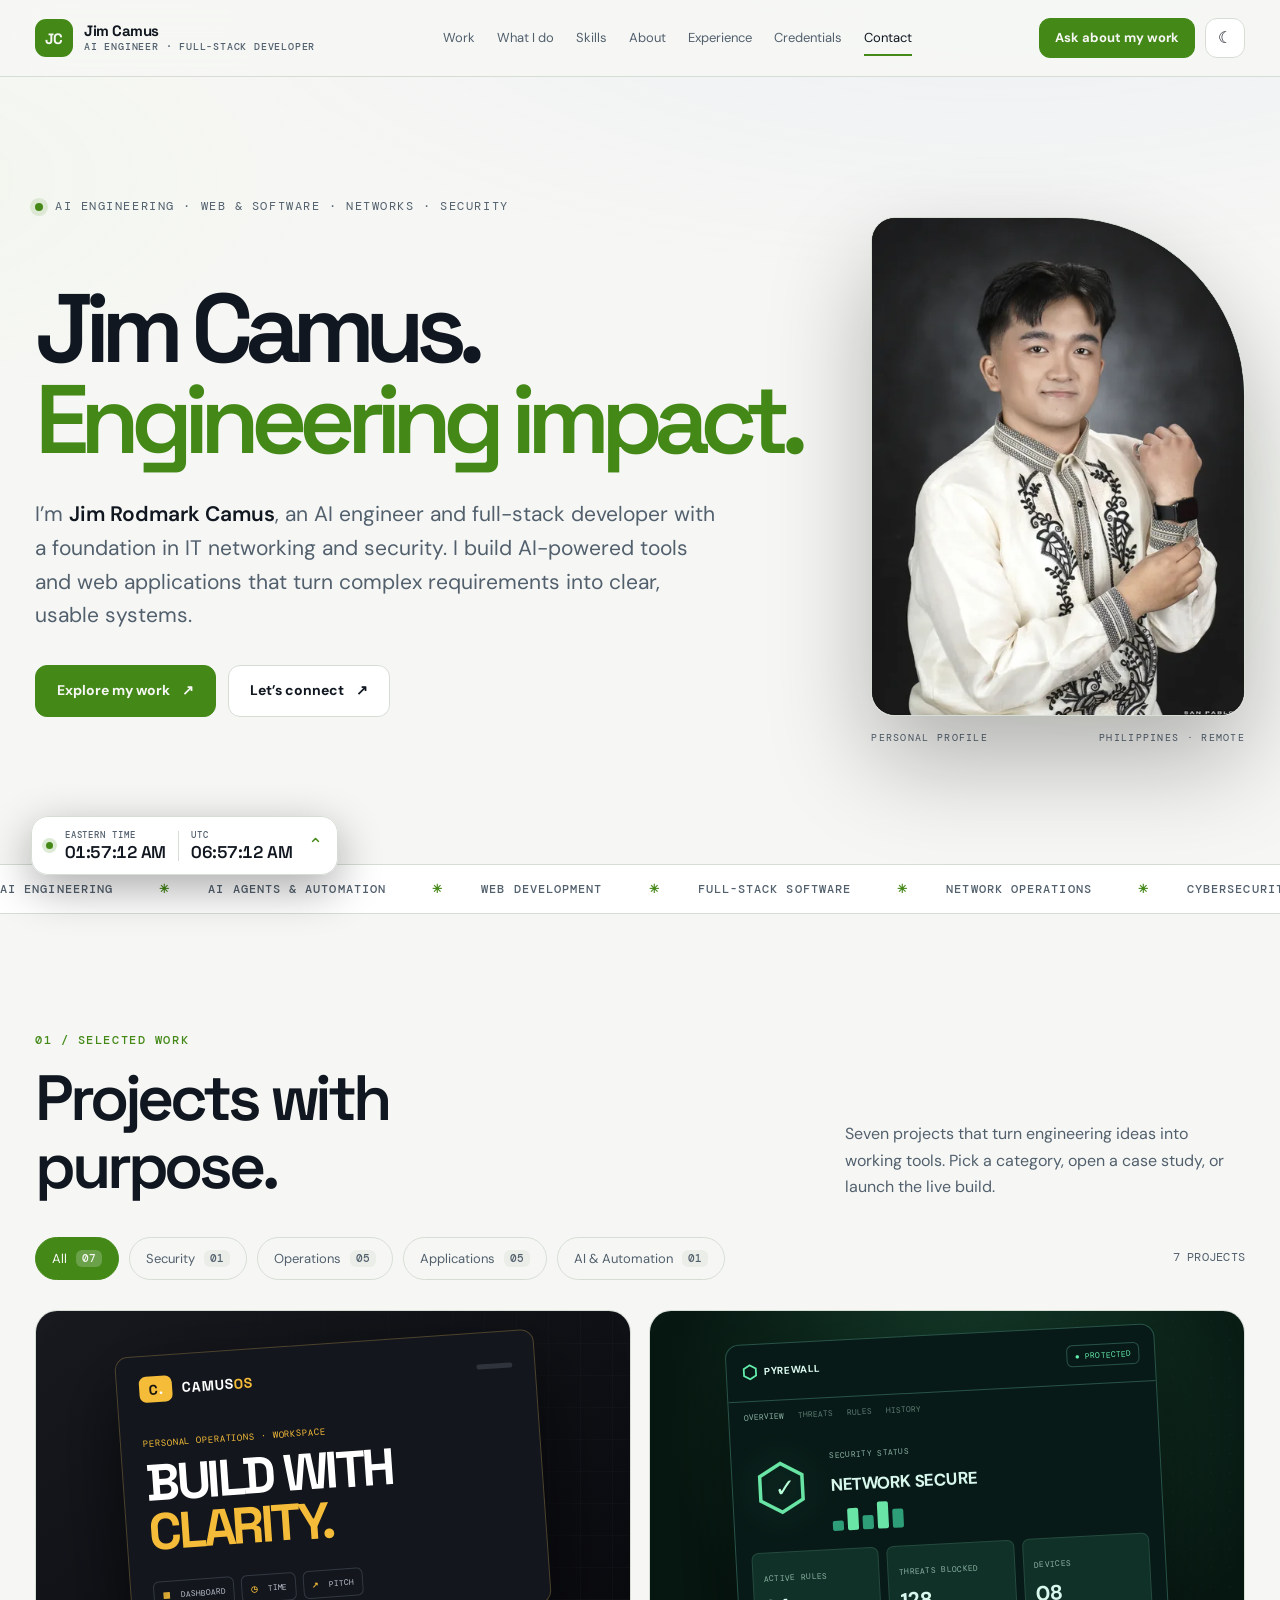
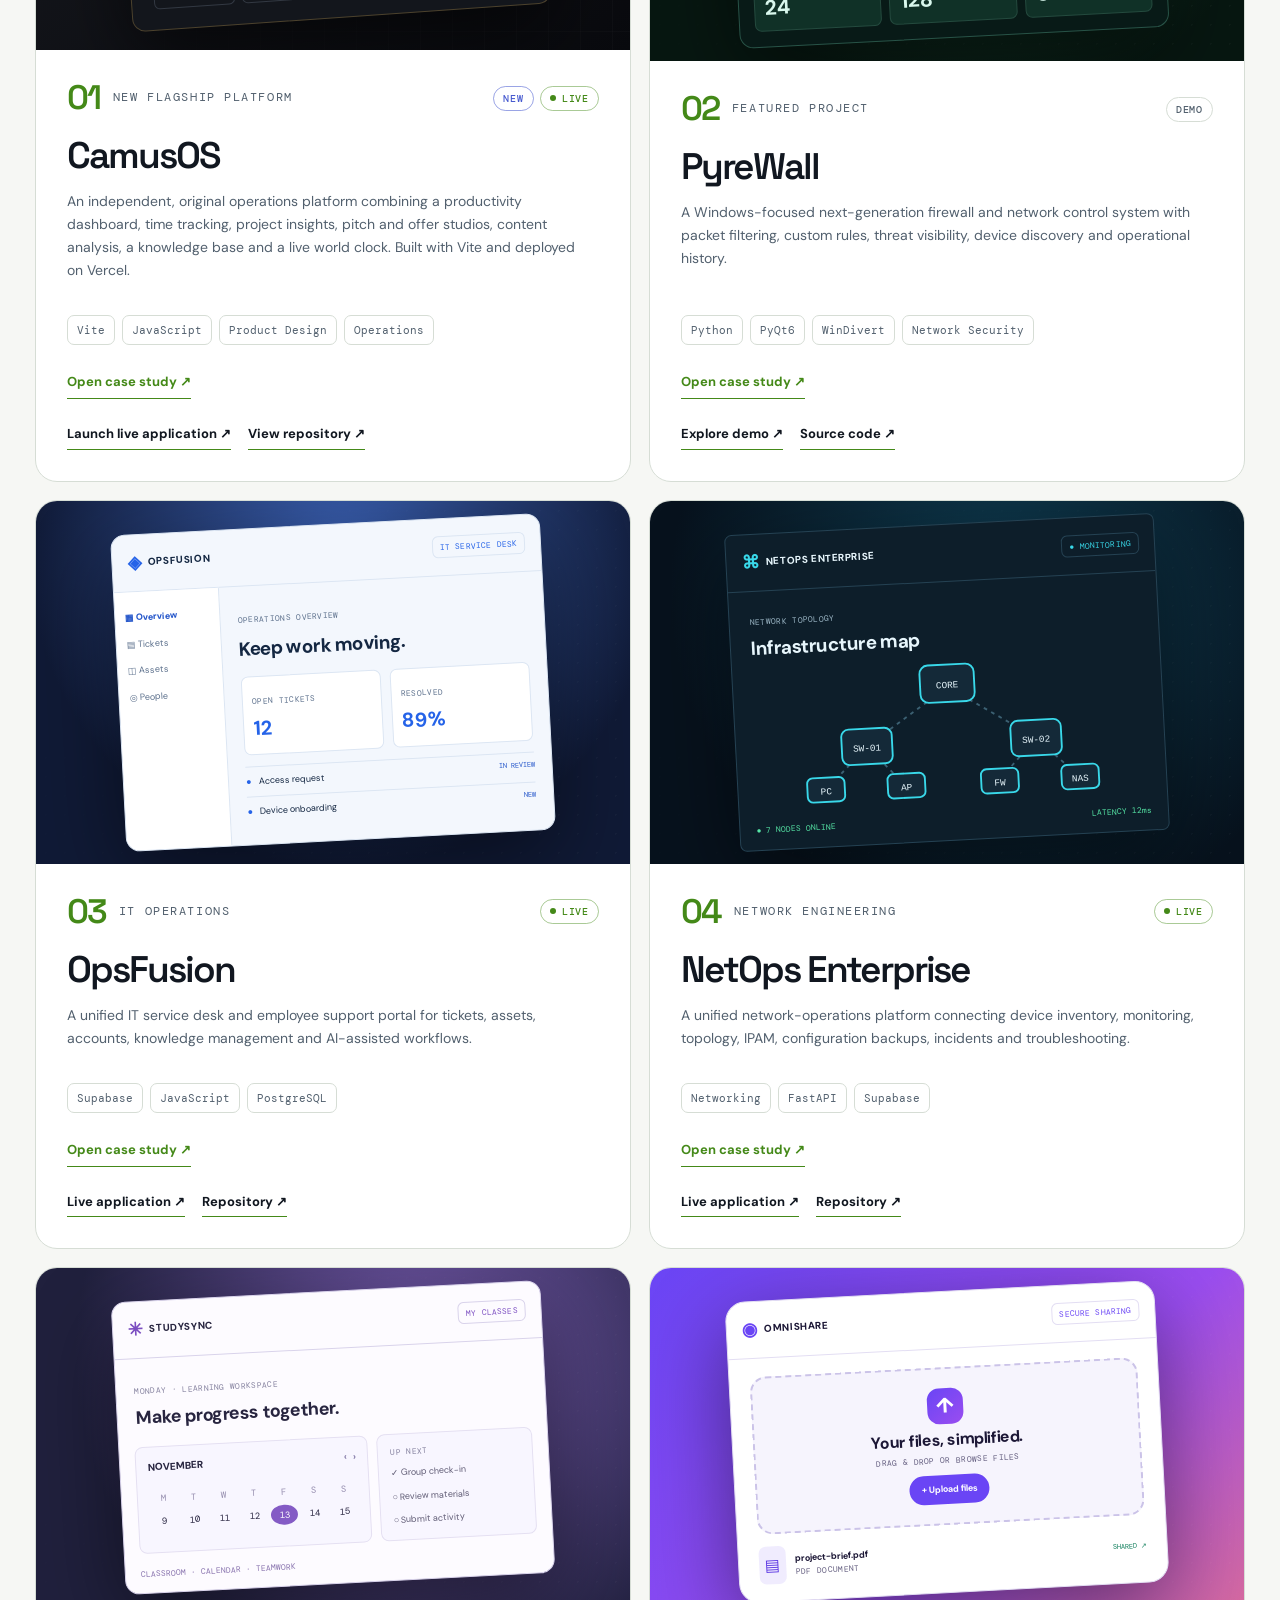
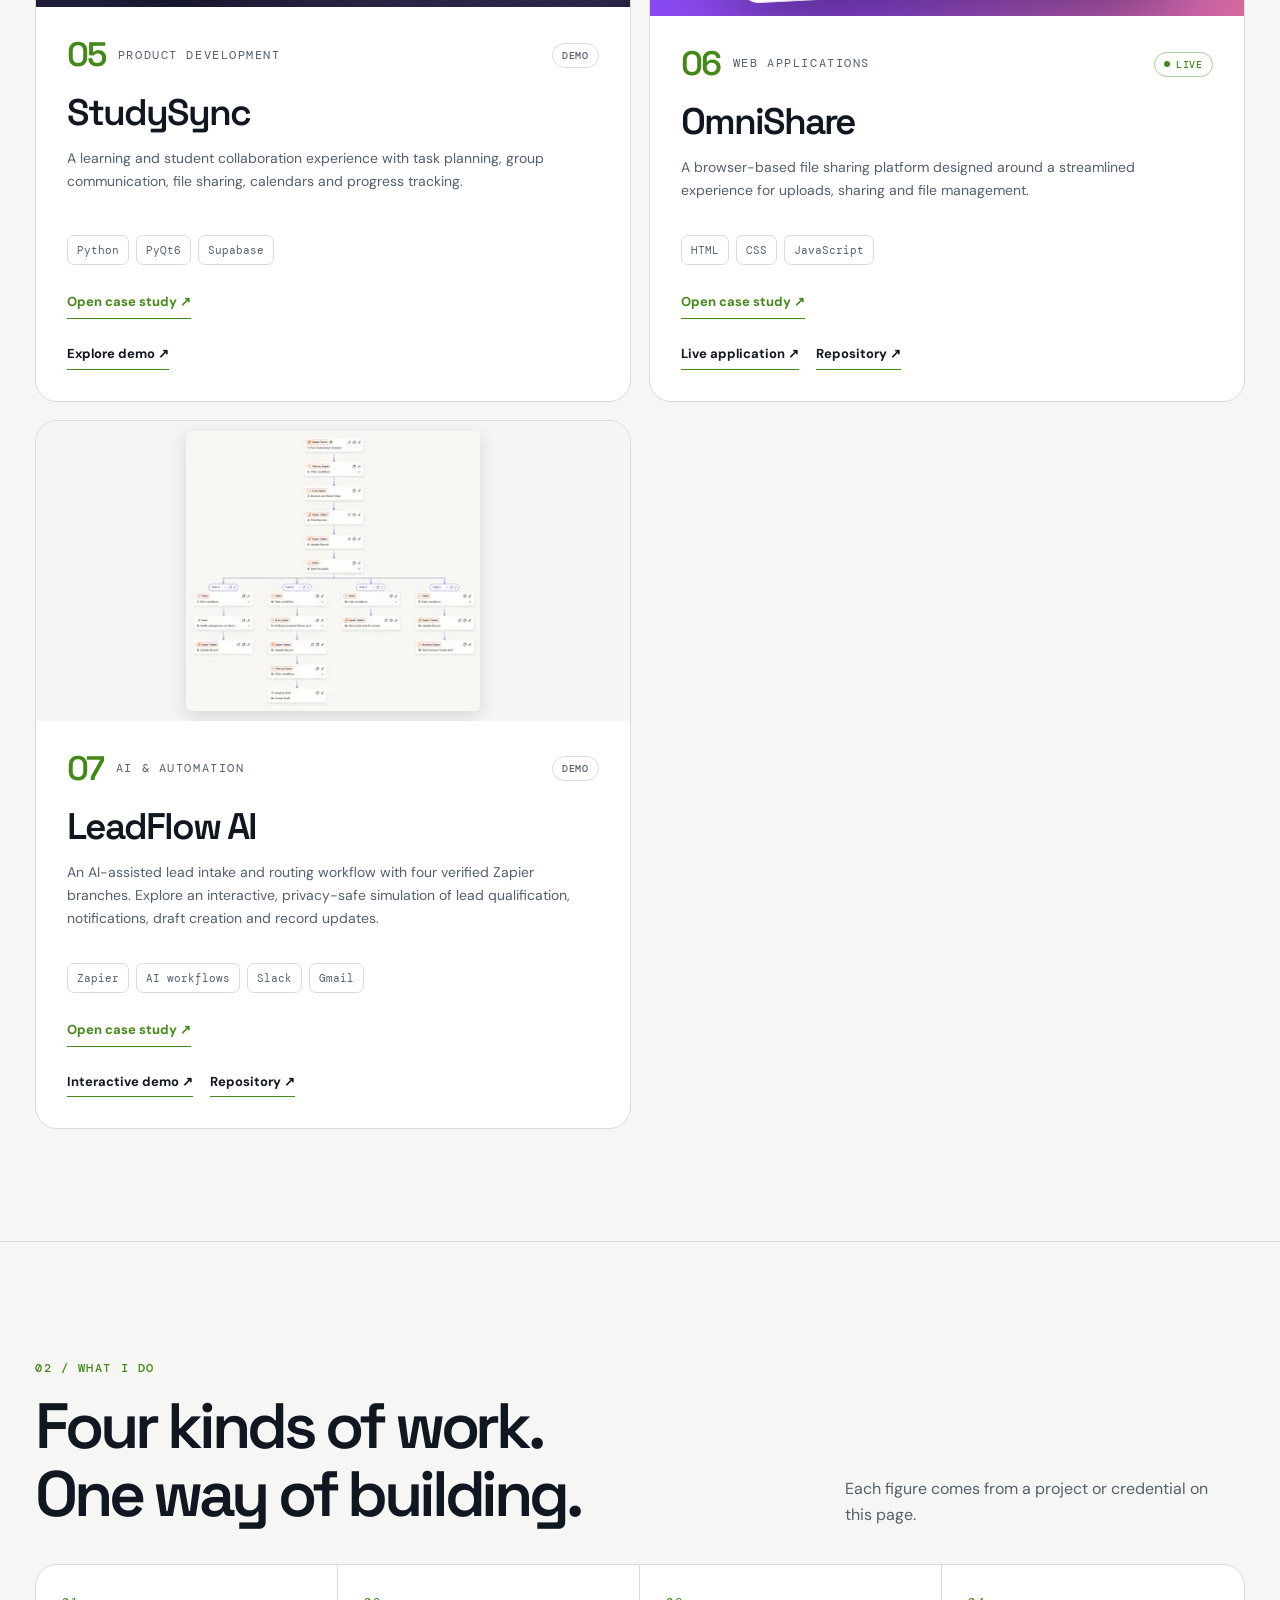
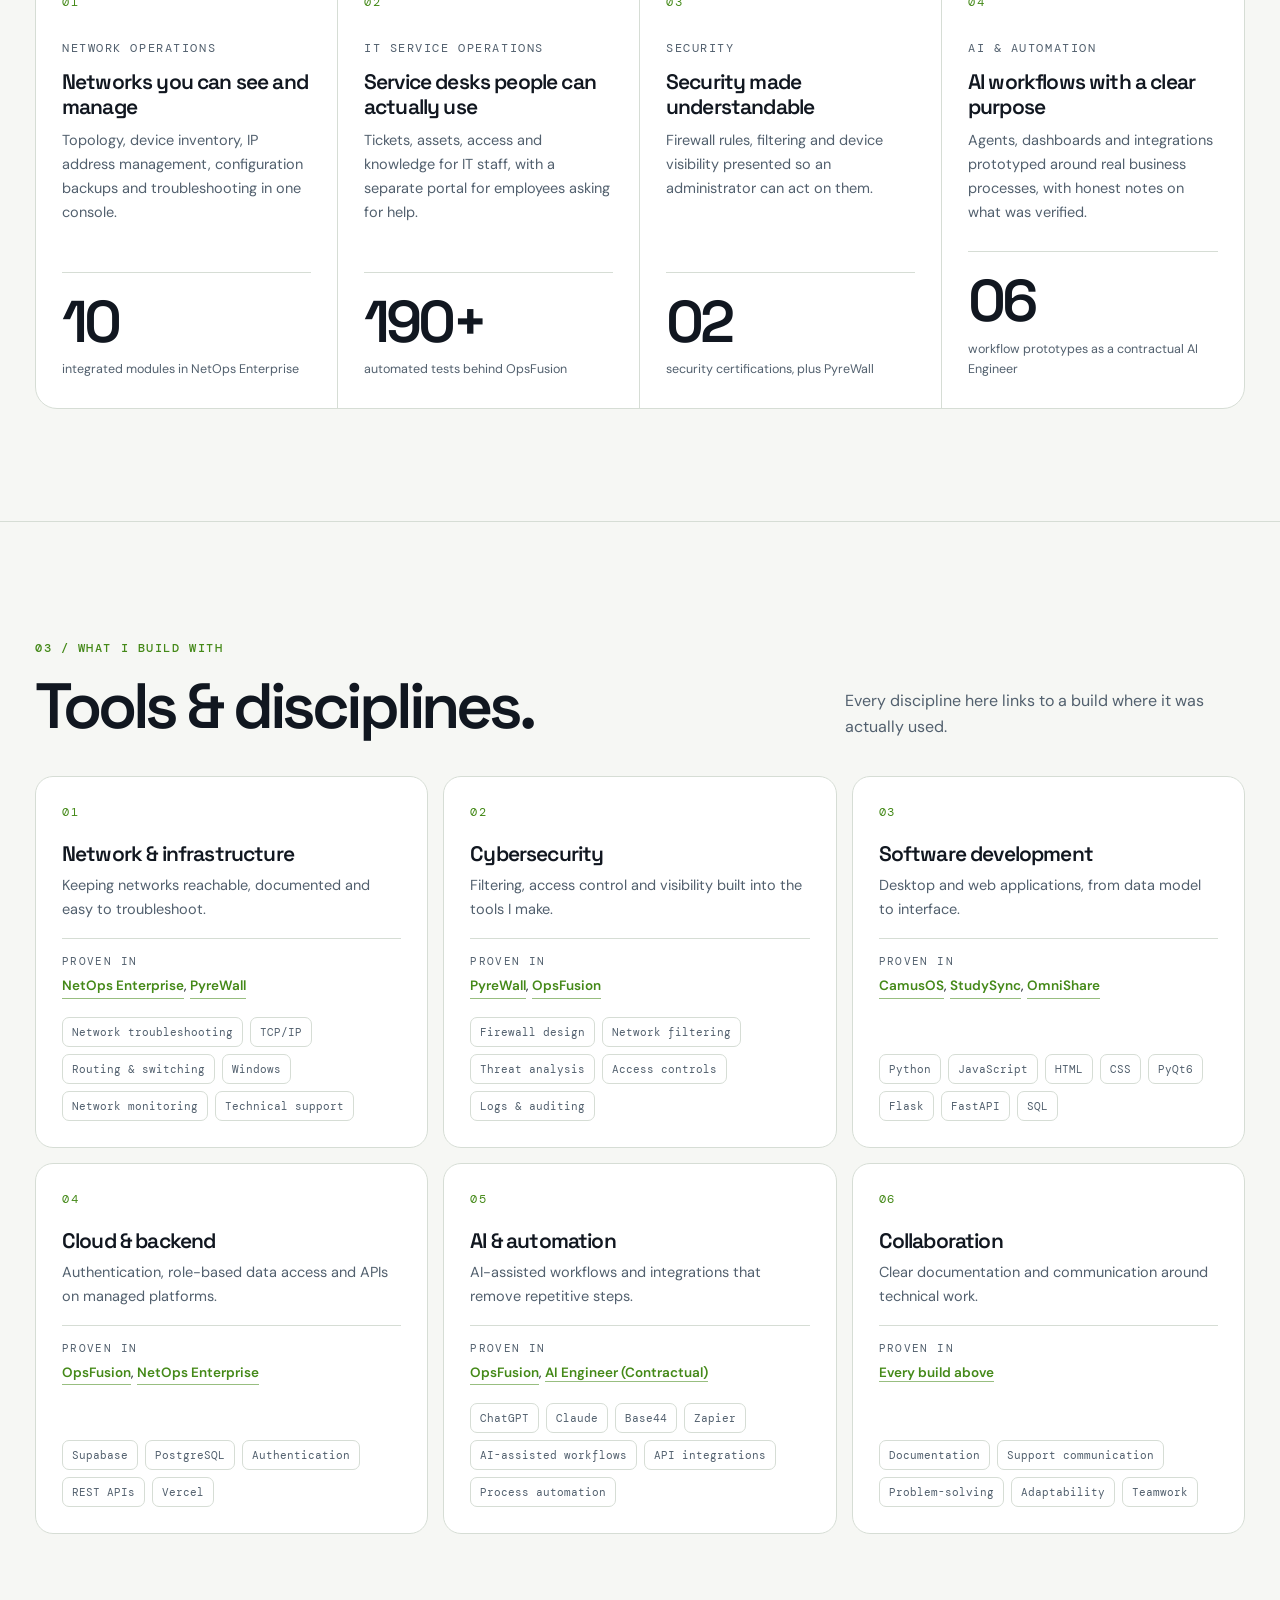
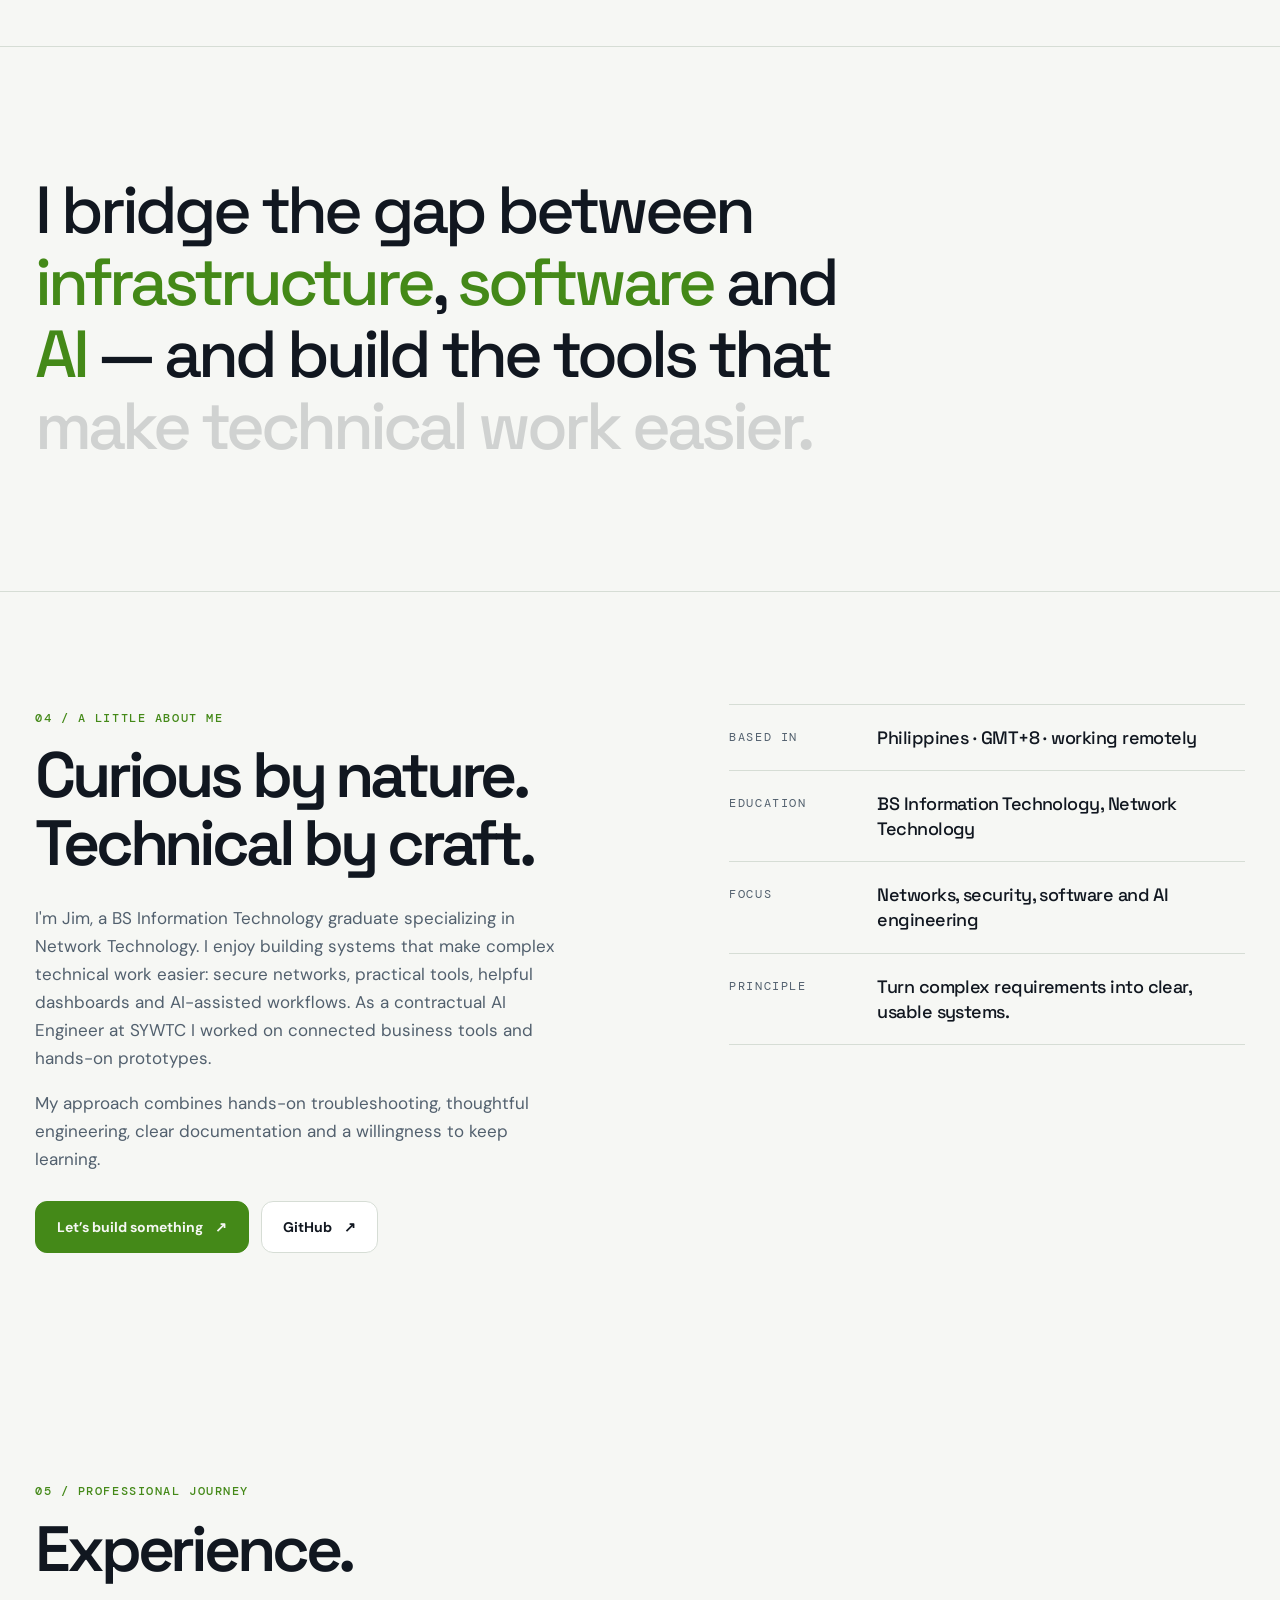
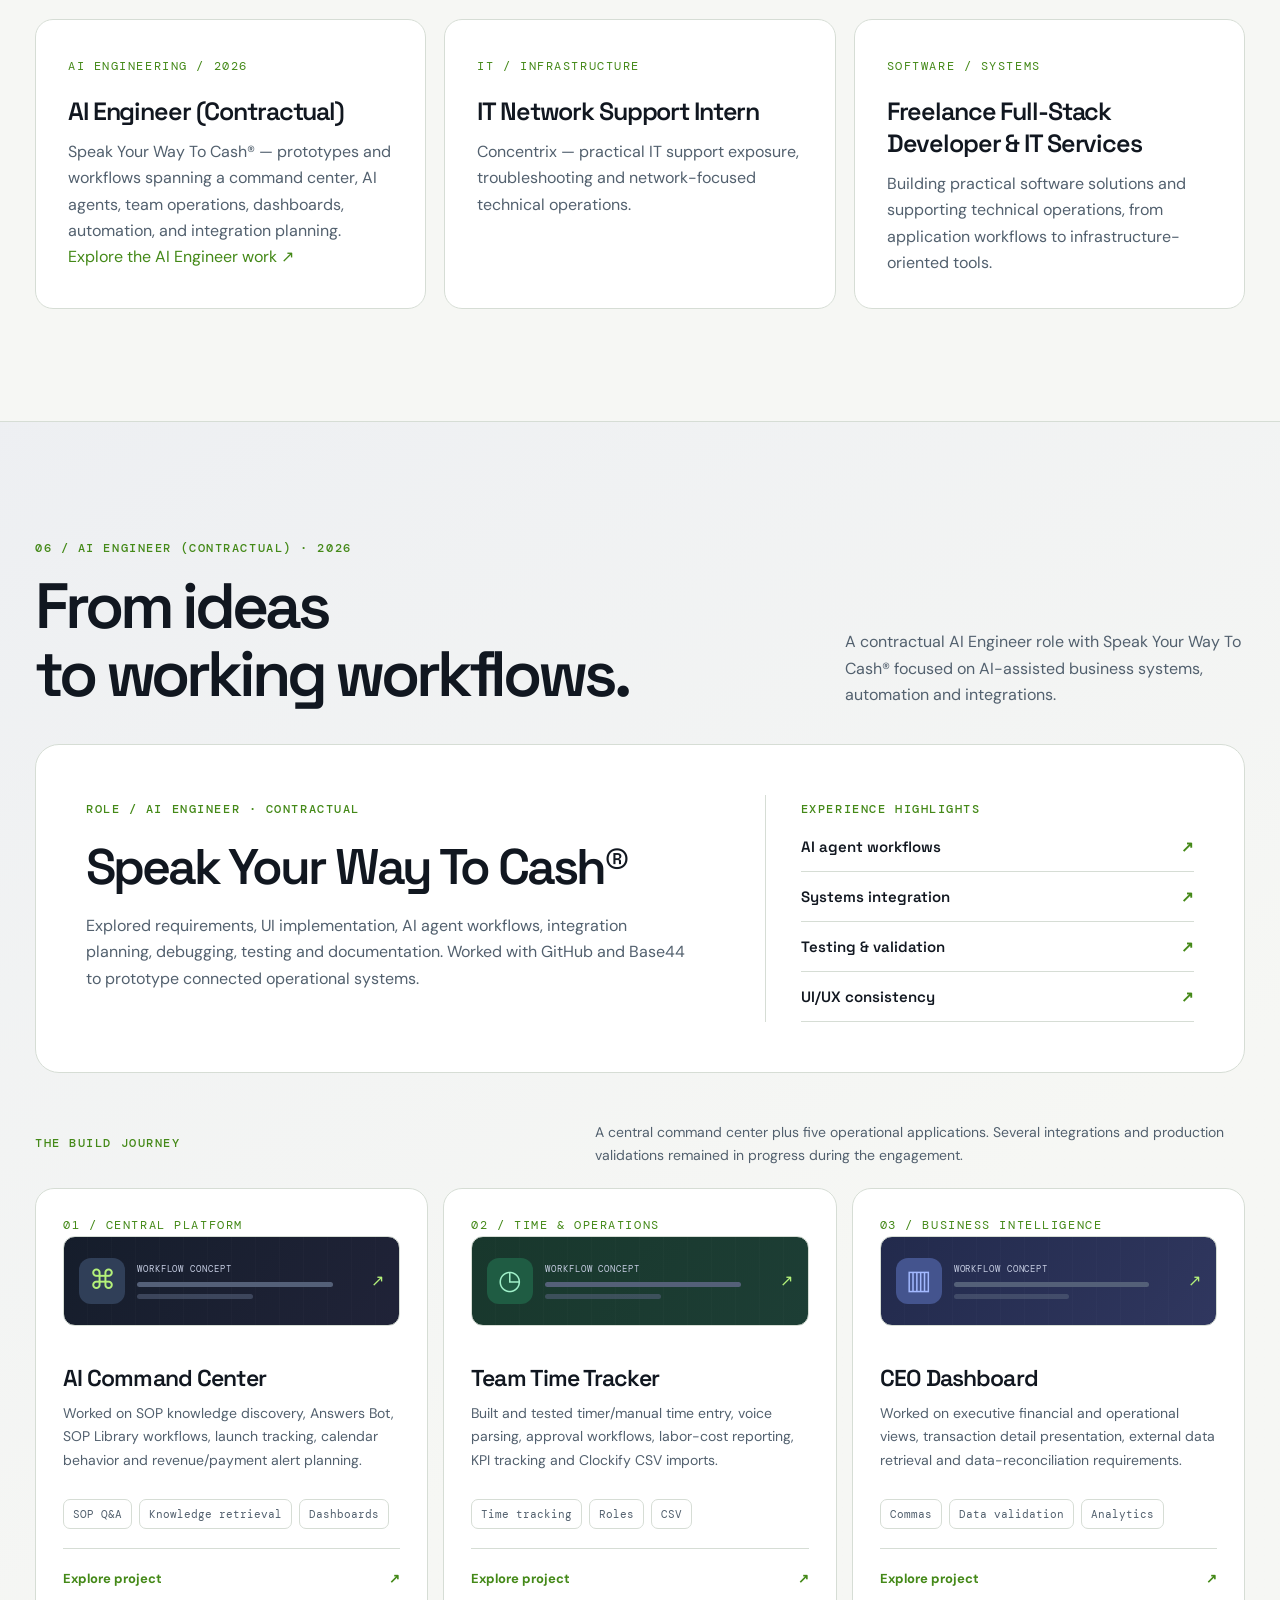
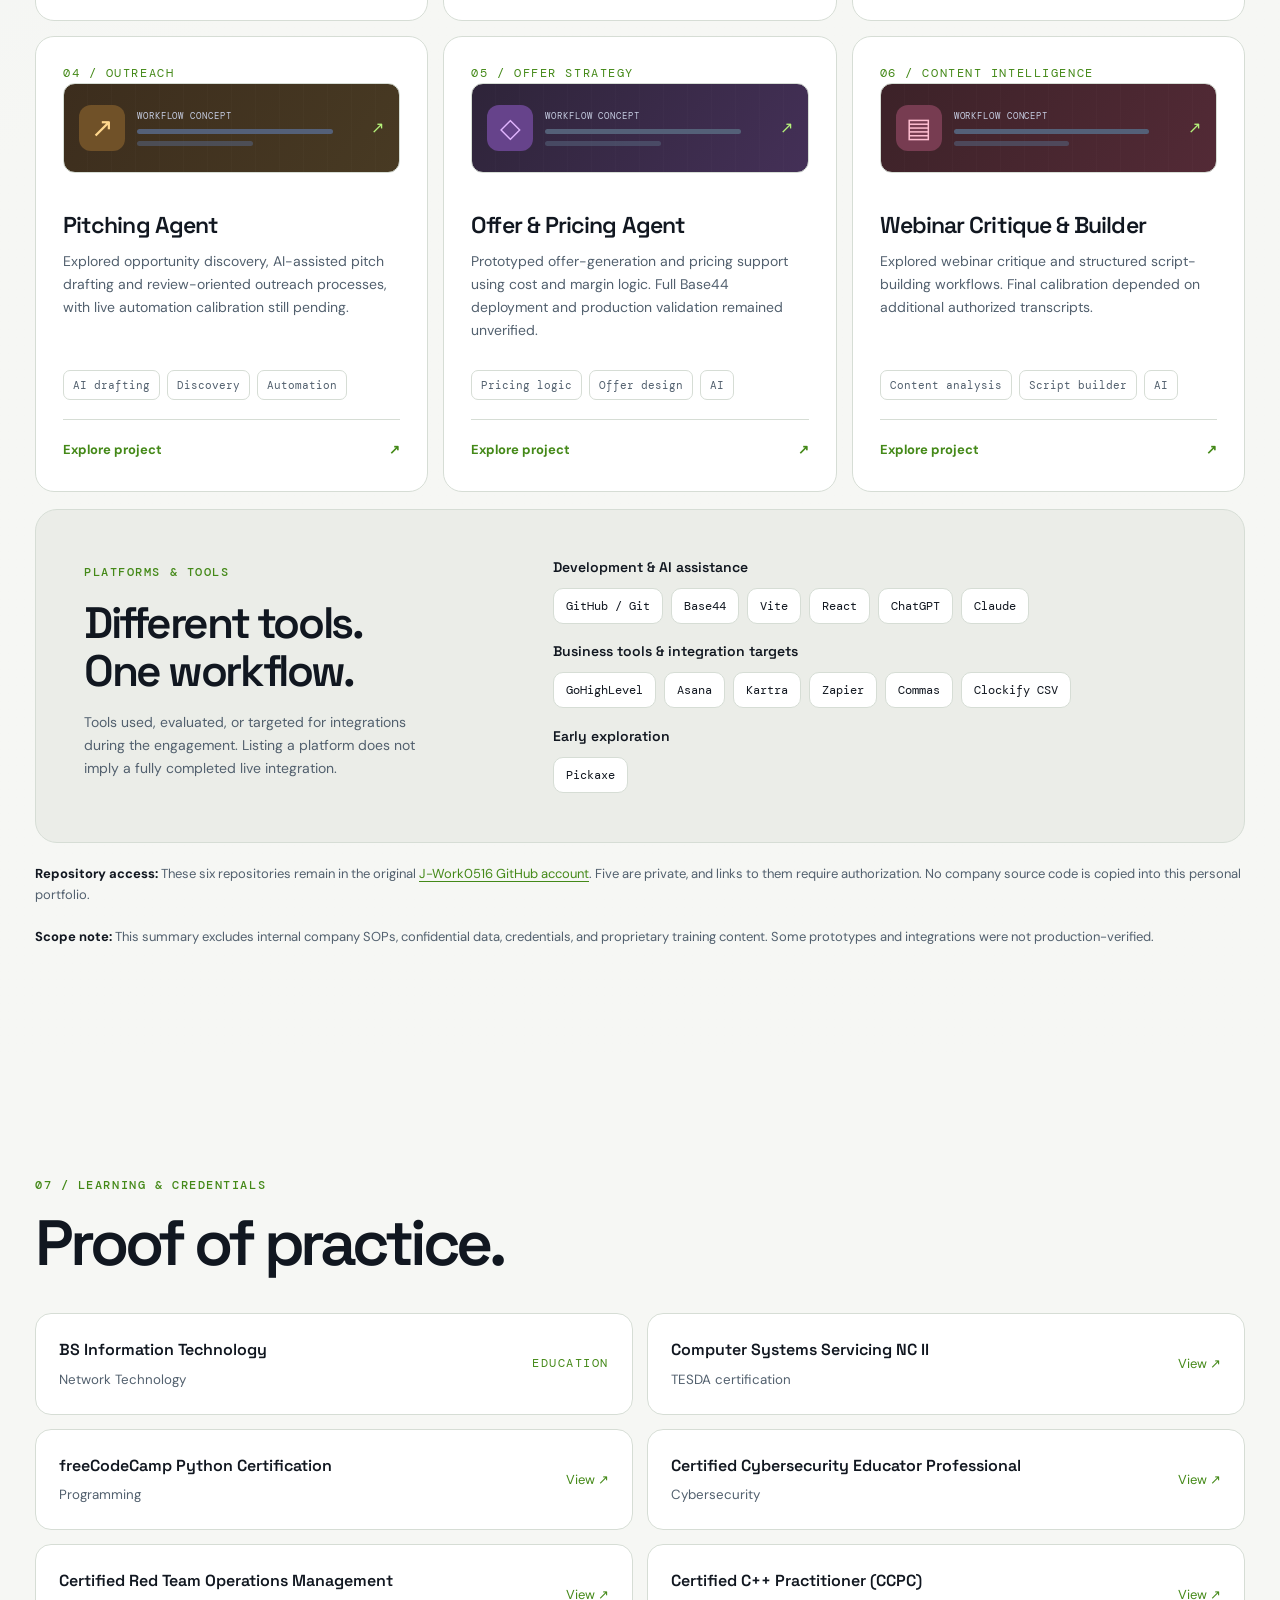
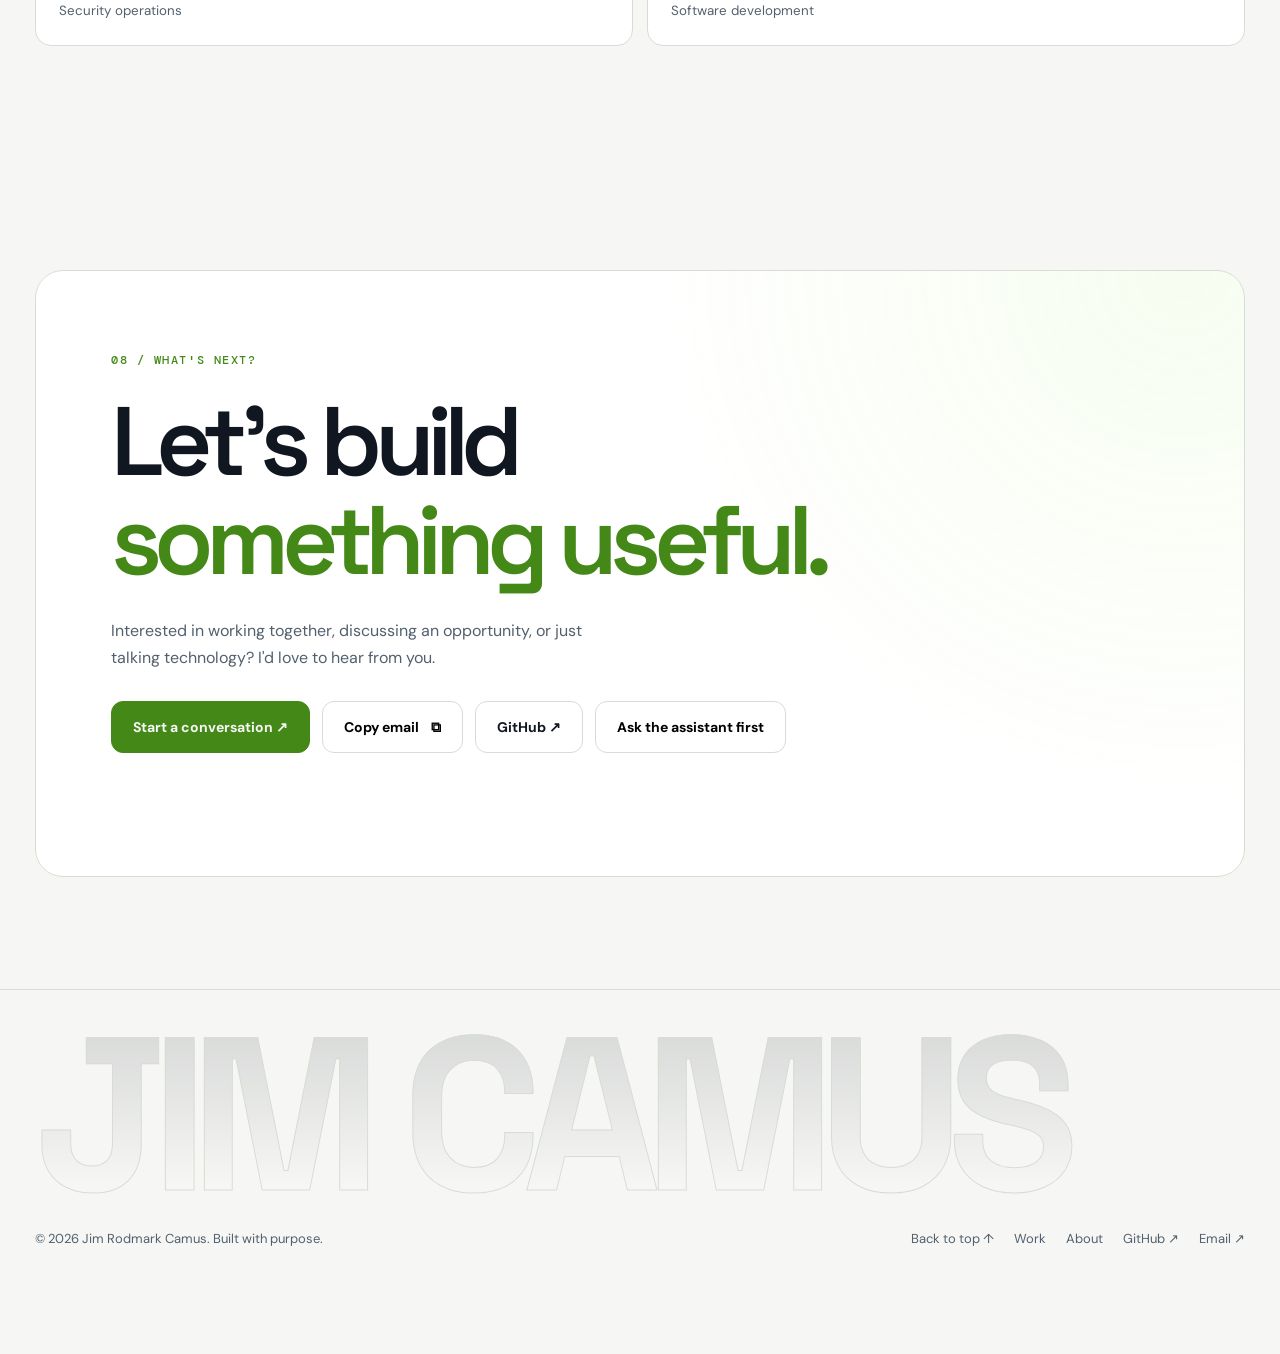
==== index.html @ 6946790e "" ====
<!doctype html>
<html lang="en" data-theme="dark">
<head>
<meta charset="utf-8">
<meta name="viewport" content="width=device-width,initial-scale=1">
<meta name="theme-color" content="#090b10">
<link rel="icon" type="image/svg+xml" href="/favicon.svg?v=2">
<meta name="description" content="Jim Rodmark Camus — IT, Network Operations, Cybersecurity and Software Engineering. Explore selected projects, skills, experience and credentials.">
<meta property="og:title" content="Jim Rodmark Camus — Engineer & Builder">
<meta property="og:description" content="Engineering practical systems across networks, security, automation and software.">
<meta property="og:type" content="website">
<link rel="canonical" href="https://jimcamus.vercel.app/">
<meta name="robots" content="index,follow,max-image-preview:large">
<meta property="og:url" content="https://jimcamus.vercel.app/">
<meta property="og:site_name" content="Jim Rodmark Camus | Portfolio">
<meta property="og:image" content="https://jimcamus.vercel.app/assets/profile/Ghost.png">
<meta name="twitter:card" content="summary_large_image">
<meta name="twitter:title" content="Jim Rodmark Camus — Software, Network & AI Engineering">
<meta name="twitter:description" content="Explore practical systems across IT operations, network security, software and AI workflows.">
<title>Jim Rodmark Camus — Software, Network & AI Engineering</title>
<script type="application/ld+json">{"@context":"https://schema.org","@type":"Person","name":"Jim Rodmark Camus","url":"https://jimcamus.vercel.app/","sameAs":["https://github.com/Sachibara"],"jobTitle":"IT & Software Engineering Professional","knowsAbout":["Network Operations","Cybersecurity","Python","Full-Stack Development","AI Workflow Automation"]}</script>
<link rel="preload" href="/assets/fonts/space-grotesk-latin-wght-normal.woff2" as="font" type="font/woff2" crossorigin>
<link rel="preload" href="/assets/fonts/dm-sans-latin-wght-normal.woff2" as="font" type="font/woff2" crossorigin>
<style>
/* Fonts are self-hosted (SIL Open Font License) so the page makes no third-party requests. */
@font-face{font-family:"Space Grotesk";font-style:normal;font-weight:300 700;font-display:swap;src:url("/assets/fonts/space-grotesk-latin-wght-normal.woff2") format("woff2")}
@font-face{font-family:"DM Sans";font-style:normal;font-weight:100 1000;font-display:swap;src:url("/assets/fonts/dm-sans-latin-wght-normal.woff2") format("woff2")}
@font-face{font-family:"DM Mono";font-style:normal;font-weight:400;font-display:swap;src:url("/assets/fonts/dm-mono-latin-400-normal.woff2") format("woff2")}
@font-face{font-family:"DM Mono";font-style:normal;font-weight:500;font-display:swap;src:url("/assets/fonts/dm-mono-latin-500-normal.woff2") format("woff2")}
:root{color-scheme:dark;--bg:#090b10;--panel:#11141b;--panel2:#181c25;--ink:#f4f5f8;--muted:#a3a9b5;--line:#292e38;--accent:#b4f17a;--accent2:#92a7ff;--radius:22px;--width:1210px}
html[data-theme=light]{color-scheme:light;--bg:#f6f7f4;--panel:#fff;--panel2:#ebede8;--ink:#111720;--muted:#52606e;--line:#d6ddd5;--accent:#448918;--accent2:#475acf}
*{box-sizing:border-box}html{scroll-behavior:smooth}body{margin:0;background:var(--bg);color:var(--ink);font:16px/1.65 "DM Sans",sans-serif;overflow-x:hidden}body::before{content:"";position:fixed;inset:0;pointer-events:none;background:radial-gradient(ellipse 65% 36% at 78% -5%,rgba(146,167,255,.09),transparent),radial-gradient(ellipse 35% 25% at -10% 20%,rgba(180,241,122,.045),transparent);z-index:-1}
a{color:inherit;text-decoration:none}button{font:inherit;cursor:pointer}img{max-width:100%;display:block}::selection{background:var(--accent);color:var(--bg)}:focus-visible{outline:2px solid var(--accent);outline-offset:4px}
.wrap{width:min(calc(100% - 48px),var(--width));margin:auto}.mono{font-family:"DM Mono",monospace;font-size:12px;letter-spacing:.13em;text-transform:uppercase}.muted{color:var(--muted)}.accent{color:var(--accent)}.line{border-top:1px solid var(--line)}.skip{position:absolute;top:-100px;left:12px;padding:12px;background:var(--accent);color:var(--bg);z-index:100}.skip:focus{top:12px}
header{position:sticky;top:0;z-index:50;backdrop-filter:blur(22px);background:color-mix(in srgb,var(--bg) 88%,transparent);border-bottom:1px solid var(--line)}.nav{height:76px;display:flex;align-items:center;justify-content:space-between;gap:20px}.wordmark{font:700 20px "Space Grotesk",sans-serif;letter-spacing:-.06em}.wordmark span{color:var(--accent)}.nav-links{display:flex;gap:26px;align-items:center}.nav-links a{font-size:13px;color:var(--muted);transition:color .2s}.nav-links a:hover{color:var(--ink)}.nav-end{display:flex;gap:10px;align-items:center}.icon-btn{width:40px;height:40px;border:1px solid var(--line);border-radius:12px;color:var(--ink);background:var(--panel)}.menu-btn{display:none}.mobile-nav{display:none}
.hero{padding:120px 0 118px;position:relative}.hero-top{display:flex;align-items:center;gap:12px}.live-dot{width:8px;height:8px;border-radius:50%;background:var(--accent);box-shadow:0 0 0 5px color-mix(in srgb,var(--accent) 13%,transparent)}.hero h1{font:600 clamp(64px,10.3vw,152px)/.94 "Space Grotesk",sans-serif;letter-spacing:-.093em;max-width:1150px;margin:38px 0 33px}.hero h1 em{font-style:normal;color:var(--accent)}.hero-bottom{display:flex;justify-content:space-between;gap:40px;align-items:end}.hero-copy{max-width:620px;color:var(--muted);font-size:clamp(17px,2vw,21px);line-height:1.6}.hero-copy strong{color:var(--ink);font-weight:600}.hero-actions{display:flex;gap:12px;flex-wrap:wrap;margin-top:32px}.btn{display:inline-flex;align-items:center;justify-content:center;gap:12px;min-height:52px;padding:0 21px;border:1px solid var(--line);border-radius:12px;font-weight:700;font-size:14px;transition:transform .2s,background .2s,border-color .2s}.btn:hover{transform:translateY(-3px)}.btn.primary{background:var(--accent);color:var(--bg);border-color:var(--accent)}.btn.secondary{background:var(--panel)}.hero-aside{min-width:178px;text-align:right}.scroll-icon{font:400 64px/1 "Space Grotesk";color:var(--accent);display:block}.hero-aside .mono{display:block;margin-top:12px;color:var(--muted)}
.ticker{border-block:1px solid var(--line);overflow:hidden;padding:16px 0;background:var(--panel)}/* Two identical groups; each is wider than the widest screen, and moving the track by exactly
   one group (50%) lands on an identical frame, so the loop never jumps or shows an empty end. */
.ticker-track{display:flex;width:max-content;animation:marquee 157s linear infinite;will-change:transform}
.ticker-group{display:flex;flex:none;gap:38px;padding-right:38px}.ticker-item{color:var(--muted);font:500 12px "DM Mono";letter-spacing:.09em;white-space:nowrap}.ticker-item b{color:var(--accent);padding-left:38px}@keyframes marquee{to{transform:translateX(-50%)}}
.section{padding:112px 0}.section-head{display:flex;justify-content:space-between;align-items:end;gap:25px;margin-bottom:36px}.section-title{font:600 clamp(38px,5vw,68px)/1.06 "Space Grotesk";letter-spacing:-.065em;margin:12px 0 0}.section-desc{max-width:400px;color:var(--muted);margin:0}.kicker{color:var(--accent);font-weight:500}
.filters{display:flex;flex-wrap:wrap;gap:10px;margin:25px 0 30px}.filter{background:transparent;color:var(--muted);border:1px solid var(--line);border-radius:999px;padding:10px 16px;font-size:13px}.filter[aria-pressed=true],.filter:hover{background:var(--accent);border-color:var(--accent);color:var(--bg)}
.projects{display:grid;grid-template-columns:repeat(12,1fr);gap:18px}.project{grid-column:span 6;min-height:470px;border:1px solid var(--line);border-radius:var(--radius);background:var(--panel);overflow:hidden;display:flex;flex-direction:column;transition:border-color .25s,transform .25s}.project:hover{border-color:color-mix(in srgb,var(--accent) 55%,var(--line));transform:translateY(-5px)}.project.featured{grid-column:span 12;display:grid;grid-template-columns:1.1fr 1fr;min-height:460px}.visual{min-height:225px;padding:32px;display:grid;place-items:center;position:relative;overflow:hidden;background:radial-gradient(circle at 65% 30%,rgba(146,167,255,.16),transparent 50%),linear-gradient(135deg,#151a25,#0b0e14)}.featured .visual{min-height:460px;order:2}.visual::before{content:"";position:absolute;inset:0;opacity:.16;background-image:linear-gradient(#fff2 1px,transparent 1px),linear-gradient(90deg,#fff2 1px,transparent 1px);background-size:32px 32px;mask-image:linear-gradient(90deg,transparent,#000)}.mock{position:relative;width:min(88%,410px);border:1px solid #41485a;box-shadow:0 30px 80px #0009;border-radius:12px;transform:rotate(-5deg);background:#131a27;color:#d5dfed;overflow:hidden;transition:transform .4s}.project:hover .mock{transform:rotate(-2deg) translateY(-6px)}.mock-top{height:29px;background:#1e2735;border-bottom:1px solid #303c4e;display:flex;gap:5px;align-items:center;padding:0 12px}.mock-top i{width:6px;height:6px;border-radius:50%;background:#718099}.mock-body{padding:19px}.mock-title{font:600 16px "Space Grotesk";letter-spacing:-.04em}.mock-bars{display:flex;gap:8px;margin:18px 0}.mock-bars i{display:block;flex:1;height:40px;border-radius:5px;background:linear-gradient(125deg,#283c47,#273947)}.mock-bars i:nth-child(2){background:linear-gradient(125deg,#3a3750,#222e50)}.mock-bars i:nth-child(3){background:linear-gradient(125deg,#304f40,#264038)}.mock-rows{display:grid;gap:8px}.mock-rows span{height:9px;border-radius:3px;background:#283346}.mock-rows span:nth-child(2){width:87%}.mock-rows span:nth-child(3){width:64%}.mock-code{font:11px/1.8 "DM Mono";color:#aee6c4}.project-content{padding:31px;display:flex;flex-direction:column;flex:1}.project-index{display:flex;justify-content:space-between;color:var(--muted);margin-bottom:25px}.project h3{font:600 clamp(26px,3vw,37px)/1.13 "Space Grotesk";letter-spacing:-.055em;margin:0 0 13px}.project p{color:var(--muted);font-size:14px;margin:0 0 18px;max-width:520px}.tags{display:flex;gap:7px;flex-wrap:wrap;margin-top:auto;padding-top:15px}.tag{font:11px "DM Mono";border:1px solid var(--line);padding:7px 9px;border-radius:7px;color:var(--muted)}.project-links{display:flex;gap:17px;margin-top:24px}.project-links a{font-weight:700;font-size:13px;border-bottom:1px solid var(--accent);padding-bottom:4px}.project[hidden]{display:none}
.about-grid{display:grid;grid-template-columns:1.1fr .9fr;gap:55px;align-items:start}.statement{font:500 clamp(28px,3.8vw,48px)/1.23 "Space Grotesk";letter-spacing:-.055em;margin:0}.about-copy{color:var(--muted);font-size:17px;max-width:530px}.stat-grid{display:grid;grid-template-columns:1fr 1fr;gap:13px;margin-top:25px}.stat{padding:24px;border:1px solid var(--line);border-radius:16px;background:var(--panel)}.stat strong{display:block;font:600 27px "Space Grotesk";letter-spacing:-.05em}.stat span{font-size:13px;color:var(--muted)}
.experience{display:grid;grid-template-columns:repeat(3,1fr);gap:18px}.exp-card{border:1px solid var(--line);background:var(--panel);border-radius:18px;padding:32px}.exp-card .mono{color:var(--accent)}.exp-card h3{font:600 25px "Space Grotesk";letter-spacing:-.045em;margin:16px 0 12px}.exp-card p{color:var(--muted);margin:0}
.skill-grid{display:grid;grid-template-columns:repeat(3,1fr);gap:15px}.skill{background:var(--panel);border:1px solid var(--line);border-radius:18px;padding:28px}.skill h3{font:600 20px "Space Grotesk";margin:0 0 16px}.skill p{color:var(--muted);font-size:14px;margin:0}
.credential-list{display:grid;grid-template-columns:repeat(2,1fr);gap:14px}.credential{border:1px solid var(--line);background:var(--panel);border-radius:16px;padding:23px;display:flex;justify-content:space-between;align-items:center;gap:18px}.credential strong{font:600 16px "Space Grotesk"}.credential small{display:block;color:var(--muted);margin-top:5px}.credential a{flex-shrink:0;color:var(--accent);font-size:13px}
.contact{border:1px solid var(--line);background:radial-gradient(circle at 95% 0%,rgba(180,241,122,.11),transparent 42%),var(--panel);border-radius:28px;padding:clamp(35px,6vw,75px)}.contact h2{font:600 clamp(40px,7.6vw,102px)/1.02 "Space Grotesk";letter-spacing:-.08em;max-width:820px;margin:20px 0 28px}.contact p{color:var(--muted);max-width:480px}.contact-actions{display:flex;gap:12px;flex-wrap:wrap;margin-top:30px}
footer{padding:35px 0 55px}.footer{display:flex;justify-content:space-between;flex-wrap:wrap;gap:18px;color:var(--muted);font-size:13px}.footer a:hover{color:var(--accent)}
.reveal{opacity:1;transform:none;transition:opacity .65s ease,transform .65s ease}html.js-motion .reveal{opacity:0;transform:translateY(24px)}.reveal.visible{opacity:1;transform:none}
@media(max-width:850px){.nav-links{display:none}.menu-btn{display:block}.mobile-nav.open{display:flex;flex-direction:column;gap:12px;padding:0 24px 24px}.mobile-nav a{padding:8px 0;color:var(--muted)}.hero{padding:83px 0}.hero h1{font-size:clamp(58px,12vw,95px)}.project.featured{display:flex}.featured .visual{order:0;min-height:280px}.projects .project{grid-column:span 12}.about-grid,.experience{grid-template-columns:1fr}.skill-grid{grid-template-columns:repeat(2,1fr)}.section{padding:82px 0}}
@media(max-width:600px){.wrap{width:min(calc(100% - 32px),var(--width))}.hero h1{font-size:clamp(53px,13vw,80px)}.hero-bottom{display:block}.hero-aside{display:none}.section-head{display:block}.section-desc{margin-top:20px}.skill-grid,.credential-list{grid-template-columns:1fr}.contact{padding:30px}.project-content{padding:24px}.footer{display:block}.footer a{display:inline-block;margin:12px 14px 0 0}}
@media(prefers-reduced-motion:reduce){html{scroll-behavior:auto}*,*:before,*:after{animation-duration:.01ms!important;transition-duration:.01ms!important}.reveal{opacity:1;transform:none}}

.hero-layout{display:grid;grid-template-columns:minmax(0,1.55fr) minmax(250px,.75fr);gap:clamp(30px,5vw,78px);align-items:center}.hero-intro{min-width:0}.hero-layout h1{font-size:clamp(54px,7.6vw,116px);margin-top:36px}.hero-layout .hero-bottom{display:block}.hero-layout .hero-aside{display:none}.hero-portrait{position:relative;align-self:center}.portrait-frame{height:clamp(310px,39vw,530px);overflow:hidden;border:1px solid var(--line);border-radius:190px 190px 24px 24px;background:radial-gradient(circle at 50% 30%,#2b3441,#15191f 65%);position:relative;box-shadow:0 45px 100px rgba(0,0,0,.28)}.portrait-frame img{width:100%;height:100%;object-fit:cover;object-position:center top;position:relative;z-index:2}.portrait-fallback{position:absolute;inset:0;display:grid;place-items:center;color:var(--accent);font:700 90px "Space Grotesk";letter-spacing:-.09em}.portrait-caption{display:flex;justify-content:space-between;gap:10px;margin-top:14px;color:var(--muted);font-size:10px}
.sywtc-section{background:linear-gradient(150deg,color-mix(in srgb,var(--accent2) 5%,var(--bg)),var(--bg) 45%)}.sywtc-lead{display:grid;grid-template-columns:1.2fr .8fr;gap:35px;border:1px solid var(--line);border-radius:24px;background:var(--panel);padding:clamp(26px,4vw,50px)}.sywtc-lead h3{font:600 clamp(29px,4vw,50px)/1.1 "Space Grotesk";letter-spacing:-.06em;margin:18px 0}.sywtc-lead p{color:var(--muted);margin:0;max-width:610px}.sywtc-focus{border-left:1px solid var(--line);padding-left:35px}.focus-row{padding:15px 0;border-bottom:1px solid var(--line);display:flex;justify-content:space-between;font:600 15px "Space Grotesk"}.focus-row span{color:var(--accent)}.sywtc-subhead{display:flex;align-items:center;justify-content:space-between;gap:20px;margin:48px 0 21px}.sywtc-subhead p{max-width:650px;font-size:14px;margin:0}.trial-grid{display:grid;grid-template-columns:repeat(3,1fr);gap:15px}.trial-card{padding:27px;border:1px solid var(--line);border-radius:19px;background:var(--panel);display:flex;flex-direction:column;min-height:292px;transition:transform .2s,border-color .2s}.trial-card:hover{transform:translateY(-3px);border-color:var(--accent)}.trial-number{color:var(--accent)}.trial-card h3{font:600 23px/1.16 "Space Grotesk";letter-spacing:-.04em;margin:19px 0 11px}.trial-card p{color:var(--muted);font-size:14px;margin:0 0 12px}.trial-card .tags{margin-top:auto}.tool-panel{display:grid;grid-template-columns:.8fr 1.2fr;gap:40px;margin-top:17px;background:var(--panel2);border:1px solid var(--line);border-radius:22px;padding:clamp(28px,4vw,48px)}.tool-panel h3{font:600 clamp(28px,3.5vw,44px)/1.1 "Space Grotesk";letter-spacing:-.055em;margin:15px 0}.tool-panel p{color:var(--muted);font-size:14px;max-width:340px}.tool-collections{display:grid;gap:18px}.tool-collections h4{font:600 14px "Space Grotesk";margin:0 0 12px}.tool-tags{display:flex;gap:8px;flex-wrap:wrap}.tool-tags span{border:1px solid var(--line);background:var(--panel);border-radius:10px;padding:9px 12px;font:12px "DM Mono";color:var(--ink)}.trial-note{font-size:13px;color:var(--muted);margin:20px 0 0}.trial-note strong{color:var(--ink)}
@media(max-width:980px){.trial-grid{grid-template-columns:repeat(2,1fr)}.hero-layout{grid-template-columns:1.3fr .7fr}.hero-layout h1{font-size:clamp(48px,7vw,78px)}}@media(max-width:700px){.hero-layout{grid-template-columns:1fr}.hero-portrait{max-width:390px;width:100%;margin:0 auto}.hero-layout h1{font-size:clamp(53px,12vw,78px)}.sywtc-lead,.tool-panel{grid-template-columns:1fr}.sywtc-focus{border-left:0;border-top:1px solid var(--line);padding-left:0;padding-top:22px}.sywtc-subhead{display:block}.sywtc-subhead p{margin-top:12px}.trial-grid{grid-template-columns:1fr}.trial-card{min-height:auto}}

/* Motion system: progressive enhancement, with accessible fallback */
.scroll-progress{position:fixed;left:0;right:0;top:0;height:3px;z-index:100;pointer-events:none}.scroll-progress span{display:block;height:100%;width:100%;transform:scaleX(0);transform-origin:left;background:linear-gradient(90deg,var(--accent),var(--accent2));will-change:transform}
.cursor-glow{position:fixed;inset:0 auto auto 0;width:440px;height:440px;border-radius:50%;z-index:0;pointer-events:none;background:radial-gradient(circle,rgba(180,241,122,.065) 0%,rgba(146,167,255,.025) 38%,transparent 70%);opacity:0;transform:translate3d(-50%,-50%,0);transition:opacity .35s;will-change:transform}
body>header,body>main,body>footer{position:relative}body>header{position:sticky}body>main,body>footer{z-index:1}
.hero-headline .headline-line{display:block;overflow:hidden;padding:0 .04em .09em 0;margin-bottom:-.09em}.hero-headline .headline-line>span{display:block;animation:headline-up 1s cubic-bezier(.2,.8,.2,1) both}.hero-headline .headline-line:nth-child(2)>span{animation-delay:.18s}
.hero-enter{animation:rise-in .9s cubic-bezier(.2,.8,.2,1) both}.hero-enter-1{animation-delay:.08s}.hero-enter-2{animation-delay:.28s}.hero-enter-3{animation-delay:.38s}.hero-enter-4{animation-delay:.55s}
@keyframes headline-up{from{opacity:0;transform:translate3d(0,110%,0)}to{opacity:1;transform:translateZ(0)}}@keyframes rise-in{from{opacity:0;transform:translate3d(0,28px,0)}to{opacity:1;transform:translateZ(0)}}
.hero-portrait{transform-style:preserve-3d}.portrait-frame{transition:transform .45s cubic-bezier(.2,.7,.2,1),box-shadow .4s;will-change:transform}.portrait-frame:hover{box-shadow:0 55px 110px rgba(0,0,0,.4)}.portrait-frame img{transition:transform .8s cubic-bezier(.2,.7,.2,1)}.portrait-frame:hover img{transform:scale(1.045)}
.project{position:relative;isolation:isolate;transform-style:preserve-3d}.project::after{content:"";position:absolute;inset:0;pointer-events:none;border-radius:inherit;background:radial-gradient(320px circle at var(--mx,50%) var(--my,50%),rgba(180,241,122,.095),transparent 75%);opacity:0;transition:opacity .35s;z-index:0}.project:hover::after{opacity:1}.project>*{position:relative;z-index:1}.project .visual .mock{transform:rotate(-5deg);transition:transform .45s cubic-bezier(.2,.7,.2,1)}.project:hover .visual .mock{transform:rotate(-2deg) translateY(-7px) scale(1.025)}
.project-links a,.contact-actions .btn,.hero-actions .btn{transition:transform .25s,background .25s,border-color .25s,color .25s}.project-links a:hover{color:var(--accent)}.nav-links a{position:relative}.nav-links a::after{content:"";height:2px;position:absolute;left:0;right:100%;bottom:-7px;background:var(--accent);transition:right .25s}.nav-links a[aria-current=location]::after,.nav-links a:hover::after{right:0}.nav-links a[aria-current=location]{color:var(--ink)}
.section-title{transition:letter-spacing .5s}.section-head.visible .section-title{letter-spacing:-.065em}
.reveal{transition:opacity .82s cubic-bezier(.2,.7,.2,1),transform .82s cubic-bezier(.2,.7,.2,1)}html.js-motion .reveal{transform:translate3d(0,38px,0)}html.js-motion .reveal.visible{opacity:1;transform:translateZ(0)}.projects .project:nth-child(even),.trial-grid .trial-card:nth-child(even),.skill-grid .skill:nth-child(even){transition-delay:.08s}
.ticker:hover .ticker-track,.ticker:focus-within .ticker-track{animation-play-state:paused}
@media(hover:none),(pointer:coarse){.cursor-glow{display:none}.project::after{display:none}.portrait-frame{transform:none!important}}
@media(prefers-reduced-motion:reduce){.hero-headline .headline-line>span,.hero-enter{animation:none!important;opacity:1!important;transform:none!important}.scroll-progress span{transition:none}.cursor-glow{display:none}.portrait-frame,.portrait-frame img,.project,.project .visual .mock,.reveal{transition:none!important;transform:none!important}.ticker-track{animation:none!important}.project::after{display:none}}

/* Portfolio quality pass */
.nav-search{background:var(--panel);border:1px solid var(--line);color:var(--muted);border-radius:12px;padding:8px 11px;display:flex;gap:13px;align-items:center;font-size:12px}.nav-search:hover{border-color:var(--accent);color:var(--ink)}.nav-search kbd{font:10px "DM Mono";border:1px solid var(--line);border-radius:5px;padding:3px 5px}
.filter-count{align-self:center;margin-left:auto;color:var(--muted);letter-spacing:.02em}
.case-study-btn{margin-top:18px;align-self:flex-start;color:var(--accent);background:transparent;padding:8px 0;border:0;border-bottom:1px solid var(--accent);font:700 13px "DM Sans"}.case-study-btn:hover{color:var(--ink);border-color:var(--ink)}.case-study-btn span{display:inline-block;transition:transform .2s}.case-study-btn:hover span{transform:translate(3px,-3px)}
.portfolio-dialog{max-height:min(88vh,980px);width:min(92vw,760px);border:1px solid var(--line);border-radius:22px;padding:0;background:var(--panel);color:var(--ink);box-shadow:0 30px 120px #000b;overscroll-behavior:contain}.portfolio-dialog::backdrop{background:rgba(2,4,9,.78);backdrop-filter:blur(9px)}.portfolio-dialog[open]{animation:dialog-in .25s ease-out both}@keyframes dialog-in{from{opacity:0;transform:translateY(12px) scale(.99)}to{opacity:1;transform:none}}.dialog-inner{padding:clamp(22px,4vw,42px)}.dialog-top{display:flex;justify-content:space-between;align-items:center;gap:20px;margin-bottom:20px}.dialog-close{background:var(--panel2);border:1px solid var(--line);border-radius:10px;color:var(--ink);width:40px;height:40px}.dialog-close:hover{border-color:var(--accent)}.search-label{display:block;font:600 clamp(24px,4vw,36px) "Space Grotesk";letter-spacing:-.05em;margin-bottom:15px}.search-dialog input{width:100%;padding:16px;background:var(--bg);border:1px solid var(--line);border-radius:12px;color:var(--ink);font:16px "DM Sans"}.search-results{max-height:45vh;overflow-y:auto;margin-top:18px}.search-result{width:100%;display:flex;justify-content:space-between;gap:16px;text-align:left;padding:16px 8px;border:0;border-bottom:1px solid var(--line);background:transparent;color:var(--ink)}.search-result:hover,.search-result:focus-visible{background:var(--panel2)}.search-result span{font-weight:600}.search-result small{color:var(--muted)}.search-hint{color:var(--muted);font-size:10px;margin:22px 0 0}.search-empty{padding:15px 8px;color:var(--muted)}.case-dialog h2{font:600 clamp(38px,6vw,70px)/1.1 "Space Grotesk";letter-spacing:-.065em;margin:0 0 18px}.case-lead{font-size:18px;color:var(--muted);max-width:600px}.case-detail-grid{display:grid;grid-template-columns:1fr 1fr;gap:20px;margin:27px 0}.case-detail-grid>div,.case-result{background:var(--panel2);border:1px solid var(--line);border-radius:14px;padding:22px}.case-detail-grid p,.case-result p{color:var(--muted);margin:10px 0 0;font-size:14px}.case-tools{display:flex;gap:8px;flex-wrap:wrap;margin:25px 0}.case-tools span{padding:8px 10px;border:1px solid var(--line);border-radius:8px;color:var(--muted);font:12px "DM Mono"}.case-actions{display:flex;flex-wrap:wrap;gap:10px}.case-actions a{min-height:44px}.copy-status{min-height:22px;font-size:13px!important;color:var(--accent)!important}
.hero-portrait::after{content:"";pointer-events:none;position:absolute;inset:16% -7% -3% 10%;background:radial-gradient(circle,rgba(180,241,122,.12),transparent 65%);z-index:-1;filter:blur(45px)}.portrait-frame{border-radius:24px 180px 24px 24px}
.hero h1{max-width:none}.hero-layout .hero-copy{max-width:680px}.project-links{flex-wrap:wrap}.project-content .case-study-btn{margin-top:20px}.section-title{text-wrap:balance}.hero-headline{text-wrap:balance}.section-desc{text-wrap:pretty}
@media(max-width:1180px){.nav-links{gap:14px}.nav-links a{font-size:12px}.nav-search kbd{display:none}}@media(max-width:1000px){.nav-links{display:none}.menu-btn{display:block}}@media(max-width:640px){.case-detail-grid{grid-template-columns:1fr}.filter-count{width:100%;margin-left:0}.nav-search{padding:8px 10px}.search-dialog input{font-size:16px}}
@media(prefers-reduced-motion:reduce){.portfolio-dialog[open]{animation:none}.case-study-btn span{transition:none}}

/* Accessible floating regional clock - browser IANA timezone based */
.world-clock{position:fixed;bottom:clamp(14px,2vw,25px);left:clamp(14px,2.4vw,32px);z-index:48;font-family:"DM Sans",sans-serif;width:max-content;max-width:calc(100vw - 28px)}
.world-clock-toggle{display:flex;align-items:center;gap:12px;min-height:59px;background:color-mix(in srgb,var(--panel) 96%,transparent);backdrop-filter:blur(22px);color:var(--ink);border:1px solid var(--line);border-radius:17px;padding:10px 14px;box-shadow:0 14px 45px #0005;text-align:left;transition:border-color .2s,transform .2s,box-shadow .2s}.world-clock-toggle:hover,.world-clock-toggle[aria-expanded=true]{border-color:var(--accent);box-shadow:0 14px 45px #0007}.clock-pulse{width:7px;height:7px;flex-shrink:0;background:var(--accent);border-radius:50%;box-shadow:0 0 0 4px color-mix(in srgb,var(--accent) 18%,transparent)}.clock-main{display:grid;gap:1px;min-width:91px}.clock-label{font:500 9px "DM Mono",monospace;letter-spacing:.1em;color:var(--muted);white-space:nowrap}.clock-main time{font:600 17px/1.2 "Space Grotesk",sans-serif;letter-spacing:-.025em;font-variant-numeric:tabular-nums;white-space:nowrap}.clock-divider{height:30px;width:1px;background:var(--line)}.clock-chevron{font-size:18px;color:var(--accent);margin-left:4px;transition:transform .2s}.world-clock-toggle[aria-expanded=true] .clock-chevron{transform:rotate(180deg)}
.world-clock-panel{position:absolute;bottom:calc(100% + 12px);left:0;width:min(450px,calc(100vw - 28px));max-height:min(76vh,640px);overflow-y:auto;overscroll-behavior:contain;background:var(--panel);border:1px solid var(--line);box-shadow:0 30px 100px #0009;border-radius:22px;padding:24px;color:var(--ink)}.world-clock-panel[hidden]{display:none}.world-clock-heading{display:flex;align-items:start;justify-content:space-between;gap:15px}.world-clock-heading h2{font:600 26px/1.2 "Space Grotesk";letter-spacing:-.05em;margin:6px 0}.clock-close{width:36px;height:36px;background:var(--panel2);border:1px solid var(--line);border-radius:10px;color:var(--ink)}.clock-description{font-size:13px;line-height:1.6;color:var(--muted);margin:8px 0 20px}.clock-select-label{font-size:12px;font-weight:600;display:block;margin-bottom:7px}.world-clock-panel select{width:100%;min-height:45px;border:1px solid var(--line);background:var(--bg);color:var(--ink);border-radius:10px;padding:0 12px;font:14px "DM Sans";cursor:pointer}
.clock-timecards{display:grid;grid-template-columns:1fr 1fr;gap:10px;margin-top:15px}.clock-timecard{background:var(--panel2);border:1px solid var(--line);border-radius:13px;padding:16px;min-width:0;display:flex;flex-direction:column;gap:6px}.clock-timecard-title{font:600 11px/1.45 "DM Sans";color:var(--muted)}.clock-timecard time{font:600 clamp(17px,3.8vw,24px)/1.2 "Space Grotesk";letter-spacing:-.04em;font-variant-numeric:tabular-nums}.clock-timecard-date{font-size:12px;line-height:1.5}.clock-timecard-zone{font:10px/1.5 "DM Mono";color:var(--accent)}.clock-info{border-top:1px solid var(--line);margin-top:17px;padding-top:13px;color:var(--muted);font-size:12px;line-height:1.6}
@media(max-width:600px){.world-clock{bottom:12px;left:12px}.world-clock-toggle{padding:9px 11px;gap:8px;min-height:51px}.clock-main time{font-size:14px}.clock-main{min-width:73px}.clock-label{font-size:8px}.clock-local{min-width:84px}.world-clock-panel{padding:18px;width:min(420px,calc(100vw - 24px))}.clock-timecards{grid-template-columns:1fr 1fr}.clock-timecard{padding:12px}.clock-timecard time{font-size:19px}footer{padding-bottom:94px}}
@media(max-width:350px){.world-clock-toggle{gap:6px}.clock-pulse{display:none}.clock-local{min-width:74px}.clock-main{min-width:68px}.clock-chevron{margin-left:0}}
@media(prefers-reduced-motion:reduce){.world-clock-toggle,.clock-chevron{transition:none}}

/* SYWTC repository discovery */
.trial-project-details{margin-top:19px;border-top:1px solid var(--line);padding-top:15px}.trial-project-details summary{list-style:none;display:flex;justify-content:space-between;align-items:center;gap:16px;cursor:pointer;font:700 13px "DM Sans";color:var(--accent);padding:6px 0}.trial-project-details summary::-webkit-details-marker{display:none}.trial-project-details summary span{transition:transform .22s ease}.trial-project-details[open] summary span{transform:rotate(45deg)}.trial-project-details summary:hover{color:var(--ink)}.trial-project-body{padding:11px 0 4px;border-top:1px dashed var(--line);margin-top:9px;animation:repo-enter .22s ease both}.trial-project-body p{color:var(--muted);font-size:13px}.repo-meta{display:flex;justify-content:space-between;align-items:center;gap:10px;flex-wrap:wrap;margin:18px 0 13px}.repo-visibility{display:inline-flex;border:1px solid var(--line);padding:5px 9px;border-radius:999px;font-size:11px;font-weight:700}.repo-visibility.is-public{color:var(--accent)}.repo-visibility.is-private{color:var(--muted)}.repo-owner{font-size:10px;color:var(--muted)}.repo-source-link{display:inline-flex;gap:8px;align-items:center;color:var(--ink);font-weight:700;font-size:13px;min-height:38px;border-bottom:1px solid var(--accent)}.repo-source-link:hover{color:var(--accent)}.repo-caution{display:block;color:var(--muted);font-size:11px;line-height:1.5;margin-top:10px}.trial-note a{text-decoration:underline;text-underline-offset:3px;color:var(--accent)}@keyframes repo-enter{from{opacity:0;transform:translateY(-7px)}to{opacity:1;transform:none}}@media(prefers-reduced-motion:reduce){.trial-project-body{animation:none}.trial-project-details summary span{transition:none}}

/* CamusOS: original branded project preview, no third-party assets */
.camus-visual{background:linear-gradient(143deg,#181a20,#090a0e)!important;display:flex;align-items:center;justify-content:center;overflow:hidden}.camus-product-preview{width:min(85%,420px);border:1px solid #4c422d;border-radius:13px;background:#13161c;color:#fff;padding:20px 22px;transform:rotate(-4deg);box-shadow:0 28px 80px #0009;transition:transform .45s cubic-bezier(.2,.7,.2,1)}.camus-visual:hover .camus-product-preview{transform:rotate(-1deg) translateY(-8px) scale(1.02)}.camus-preview-nav{display:flex;align-items:center;gap:9px;font:800 14px "Space Grotesk";letter-spacing:.08em}.camus-preview-nav>span:nth-child(2)>span{color:#f5bc39}.camus-logomark{font-weight:800;background:#f5bc39;color:#171410;padding:4px 9px;border-radius:7px}.camus-logomark span{color:#fff}.camus-preview-nav i{margin-left:auto;width:36px;height:5px;border-radius:3px;background:#2f333c}.camus-preview-kicker{font:9px "DM Mono",monospace;color:#f5bc39;letter-spacing:.1em;margin:35px 0 10px}.camus-preview-title{font:800 clamp(31px,4vw,58px)/.95 "Space Grotesk";letter-spacing:-.065em}.camus-preview-title b{color:#f5bc39}.camus-preview-widgets{display:flex;gap:7px;flex-wrap:wrap;margin-top:25px}.camus-preview-widgets span{border:1px solid #323842;border-radius:6px;padding:8px;font:8px "DM Mono";color:#bcc2ce}.camus-preview-widgets strong{color:#f5bc39;margin-right:5px}@media(max-width:650px){.camus-product-preview{padding:16px}.camus-preview-title{font-size:35px}.camus-preview-kicker{margin-top:22px}}@media(prefers-reduced-motion:reduce){.camus-product-preview{transition:none!important;transform:none!important}}

/* One-of-a-kind illustrated project thumbnails, authored for each product */
.unique-visual{isolation:isolate;background:var(--thumb-bg,#141a27)!important;min-height:265px;padding:23px}.unique-visual::before{opacity:.22;background-image:radial-gradient(#ffffff22 1px,transparent 1px);background-size:19px 19px;mask-image:linear-gradient(115deg,transparent,#000)}.thumb-app{font-family:"DM Sans",sans-serif;z-index:1;position:relative;width:min(95%,430px);color:var(--thumb-text,#ebf6ff);background:var(--thumb-panel,#101b28);border:1px solid var(--thumb-border,#37485b);border-radius:14px;box-shadow:0 26px 85px #0007;overflow:hidden;transform:rotate(-3deg);transition:transform .45s cubic-bezier(.18,.75,.2,1),box-shadow .4s}.project:hover .thumb-app{transform:rotate(-1deg) translateY(-7px) scale(1.015);box-shadow:0 33px 100px #0009}.thumb-header{display:flex;align-items:center;justify-content:space-between;gap:8px;padding:13px 15px;border-bottom:1px solid var(--thumb-border,#37485b);font-size:10px;letter-spacing:.06em}.thumb-brand{font-weight:800;white-space:nowrap}.thumb-brand-symbol{font-size:18px;color:var(--thumb-accent,#a7f2cd);vertical-align:middle;margin-right:3px}.thumb-mini-pill{font:8px "DM Mono",monospace;letter-spacing:.02em;color:var(--thumb-accent,#a7f2cd);border:1px solid var(--thumb-border,#37485b);border-radius:6px;padding:5px 7px;white-space:nowrap}.thumb-app small{font:8px "DM Mono",monospace;letter-spacing:.04em;color:var(--thumb-muted,#a6b7c8)}.thumb-app strong{display:block;font-size:15px;line-height:1.2;letter-spacing:-.025em}
.pyre-visual{--thumb-bg:radial-gradient(circle at 55% 26%,#17432f,#071711 75%);--thumb-panel:#081a17;--thumb-border:#285347;--thumb-accent:#64eead;--thumb-text:#d9f8ed;--thumb-muted:#8eb5a7}.thumb-tabs{display:flex;gap:14px;padding:10px 15px;color:var(--thumb-muted);font:8px "DM Mono"}.thumb-tabs span{opacity:.65}.thumb-pyre-main{display:flex;align-items:center;gap:22px;padding:12px 21px 18px}.thumb-shield{font-size:63px;line-height:1;color:#69e5a6;position:relative;text-shadow:0 0 35px #69e5a655}.thumb-shield span{position:absolute;left:21px;top:19px;font-size:25px;color:#b8ffd9}.thumb-pyre-copy strong{margin:9px 0;font-size:17px}.thumb-inline-bars{display:flex;gap:4px;align-items:end;height:27px}.thumb-inline-bars i{width:11px;background:#2e9e79;height:37%;border-radius:2px}.thumb-inline-bars i:nth-child(2){height:83%;background:#69e5a6}.thumb-inline-bars i:nth-child(3){height:53%}.thumb-inline-bars i:nth-child(4){height:100%;background:#69e5a6}.thumb-inline-bars i:nth-child(5){height:72%}.thumb-pyre-grid{display:grid;grid-template-columns:repeat(3,1fr);gap:8px;padding:0 15px 15px}.thumb-pyre-grid>div{border:1px solid #244a3e;background:#103127;border-radius:7px;padding:10px}.thumb-pyre-grid strong{margin-top:5px;font-size:21px}
.ops-visual{--thumb-bg:radial-gradient(circle at 52% 14%,#344a7a,#10182f 72%);--thumb-panel:#f3f6ff;--thumb-border:#d1daf0;--thumb-accent:#4665ef;--thumb-text:#18233e;--thumb-muted:#71809e}.ops-app{color:#18233e}.thumb-ops-grid{display:grid;grid-template-columns:105px 1fr;min-height:215px}.thumb-ops-sidebar{background:#e6edff;display:grid;align-content:start;gap:12px;padding:18px 10px}.thumb-ops-sidebar span{color:#6e7c9b;font-size:9px;white-space:nowrap}.thumb-ops-sidebar .active{color:#375bea;font-weight:800}.thumb-ops-main{padding:18px 17px}.thumb-ops-main>strong{font-size:19px;margin:8px 0 15px}.thumb-ops-cards{display:grid;grid-template-columns:1fr 1fr;gap:9px;margin:0 0 11px}.thumb-ops-cards>div{border:1px solid #dbe3f2;padding:9px;border-radius:7px}.thumb-ops-cards b{display:block;color:#335ce4;font-size:20px}.thumb-ticket{display:flex;gap:7px;font-size:9px;padding:7px 0;border-top:1px solid #dce3f0}.thumb-ticket span{color:#5572f4}.thumb-ticket i{margin-left:auto;font:7px "DM Mono";color:#5678d8;white-space:nowrap}
.netops-visual{--thumb-bg:radial-gradient(circle at 60% 25%,#123451,#071522 75%);--thumb-panel:#0b1e2f;--thumb-border:#235170;--thumb-accent:#74cdff;--thumb-text:#d9f4ff;--thumb-muted:#75a5c2}.thumb-network-title{padding:15px 20px 1px}.thumb-network-title strong{font-size:19px;margin:5px 0}.thumb-topology{display:block;width:calc(100% - 30px);height:145px;margin:1px 15px 0}.thumb-network-foot{display:flex;justify-content:space-between;padding:12px 16px 15px;font:8px "DM Mono";color:#86caff}
.study-visual{--thumb-bg:radial-gradient(circle at 65% 25%,#775bb0,#20203d 75%);--thumb-panel:#fdfbff;--thumb-border:#d9d3eb;--thumb-accent:#7b4dc1;--thumb-text:#282540;--thumb-muted:#84809e}.thumb-study-heading{padding:17px 18px 8px}.thumb-study-heading strong{font-size:18px;margin-top:6px}.thumb-study-grid{display:grid;grid-template-columns:1.2fr .8fr;gap:9px;padding:9px 15px 15px}.thumb-study-calendar,.thumb-study-tasks{border:1px solid #e5e0f2;border-radius:8px;padding:12px;background:#f8f6ff}.thumb-study-month{font-size:10px;font-weight:800;display:flex;justify-content:space-between}.thumb-study-month span{color:#8a81ac}.thumb-days{display:grid;grid-template-columns:repeat(7,1fr);gap:3px;margin-top:13px;text-align:center}.thumb-days>*{font:9px "DM Mono";padding:4px 0}.thumb-days b{color:#968eaf}.thumb-days i{font-style:normal}.thumb-days .marked{background:#845bc5;border-radius:50%;color:white}.thumb-study-tasks{display:grid;gap:9px;align-content:start}.thumb-study-tasks span{font-size:9px;white-space:nowrap;color:#615d76}.thumb-study-foot{padding:0 15px 14px;color:#8771ad;font:8px "DM Mono"}
.omni-visual{--thumb-bg:radial-gradient(circle at 50% 10%,#166e78,#0b2632 75%);--thumb-panel:#f6fffe;--thumb-border:#bde5e5;--thumb-accent:#007f8c;--thumb-text:#133b45;--thumb-muted:#6d9ba0}.thumb-omni-drop{margin:18px 20px 12px;padding:19px 15px;border:2px dashed #8bcfcf;border-radius:12px;text-align:center;display:grid;justify-items:center;gap:6px;background:#ebfcfb}.thumb-upload-symbol{display:grid;place-items:center;width:36px;height:36px;border-radius:12px;background:#ccf3ee;color:#007f8c;font-weight:900;font-size:21px}.thumb-omni-drop strong{font-size:16px}.thumb-omni-drop>span{background:#007d86;border-radius:6px;padding:7px 12px;color:#fff;font-size:9px;font-weight:700;margin-top:4px}.thumb-file-row{display:flex;align-items:center;gap:9px;margin:0 20px 17px}.thumb-file-row>div{background:#d7f5ef;border-radius:7px;padding:6px;color:#078e8b}.thumb-file-row>span{display:grid}.thumb-file-row b{font-size:9px}.thumb-file-row i{font:7px "DM Mono";color:#07877e;margin-left:auto;white-space:nowrap}
.trial-thumb{display:flex;align-items:center;gap:12px;height:90px;border-radius:12px;border:1px solid var(--line);padding:15px;margin-bottom:20px;background:linear-gradient(125deg,#151d2b,#202338);position:relative;overflow:hidden}.trial-thumb:after{content:"";position:absolute;inset:0;background:repeating-linear-gradient(90deg,transparent 0,transparent 23px,#ffffff08 24px);pointer-events:none}.trial-thumb-symbol{z-index:1;display:grid;place-items:center;flex-shrink:0;width:46px;height:46px;border-radius:12px;background:#303f58;color:#b4f17a;font-size:27px}.trial-thumb-content{z-index:1;display:grid;gap:7px;flex:1}.trial-thumb-label{font:9px "DM Mono";color:#c6cde2;letter-spacing:.1em}.trial-thumb-line{height:5px;width:88%;background:#546078;border-radius:4px}.trial-thumb-line.short{width:52%;opacity:.6}.trial-thumb-arrow{z-index:1;color:#b4f17a}.trial-timer{background:linear-gradient(125deg,#18372c,#1d3e35)}.trial-timer .trial-thumb-symbol{background:#1f5c43;color:#a0f0c9}.trial-exec{background:linear-gradient(125deg,#222a4c,#30375f)}.trial-exec .trial-thumb-symbol{background:#44548e;color:#a3b9ff}.trial-pitch{background:linear-gradient(125deg,#3c2d1d,#483a23)}.trial-pitch .trial-thumb-symbol{background:#705128;color:#ffd78d}.trial-offer{background:linear-gradient(125deg,#2e2439,#443057)}.trial-offer .trial-thumb-symbol{background:#66438b;color:#e1b5ff}.trial-webinar{background:linear-gradient(125deg,#3c2228,#532a36)}.trial-webinar .trial-thumb-symbol{background:#773c51;color:#ffbed1}
@media(max-width:680px){.unique-visual{min-height:240px;padding:12px}.thumb-app{width:min(98%,400px);transform:none}.thumb-header{padding:10px}.thumb-app strong{font-size:13px}.thumb-ops-grid{grid-template-columns:85px 1fr}.thumb-ops-sidebar{padding:13px 8px}.thumb-ops-main{padding:12px}.thumb-topology{height:120px}.thumb-study-grid{grid-template-columns:1fr 1fr}.thumb-study-tasks span{font-size:8px}.thumb-network-foot{font-size:7px}}
@media(prefers-reduced-motion:reduce){.thumb-app{transition:none!important;transform:none!important}.project:hover .thumb-app{transform:none!important}}
.portrait-frame picture{display:block;width:100%;height:100%;position:relative;z-index:2}
/* Project thumbnails mirror each app's own interface identity: OpsFusion is a light blue service desk,
   NetOps a cyan network console, OmniShare a violet file vault. */
.ops-visual{--thumb-bg:radial-gradient(circle at 52% 14%,#3c63b8,#101a36 72%);--thumb-panel:#f3f7fd;--thumb-border:#dce6f3;--thumb-accent:#2563e8;--thumb-text:#142742;--thumb-muted:#5c708c}
.ops-app{color:#142742}
.thumb-ops-sidebar{background:#fff;border-right:1px solid #dce6f3}
.thumb-ops-sidebar span{color:#5c708c}
.thumb-ops-sidebar .active{color:#2456ca}
.thumb-ops-cards>div{border-color:#dce6f3;background:#fff}
.thumb-ops-cards b{color:#2563e8}
.thumb-ticket{border-top-color:#dce6f3}
.thumb-ticket span{color:#2563e8}
.thumb-ticket i{color:#2456ca}
.netops-visual{--thumb-bg:radial-gradient(circle at 60% 25%,#0f3f55,#07121d 75%);--thumb-panel:#0d1e2a;--thumb-border:#254253;--thumb-accent:#39d8e9;--thumb-text:#e7f6fc;--thumb-muted:#9eb9c8}
.netops-app{border-radius:7px}
.thumb-topology g[fill="none"]{stroke:#3b6072}
.thumb-topology g[fill="#1d3444"]{fill:#142938;stroke:#39d8e9}
.thumb-topology text{fill:#e7f6fc}
.thumb-network-foot{color:#56e6a6}
.omni-visual{--thumb-bg:linear-gradient(135deg,#6a45f5,#9a4df0 60%,#ff7d6b 125%);--thumb-panel:#fff;--thumb-border:#e3def3;--thumb-accent:#6a45f5;--thumb-text:#1c1736;--thumb-muted:#625c7e}
.omni-app{border-radius:20px}
.thumb-omni-drop{border-color:#cbc3e8;background:#f6f4fd;border-radius:16px}
.thumb-upload-symbol{background:linear-gradient(140deg,#6a45f5,#9a4df0);color:#fff}
.thumb-omni-drop>span{background:#6a45f5;color:#fff;border-radius:999px}
.thumb-file-row>div{background:rgba(106,69,245,.1);color:#5a35e3}
.thumb-file-row i{color:#14805e}

/* ==========================================================================
   Layout v2 — larger editorial hero, numbered work cards with counted tabs,
   metric blocks, "proven in" skills, pull statement, footer wordmark and a
   portfolio assistant. Colours and type stay on the existing lime identity.
   ========================================================================== */
.sr-only{position:absolute;width:1px;height:1px;overflow:hidden;clip:rect(0 0 0 0);white-space:nowrap}

/* Navigation */
.brand2{display:flex;align-items:center;gap:11px}
.brand2-mark{width:38px;height:38px;display:grid;place-items:center;border-radius:11px;background:var(--accent);color:var(--bg);font:700 15px "Space Grotesk",sans-serif;letter-spacing:-.04em}
.brand2-text strong{display:block;font:700 15px/1.15 "Space Grotesk",sans-serif;letter-spacing:-.03em}
.brand2-text small{display:block;font:500 10px/1.4 "DM Mono",monospace;letter-spacing:.08em;text-transform:uppercase;color:var(--muted)}
.nav-links{gap:22px}
.nav-ask{min-height:40px;padding:0 15px;font-size:13px;border-radius:11px}

/* Assistant identity (used by the assistant dialog) */
.ask-card-head{display:flex;align-items:center;gap:12px;margin:14px 0 12px}
.ask-avatar{width:42px;height:42px;flex:0 0 42px;display:grid;place-items:center;border-radius:13px;background:var(--accent);color:var(--bg);font:700 15px "Space Grotesk",sans-serif}
.ask-card-head strong{display:block;font:600 16px/1.2 "Space Grotesk",sans-serif;letter-spacing:-.03em}
.ask-card-head small{display:flex;align-items:center;gap:7px;font-size:12px;color:var(--muted)}
.ask-card-head small::before{content:"";width:7px;height:7px;border-radius:50%;background:var(--accent)}
.ask-chips{display:flex;flex-wrap:wrap;gap:7px}
.chip{padding:8px 12px;border:1px solid var(--line);border-radius:999px;background:transparent;color:var(--ink);font-size:12.5px;transition:border-color .2s,color .2s,background .2s}
.chip:hover{border-color:var(--accent);color:var(--accent)}

/* Work */
.filter{display:inline-flex;align-items:center;gap:9px}
.filter-n{font:500 10.5px "DM Mono",monospace;padding:2px 6px;border-radius:6px;background:var(--panel2);color:var(--muted)}
.filter[aria-pressed=true] .filter-n{background:color-mix(in srgb,var(--bg) 22%,transparent);color:inherit}
.project{min-height:0}
.pmeta{display:flex;align-items:center;gap:13px;margin-bottom:20px}
.pnum{font:600 34px/1 "Space Grotesk",sans-serif;letter-spacing:-.06em;color:var(--accent)}
.pcat{color:var(--muted);flex:1;min-width:0}
.pills{display:flex;gap:6px}
.pill{padding:5px 9px;border:1px solid var(--line);border-radius:999px;font:500 10px "DM Mono",monospace;letter-spacing:.08em;text-transform:uppercase;color:var(--muted)}
.pill-live{border-color:color-mix(in srgb,var(--accent) 45%,transparent);color:var(--accent)}
.pill-live::before{content:"";display:inline-block;width:6px;height:6px;margin-right:6px;border-radius:50%;background:var(--accent);vertical-align:1px}
.pill-new{border-color:color-mix(in srgb,var(--accent2) 55%,transparent);color:var(--accent2)}

/* What I do */
.svc-grid{display:grid;grid-template-columns:repeat(4,minmax(0,1fr));border:1px solid var(--line);border-radius:var(--radius);overflow:hidden;background:var(--panel)}
.svc{display:flex;flex-direction:column;padding:28px 26px;border-right:1px solid var(--line);transition:background .25s}
.svc:last-child{border-right:0}
.svc:hover{background:var(--panel2)}
.svc-n{color:var(--accent)}
.svc-cat{display:block;margin:26px 0 10px;color:var(--muted)}
.svc h3{margin:0 0 10px;font:600 21px/1.2 "Space Grotesk",sans-serif;letter-spacing:-.04em}
.svc p{margin:0 0 26px;font-size:14.5px;color:var(--muted)}
.svc-fig{margin-top:auto;padding-top:20px;border-top:1px solid var(--line)}
.svc-fig strong{display:block;font:600 clamp(44px,4.6vw,66px)/1 "Space Grotesk",sans-serif;letter-spacing:-.07em}
.svc-fig span{display:block;margin-top:8px;font-size:12.5px;color:var(--muted)}

/* Skills */
.skill2-grid{display:grid;grid-template-columns:repeat(3,minmax(0,1fr));gap:15px}
.skill2{display:flex;flex-direction:column;padding:26px;border:1px solid var(--line);border-radius:18px;background:var(--panel);transition:border-color .25s,transform .25s}
.skill2:hover{border-color:color-mix(in srgb,var(--accent) 42%,var(--line));transform:translateY(-3px)}
.skill-n{color:var(--accent)}
.skill2 h3{margin:18px 0 8px;font:600 21px/1.2 "Space Grotesk",sans-serif;letter-spacing:-.04em}
.skill2>p{margin:0;font-size:14.5px;color:var(--muted)}
.skill2 .proof{margin:16px 0 0;padding-top:14px;border-top:1px solid var(--line);font-size:13.5px;color:var(--ink)}
.proof .mono{display:block;margin-bottom:5px;color:var(--muted);font-size:10.5px}
.proof-link{padding:0;border:0;border-bottom:1px solid color-mix(in srgb,var(--accent) 55%,transparent);background:none;color:var(--accent);font:inherit;font-weight:600;cursor:pointer}
.proof-link:hover{border-bottom-color:var(--accent)}
.skill2 .tags{margin-top:auto;padding-top:18px}

/* Pull statement */
.pull{padding:clamp(70px,10vw,150px) 0}
.pull-text{max-width:1080px;margin:0;font:500 clamp(30px,5.2vw,74px)/1.08 "Space Grotesk",sans-serif;letter-spacing:-.06em;text-wrap:balance}
.pull-text em{font-style:normal;color:var(--accent)}
.js-motion .pull-text .w{opacity:.16;transition:opacity .5s ease}
.js-motion .pull-text .w.on{opacity:1}

/* About */
.about2{display:grid;grid-template-columns:1.1fr .9fr;gap:clamp(30px,5vw,70px);align-items:start}
.about2 .section-title{margin-bottom:26px}
.about2 .hero-actions{margin-top:28px}
.facts{margin:0;border-top:1px solid var(--line)}
.facts>div{display:grid;grid-template-columns:130px 1fr;gap:18px;padding:20px 0;border-bottom:1px solid var(--line)}
.facts dt{color:var(--muted);padding-top:3px}
.facts dd{margin:0;font:500 18px/1.4 "Space Grotesk",sans-serif;letter-spacing:-.03em}

/* Footer */
.footer2{padding-top:0;padding-bottom:104px;overflow:hidden}
.wordmark2{display:inline-block;max-width:100%;margin:0 0 26px;padding:38px .1em 0 0;font:700 clamp(54px,17vw,240px)/.8 "Space Grotesk",sans-serif;letter-spacing:-.08em;white-space:nowrap;color:transparent;-webkit-text-stroke:1px var(--line);background:linear-gradient(180deg,color-mix(in srgb,var(--ink) 16%,transparent),transparent 92%);-webkit-background-clip:text;background-clip:text;user-select:none}
.footer-links{display:flex;gap:20px;flex-wrap:wrap}
.footer-links a:hover{color:var(--accent)}

/* Assistant dialog */
.assistant-dialog{width:min(94vw,560px)}
.assistant-inner{display:flex;flex-direction:column;gap:14px;padding:22px}
.assistant-inner .dialog-top{display:flex;justify-content:space-between;align-items:center;gap:12px}
.assistant-inner .ask-card-head{margin:0}
.chat{display:flex;flex-direction:column;gap:10px;min-height:220px;max-height:min(46vh,420px);overflow:auto;padding:4px 2px}
.msg{max-width:88%;padding:12px 14px;border:1px solid var(--line);border-radius:16px 16px 16px 5px;background:var(--panel2);font-size:14.5px;line-height:1.55;white-space:pre-wrap;overflow-wrap:anywhere}
.msg.me{align-self:flex-end;border-radius:16px 16px 5px 16px;border-color:color-mix(in srgb,var(--accent) 40%,transparent);background:color-mix(in srgb,var(--accent) 12%,transparent)}
.msg small{display:block;margin-bottom:4px;font:500 10px "DM Mono",monospace;letter-spacing:.08em;text-transform:uppercase;color:var(--muted)}
.msg.wait{color:var(--muted)}
.chat-form{display:flex;gap:8px}
.chat-form input{flex:1;min-width:0;min-height:46px;padding:0 14px;border:1px solid var(--line);border-radius:12px;background:var(--bg);color:var(--ink);font:inherit;font-size:14.5px;outline:0}
.chat-form input:focus{border-color:var(--accent)}
.chat-form .btn{min-height:46px}
.chat-form .icon-btn{width:46px;height:46px}
.chat-form .icon-btn.rec{border-color:var(--accent);color:var(--accent)}
.chat-foot{display:flex;justify-content:space-between;gap:14px;flex-wrap:wrap;font-size:12px;color:var(--muted)}
.chat-speak{display:inline-flex;align-items:center;gap:7px;cursor:pointer}
.chat-speak input{accent-color:var(--accent)}

@media(max-width:1180px){
  .nav-links{gap:16px}
  .brand2-text small{display:none}
  .svc-grid{grid-template-columns:repeat(2,minmax(0,1fr))}
  .svc:nth-child(2n){border-right:0}
  .svc:nth-child(-n+2){border-bottom:1px solid var(--line)}
  .skill2-grid{grid-template-columns:repeat(2,minmax(0,1fr))}
}
@media(max-width:980px){
  .nav-ask{display:none}
  .about2{grid-template-columns:1fr}
}
@media(max-width:700px){
  .svc-grid,.skill2-grid{grid-template-columns:1fr}
  .svc{border-right:0;border-bottom:1px solid var(--line)}
  .svc:last-child{border-bottom:0}
  .facts>div{grid-template-columns:1fr;gap:4px}
  .pcat{font-size:10px}
  .msg{max-width:94%}
}
@media(prefers-reduced-motion:reduce){.skill2,.svc,.chip{transition:none}}



.leadflow-visual{display:flex;align-items:center;justify-content:center;background:#f5f5f5!important;min-height:300px;height:300px;padding:10px;transition:filter .25s ease}
.leadflow-visual img{display:block;width:auto;height:100%;max-width:100%;object-fit:contain;border-radius:5px;box-shadow:0 5px 18px #17202b23}
.leadflow-visual:hover{filter:brightness(1.025)}
@media(max-width:600px){.leadflow-visual{height:280px;min-height:280px;padding:8px}}

</style>
</head>
<body>
<a class="skip" href="#main">Skip to content</a>
<div class="scroll-progress" aria-hidden="true"><span id="scrollProgress"></span></div>
<div class="cursor-glow" aria-hidden="true" id="cursorGlow"></div>
<header>
<div class="wrap nav">
<a class="brand2" href="#home" aria-label="Jim Camus home"><span class="brand2-mark" aria-hidden="true">JC</span><span class="brand2-text"><strong>Jim Camus</strong><small>AI Engineer · Full-Stack Developer</small></span></a>
<nav class="nav-links" aria-label="Main navigation">
<a href="#work">Work</a><a href="#services">What I do</a><a href="#skills">Skills</a><a href="#about">About</a><a href="#experience">Experience</a><a href="#credentials">Credentials</a><a href="#contact">Contact</a>
</nav>
<div class="nav-end">
<button class="btn primary nav-ask" type="button" data-assistant-open aria-haspopup="dialog">Ask about my work</button>
<button class="icon-btn" id="themeToggle" aria-label="Switch to light theme" title="Toggle theme">☼</button>
<button class="icon-btn menu-btn" id="menuToggle" aria-label="Open navigation" aria-expanded="false">☰</button>
</div>
</div>
<nav class="mobile-nav wrap" id="mobileNav" aria-label="Mobile navigation">
<a href="#work">Work</a><a href="#services">What I do</a><a href="#skills">Skills</a><a href="#about">About</a><a href="#experience">Experience</a><a href="#sywtc">AI Engineer</a><a href="#credentials">Credentials</a><a href="#contact">Contact</a>
</nav>
</header>
<main id="main">
<section class="hero wrap" id="home">
<div class="hero-top mono muted hero-enter hero-enter-1"><span class="live-dot" aria-hidden="true"></span>AI ENGINEERING · WEB &amp; SOFTWARE · NETWORKS · SECURITY</div>
<div class="hero-layout"><div class="hero-intro"><h1 class="hero-headline"><span class="headline-line"><span>Jim Camus.</span></span><span class="headline-line"><span><em>Engineering impact.</em></span></span></h1>
<div class="hero-bottom"><div><p class="hero-copy hero-enter hero-enter-3">I’m <strong>Jim Rodmark Camus</strong>, an AI engineer and full-stack developer with a foundation in IT networking and security. I build AI-powered tools and web applications that turn complex requirements into clear, usable systems.</p>
<div class="hero-actions hero-enter hero-enter-4"><a class="btn primary" href="#work">Explore my work <span aria-hidden="true">↗</span></a><a class="btn secondary" href="#contact">Let’s connect <span aria-hidden="true">↗</span></a></div></div>
<div class="hero-aside"><span class="scroll-icon" aria-hidden="true">↓</span><span class="mono">Scroll to explore</span></div></div></div><div class="hero-portrait hero-enter hero-enter-2"><div class="portrait-frame" id="portraitFrame"><picture><source type="image/webp" srcset="assets/profile/ghost-480.webp 480w, assets/profile/ghost-960.webp 960w" sizes="(max-width: 820px) 82vw, 400px"><img src="assets/profile/Ghost.png" alt="Portrait of Jim Rodmark Camus" width="1500" height="2100" decoding="async" fetchpriority="high" onerror="this.style.display='none'" /></picture><span class="portrait-fallback" aria-hidden="true">JC.</span></div><div class="portrait-caption mono"><span>PERSONAL PROFILE</span><span>PHILIPPINES · REMOTE</span></div></div></div>
</section>
<div class="ticker" aria-label="Specialties"><div class="ticker-track">
<div class="ticker-group"><span class="ticker-item">AI ENGINEERING <b aria-hidden="true">✳</b></span><span class="ticker-item">AI AGENTS &amp; AUTOMATION <b aria-hidden="true">✳</b></span><span class="ticker-item">WEB DEVELOPMENT <b aria-hidden="true">✳</b></span><span class="ticker-item">FULL-STACK SOFTWARE <b aria-hidden="true">✳</b></span><span class="ticker-item">NETWORK OPERATIONS <b aria-hidden="true">✳</b></span><span class="ticker-item">CYBERSECURITY <b aria-hidden="true">✳</b></span><span class="ticker-item">IT INFRASTRUCTURE <b aria-hidden="true">✳</b></span><span class="ticker-item" aria-hidden="true">AI ENGINEERING <b aria-hidden="true">✳</b></span><span class="ticker-item" aria-hidden="true">AI AGENTS &amp; AUTOMATION <b aria-hidden="true">✳</b></span><span class="ticker-item" aria-hidden="true">WEB DEVELOPMENT <b aria-hidden="true">✳</b></span><span class="ticker-item" aria-hidden="true">FULL-STACK SOFTWARE <b aria-hidden="true">✳</b></span><span class="ticker-item" aria-hidden="true">NETWORK OPERATIONS <b aria-hidden="true">✳</b></span><span class="ticker-item" aria-hidden="true">CYBERSECURITY <b aria-hidden="true">✳</b></span><span class="ticker-item" aria-hidden="true">IT INFRASTRUCTURE <b aria-hidden="true">✳</b></span><span class="ticker-item" aria-hidden="true">AI ENGINEERING <b aria-hidden="true">✳</b></span><span class="ticker-item" aria-hidden="true">AI AGENTS &amp; AUTOMATION <b aria-hidden="true">✳</b></span><span class="ticker-item" aria-hidden="true">WEB DEVELOPMENT <b aria-hidden="true">✳</b></span><span class="ticker-item" aria-hidden="true">FULL-STACK SOFTWARE <b aria-hidden="true">✳</b></span><span class="ticker-item" aria-hidden="true">NETWORK OPERATIONS <b aria-hidden="true">✳</b></span><span class="ticker-item" aria-hidden="true">CYBERSECURITY <b aria-hidden="true">✳</b></span><span class="ticker-item" aria-hidden="true">IT INFRASTRUCTURE <b aria-hidden="true">✳</b></span></div>
<div class="ticker-group" aria-hidden="true"><span class="ticker-item" aria-hidden="true">AI ENGINEERING <b aria-hidden="true">✳</b></span><span class="ticker-item" aria-hidden="true">AI AGENTS &amp; AUTOMATION <b aria-hidden="true">✳</b></span><span class="ticker-item" aria-hidden="true">WEB DEVELOPMENT <b aria-hidden="true">✳</b></span><span class="ticker-item" aria-hidden="true">FULL-STACK SOFTWARE <b aria-hidden="true">✳</b></span><span class="ticker-item" aria-hidden="true">NETWORK OPERATIONS <b aria-hidden="true">✳</b></span><span class="ticker-item" aria-hidden="true">CYBERSECURITY <b aria-hidden="true">✳</b></span><span class="ticker-item" aria-hidden="true">IT INFRASTRUCTURE <b aria-hidden="true">✳</b></span><span class="ticker-item" aria-hidden="true">AI ENGINEERING <b aria-hidden="true">✳</b></span><span class="ticker-item" aria-hidden="true">AI AGENTS &amp; AUTOMATION <b aria-hidden="true">✳</b></span><span class="ticker-item" aria-hidden="true">WEB DEVELOPMENT <b aria-hidden="true">✳</b></span><span class="ticker-item" aria-hidden="true">FULL-STACK SOFTWARE <b aria-hidden="true">✳</b></span><span class="ticker-item" aria-hidden="true">NETWORK OPERATIONS <b aria-hidden="true">✳</b></span><span class="ticker-item" aria-hidden="true">CYBERSECURITY <b aria-hidden="true">✳</b></span><span class="ticker-item" aria-hidden="true">IT INFRASTRUCTURE <b aria-hidden="true">✳</b></span><span class="ticker-item" aria-hidden="true">AI ENGINEERING <b aria-hidden="true">✳</b></span><span class="ticker-item" aria-hidden="true">AI AGENTS &amp; AUTOMATION <b aria-hidden="true">✳</b></span><span class="ticker-item" aria-hidden="true">WEB DEVELOPMENT <b aria-hidden="true">✳</b></span><span class="ticker-item" aria-hidden="true">FULL-STACK SOFTWARE <b aria-hidden="true">✳</b></span><span class="ticker-item" aria-hidden="true">NETWORK OPERATIONS <b aria-hidden="true">✳</b></span><span class="ticker-item" aria-hidden="true">CYBERSECURITY <b aria-hidden="true">✳</b></span><span class="ticker-item" aria-hidden="true">IT INFRASTRUCTURE <b aria-hidden="true">✳</b></span></div>
</div></div>
<section class="section wrap" id="work">
<div class="section-head reveal"><div><span class="mono kicker">01 / Selected work</span><h2 class="section-title">Projects with<br>purpose.</h2></div>
<p class="section-desc">Seven projects that turn engineering ideas into working tools. Pick a category, open a case study, or launch the live build.</p></div>
<div class="filters" role="group" aria-label="Filter projects"><button class="filter" data-filter="all" aria-pressed="true">All <span class="filter-n">07</span></button><button class="filter" data-filter="security" aria-pressed="false">Security <span class="filter-n">01</span></button><button class="filter" data-filter="operations" aria-pressed="false">Operations <span class="filter-n">05</span></button><button class="filter" data-filter="applications" aria-pressed="false">Applications <span class="filter-n">05</span></button><button class="filter" data-filter="automation" aria-pressed="false">AI &amp; Automation <span class="filter-n">01</span></button><span class="filter-count mono" id="projectCount" role="status" aria-live="polite">7 projects</span></div>
<div class="projects"><article class="project reveal" data-categories="operations applications"><div class="visual camus-visual"><div class="camus-product-preview" aria-hidden="true"><div class="camus-preview-nav"><span class="camus-logomark">C<span>.</span></span><span>CAMUS<span>OS</span></span><i></i></div><div class="camus-preview-kicker">PERSONAL OPERATIONS · WORKSPACE</div><div class="camus-preview-title">BUILD WITH<br><b>CLARITY.</b></div><div class="camus-preview-widgets"><span><strong>▦</strong> DASHBOARD</span><span><strong>◷</strong> TIME</span><span><strong>↗</strong> PITCH</span></div></div></div><div class="project-content"><div class="pmeta"><span class="pnum" aria-hidden="true">01</span><span class="pcat mono">New flagship platform</span><span class="pills"><span class="pill pill-new">New</span><span class="pill pill-live">Live</span></span></div><h3>CamusOS</h3><p>An independent, original operations platform combining a productivity dashboard, time tracking, project insights, pitch and offer studios, content analysis, a knowledge base and a live world clock. Built with Vite and deployed on Vercel.</p><div class="tags"><span class="tag">Vite</span><span class="tag">JavaScript</span><span class="tag">Product Design</span><span class="tag">Operations</span></div><button type="button" class="case-study-btn" data-case="CamusOS" aria-haspopup="dialog">Open case study <span aria-hidden="true">↗</span></button><div class="project-links"><a href="https://camusos.vercel.app/" target="_blank" rel="noopener noreferrer" aria-label="Launch CamusOS live application in a new tab">Launch live application ↗</a><a href="https://github.com/Sachibara/CamusOS" target="_blank" rel="noopener noreferrer" aria-label="View CamusOS source code on GitHub in a new tab">View repository ↗</a></div></div></article>
<article class="project reveal" data-categories="security operations"><div class="visual unique-visual pyre-visual" role="img" aria-label="Illustrative PyreWall network security dashboard thumbnail"><div class="thumb-app pyre-app"><div class="thumb-header"><span class="thumb-brand"><span class="thumb-brand-symbol">⬡</span> PYREWALL</span><span class="thumb-mini-pill">● PROTECTED</span></div><div class="thumb-tabs">OVERVIEW <span>THREATS</span> <span>RULES</span> <span>HISTORY</span></div><div class="thumb-pyre-main"><div class="thumb-shield">⬡<span>✓</span></div><div class="thumb-pyre-copy"><small>SECURITY STATUS</small><strong>NETWORK SECURE</strong><div class="thumb-inline-bars"><i></i><i></i><i></i><i></i><i></i></div></div></div><div class="thumb-pyre-grid"><div><small>ACTIVE RULES</small><strong>24</strong></div><div><small>THREATS BLOCKED</small><strong>128</strong></div><div><small>DEVICES</small><strong>08</strong></div></div></div></div><div class="project-content"><div class="pmeta"><span class="pnum" aria-hidden="true">02</span><span class="pcat mono">Featured project</span><span class="pills"><span class="pill pill-demo">Demo</span></span></div><h3>PyreWall</h3><p>A Windows-focused next-generation firewall and network control system with packet filtering, custom rules, threat visibility, device discovery and operational history.</p><div class="tags"><span class="tag">Python</span><span class="tag">PyQt6</span><span class="tag">WinDivert</span><span class="tag">Network Security</span></div><button type="button" class="case-study-btn" data-case="PyreWall" aria-haspopup="dialog">Open case study <span aria-hidden="true">↗</span></button><div class="project-links"><a href="/projects/pyrewall-web/">Explore demo ↗</a><a href="https://github.com/Sachibara/Pyrewall" target="_blank" rel="noopener noreferrer">Source code ↗</a></div></div></article>
<article class="project reveal" data-categories="operations applications"><div class="visual unique-visual ops-visual" role="img" aria-label="Illustrative OpsFusion IT service desk thumbnail"><div class="thumb-app ops-app"><div class="thumb-header"><span class="thumb-brand"><span class="thumb-brand-symbol">◈</span> OPSFUSION</span><span class="thumb-mini-pill">IT SERVICE DESK</span></div><div class="thumb-ops-grid"><div class="thumb-ops-sidebar"><span class="active">▦ Overview</span><span>▤ Tickets</span><span>◫ Assets</span><span>◎ People</span></div><div class="thumb-ops-main"><small>OPERATIONS OVERVIEW</small><strong>Keep work moving.</strong><div class="thumb-ops-cards"><div><small>OPEN TICKETS</small><b>12</b></div><div><small>RESOLVED</small><b>89%</b></div></div><div class="thumb-ticket"><span>●</span> Access request <i>IN REVIEW</i></div><div class="thumb-ticket"><span>●</span> Device onboarding <i>NEW</i></div></div></div></div></div><div class="project-content"><div class="pmeta"><span class="pnum" aria-hidden="true">03</span><span class="pcat mono">IT operations</span><span class="pills"><span class="pill pill-live">Live</span></span></div><h3>OpsFusion</h3><p>A unified IT service desk and employee support portal for tickets, assets, accounts, knowledge management and AI-assisted workflows.</p><div class="tags"><span class="tag">Supabase</span><span class="tag">JavaScript</span><span class="tag">PostgreSQL</span></div><button type="button" class="case-study-btn" data-case="OpsFusion" aria-haspopup="dialog">Open case study <span aria-hidden="true">↗</span></button><div class="project-links"><a href="https://opsfusion-it.vercel.app/" target="_blank" rel="noopener noreferrer">Live application ↗</a><a href="https://github.com/Sachibara/HelpDesk-Pro" target="_blank" rel="noopener noreferrer">Repository ↗</a></div></div></article>
<article class="project reveal" data-categories="operations"><div class="visual unique-visual netops-visual" role="img" aria-label="Illustrative NetOps infrastructure topology thumbnail"><div class="thumb-app netops-app"><div class="thumb-header"><span class="thumb-brand"><span class="thumb-brand-symbol">⌘</span> NETOPS ENTERPRISE</span><span class="thumb-mini-pill">● MONITORING</span></div><div class="thumb-network-title"><small>NETWORK TOPOLOGY</small><strong>Infrastructure map</strong></div><svg class="thumb-topology" viewBox="0 0 360 155" role="presentation" aria-hidden="true"><g fill="none" stroke="#5678a3" stroke-width="2" stroke-dasharray="4 5"><path d="M180 31L91 90M180 31L272 90M91 90L45 134M91 90L130 134M272 90L230 134M272 90L316 134"/></g><g fill="#1d3444" stroke="#76c8ff" stroke-width="2"><rect x="151" y="7" width="58" height="40" rx="9"/><rect x="64" y="71" width="54" height="38" rx="8"/><rect x="245" y="71" width="54" height="38" rx="8"/><rect x="25" y="121" width="40" height="26" rx="6"/><rect x="111" y="121" width="40" height="26" rx="6"/><rect x="211" y="121" width="40" height="26" rx="6"/><rect x="297" y="121" width="40" height="26" rx="6"/></g><g fill="#aee7ff" font-family="monospace" font-size="10" text-anchor="middle"><text x="180" y="32">CORE</text><text x="91" y="95">SW-01</text><text x="272" y="95">SW-02</text><text x="45" y="139">PC</text><text x="131" y="139">AP</text><text x="231" y="139">FW</text><text x="317" y="139">NAS</text></g></svg><div class="thumb-network-foot"><span>● 7 NODES ONLINE</span><span>LATENCY 12ms</span></div></div></div><div class="project-content"><div class="pmeta"><span class="pnum" aria-hidden="true">04</span><span class="pcat mono">Network engineering</span><span class="pills"><span class="pill pill-live">Live</span></span></div><h3>NetOps Enterprise</h3><p>A unified network-operations platform connecting device inventory, monitoring, topology, IPAM, configuration backups, incidents and troubleshooting.</p><div class="tags"><span class="tag">Networking</span><span class="tag">FastAPI</span><span class="tag">Supabase</span></div><button type="button" class="case-study-btn" data-case="NetOps Enterprise" aria-haspopup="dialog">Open case study <span aria-hidden="true">↗</span></button><div class="project-links"><a href="https://netops-enterprise.vercel.app/" target="_blank" rel="noopener noreferrer">Live application ↗</a><a href="https://github.com/Sachibara/NetOps-Command-Center" target="_blank" rel="noopener noreferrer">Repository ↗</a></div></div></article>
<article class="project reveal" data-categories="applications"><div class="visual unique-visual study-visual" role="img" aria-label="Illustrative StudySync academic planner thumbnail"><div class="thumb-app study-app"><div class="thumb-header"><span class="thumb-brand"><span class="thumb-brand-symbol">✳</span> STUDYSYNC</span><span class="thumb-mini-pill">MY CLASSES</span></div><div class="thumb-study-heading"><small>MONDAY · LEARNING WORKSPACE</small><strong>Make progress together.</strong></div><div class="thumb-study-grid"><div class="thumb-study-calendar"><div class="thumb-study-month">NOVEMBER <span>‹ &nbsp; ›</span></div><div class="thumb-days"><b>M</b><b>T</b><b>W</b><b>T</b><b>F</b><b>S</b><b>S</b><i>9</i><i>10</i><i>11</i><i>12</i><i class="marked">13</i><i>14</i><i>15</i></div></div><div class="thumb-study-tasks"><small>UP NEXT</small><span>✓ Group check-in</span><span>○ Review materials</span><span>○ Submit activity</span></div></div><div class="thumb-study-foot">CLASSROOM · CALENDAR · TEAMWORK</div></div></div><div class="project-content"><div class="pmeta"><span class="pnum" aria-hidden="true">05</span><span class="pcat mono">Product development</span><span class="pills"><span class="pill pill-demo">Demo</span></span></div><h3>StudySync</h3><p>A learning and student collaboration experience with task planning, group communication, file sharing, calendars and progress tracking.</p><div class="tags"><span class="tag">Python</span><span class="tag">PyQt6</span><span class="tag">Supabase</span></div><button type="button" class="case-study-btn" data-case="StudySync" aria-haspopup="dialog">Open case study <span aria-hidden="true">↗</span></button><div class="project-links"><a href="https://studysync-remod-demo.vercel.app/" target="_blank" rel="noopener noreferrer">Explore demo ↗</a></div></div></article>
<article class="project reveal" data-categories="applications"><div class="visual unique-visual omni-visual" role="img" aria-label="Illustrative OmniShare browser-based file sharing thumbnail"><div class="thumb-app omni-app"><div class="thumb-header"><span class="thumb-brand"><span class="thumb-brand-symbol">◉</span> OMNISHARE</span><span class="thumb-mini-pill">SECURE SHARING</span></div><div class="thumb-omni-drop"><div class="thumb-upload-symbol">↑</div><strong>Your files, simplified.</strong><small>DRAG & DROP OR BROWSE FILES</small><span>+ Upload files</span></div><div class="thumb-file-row"><div>▤</div><span><b>project-brief.pdf</b><small>PDF DOCUMENT</small></span><i>SHARED ↗</i></div></div></div><div class="project-content"><div class="pmeta"><span class="pnum" aria-hidden="true">06</span><span class="pcat mono">Web applications</span><span class="pills"><span class="pill pill-live">Live</span></span></div><h3>OmniShare</h3><p>A browser-based file sharing platform designed around a streamlined experience for uploads, sharing and file management.</p><div class="tags"><span class="tag">HTML</span><span class="tag">CSS</span><span class="tag">JavaScript</span></div><button type="button" class="case-study-btn" data-case="OmniShare" aria-haspopup="dialog">Open case study <span aria-hidden="true">↗</span></button><div class="project-links"><a href="https://finalomnishare.vercel.app/" target="_blank" rel="noopener noreferrer">Live application ↗</a><a href="https://github.com/Sachibara/final_omnishare" target="_blank" rel="noopener noreferrer">Repository ↗</a></div></div></article><article class="project reveal" data-categories="automation operations applications"><a class="visual leadflow-visual" href="/projects/leadflow-ai/" aria-label="Open the LeadFlow AI demo"><img src="/assets/leadflow-ai-workflow.webp" width="320" height="305" loading="lazy" decoding="async" alt="Original Zapier workflow screenshot for LeadFlow AI showing AI analysis, lead record updates and four conditional paths"></a><div class="project-content"><div class="pmeta"><span class="pnum" aria-hidden="true">07</span><span class="pcat mono">AI &amp; automation</span><span class="pills"><span class="pill pill-demo">Demo</span></span></div><h3>LeadFlow AI</h3><p>An AI-assisted lead intake and routing workflow with four verified Zapier branches. Explore an interactive, privacy-safe simulation of lead qualification, notifications, draft creation and record updates.</p><div class="tags"><span class="tag">Zapier</span><span class="tag">AI workflows</span><span class="tag">Slack</span><span class="tag">Gmail</span></div><button type="button" class="case-study-btn" data-case="LeadFlow AI" aria-haspopup="dialog">Open case study <span aria-hidden="true">↗</span></button><div class="project-links"><a href="/projects/leadflow-ai/">Interactive demo ↗</a><a href="https://github.com/Sachibara/Portfolio/tree/main/projects/leadflow-ai" target="_blank" rel="noopener noreferrer">Repository ↗</a></div></div></article></div>
</section>
<section class="section line" id="services"><div class="wrap">
<div class="section-head reveal"><div><span class="mono kicker">02 / What I do</span><h2 class="section-title">Four kinds of work.<br>One way of building.</h2></div>
<p class="section-desc">Each figure comes from a project or credential on this page.</p></div>
<div class="svc-grid">
<article class="svc reveal"><span class="svc-n mono" aria-hidden="true">01</span><span class="mono svc-cat">Network operations</span><h3>Networks you can see and manage</h3><p>Topology, device inventory, IP address management, configuration backups and troubleshooting in one console.</p><div class="svc-fig"><strong>10</strong><span>integrated modules in NetOps Enterprise</span></div></article>
<article class="svc reveal"><span class="svc-n mono" aria-hidden="true">02</span><span class="mono svc-cat">IT service operations</span><h3>Service desks people can actually use</h3><p>Tickets, assets, access and knowledge for IT staff, with a separate portal for employees asking for help.</p><div class="svc-fig"><strong>190+</strong><span>automated tests behind OpsFusion</span></div></article>
<article class="svc reveal"><span class="svc-n mono" aria-hidden="true">03</span><span class="mono svc-cat">Security</span><h3>Security made understandable</h3><p>Firewall rules, filtering and device visibility presented so an administrator can act on them.</p><div class="svc-fig"><strong>02</strong><span>security certifications, plus PyreWall</span></div></article>
<article class="svc reveal"><span class="svc-n mono" aria-hidden="true">04</span><span class="mono svc-cat">AI &amp; automation</span><h3>AI workflows with a clear purpose</h3><p>Agents, dashboards and integrations prototyped around real business processes, with honest notes on what was verified.</p><div class="svc-fig"><strong>06</strong><span>workflow prototypes as a contractual AI Engineer</span></div></article>
</div></div></section>
<section class="section line" id="skills"><div class="wrap">
<div class="section-head reveal"><div><span class="mono kicker">03 / What I build with</span><h2 class="section-title">Tools &amp; disciplines.</h2></div>
<p class="section-desc">Every discipline here links to a build where it was actually used.</p></div>
<div class="skill2-grid"><article class="skill2 reveal"><span class="skill-n mono" aria-hidden="true">01</span><h3>Network & infrastructure</h3><p>Keeping networks reachable, documented and easy to troubleshoot.</p><p class="proof"><span class="mono">Proven in</span> <button type="button" class="proof-link" data-case="NetOps Enterprise" aria-haspopup="dialog">NetOps Enterprise</button>, <button type="button" class="proof-link" data-case="PyreWall" aria-haspopup="dialog">PyreWall</button></p><div class="tags"><span class="tag">Network troubleshooting</span><span class="tag">TCP/IP</span><span class="tag">Routing & switching</span><span class="tag">Windows</span><span class="tag">Network monitoring</span><span class="tag">Technical support</span></div></article><article class="skill2 reveal"><span class="skill-n mono" aria-hidden="true">02</span><h3>Cybersecurity</h3><p>Filtering, access control and visibility built into the tools I make.</p><p class="proof"><span class="mono">Proven in</span> <button type="button" class="proof-link" data-case="PyreWall" aria-haspopup="dialog">PyreWall</button>, <button type="button" class="proof-link" data-case="OpsFusion" aria-haspopup="dialog">OpsFusion</button></p><div class="tags"><span class="tag">Firewall design</span><span class="tag">Network filtering</span><span class="tag">Threat analysis</span><span class="tag">Access controls</span><span class="tag">Logs & auditing</span></div></article><article class="skill2 reveal"><span class="skill-n mono" aria-hidden="true">03</span><h3>Software development</h3><p>Desktop and web applications, from data model to interface.</p><p class="proof"><span class="mono">Proven in</span> <button type="button" class="proof-link" data-case="CamusOS" aria-haspopup="dialog">CamusOS</button>, <button type="button" class="proof-link" data-case="StudySync" aria-haspopup="dialog">StudySync</button>, <button type="button" class="proof-link" data-case="OmniShare" aria-haspopup="dialog">OmniShare</button></p><div class="tags"><span class="tag">Python</span><span class="tag">JavaScript</span><span class="tag">HTML</span><span class="tag">CSS</span><span class="tag">PyQt6</span><span class="tag">Flask</span><span class="tag">FastAPI</span><span class="tag">SQL</span></div></article><article class="skill2 reveal"><span class="skill-n mono" aria-hidden="true">04</span><h3>Cloud & backend</h3><p>Authentication, role-based data access and APIs on managed platforms.</p><p class="proof"><span class="mono">Proven in</span> <button type="button" class="proof-link" data-case="OpsFusion" aria-haspopup="dialog">OpsFusion</button>, <button type="button" class="proof-link" data-case="NetOps Enterprise" aria-haspopup="dialog">NetOps Enterprise</button></p><div class="tags"><span class="tag">Supabase</span><span class="tag">PostgreSQL</span><span class="tag">Authentication</span><span class="tag">REST APIs</span><span class="tag">Vercel</span></div></article><article class="skill2 reveal"><span class="skill-n mono" aria-hidden="true">05</span><h3>AI & automation</h3><p>AI-assisted workflows and integrations that remove repetitive steps.</p><p class="proof"><span class="mono">Proven in</span> <button type="button" class="proof-link" data-case="OpsFusion" aria-haspopup="dialog">OpsFusion</button>, <a class="proof-link" href="#sywtc">AI Engineer (Contractual)</a></p><div class="tags"><span class="tag">ChatGPT</span><span class="tag">Claude</span><span class="tag">Base44</span><span class="tag">Zapier</span><span class="tag">AI-assisted workflows</span><span class="tag">API integrations</span><span class="tag">Process automation</span></div></article><article class="skill2 reveal"><span class="skill-n mono" aria-hidden="true">06</span><h3>Collaboration</h3><p>Clear documentation and communication around technical work.</p><p class="proof"><span class="mono">Proven in</span> <a class="proof-link" href="#work">Every build above</a></p><div class="tags"><span class="tag">Documentation</span><span class="tag">Support communication</span><span class="tag">Problem-solving</span><span class="tag">Adaptability</span><span class="tag">Teamwork</span></div></article></div></div></section>
<section class="pull line" aria-label="Statement"><div class="wrap"><p class="pull-text" id="pullText">I bridge the gap between <em>infrastructure</em>, <em>software</em> and <em>AI</em> — and build the tools that make technical work easier.</p></div></section>
<section class="section line" id="about"><div class="wrap about2">
<div class="reveal"><span class="mono kicker">04 / A little about me</span><h2 class="section-title">Curious by nature.<br>Technical by craft.</h2>
<p class="about-copy">I'm Jim, a BS Information Technology graduate specializing in Network Technology. I enjoy building systems that make complex technical work easier: secure networks, practical tools, helpful dashboards and AI-assisted workflows. As a contractual AI Engineer at SYWTC I worked on connected business tools and hands-on prototypes.</p>
<p class="about-copy">My approach combines hands-on troubleshooting, thoughtful engineering, clear documentation and a willingness to keep learning.</p>
<div class="hero-actions"><a class="btn primary" href="#contact">Let’s build something <span aria-hidden="true">↗</span></a><a class="btn secondary" href="https://github.com/Sachibara" target="_blank" rel="noopener noreferrer">GitHub <span aria-hidden="true">↗</span></a></div></div>
<dl class="facts reveal">
<div><dt class="mono">Based in</dt><dd>Philippines · GMT+8 · working remotely</dd></div>
<div><dt class="mono">Education</dt><dd>BS Information Technology, Network Technology</dd></div>
<div><dt class="mono">Focus</dt><dd>Networks, security, software and AI engineering</dd></div>
<div><dt class="mono">Principle</dt><dd>Turn complex requirements into clear, usable systems.</dd></div>
</dl>
</div></section>
<section class="section wrap" id="experience"><div class="section-head reveal"><div><span class="mono kicker">05 / Professional journey</span><h2 class="section-title">Experience.</h2></div></div><div class="experience"><article class="exp-card reveal"><span class="mono">AI Engineering / 2026</span><h3>AI Engineer (Contractual)</h3><p>Speak Your Way To Cash® — prototypes and workflows spanning a command center, AI agents, team operations, dashboards, automation, and integration planning. <a href="#sywtc" class="accent">Explore the AI Engineer work ↗</a></p></article><article class="exp-card reveal"><span class="mono">IT / Infrastructure</span><h3>IT Network Support Intern</h3><p>Concentrix — practical IT support exposure, troubleshooting and network-focused technical operations.</p></article><article class="exp-card reveal"><span class="mono">Software / Systems</span><h3>Freelance Full-Stack Developer & IT Services</h3><p>Building practical software solutions and supporting technical operations, from application workflows to infrastructure-oriented tools.</p></article></div></section>
<section class="section line sywtc-section" id="sywtc"><div class="wrap">
<div class="section-head reveal"><div><span class="mono kicker">06 / AI Engineer (Contractual) · 2026</span><h2 class="section-title">From ideas<br>to working workflows.</h2></div><p class="section-desc">A contractual AI Engineer role with Speak Your Way To Cash® focused on AI-assisted business systems, automation and integrations.</p></div>
<div class="sywtc-lead reveal"><div><span class="mono kicker">Role / AI Engineer · Contractual</span><h3>Speak Your Way To Cash®</h3><p>Explored requirements, UI implementation, AI agent workflows, integration planning, debugging, testing and documentation. Worked with GitHub and Base44 to prototype connected operational systems.</p></div><div class="sywtc-focus"><span class="mono kicker">Experience highlights</span><div class="focus-row">AI agent workflows <span>↗</span></div><div class="focus-row">Systems integration <span>↗</span></div><div class="focus-row">Testing & validation <span>↗</span></div><div class="focus-row">UI/UX consistency <span>↗</span></div></div></div>
<div class="sywtc-subhead reveal"><span class="mono kicker">The build journey</span><p class="muted">A central command center plus five operational applications. Several integrations and production validations remained in progress during the engagement.</p></div>
<div class="trial-grid">
<article class="trial-card reveal"><span class="mono trial-number">01 / Central platform</span><div class="trial-thumb trial-command" aria-hidden="true"><span class="trial-thumb-symbol">⌘</span><div class="trial-thumb-content"><span class="trial-thumb-label">WORKFLOW CONCEPT</span><span class="trial-thumb-line"></span><span class="trial-thumb-line short"></span></div><span class="trial-thumb-arrow">↗</span></div><h3>AI Command Center</h3><p>Worked on SOP knowledge discovery, Answers Bot, SOP Library workflows, launch tracking, calendar behavior and revenue/payment alert planning.</p><div class="tags"><span class="tag">SOP Q&A</span><span class="tag">Knowledge retrieval</span><span class="tag">Dashboards</span></div><details class="trial-project-details"><summary>Explore project <span aria-hidden="true">↗</span></summary><div class="trial-project-body"><p>Unified workspace for SOP knowledge, Answers Bot, launches, calendar and integration status. Code access restricted to authorized collaborators.</p><div class="repo-meta"><span class="repo-visibility is-private">Private GitHub repository</span><span class="mono repo-owner">J-Work0516</span></div><a class="repo-source-link" href="https://github.com/J-Work0516/SYWTC-Command-Center" target="_blank" rel="noopener noreferrer" aria-label="Open AI Command Center repository on GitHub (private)">Open repository on GitHub <span aria-hidden="true">↗</span></a><small class="repo-caution">Private repository. Only authorized GitHub accounts can view the source.</small></div></details></article>
<article class="trial-card reveal"><span class="mono trial-number">02 / Time & operations</span><div class="trial-thumb trial-timer" aria-hidden="true"><span class="trial-thumb-symbol">◷</span><div class="trial-thumb-content"><span class="trial-thumb-label">WORKFLOW CONCEPT</span><span class="trial-thumb-line"></span><span class="trial-thumb-line short"></span></div><span class="trial-thumb-arrow">↗</span></div><h3>Team Time Tracker</h3><p>Built and tested timer/manual time entry, voice parsing, approval workflows, labor-cost reporting, KPI tracking and Clockify CSV imports.</p><div class="tags"><span class="tag">Time tracking</span><span class="tag">Roles</span><span class="tag">CSV</span></div><details class="trial-project-details"><summary>Explore project <span aria-hidden="true">↗</span></summary><div class="trial-project-body"><p>Time logging, review and reporting workflows, including manual entry, approvals and CSV-related features. Public GitHub source is available.</p><div class="repo-meta"><span class="repo-visibility is-public">Public GitHub repository</span><span class="mono repo-owner">J-Work0516</span></div><a class="repo-source-link" href="https://github.com/J-Work0516/SYWTC_Team_Timetracker" target="_blank" rel="noopener noreferrer" aria-label="Open Team Time Tracker repository on GitHub (public)">Open repository on GitHub <span aria-hidden="true">↗</span></a></div></details></article>
<article class="trial-card reveal"><span class="mono trial-number">03 / Business intelligence</span><div class="trial-thumb trial-exec" aria-hidden="true"><span class="trial-thumb-symbol">▥</span><div class="trial-thumb-content"><span class="trial-thumb-label">WORKFLOW CONCEPT</span><span class="trial-thumb-line"></span><span class="trial-thumb-line short"></span></div><span class="trial-thumb-arrow">↗</span></div><h3>CEO Dashboard</h3><p>Worked on executive financial and operational views, transaction detail presentation, external data retrieval and data-reconciliation requirements.</p><div class="tags"><span class="tag">Commas</span><span class="tag">Data validation</span><span class="tag">Analytics</span></div><details class="trial-project-details"><summary>Explore project <span aria-hidden="true">↗</span></summary><div class="trial-project-body"><p>Executive reporting interface and business integration work, with data-mapping and transaction-view requirements.</p><div class="repo-meta"><span class="repo-visibility is-private">Private GitHub repository</span><span class="mono repo-owner">J-Work0516</span></div><a class="repo-source-link" href="https://github.com/J-Work0516/SYWTC-CEO-Dashboard" target="_blank" rel="noopener noreferrer" aria-label="Open CEO Dashboard repository on GitHub (private)">Open repository on GitHub <span aria-hidden="true">↗</span></a><small class="repo-caution">Private repository. Only authorized GitHub accounts can view the source.</small></div></details></article>
<article class="trial-card reveal"><span class="mono trial-number">04 / Outreach</span><div class="trial-thumb trial-pitch" aria-hidden="true"><span class="trial-thumb-symbol">↗</span><div class="trial-thumb-content"><span class="trial-thumb-label">WORKFLOW CONCEPT</span><span class="trial-thumb-line"></span><span class="trial-thumb-line short"></span></div><span class="trial-thumb-arrow">↗</span></div><h3>Pitching Agent</h3><p>Explored opportunity discovery, AI-assisted pitch drafting and review-oriented outreach processes, with live automation calibration still pending.</p><div class="tags"><span class="tag">AI drafting</span><span class="tag">Discovery</span><span class="tag">Automation</span></div><details class="trial-project-details"><summary>Explore project <span aria-hidden="true">↗</span></summary><div class="trial-project-body"><p>AI-assisted prospect discovery and pitch workflow prototype. Further live integration validation may be required.</p><div class="repo-meta"><span class="repo-visibility is-private">Private GitHub repository</span><span class="mono repo-owner">J-Work0516</span></div><a class="repo-source-link" href="https://github.com/J-Work0516/SYWTC-Pitching-Agent" target="_blank" rel="noopener noreferrer" aria-label="Open Pitching Agent repository on GitHub (private)">Open repository on GitHub <span aria-hidden="true">↗</span></a><small class="repo-caution">Private repository. Only authorized GitHub accounts can view the source.</small></div></details></article>
<article class="trial-card reveal"><span class="mono trial-number">05 / Offer strategy</span><div class="trial-thumb trial-offer" aria-hidden="true"><span class="trial-thumb-symbol">◇</span><div class="trial-thumb-content"><span class="trial-thumb-label">WORKFLOW CONCEPT</span><span class="trial-thumb-line"></span><span class="trial-thumb-line short"></span></div><span class="trial-thumb-arrow">↗</span></div><h3>Offer & Pricing Agent</h3><p>Prototyped offer-generation and pricing support using cost and margin logic. Full Base44 deployment and production validation remained unverified.</p><div class="tags"><span class="tag">Pricing logic</span><span class="tag">Offer design</span><span class="tag">AI</span></div><details class="trial-project-details"><summary>Explore project <span aria-hidden="true">↗</span></summary><div class="trial-project-body"><p>Offer generation and pricing support prototype; deployment and production behavior were not fully verified.</p><div class="repo-meta"><span class="repo-visibility is-private">Private GitHub repository</span><span class="mono repo-owner">J-Work0516</span></div><a class="repo-source-link" href="https://github.com/J-Work0516/SYWTC-Offer-and-Pricing-Agent" target="_blank" rel="noopener noreferrer" aria-label="Open Offer & Pricing Agent repository on GitHub (private)">Open repository on GitHub <span aria-hidden="true">↗</span></a><small class="repo-caution">Private repository. Only authorized GitHub accounts can view the source.</small></div></details></article>
<article class="trial-card reveal"><span class="mono trial-number">06 / Content intelligence</span><div class="trial-thumb trial-webinar" aria-hidden="true"><span class="trial-thumb-symbol">▤</span><div class="trial-thumb-content"><span class="trial-thumb-label">WORKFLOW CONCEPT</span><span class="trial-thumb-line"></span><span class="trial-thumb-line short"></span></div><span class="trial-thumb-arrow">↗</span></div><h3>Webinar Critique & Builder</h3><p>Explored webinar critique and structured script-building workflows. Final calibration depended on additional authorized transcripts.</p><div class="tags"><span class="tag">Content analysis</span><span class="tag">Script builder</span><span class="tag">AI</span></div><details class="trial-project-details"><summary>Explore project <span aria-hidden="true">↗</span></summary><div class="trial-project-body"><p>Webinar critique and script-building experience; dependent on authorized supplemental training materials.</p><div class="repo-meta"><span class="repo-visibility is-private">Private GitHub repository</span><span class="mono repo-owner">J-Work0516</span></div><a class="repo-source-link" href="https://github.com/J-Work0516/SYWTC-Webinar-Critique-and-Builder" target="_blank" rel="noopener noreferrer" aria-label="Open Webinar Critique & Builder repository on GitHub (private)">Open repository on GitHub <span aria-hidden="true">↗</span></a><small class="repo-caution">Private repository. Only authorized GitHub accounts can view the source.</small></div></details></article>
</div>
<div class="tool-panel reveal"><div><span class="mono kicker">Platforms & tools</span><h3>Different tools.<br>One workflow.</h3><p>Tools used, evaluated, or targeted for integrations during the engagement. Listing a platform does not imply a fully completed live integration.</p></div><div class="tool-collections"><div><h4>Development & AI assistance</h4><div class="tool-tags"><span>GitHub / Git</span><span>Base44</span><span>Vite</span><span>React</span><span>ChatGPT</span><span>Claude</span></div></div><div><h4>Business tools & integration targets</h4><div class="tool-tags"><span>GoHighLevel</span><span>Asana</span><span>Kartra</span><span>Zapier</span><span>Commas</span><span>Clockify CSV</span></div></div><div><h4>Early exploration</h4><div class="tool-tags"><span>Pickaxe</span></div></div></div></div>
<p class="trial-note reveal"><strong>Repository access:</strong> These six repositories remain in the original <a href="https://github.com/J-Work0516" target="_blank" rel="noopener noreferrer">J-Work0516 GitHub account</a>. Five are private, and links to them require authorization. No company source code is copied into this personal portfolio.</p>
<p class="trial-note reveal"><strong>Scope note:</strong> This summary excludes internal company SOPs, confidential data, credentials, and proprietary training content. Some prototypes and integrations were not production-verified.</p>
</div></section>
<section class="section wrap" id="credentials"><div class="section-head reveal"><div><span class="mono kicker">07 / Learning & credentials</span><h2 class="section-title">Proof of practice.</h2></div></div><div class="credential-list">
<div class="credential reveal"><div><strong>BS Information Technology</strong><small>Network Technology</small></div><span class="mono accent">Education</span></div>
<div class="credential reveal"><div><strong>Computer Systems Servicing NC II</strong><small>TESDA certification</small></div><a href="/assets/certifications/NCII.jpg" target="_blank" rel="noopener noreferrer">View ↗</a></div>
<div class="credential reveal"><div><strong>freeCodeCamp Python Certification</strong><small>Programming</small></div><a href="/assets/certifications/JCPythonCert.png" target="_blank" rel="noopener noreferrer">View ↗</a></div>
<div class="credential reveal"><div><strong>Certified Cybersecurity Educator Professional</strong><small>Cybersecurity</small></div><a href="/assets/certifications/CCEP.png" target="_blank" rel="noopener noreferrer">View ↗</a></div>
<div class="credential reveal"><div><strong>Certified Red Team Operations Management</strong><small>Security operations</small></div><a href="/assets/certifications/CRTOM.png" target="_blank" rel="noopener noreferrer">View ↗</a></div>
<div class="credential reveal"><div><strong>Certified C++ Practitioner (CCPC)</strong><small>Software development</small></div><a href="/assets/certifications/CCPC.png" target="_blank" rel="noopener noreferrer">View ↗</a></div>
</div></section>
<section class="section wrap" id="contact">
<div class="contact reveal"><span class="mono kicker">08 / What's next?</span>
<h2>Let's build<br><span class="accent">something useful.</span></h2>
<p>Interested in working together, discussing an opportunity, or just talking technology? I'd love to hear from you.</p>
<div class="contact-actions"><a class="btn primary" href="mailto:markcamus06@gmail.com?subject=Portfolio%20inquiry">Start a conversation ↗</a><button class="btn secondary" type="button" id="copyEmail">Copy email <span aria-hidden="true">⧉</span></button><a class="btn secondary" href="https://github.com/Sachibara" target="_blank" rel="noopener noreferrer">GitHub ↗</a><button class="btn secondary" type="button" data-assistant-open aria-haspopup="dialog">Ask the assistant first</button></div>
<p class="copy-status" id="copyStatus" role="status" aria-live="polite"></p></div>
</section>
</main>
<dialog id="caseStudy" class="portfolio-dialog case-dialog" aria-labelledby="caseTitle"><div class="dialog-inner">
<div class="dialog-top"><span class="mono kicker" id="caseEyebrow">Selected project</span><button type="button" class="dialog-close" data-close="caseStudy" aria-label="Close case study">✕</button></div>
<h2 id="caseTitle"></h2><p class="case-lead" id="caseLead"></p>
<div class="case-detail-grid"><div><span class="mono kicker">The challenge</span><p id="caseChallenge"></p></div><div><span class="mono kicker">The approach</span><p id="caseApproach"></p></div></div>
<div class="case-result"><span class="mono kicker">What this demonstrates</span><p id="caseOutcome"></p></div>
<div class="case-tools" id="caseTools"></div><div class="case-actions" id="caseActions"></div>
</div></dialog>
<dialog id="assistant" class="portfolio-dialog assistant-dialog" aria-labelledby="assistantTitle">
<div class="dialog-inner assistant-inner">
<div class="dialog-top"><div class="ask-card-head"><span class="ask-avatar" aria-hidden="true">JC</span><div><strong id="assistantTitle">Portfolio assistant</strong><small data-assistant-mode>Scripted answers · instant</small></div></div>
<button type="button" class="dialog-close" data-close="assistant" aria-label="Close assistant">✕</button></div>
<div class="chat" id="chatLog" role="log" aria-live="polite" aria-label="Conversation"></div>
<div class="ask-chips" id="chatChips"></div>
<form class="chat-form" id="chatForm"><label class="sr-only" for="chatInput">Your question</label>
<input id="chatInput" type="text" maxlength="300" autocomplete="off" placeholder="Ask about projects, skills or experience…">
<button class="icon-btn" type="button" id="chatMic" aria-label="Ask by voice" title="Ask by voice" hidden>🎙</button>
<button class="btn primary" type="submit">Ask</button></form>
<div class="chat-foot"><label class="chat-speak"><input type="checkbox" id="chatSpeak"> Read answers aloud</label><span id="chatNote">Answers are pre-written from this portfolio. For anything else, email me.</span></div>
</div>
</dialog>
<aside class="world-clock" aria-label="Live regional clock" id="worldClock">
<button class="world-clock-toggle" type="button" id="worldClockToggle" aria-expanded="false" aria-controls="worldClockPanel" aria-label="Show world clock and time zones">
<span class="clock-pulse" aria-hidden="true"></span><span class="clock-main"><span class="clock-label">EASTERN TIME</span><time id="clockEastern">--:--:--</time></span>
<span class="clock-divider" aria-hidden="true"></span><span class="clock-main clock-local"><span class="clock-label" id="clockLocalLabel">YOUR LOCAL TIME</span><time id="clockLocal">--:--:--</time></span><span class="clock-chevron" aria-hidden="true">⌃</span>
</button>
<div class="world-clock-panel" id="worldClockPanel" hidden>
<div class="world-clock-heading"><div><span class="mono kicker">Live world clock</span><h2>Where in the world?</h2></div><button type="button" class="clock-close" id="worldClockClose" aria-label="Close world clock">✕</button></div>
<p class="clock-description">The date, time and DST offset adapt to each region. Based on your device clock.</p>
<label class="clock-select-label" for="clockZone">Compare a region</label>
<select id="clockZone" aria-label="Choose a regional time zone">
<option value="local">My current time zone</option>
<option value="Asia/Manila">Manila, Philippines</option>
<option value="America/New_York">New York, USA (Eastern)</option>
<option value="America/Chicago">Chicago, USA (Central)</option>
<option value="America/Denver">Denver, USA (Mountain)</option>
<option value="America/Los_Angeles">Los Angeles, USA (Pacific)</option>
<option value="America/Toronto">Toronto, Canada</option>
<option value="Europe/London">London, United Kingdom</option>
<option value="Europe/Paris">Paris, France</option>
<option value="Asia/Dubai">Dubai, UAE</option>
<option value="Asia/Riyadh">Riyadh, Saudi Arabia</option>
<option value="Asia/Kolkata">Mumbai, India</option>
<option value="Asia/Singapore">Singapore</option>
<option value="Asia/Hong_Kong">Hong Kong</option>
<option value="Asia/Shanghai">Shanghai, China</option>
<option value="Asia/Tokyo">Tokyo, Japan</option>
<option value="Australia/Sydney">Sydney, Australia</option>
<option value="Pacific/Auckland">Auckland, New Zealand</option>
</select>
<div class="clock-timecards">
<div class="clock-timecard"><span class="clock-timecard-title" id="clockRegionTitle">Selected region</span><time id="clockRegionTime">--:--:--</time><span class="clock-timecard-date" id="clockRegionDate">Loading date…</span><span class="clock-timecard-zone" id="clockRegionZone"></span></div>
<div class="clock-timecard"><span class="clock-timecard-title">New York · Eastern Time</span><time id="clockETTime">--:--:--</time><span class="clock-timecard-date" id="clockETDate">Loading date…</span><span class="clock-timecard-zone" id="clockETZone"></span></div>
</div>
<div class="clock-info" id="clockInfo">Your region is detected from your browser's time zone.</div>
</div>
</aside>
<footer class="line footer2">
<div class="wrap"><div class="wordmark2" aria-hidden="true">JIM CAMUS</div>
<div class="footer"><span>© <span id="year"></span> Jim Rodmark Camus. Built with purpose.</span>
<div class="footer-links"><a href="#home">Back to top ↑</a><a href="#work">Work</a><a href="#about">About</a><a href="https://github.com/Sachibara" target="_blank" rel="noopener noreferrer">GitHub ↗</a><a href="mailto:markcamus06@gmail.com">Email ↗</a></div></div></div>
</footer>
<script>
(function(){
'use strict';
var root=document.documentElement,themeButton=document.getElementById('themeToggle'),menuButton=document.getElementById('menuToggle'),menu=document.getElementById('mobileNav');
function setTheme(mode){root.setAttribute('data-theme',mode);themeButton.textContent=mode==='dark'?'☼':'☾';themeButton.setAttribute('aria-label',mode==='dark'?'Switch to light theme':'Switch to dark theme');try{localStorage.setItem('jim-theme',mode)}catch(e){}}
var stored=null;try{stored=localStorage.getItem('jim-theme')}catch(e){}
setTheme(stored==='light'||stored==='dark'?stored:(window.matchMedia('(prefers-color-scheme:light)').matches?'light':'dark'));
themeButton.addEventListener('click',function(){setTheme(root.getAttribute('data-theme')==='dark'?'light':'dark')});
menuButton.addEventListener('click',function(){var opened=menu.classList.toggle('open');menuButton.setAttribute('aria-expanded',String(opened));menuButton.setAttribute('aria-label',opened?'Close navigation':'Open navigation')});
menu.querySelectorAll('a').forEach(function(a){a.addEventListener('click',function(){menu.classList.remove('open');menuButton.setAttribute('aria-expanded','false')})});
document.getElementById('year').textContent=new Date().getFullYear();
var filters=document.querySelectorAll('.filter'),cards=document.querySelectorAll('.project');filters.forEach(function(button){button.addEventListener('click',function(){var selected=button.getAttribute('data-filter');filters.forEach(function(b){b.setAttribute('aria-pressed',String(b===button))});cards.forEach(function(card){card.hidden=selected!=='all'&&!card.getAttribute('data-categories').split(' ').includes(selected)})})});
if('IntersectionObserver' in window&&!window.matchMedia('(prefers-reduced-motion:reduce)').matches){document.documentElement.classList.add('js-motion');var observer=new IntersectionObserver(function(entries){entries.forEach(function(entry){if(entry.isIntersecting){entry.target.classList.add('visible');observer.unobserve(entry.target)}})},{threshold:.08});document.querySelectorAll('.reveal').forEach(function(el){observer.observe(el)})}else{document.querySelectorAll('.reveal').forEach(function(el){el.classList.add('visible')})}

/* Decorative motion is disabled for reduced-motion users and touch devices. */
var reduced=window.matchMedia('(prefers-reduced-motion: reduce)');
var finePointer=window.matchMedia('(hover: hover) and (pointer: fine)');
var progress=document.getElementById('scrollProgress');
var cursor=document.getElementById('cursorGlow');
var rafScroll=false;
function updateScrollEffects(){
  var max=document.documentElement.scrollHeight-window.innerHeight;
  if(progress)progress.style.transform='scaleX('+(max>0?Math.min(1,Math.max(0,window.scrollY/max)):0)+')';
  rafScroll=false;
}
function requestScrollEffects(){if(!rafScroll){rafScroll=true;window.requestAnimationFrame(updateScrollEffects)}}
window.addEventListener('scroll',requestScrollEffects,{passive:true});
window.addEventListener('resize',requestScrollEffects,{passive:true});
updateScrollEffects();
var sectionLinks=document.querySelectorAll('.nav-links a[href^="#"]');
var observedSections=Array.from(sectionLinks).map(function(a){return document.querySelector(a.getAttribute('href'))}).filter(Boolean);
if('IntersectionObserver' in window){
  var activeSectionObserver=new IntersectionObserver(function(entries){
    entries.forEach(function(entry){if(entry.isIntersecting){sectionLinks.forEach(function(a){var current=a.getAttribute('href')==='#'+entry.target.id;if(current)a.setAttribute('aria-current','location');else a.removeAttribute('aria-current')})}})
  },{rootMargin:'-20% 0px -62% 0px',threshold:0});
  observedSections.forEach(function(el){activeSectionObserver.observe(el)});
}
if(!reduced.matches&&finePointer.matches){
  var cx=-500,cy=-500,tx=-500,ty=-500,tracking=false;
  function moveGlow(){
    cx+=(tx-cx)*.13;cy+=(ty-cy)*.13;
    cursor.style.transform='translate3d('+(cx-220)+'px,'+(cy-220)+'px,0)';
    if(tracking&&Math.abs(tx-cx)+Math.abs(ty-cy)>.5)window.requestAnimationFrame(moveGlow);else tracking=false;
  }
  window.addEventListener('pointermove',function(e){
    if(e.pointerType!=='mouse')return;
    tx=e.clientX;ty=e.clientY;cursor.style.opacity='1';
    if(!tracking){tracking=true;window.requestAnimationFrame(moveGlow)}
  },{passive:true});
  document.addEventListener('mouseleave',function(){cursor.style.opacity='0'});
  document.querySelectorAll('.project').forEach(function(card){
    card.addEventListener('pointermove',function(e){
      var box=card.getBoundingClientRect();
      card.style.setProperty('--mx',((e.clientX-box.left)/box.width*100).toFixed(1)+'%');
      card.style.setProperty('--my',((e.clientY-box.top)/box.height*100).toFixed(1)+'%');
    },{passive:true});
  });
  var portrait=document.getElementById('portraitFrame');
  if(portrait){
    portrait.addEventListener('pointermove',function(e){
      var b=portrait.getBoundingClientRect();
      var x=(e.clientX-b.left)/b.width-.5,y=(e.clientY-b.top)/b.height-.5;
      portrait.style.transform='perspective(900px) rotateY('+(x*7).toFixed(2)+'deg) rotateX('+(-y*7).toFixed(2)+'deg)';
    },{passive:true});
    portrait.addEventListener('pointerleave',function(){portrait.style.transform=''});
  }
}


/* Accessible project case studies and quick navigation. */
var projectStudies={
"LeadFlow AI":{"summary":"An AI-assisted lead intake workflow with four conditional branches, mapped from a private Zapier export.","challenge":"Route form submissions to the right next action without losing track of leads or exposing client configuration.","approach":"Built a Zapier workflow with an Interfaces form trigger, AI-assisted qualification, Zapier Tables operations, and conditional Hot, Warm, Cold and human-review routes. Published a separate browser-only simulation with fictional data; original accounts and credentials remain private.","demonstrates":"Practical automation design, branching logic, AI-assisted lead management, notifications, draft workflows and safe portfolio communication. The public demo does not call live integrations.","tools":["Zapier","Zapier Interfaces","Zapier Tables","Slack","Gmail","HTML","JavaScript"],"live":"/projects/leadflow-ai/","source":"https://github.com/Sachibara/Portfolio/tree/main/projects/leadflow-ai"},
"CamusOS":{summary:"A unified, independently branded operations studio for planning and managing work.",challenge:"Bring commonly disconnected productivity activities—time logging, work reporting, proposal creation, content review and knowledge capture—into a coherent user experience.",approach:"Built an original responsive Vite application with modular JavaScript, a client-side workspace model, structured drafting tools, local backup and export, a timezone-aware clock, and automated GitHub build and regression checks.",demonstrates:"Product architecture, information design, frontend engineering, domain modeling, accessibility-minded interaction design, and automated deployment. The current MVP uses local browser data and template/heuristic tools; live AI and team integrations are not connected.",tools:["Vite","JavaScript","CSS","GitHub Actions","Vercel","Web Storage"],live:"https://camusos.vercel.app/",source:"https://github.com/Sachibara/CamusOS"},
"PyreWall":{summary:"A Windows-focused security platform for monitoring and controlling traffic and devices.",challenge:"Translate network security policies into an understandable administrative experience, with visibility into rules, devices, activity and threats.",approach:"Developed a PyQt6-based desktop control surface integrating firewall-related workflows, filtering techniques and history views. A separate browser demonstration presents key interactions for recruiters.",demonstrates:"Network security architecture, desktop application engineering, operational visibility and usable rule management.",tools:["Python","PyQt6","WinDivert","SQLite","Windows Firewall"],live:"/projects/pyrewall-web/",source:"https://github.com/Sachibara/Pyrewall"},
"OpsFusion":{summary:"An integrated IT operations workspace and employee support portal.",challenge:"Keep internal IT workflows and employee-facing support experiences clearly separated, while tracking requests, assets, access and knowledge.",approach:"Worked with JavaScript, Supabase Auth and database-backed permissions to create separate workflows, service tickets, inventory and assisted knowledge interactions.",demonstrates:"Role-based access controls, service-desk experience, structured data workflows and operational tool design. Some integrations require further validation.",tools:["JavaScript","Supabase","PostgreSQL","Edge Functions"],live:"https://opsfusion-it.vercel.app/",source:"https://github.com/Sachibara/HelpDesk-Pro"},
"NetOps Enterprise":{summary:"A consolidated network-operations workspace for managing infrastructure information and workflows.",challenge:"Unify previously separate network and infrastructure utilities into one coherent environment for technical operators.",approach:"Combined concepts for topology, inventories, IP address management, monitoring, configuration backups, troubleshooting and incident histories.",demonstrates:"Network operations domain knowledge, system consolidation, infrastructure workflows and modular application thinking.",tools:["JavaScript","Python","FastAPI","Supabase"],live:"https://netops-enterprise.vercel.app/",source:"https://github.com/Sachibara/NetOps-Command-Center"},
"StudySync":{summary:"A student-focused academic collaboration and productivity platform.",challenge:"Provide a shared place for students and educators to organize work and communicate.",approach:"Designed collaborative flows for classes, calendars, groups, task progress, files and messaging, using Python desktop development and Supabase-backed data.",demonstrates:"Product thinking, collaboration workflows, interface design and cross-platform application development.",tools:["Python","PyQt6","Supabase","JavaScript"],live:"https://studysync-remod-demo.vercel.app/"},
"OmniShare":{summary:"A streamlined browser-based file-sharing experience.",challenge:"Make sending and managing shared files easy to understand, without unnecessary interface complexity.",approach:"Built an approachable web interface with upload, sharing and file-state flows.",demonstrates:"Frontend implementation, user experience design and clear interaction patterns.",tools:["HTML","CSS","JavaScript"],live:"https://finalomnishare.vercel.app/",source:"https://github.com/Sachibara/final_omnishare"}
};
var caseDialog=document.getElementById('caseStudy');
function insertText(id,value){document.getElementById(id).textContent=value}
function openCaseStudy(name){
var data=projectStudies[name];if(!data||!caseDialog)return;
insertText('caseTitle',name);insertText('caseLead',data.summary);
insertText('caseChallenge',data.challenge);insertText('caseApproach',data.approach);insertText('caseOutcome',data.demonstrates);
var toolsBox=document.getElementById('caseTools');toolsBox.replaceChildren();
data.tools.forEach(function(t){var item=document.createElement('span');item.textContent=t;toolsBox.appendChild(item)});
var actions=document.getElementById('caseActions');actions.replaceChildren();
function link(label,url){var a=document.createElement('a');a.textContent=label+' ↗';a.href=url;a.className='btn secondary';if(/^https?:/.test(url)){a.target='_blank';a.rel='noopener noreferrer'}actions.appendChild(a)}
link('Explore project',data.live);if(data.source)link('View repository',data.source);
caseDialog.showModal();
}
document.querySelectorAll('[data-case]').forEach(function(btn){btn.addEventListener('click',function(){openCaseStudy(btn.dataset.case)})});
document.querySelectorAll('[data-close]').forEach(function(btn){btn.addEventListener('click',function(){var dialog=document.getElementById(btn.dataset.close);if(dialog)dialog.close()})});
document.querySelectorAll('dialog.portfolio-dialog').forEach(function(dialog){
dialog.addEventListener('click',function(e){if(e.target===dialog)dialog.close()})
});
var count=document.getElementById('projectCount');
document.querySelectorAll('.filter').forEach(function(btn){btn.addEventListener('click',function(){if(count){var shown=Array.from(document.querySelectorAll('.project')).filter(function(card){return !card.hidden}).length;count.textContent=shown+' '+(shown===1?'project':'projects')}})});
var copy=document.getElementById('copyEmail');
if(copy){copy.addEventListener('click',function(){
var email='markcamus06@gmail.com';var status=document.getElementById('copyStatus');
if(navigator.clipboard&&window.isSecureContext){navigator.clipboard.writeText(email).then(function(){status.textContent='Email copied: '+email}).catch(function(){status.textContent='Copy unavailable — email: '+email})}
else status.textContent='Email: '+email;
})}


/* World clock uses IANA time zones and Intl.DateTimeFormat.
   New Date() obtains current device time; formatting converts the same instant
   into each selected region, automatically accounting for DST and date boundaries. */
(function initWorldClock(){
var root=document.getElementById('worldClock');
if(!root||!window.Intl||!Intl.DateTimeFormat)return;
var toggle=document.getElementById('worldClockToggle');
var panel=document.getElementById('worldClockPanel');
var close=document.getElementById('worldClockClose');
var zoneSelect=document.getElementById('clockZone');
var localTime=document.getElementById('clockLocal');
var easternTime=document.getElementById('clockEastern');
var formatters=new Map();
var browserZone;
try{browserZone=Intl.DateTimeFormat().resolvedOptions().timeZone||'UTC';new Intl.DateTimeFormat('en-US',{timeZone:browserZone})}catch(e){browserZone='UTC'}
document.getElementById('clockLocalLabel').textContent=browserZone.split('/').pop().replace(/_/g,' ').toUpperCase();
var targetZone=browserZone;
function getFormatter(zone,kind){
var key=zone+'|'+kind;
if(formatters.has(key))return formatters.get(key);
var options=kind==='time'?{timeZone:zone,hour:'2-digit',minute:'2-digit',second:'2-digit',hour12:true}:kind==='date'?{timeZone:zone,weekday:'short',month:'short',day:'numeric',year:'numeric'}:{timeZone:zone,timeZoneName:'shortOffset',hour:'numeric'};
var formatter=new Intl.DateTimeFormat('en-US',options);
formatters.set(key,formatter);
return formatter;
}
function shortOffset(zone,now){
try{var parts=getFormatter(zone,'offset').formatToParts(now);return (parts.find(function(p){return p.type==='timeZoneName'})||{value:zone}).value}catch(e){return zone}
}
function zoneLabel(zone){
return zone.split('/').pop().replace(/_/g,' ');
}
function renderClock(){
var now=new Date();
var et='America/New_York';
try{
var localText=getFormatter(browserZone,'time').format(now);
var eastText=getFormatter(et,'time').format(now);
var chosenText=getFormatter(targetZone,'time').format(now);
localTime.textContent=localText;easternTime.textContent=eastText;
localTime.dateTime=now.toISOString();easternTime.dateTime=now.toISOString();
document.getElementById('clockRegionTime').textContent=chosenText;
document.getElementById('clockETTime').textContent=eastText;
document.getElementById('clockRegionDate').textContent=getFormatter(targetZone,'date').format(now);
document.getElementById('clockETDate').textContent=getFormatter(et,'date').format(now);
document.getElementById('clockRegionZone').textContent=targetZone+' · '+shortOffset(targetZone,now);
document.getElementById('clockETZone').textContent=et+' · '+shortOffset(et,now);
document.getElementById('clockRegionTitle').textContent=targetZone===browserZone?'Your local region':zoneLabel(targetZone);
root.title='Eastern: '+getFormatter(et,'date').format(now)+' '+eastText+' ('+shortOffset(et,now)+') · Local: '+getFormatter(browserZone,'date').format(now)+' '+localText;
}catch(error){document.getElementById('clockInfo').textContent='Time zone formatting is unavailable in this browser.'}
}
function openPanel(){panel.hidden=false;toggle.setAttribute('aria-expanded','true');toggle.setAttribute('aria-label','Hide world clock and time zones');zoneSelect.focus();renderClock()}
function closePanel(restoreFocus){panel.hidden=true;toggle.setAttribute('aria-expanded','false');toggle.setAttribute('aria-label','Show world clock and time zones');if(restoreFocus)toggle.focus()}
toggle.addEventListener('click',function(){panel.hidden?openPanel():closePanel(false)});
close.addEventListener('click',function(){closePanel(true)});
document.addEventListener('pointerdown',function(e){if(!root.contains(e.target)&&!panel.hidden)closePanel(false)});
document.addEventListener('keydown',function(e){if(e.key==='Escape'&&!panel.hidden){e.stopPropagation();closePanel(true)}});
zoneSelect.addEventListener('change',function(){targetZone=this.value==='local'?browserZone:this.value;renderClock()});
document.getElementById('clockInfo').textContent='Detected local time zone: '+browserZone+'. Times follow your device clock; each region uses its own daylight saving rules.';
renderClock();
var tick=setInterval(renderClock,1000);
document.addEventListener('visibilitychange',function(){if(!document.hidden)renderClock()});
window.addEventListener('pageshow',renderClock);
})();



/* Pull statement: words brighten as the block scrolls into view. */
(function initPullText(){
var el=document.getElementById('pullText');if(!el)return;
var motion=document.documentElement.classList.contains('js-motion');
if(!motion)return;
var words=[];
Array.from(el.childNodes).forEach(function(node){
  if(node.nodeType===3){
    var frag=document.createDocumentFragment();
    node.textContent.split(/(\s+)/).forEach(function(part){
      if(!part)return;
      if(/^\s+$/.test(part)){frag.appendChild(document.createTextNode(part));return}
      var s=document.createElement('span');s.className='w';s.textContent=part;frag.appendChild(s);words.push(s);
    });
    el.replaceChild(frag,node);
  }else if(node.nodeType===1){node.classList.add('w');words.push(node)}
});
function paint(){
  var box=el.getBoundingClientRect(),vh=window.innerHeight;
  var t=Math.min(1,Math.max(0,(vh*.82-box.top)/(box.height+vh*.34)));
  var lit=Math.round(t*words.length);
  words.forEach(function(w,i){w.classList.toggle('on',i<lit)});
}
window.addEventListener('scroll',paint,{passive:true});window.addEventListener('resize',paint,{passive:true});paint();
})();

/* Portfolio assistant.
   Default: pre-written answers matched by keyword, entirely in the browser.
   Optional: if the site's /api/ask endpoint reports it is configured, questions
   are answered by an AI model that is restricted to this portfolio's facts.
   Voice input and read-aloud use the browser's built-in speech features. */
(function initAssistant(){
var dialog=document.getElementById('assistant');if(!dialog||!dialog.showModal)return;
var log=document.getElementById('chatLog'),form=document.getElementById('chatForm'),input=document.getElementById('chatInput');
var chips=document.getElementById('chatChips'),note=document.getElementById('chatNote'),speak=document.getElementById('chatSpeak'),mic=document.getElementById('chatMic');
var EMAIL='markcamus06@gmail.com';
var ai={checked:false,enabled:false};
var names=Object.keys(projectStudies);
function projectAnswer(name){var p=projectStudies[name];return name+': '+p.summary+' '+p.demonstrates+' Built with '+p.tools.join(', ')+'.'}
var topics=[
 {keys:['what do you do','who are you','about you','yourself','introduce','summary'],a:'I’m Jim Rodmark Camus, an AI engineer and full-stack developer with a foundation in IT network support and cybersecurity. I build AI-powered business tools, web applications, and the networks and systems they run on.'},
 {keys:['which project','first','best project','start with','recommend','flagship'],a:'Start with CamusOS, the newest flagship: a live operations workspace built with Vite. For network work open NetOps Enterprise, for IT service operations OpsFusion, and for security PyreWall. Each card in the Work section has a case study.'},
 {keys:['experience','work history','job','worked','career','intern','concentrix','freelance'],a:'Three roles: AI Engineer (Contractual) with Speak Your Way To Cash® in 2026 (prototypes, AI agent workflows, dashboards and integration planning); IT Network Support Intern at Concentrix; and freelance full-stack development and IT services.'},
 {keys:['trial','contract','sywtc','speak your way','ai engineer','prototype'],a:'As a contractual AI Engineer with Speak Your Way To Cash® in 2026 I worked on six workflow prototypes: an AI Command Center, Team Time Tracker, CEO Dashboard, Pitching Agent, Offer & Pricing Agent, and a Webinar Critique & Builder. Some integrations were not production-verified, and no company code or confidential data is shown here.'},
 {keys:['credential','certif','degree','education','study','graduate','school'],a:'BS Information Technology (Network Technology); Computer Systems Servicing NC II (TESDA); freeCodeCamp Python Certification; Certified Cybersecurity Educator Professional; Certified Red Team Operations Management; and Certified C++ Practitioner (CCPC).'},
 {keys:['skill','stack','tools','technolog','language','framework','python','javascript','supabase'],a:'Networking and infrastructure (TCP/IP, routing and switching, monitoring); cybersecurity (firewall design, filtering, access controls); software (Python, JavaScript, HTML, CSS, PyQt6, Flask, FastAPI, SQL); cloud and backend (Supabase, PostgreSQL, authentication, REST APIs, Vercel); and AI-assisted workflows and integrations.'},
 {keys:['contact','email','reach','hire','message','talk to you','get in touch'],a:'Email is best: '+EMAIL+'. My code is on GitHub at github.com/Sachibara. There is a Copy email button in the Contact section.'},
 {keys:['available','availability','open to','looking for','location','where are you','based','timezone','time zone','remote'],a:'I’m based in the Philippines (GMT+8), work remotely, and I’m open to opportunities. The clock at the bottom-left compares my time with yours.'},
 {keys:['network','noc','ipam','topology'],a:projectAnswer('NetOps Enterprise')},
 {keys:['security','firewall','cyber'],a:projectAnswer('PyreWall')},
 {keys:['help desk','helpdesk','service desk','ticket','itsm'],a:projectAnswer('OpsFusion')},
 {keys:['file','sharing','upload'],a:projectAnswer('OmniShare')}
];
function scripted(question){
  var q=' '+question.toLowerCase().replace(/[^a-z0-9+#.\s]/g,' ')+' ';
  for(var i=0;i<names.length;i++){if(q.indexOf(names[i].toLowerCase())>-1||q.indexOf(names[i].toLowerCase().replace(/\s+/g,''))>-1)return projectAnswer(names[i])}
  var best=null,score=0;
  topics.forEach(function(t){var s=0;t.keys.forEach(function(k){if(q.indexOf(k)>-1)s+=k.length});if(s>score){score=s;best=t}});
  return best?best.a:'I don’t have a prepared answer for that. Try one of the suggested questions, or email me at '+EMAIL+' and I’ll answer personally.';
}
function add(text,who,label){
  var m=document.createElement('div');m.className='msg'+(who==='me'?' me':'')+(who==='wait'?' wait':'');
  if(label){var s=document.createElement('small');s.textContent=label;m.appendChild(s)}
  m.appendChild(document.createTextNode(text));log.appendChild(m);log.scrollTop=log.scrollHeight;return m;
}
function say(text){
  if(!speak.checked||!('speechSynthesis' in window))return;
  try{window.speechSynthesis.cancel();window.speechSynthesis.speak(new SpeechSynthesisUtterance(text))}catch(e){}
}
function setMode(){
  document.querySelectorAll('[data-assistant-mode]').forEach(function(el){el.textContent=ai.enabled?'AI answers · portfolio facts only':'Scripted answers · instant'});
  note.textContent=ai.enabled?'Questions are sent to an AI model (Google Gemini) to write the answer. Please don’t include private information.':'Answers are pre-written from this portfolio. For anything else, email me.';
}
function checkAi(){
  if(ai.checked)return Promise.resolve();ai.checked=true;
  if(!window.fetch||location.protocol==='file:')return Promise.resolve();
  return fetch('/api/ask',{method:'GET',headers:{'Accept':'application/json'}}).then(function(r){return r.ok?r.json():null}).then(function(d){ai.enabled=!!(d&&d.enabled===true);setMode()}).catch(function(){});
}
var busy=false;
function ask(question){
  question=String(question||'').trim().slice(0,300);if(!question||busy)return;
  add(question,'me');input.value='';
  if(!ai.enabled){var a=scripted(question);add(a,'bot','Scripted answer');say(a);return}
  busy=true;var wait=add('Thinking…','wait');
  fetch('/api/ask',{method:'POST',headers:{'Content-Type':'application/json'},body:JSON.stringify({question:question})})
   .then(function(r){return r.ok?r.json():Promise.reject(new Error('unavailable'))})
   .then(function(d){if(!d||typeof d.answer!=='string'||!d.answer.trim())throw new Error('empty');wait.remove();add(d.answer.trim(),'bot','AI answer');say(d.answer.trim())})
   .catch(function(){wait.remove();var a=scripted(question);add(a,'bot','Scripted answer · AI unavailable');say(a)})
   .then(function(){busy=false});
}
['What do you do?','Which project should I look at first?','What is CamusOS?','What is your experience?','What credentials do you have?','How can I contact you?'].forEach(function(q){
  var b=document.createElement('button');b.type='button';b.className='chip';b.textContent=q;b.addEventListener('click',function(){ask(q)});chips.appendChild(b);
});
function open(question){
  if(!dialog.open){dialog.showModal()}
  if(!log.childNodes.length)add('Hi, I’m Jim’s portfolio assistant. Ask about his projects, skills, experience or how to reach him.','bot');
  checkAi().then(function(){if(question)ask(question);else input.focus()});
}
document.querySelectorAll('[data-assistant-open]').forEach(function(b){b.addEventListener('click',function(){open()})});
document.querySelectorAll('[data-ask]').forEach(function(b){b.addEventListener('click',function(){open(b.getAttribute('data-ask'))})});
form.addEventListener('submit',function(e){e.preventDefault();ask(input.value)});
dialog.addEventListener('close',function(){if('speechSynthesis' in window)try{window.speechSynthesis.cancel()}catch(e){}});
if(!('speechSynthesis' in window)){speak.closest('label').hidden=true}
var Rec=window.SpeechRecognition||window.webkitSpeechRecognition;
if(Rec){
  mic.hidden=false;var rec=null;
  mic.addEventListener('click',function(){
    if(rec){rec.stop();return}
    try{rec=new Rec();rec.lang='en-US';rec.interimResults=false;rec.maxAlternatives=1}catch(e){rec=null;return}
    mic.classList.add('rec');mic.setAttribute('aria-label','Stop listening');
    rec.onresult=function(ev){var text=ev.results&&ev.results[0]&&ev.results[0][0]?ev.results[0][0].transcript:'';if(text)ask(text)};
    rec.onend=rec.onerror=function(){mic.classList.remove('rec');mic.setAttribute('aria-label','Ask by voice');rec=null};
    try{rec.start()}catch(e){rec=null;mic.classList.remove('rec')}
  });
}
setMode();
})();

})();
</script>
</body>
</html>
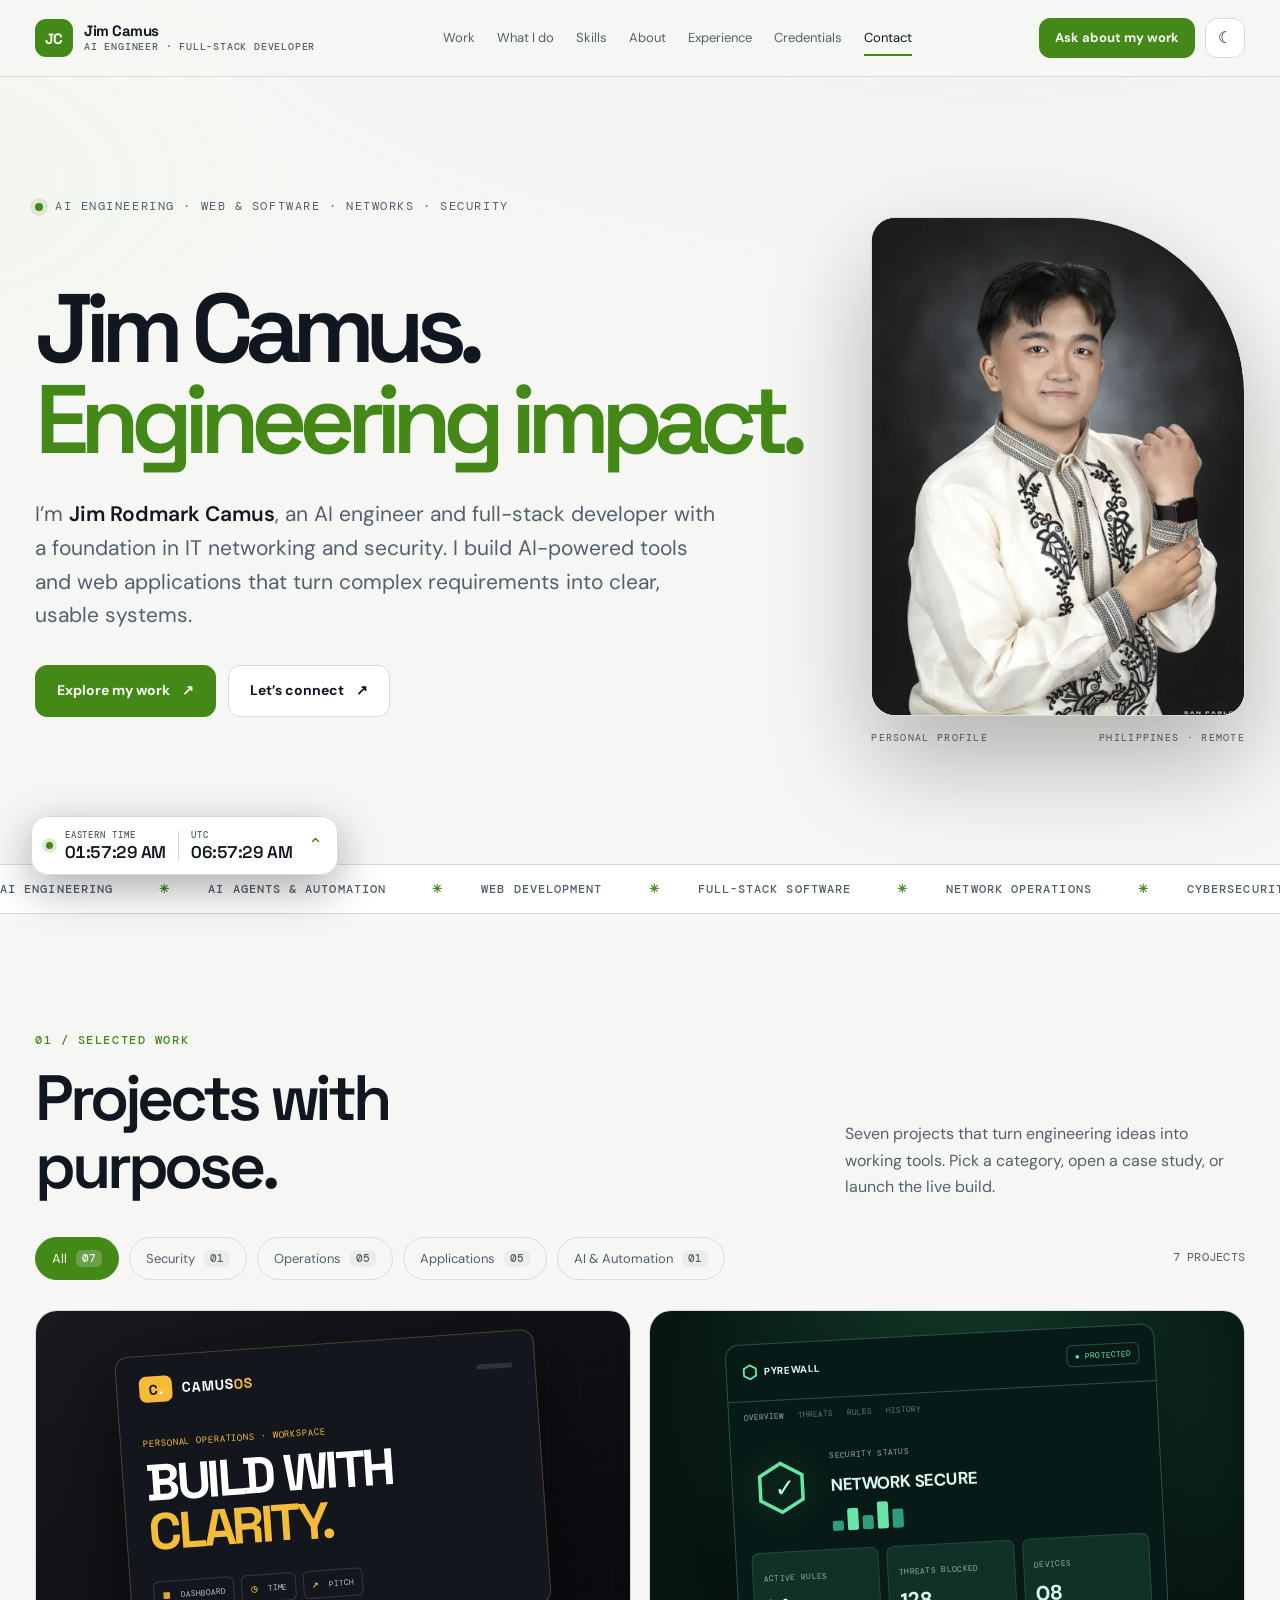
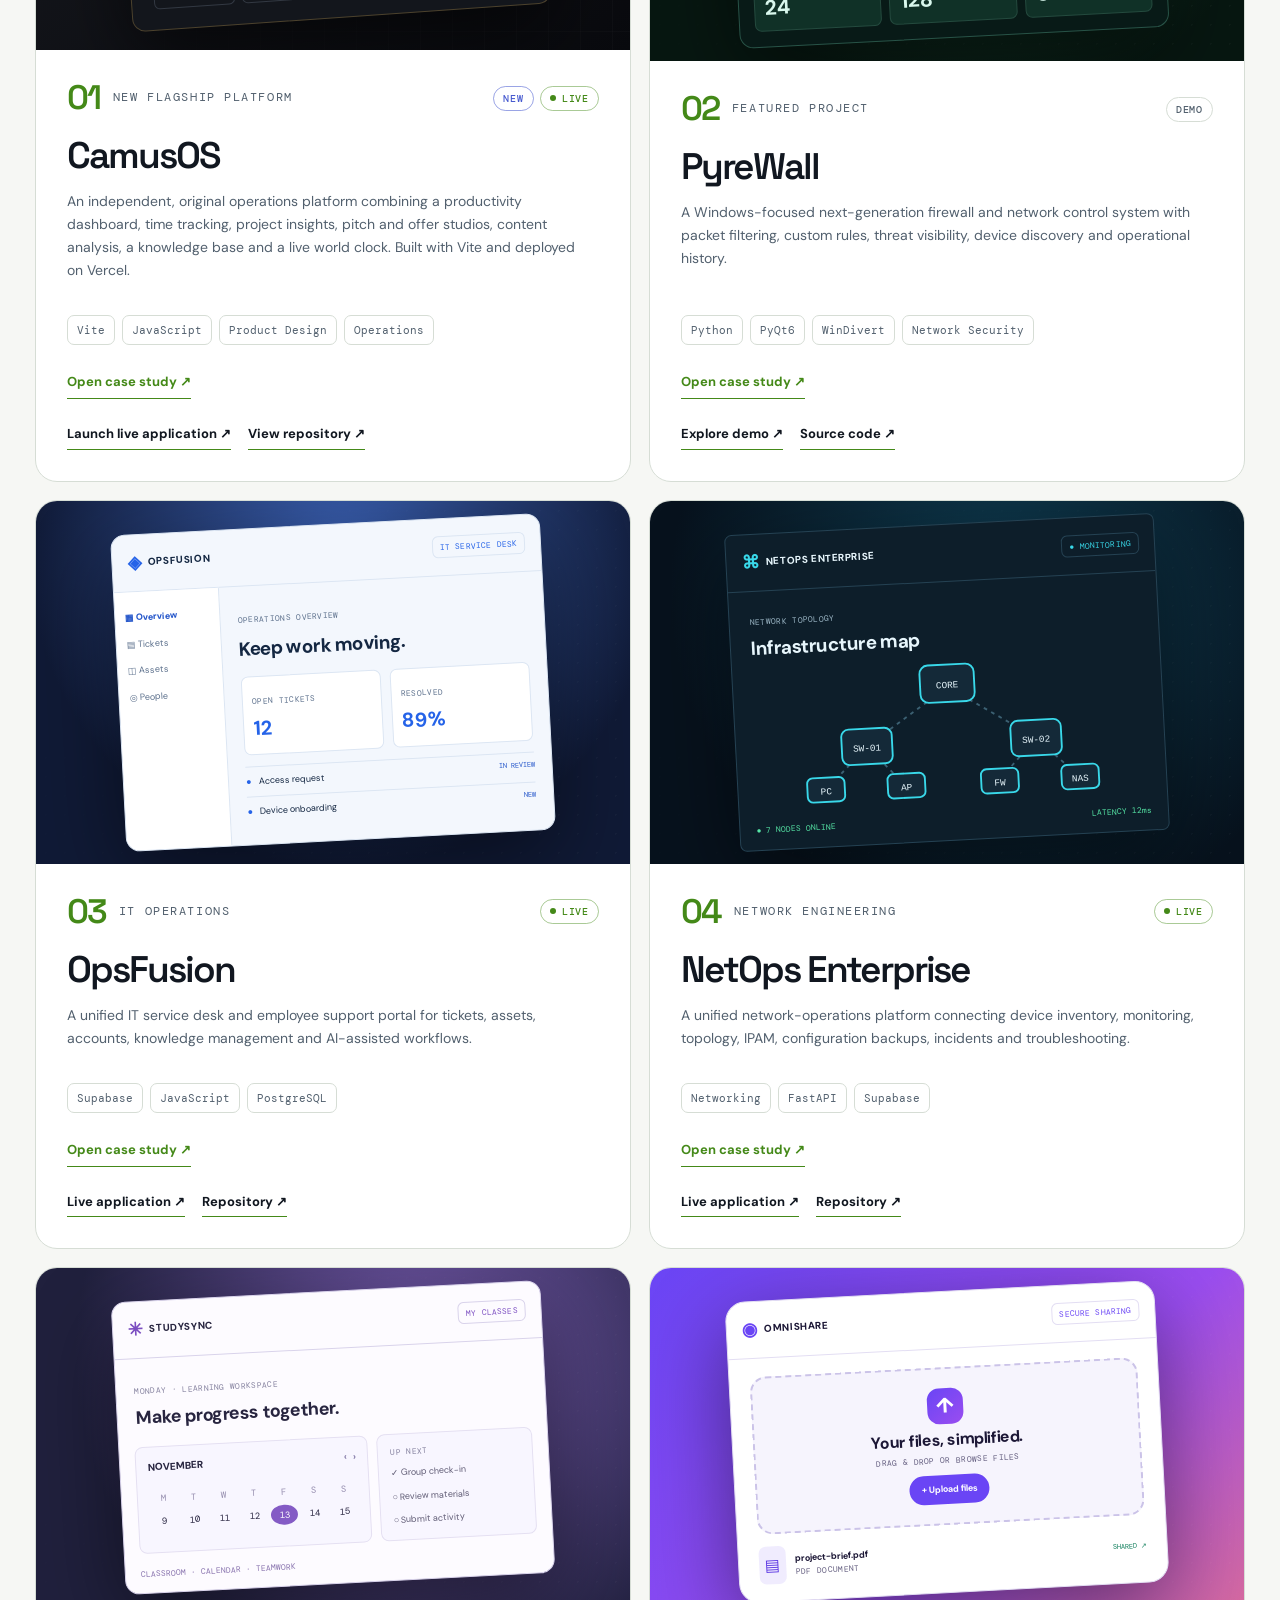
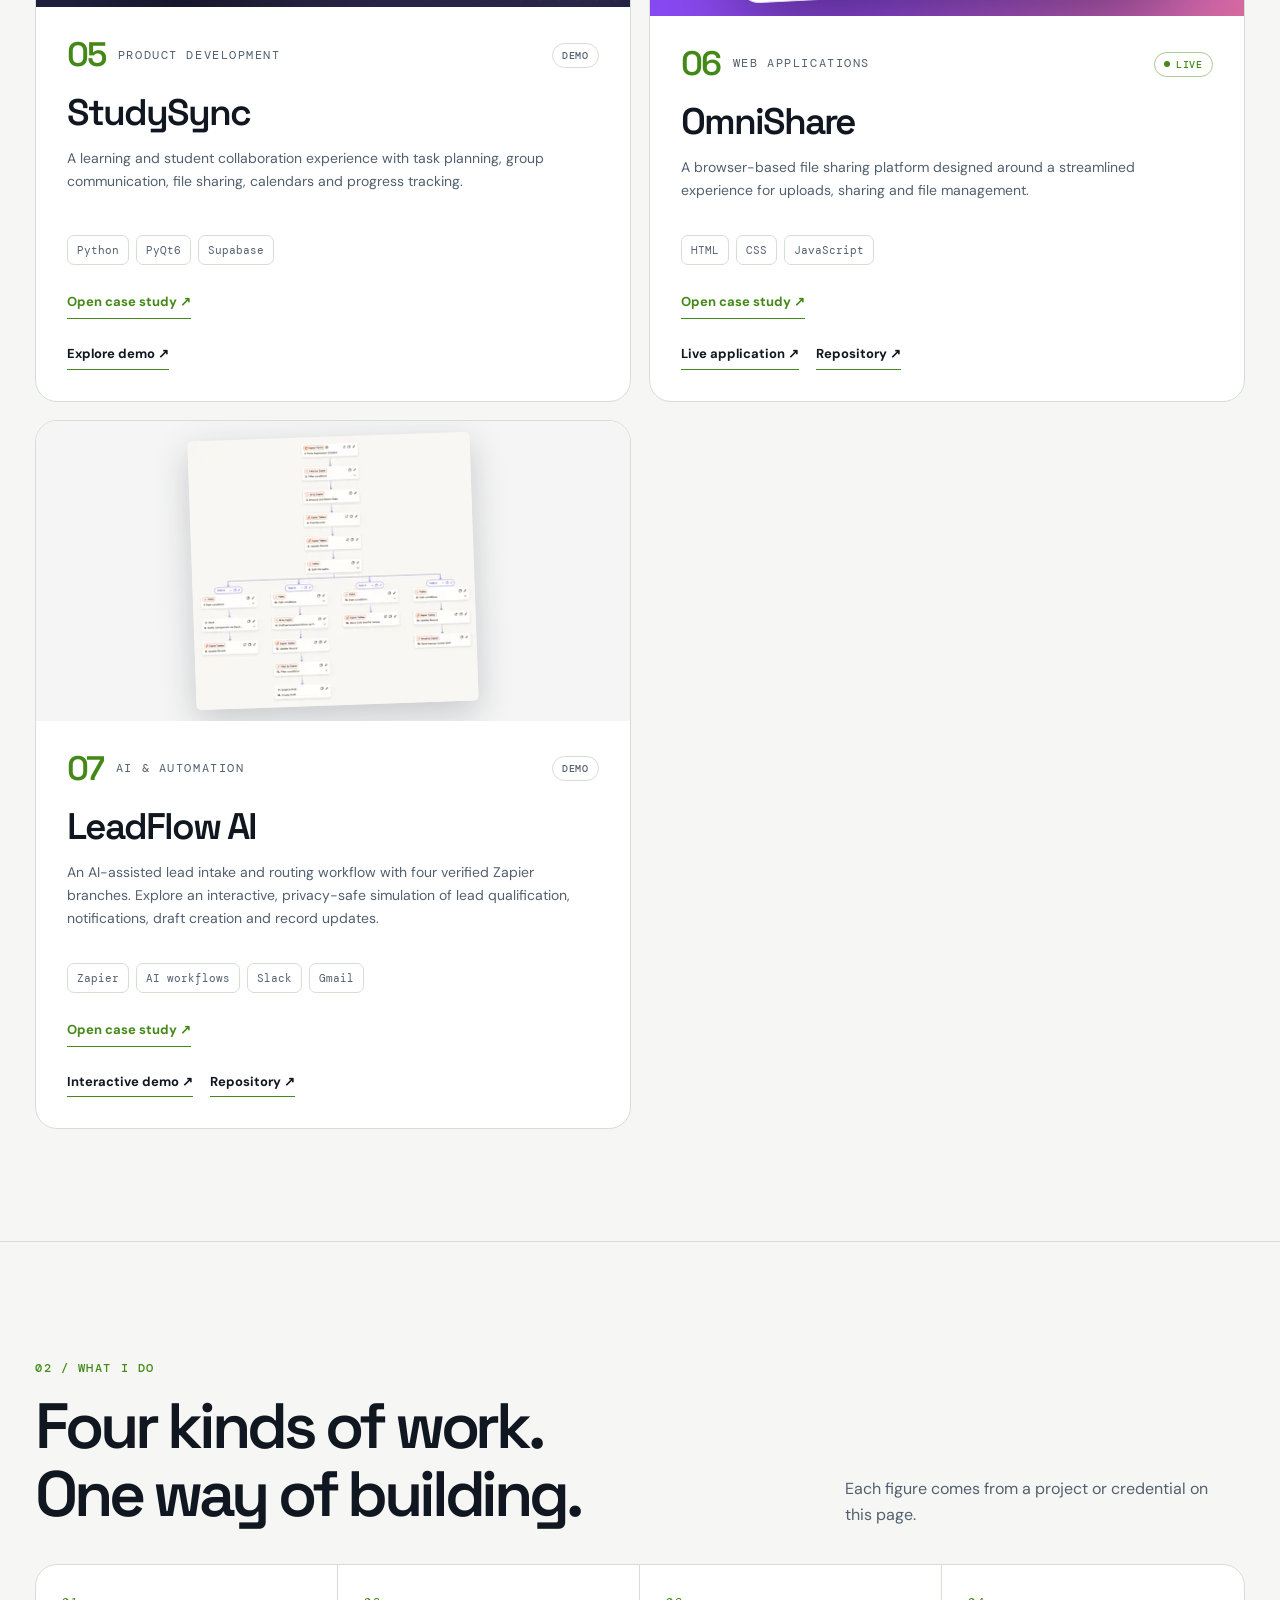
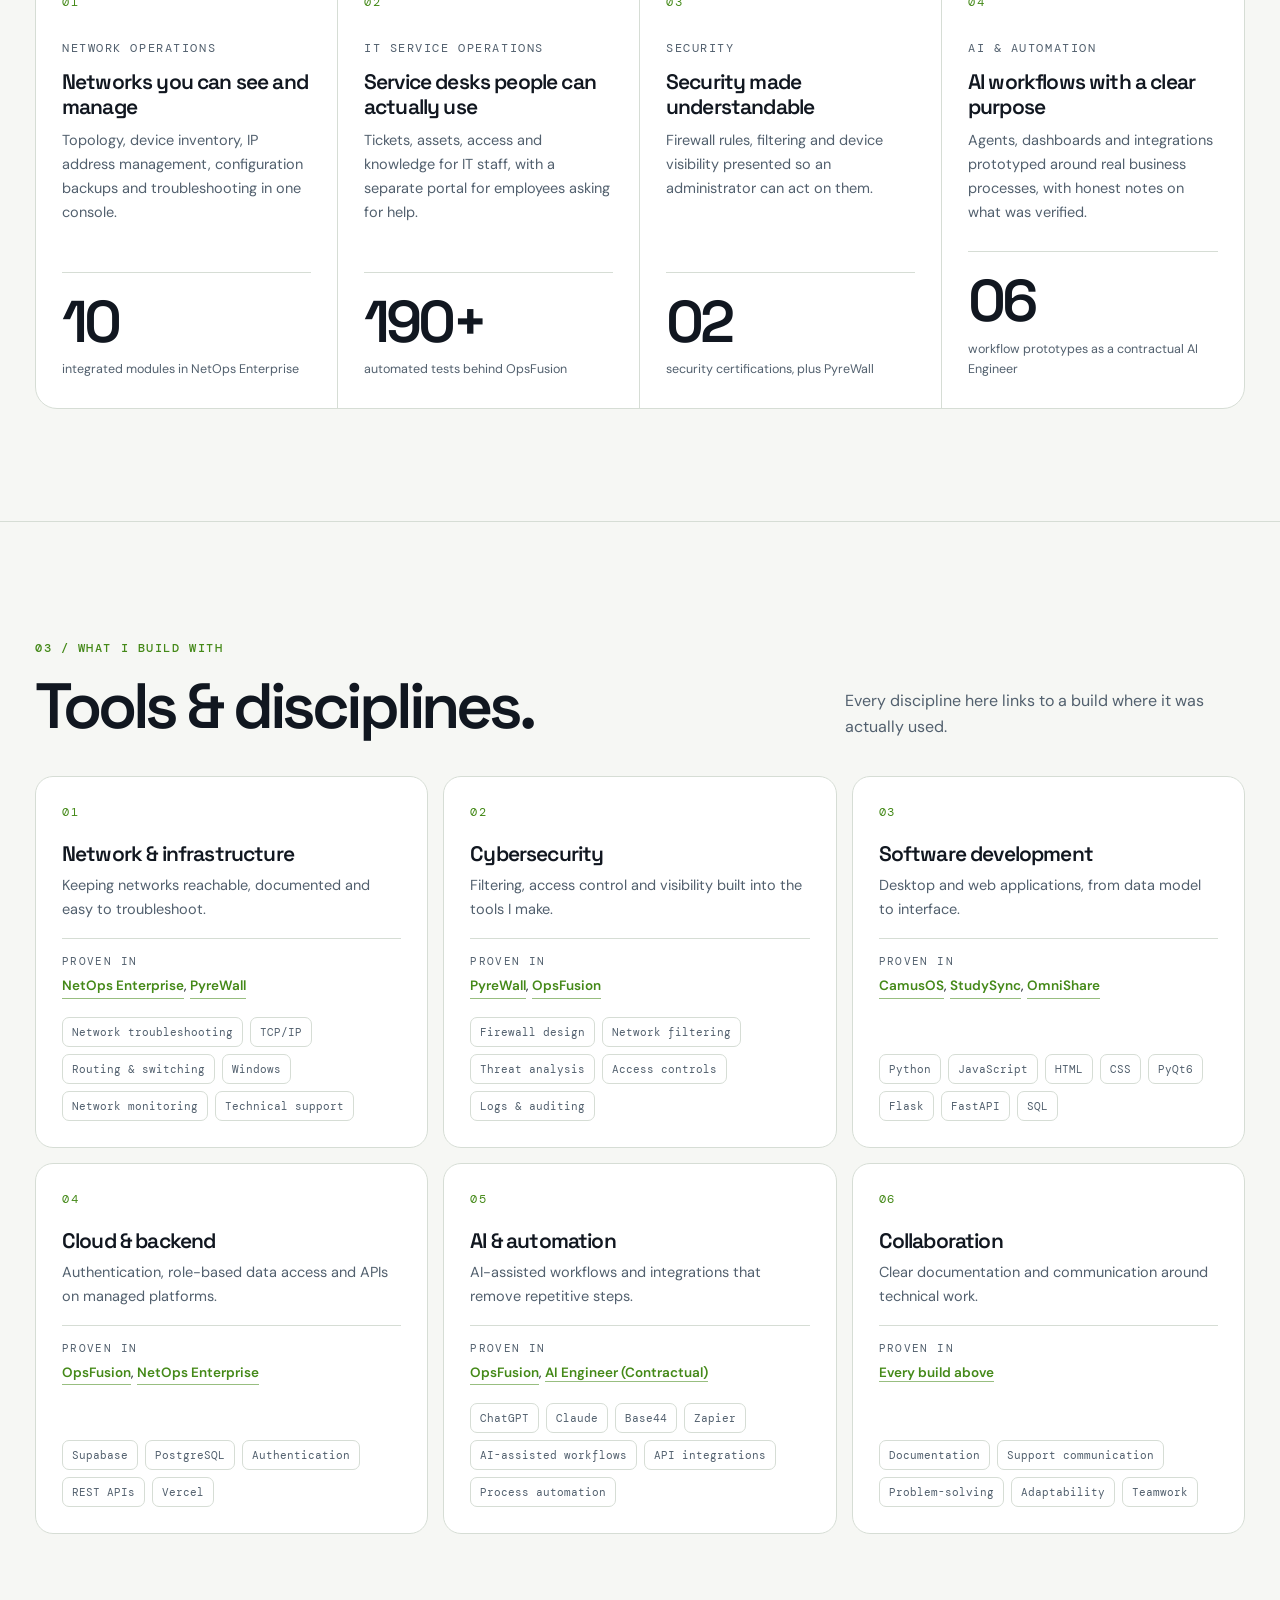
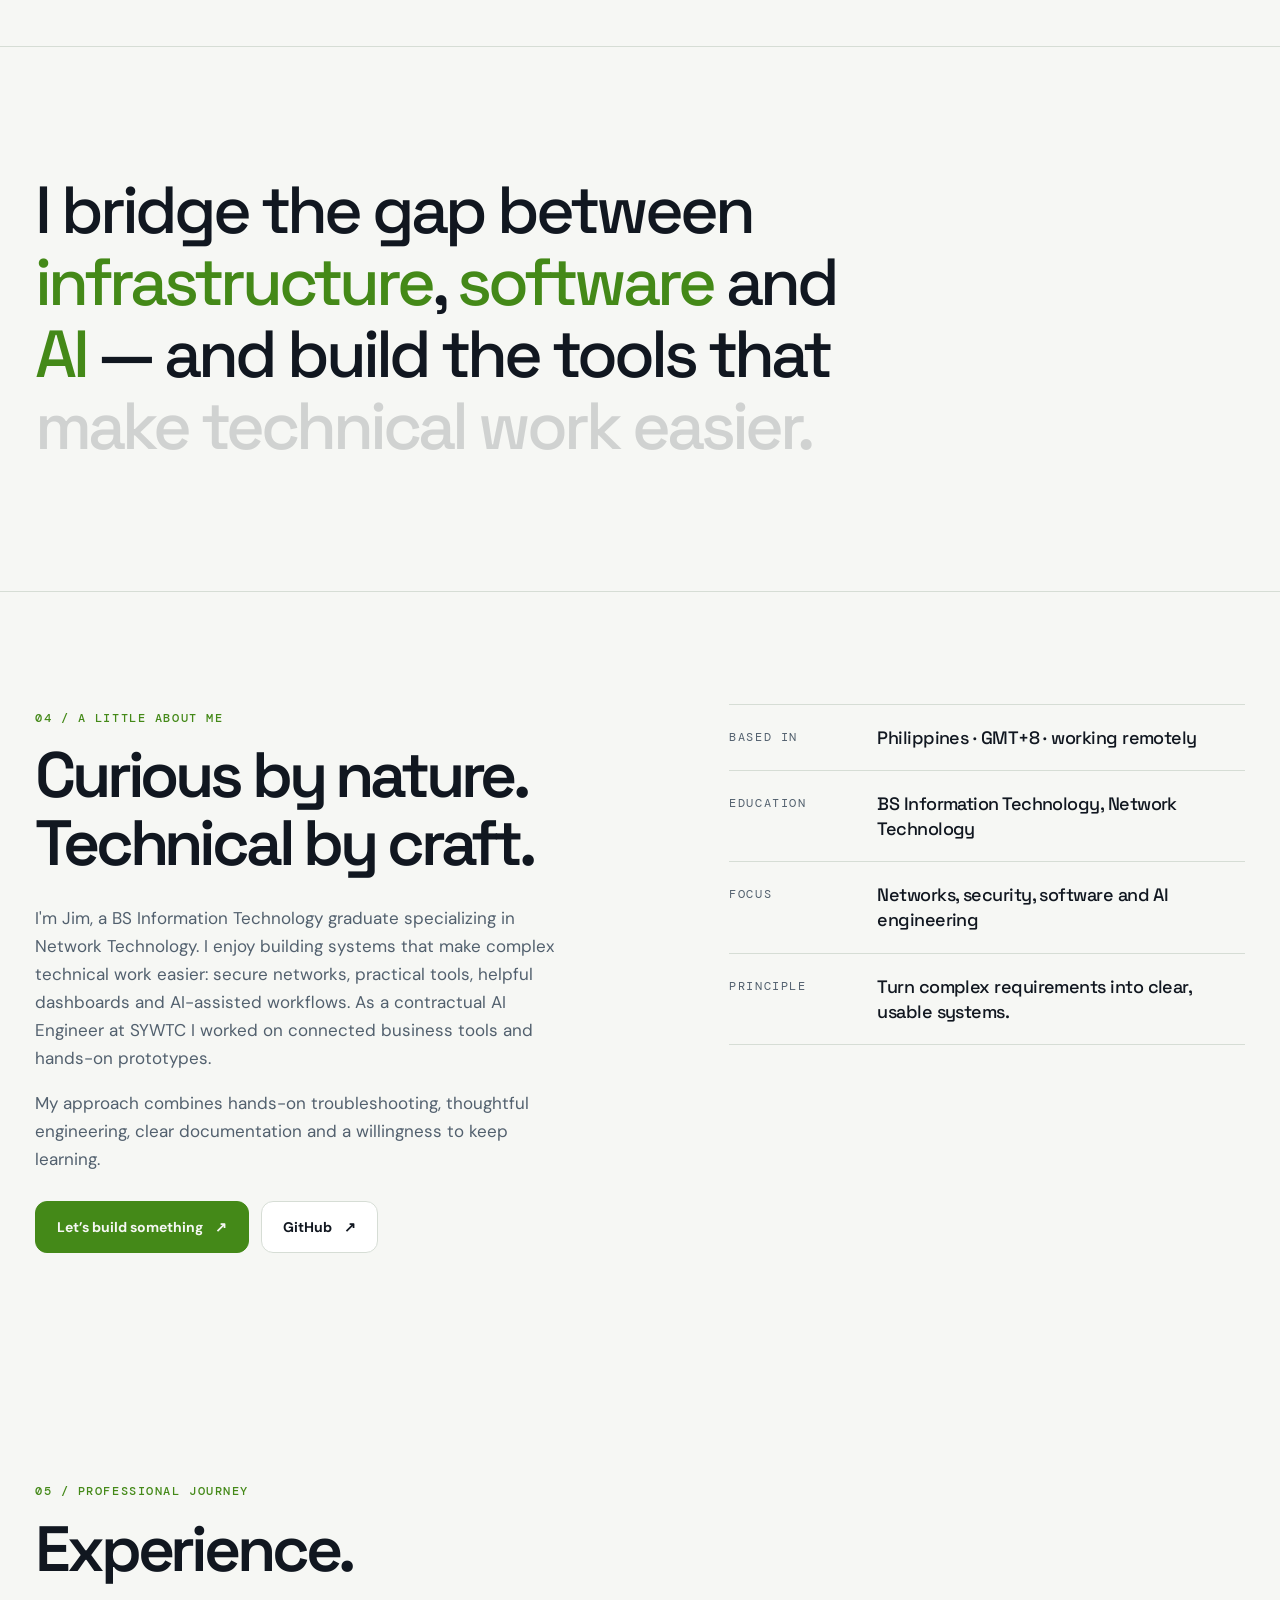
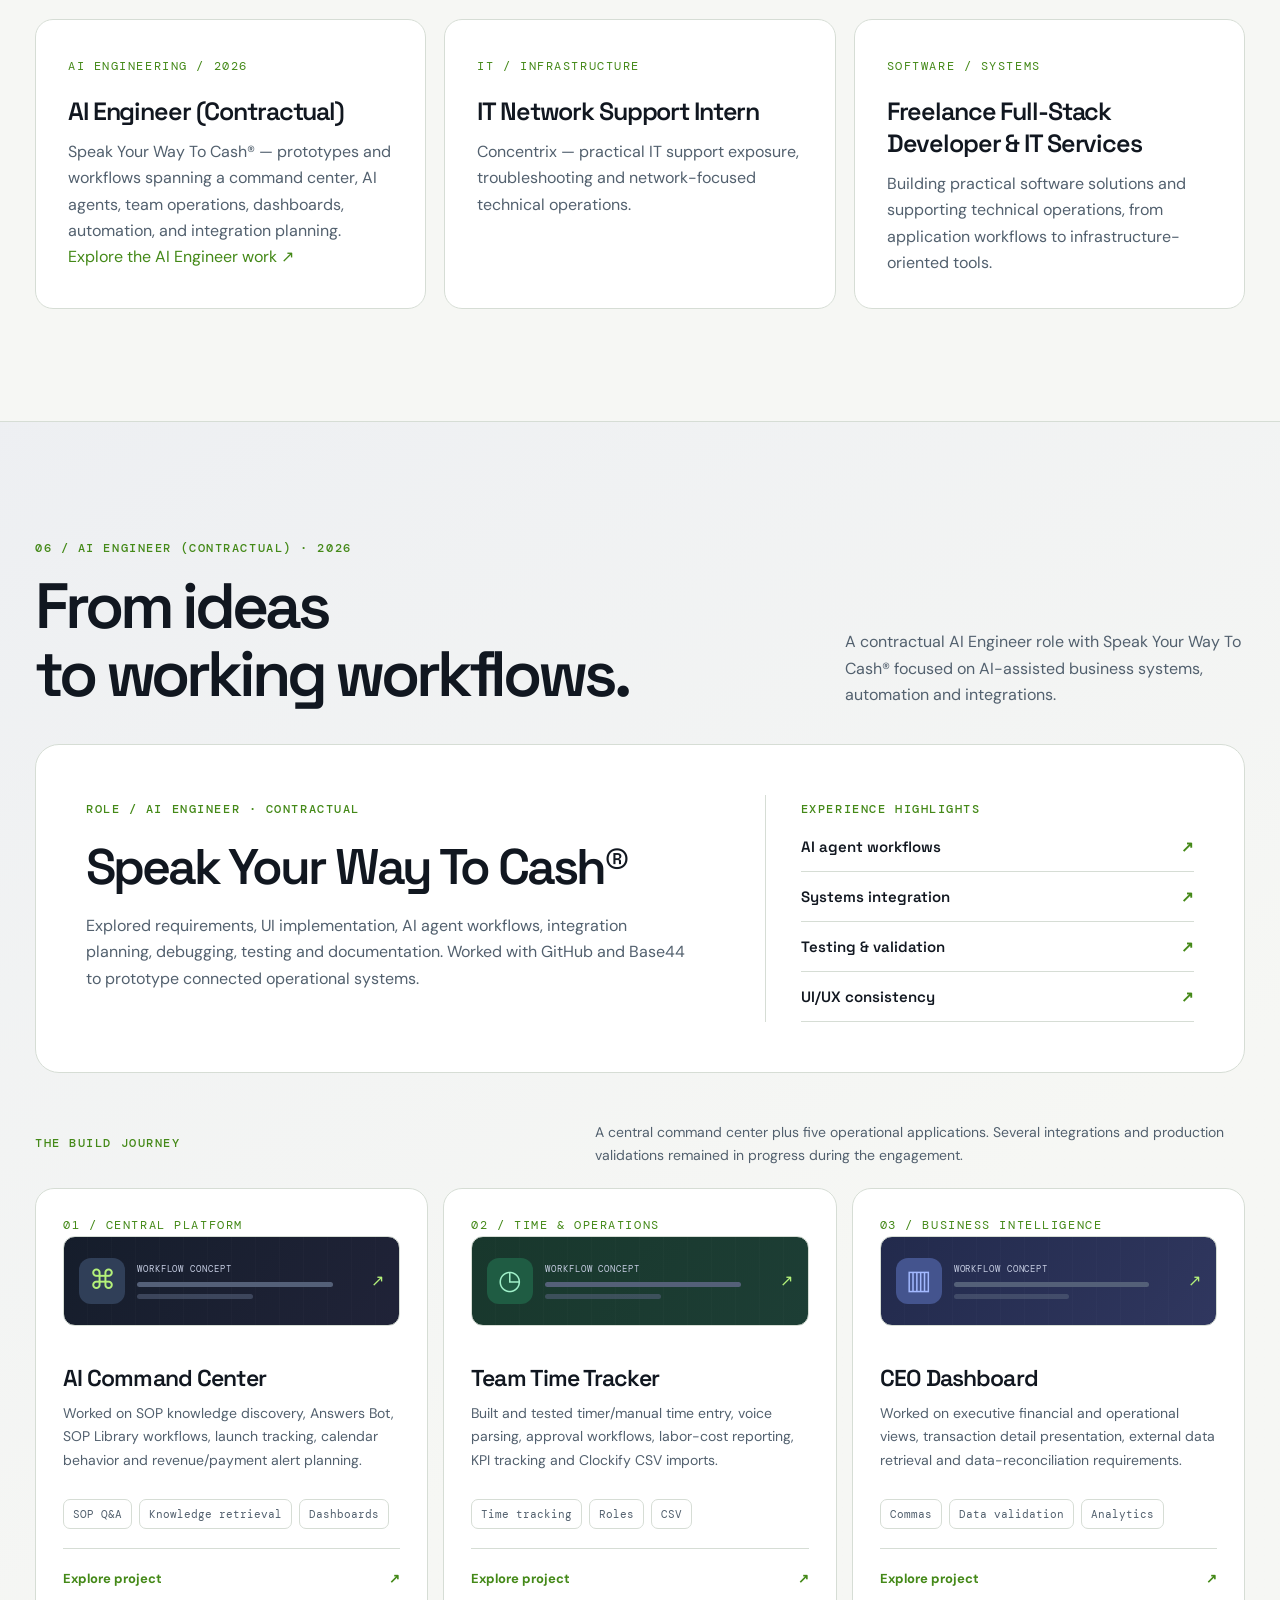
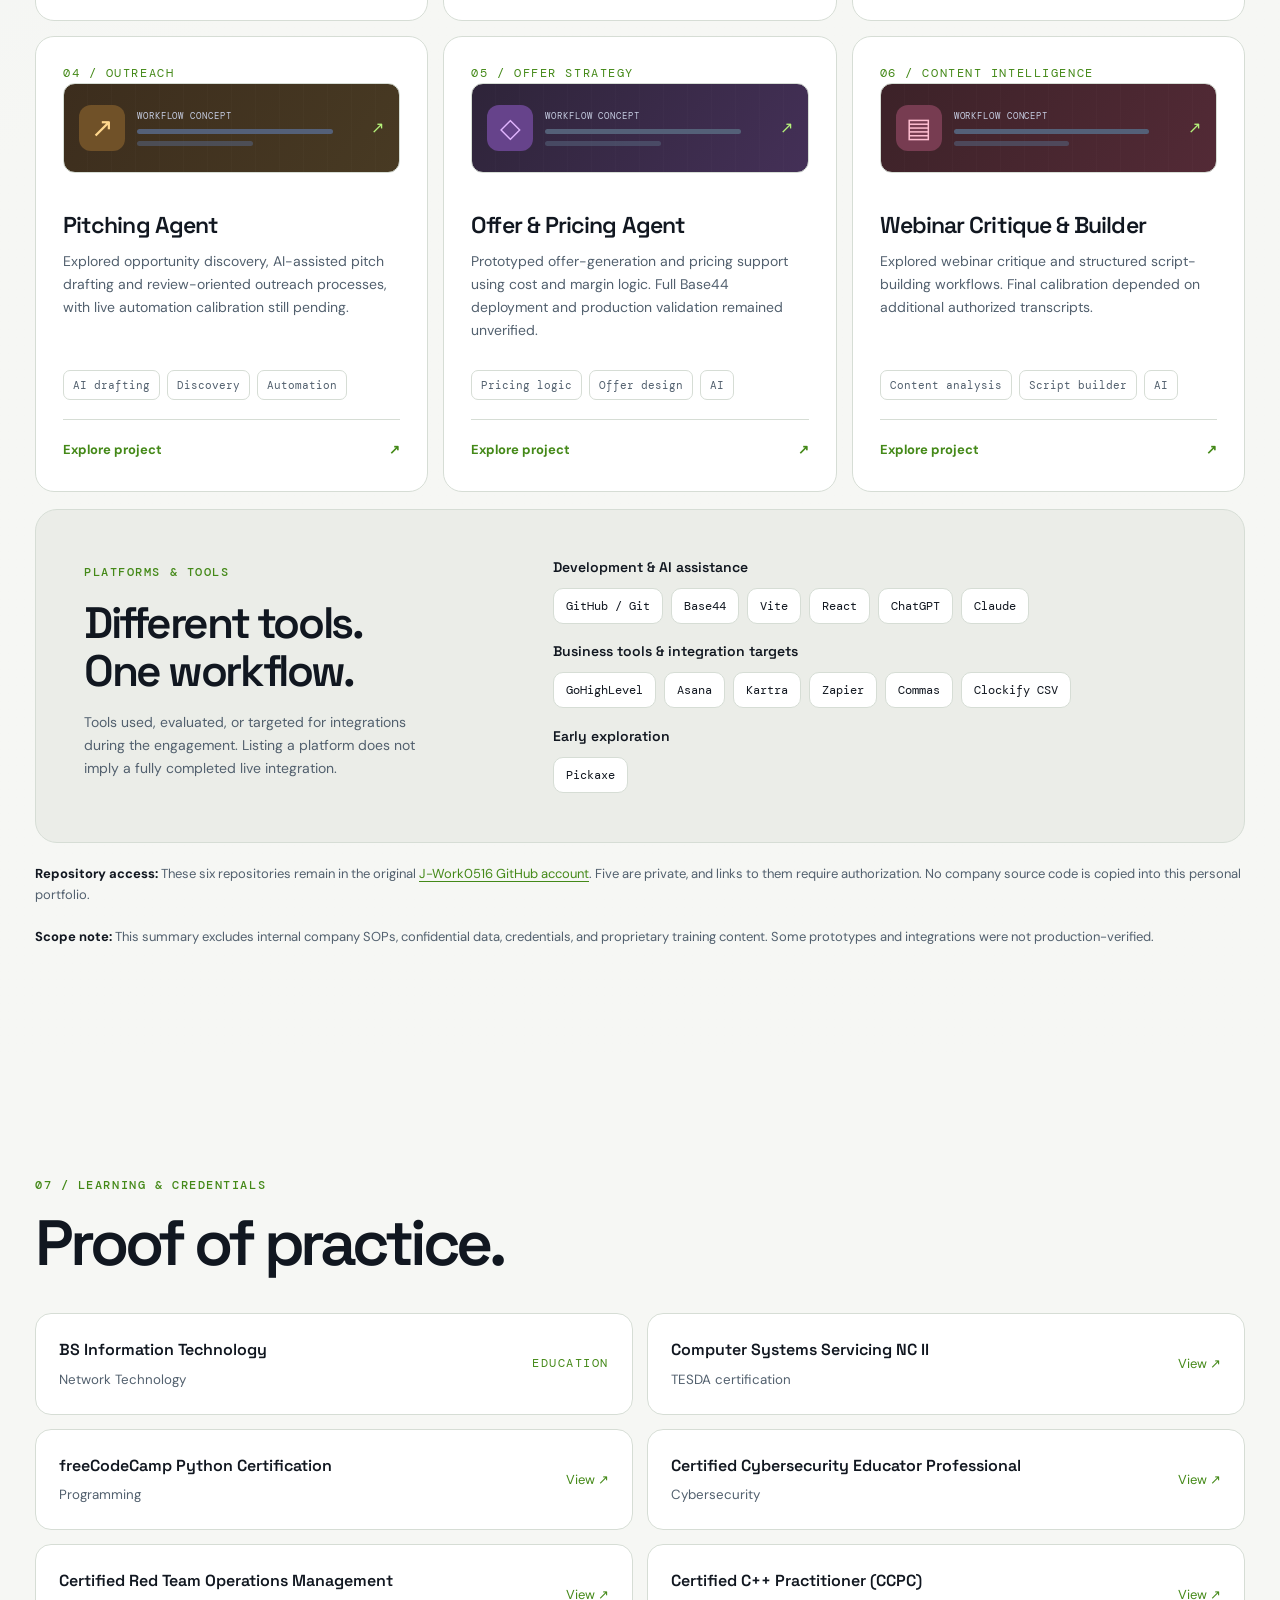
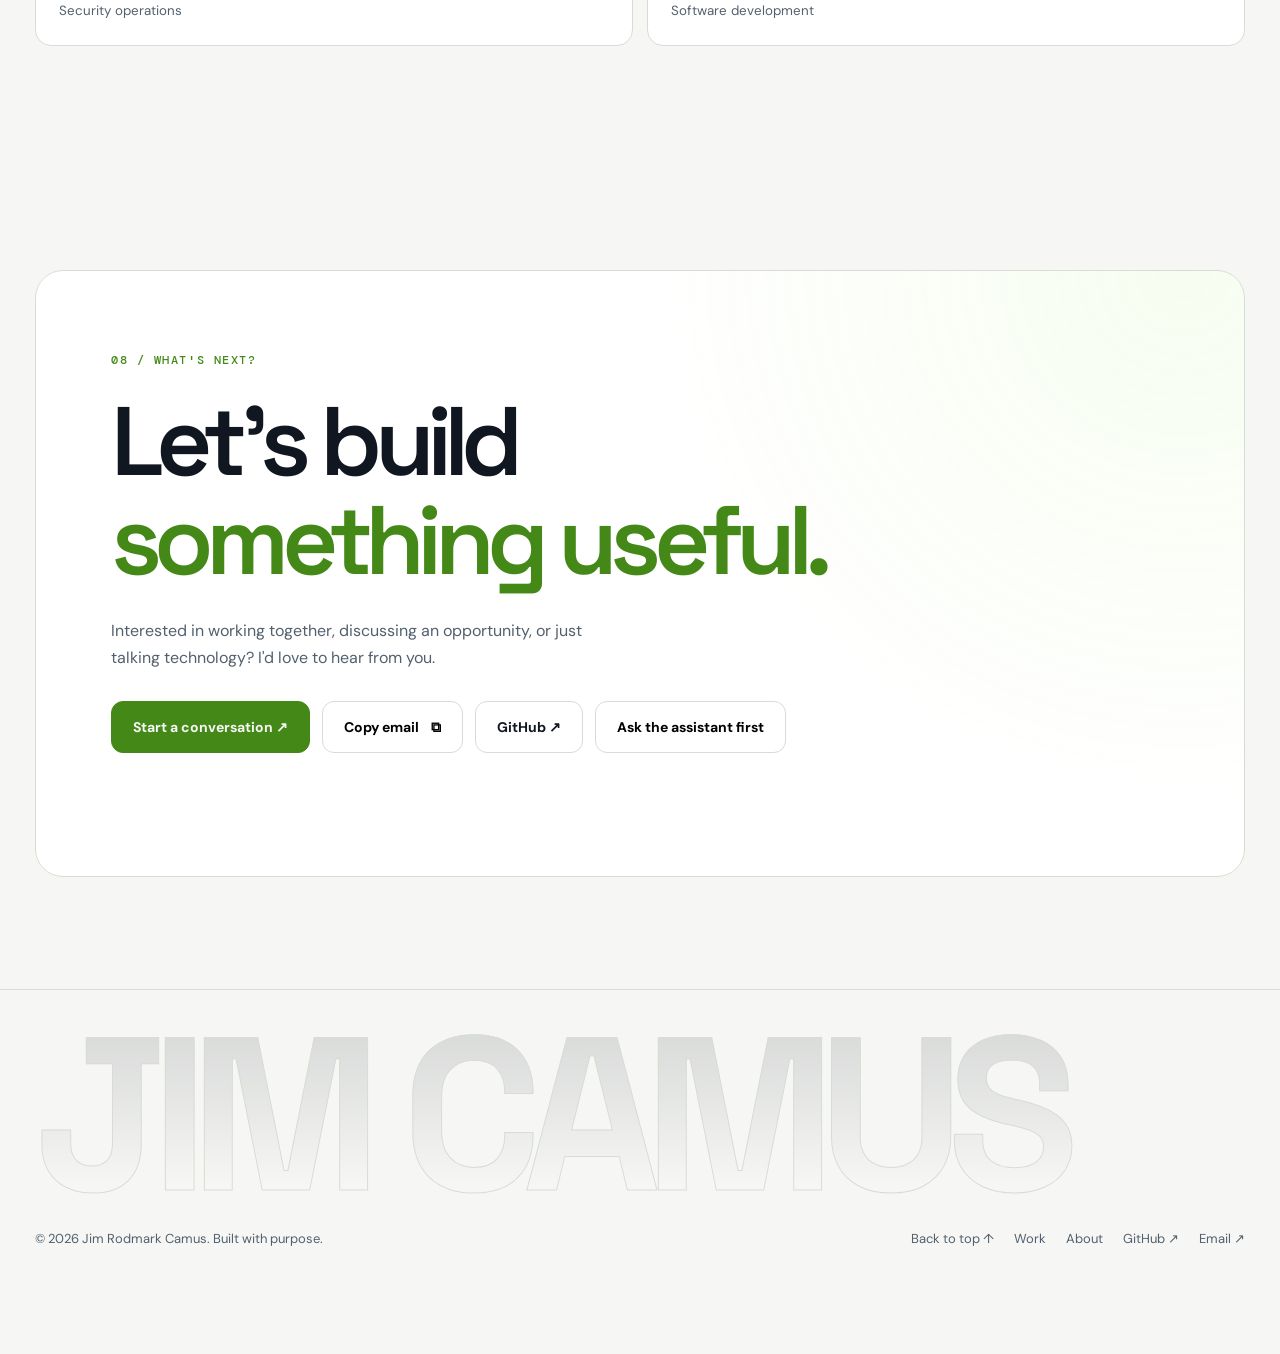
==== commit 2d93a6d6: "" ====
--- a/index.html
+++ b/index.html
@@ -266,9 +266,11 @@
 
 
 .leadflow-visual{display:flex;align-items:center;justify-content:center;background:#f5f5f5!important;min-height:300px;height:300px;padding:10px;transition:filter .25s ease}
-.leadflow-visual img{display:block;width:auto;height:100%;max-width:100%;object-fit:contain;border-radius:5px;box-shadow:0 5px 18px #17202b23}
+.leadflow-visual img{display:block;width:auto;height:100%;max-width:100%;object-fit:contain;border-radius:5px;box-shadow:0 12px 35px #17202b35;transform:rotate(-2deg) scale(.96);transition:transform .45s cubic-bezier(.18,.75,.2,1),box-shadow .4s ease}
+.project:hover .leadflow-visual img,.leadflow-visual:focus-visible img{transform:rotate(-.5deg) translateY(-7px) scale(1.025);box-shadow:0 23px 48px #17202b50}
 .leadflow-visual:hover{filter:brightness(1.025)}
 @media(max-width:600px){.leadflow-visual{height:280px;min-height:280px;padding:8px}}
+@media(prefers-reduced-motion:reduce){.leadflow-visual,.leadflow-visual img{transition:none!important}.leadflow-visual img,.project:hover .leadflow-visual img,.leadflow-visual:focus-visible img{transform:none!important}}
 
 </style>
 </head>
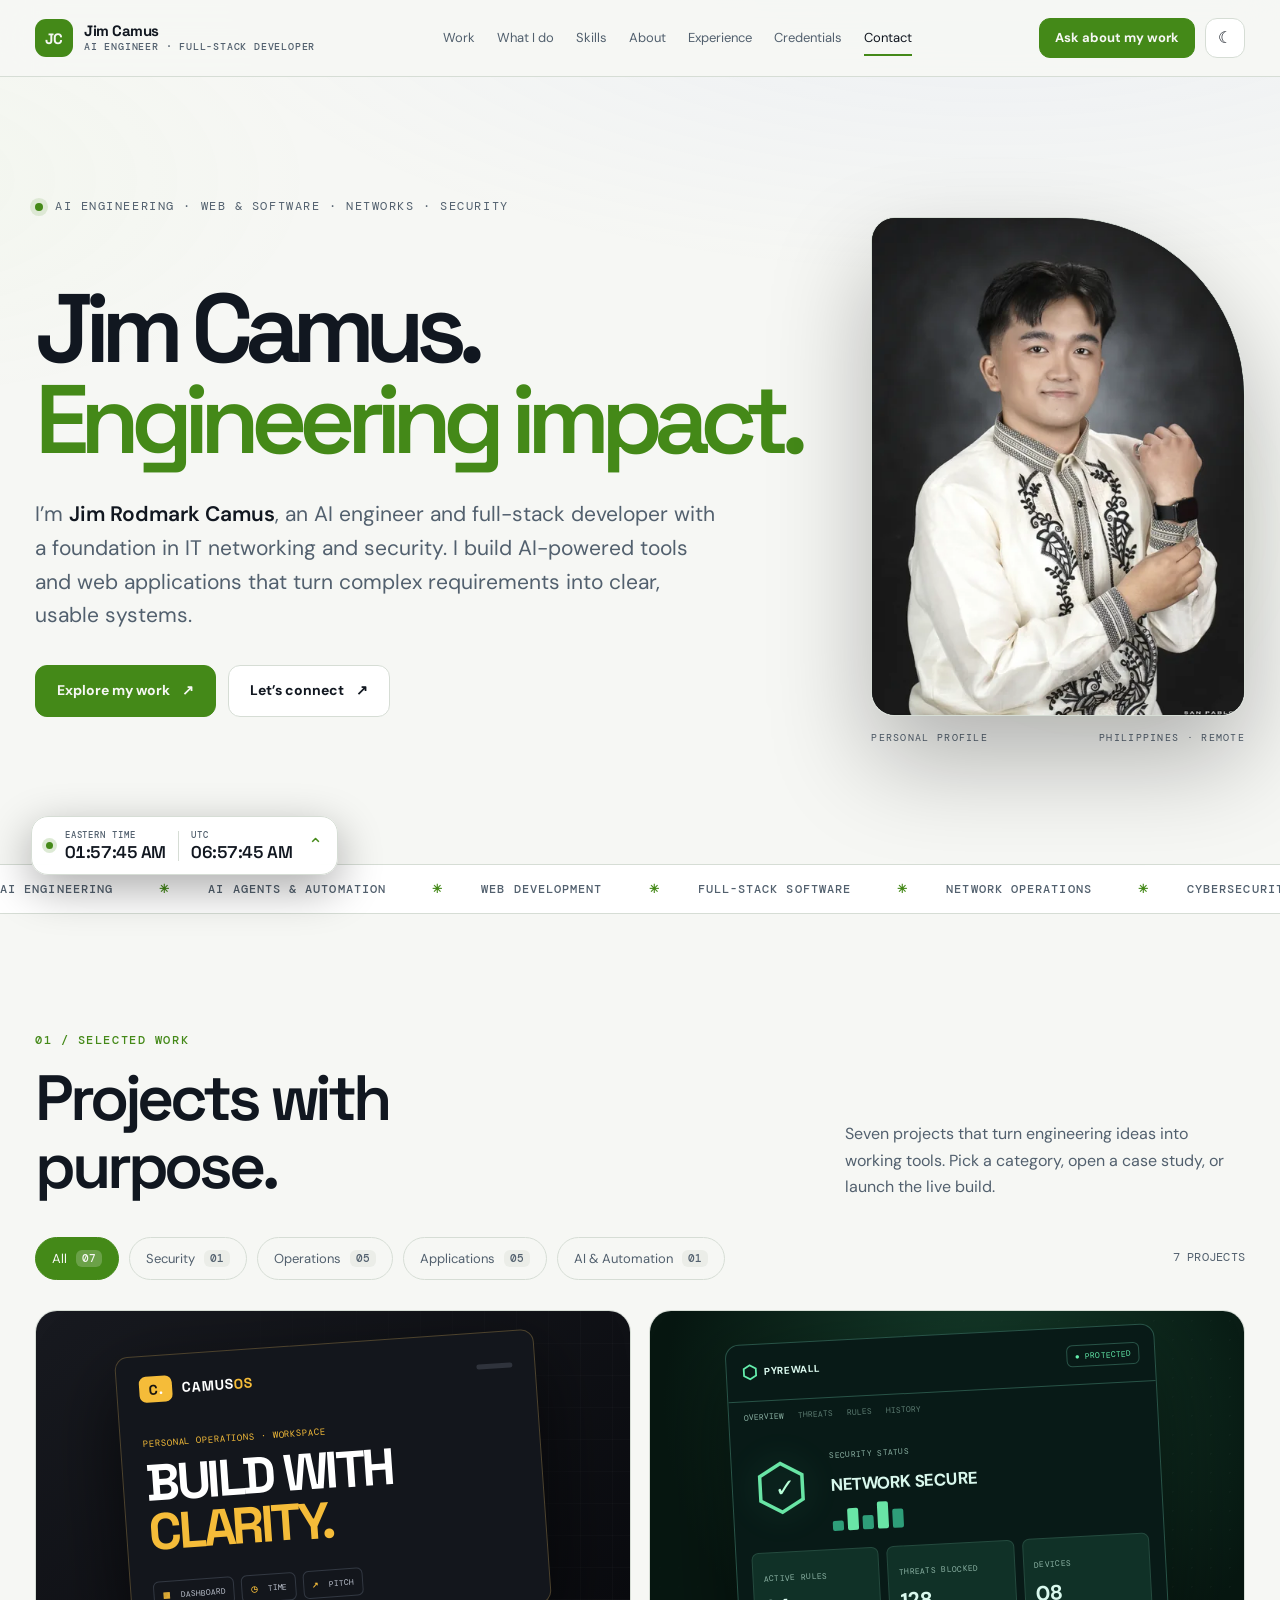
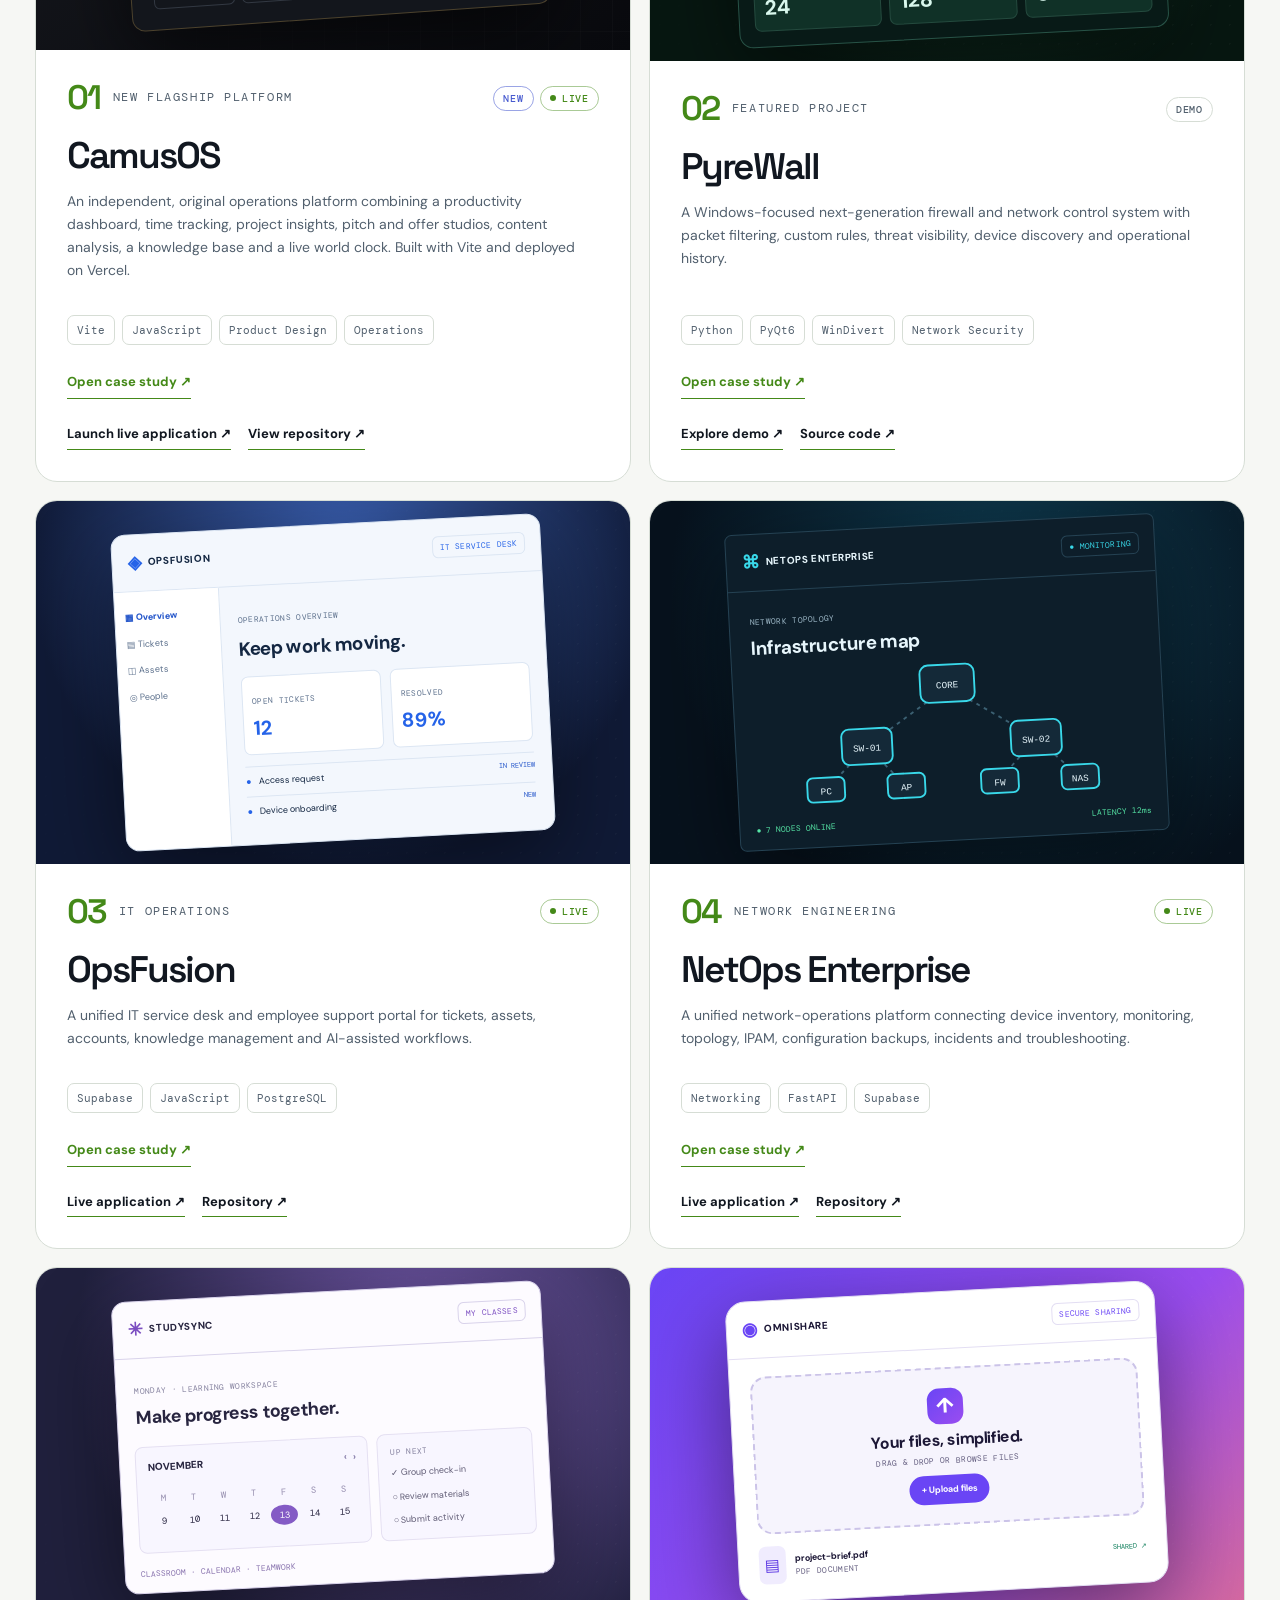
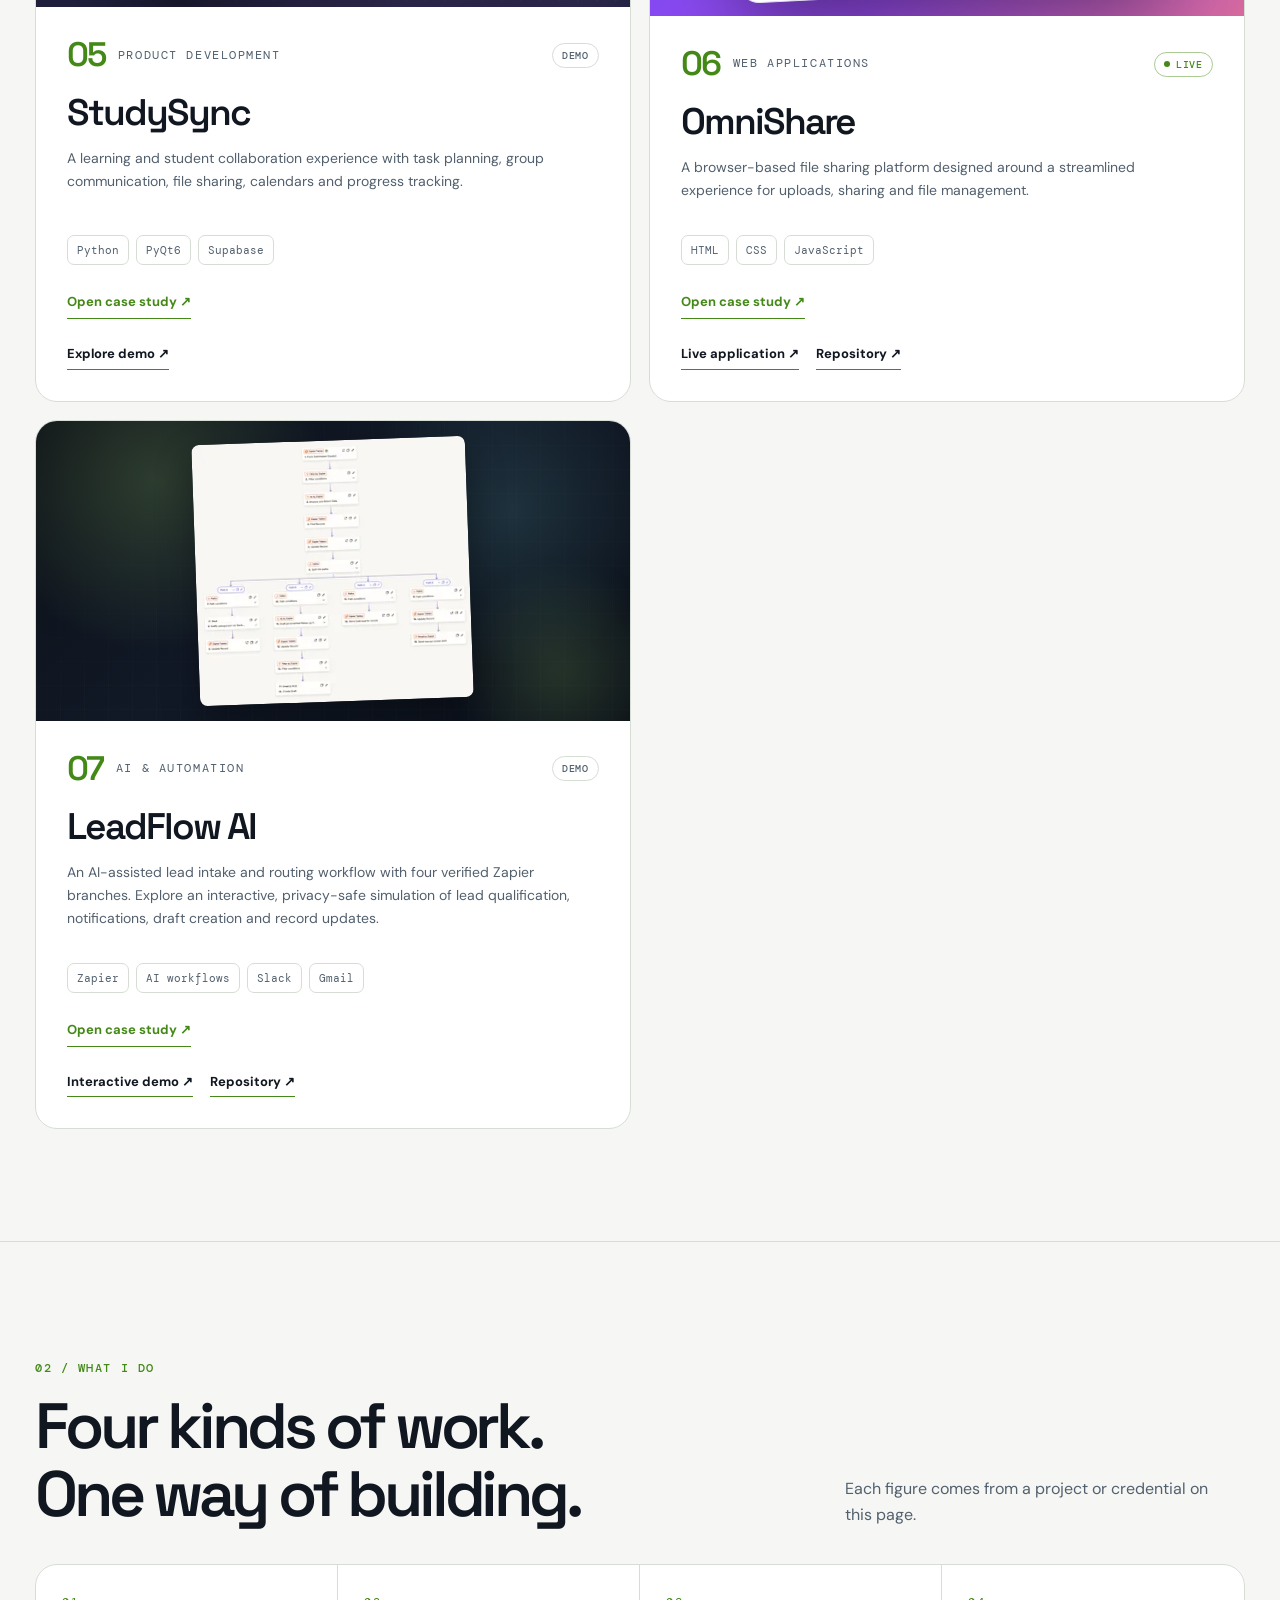
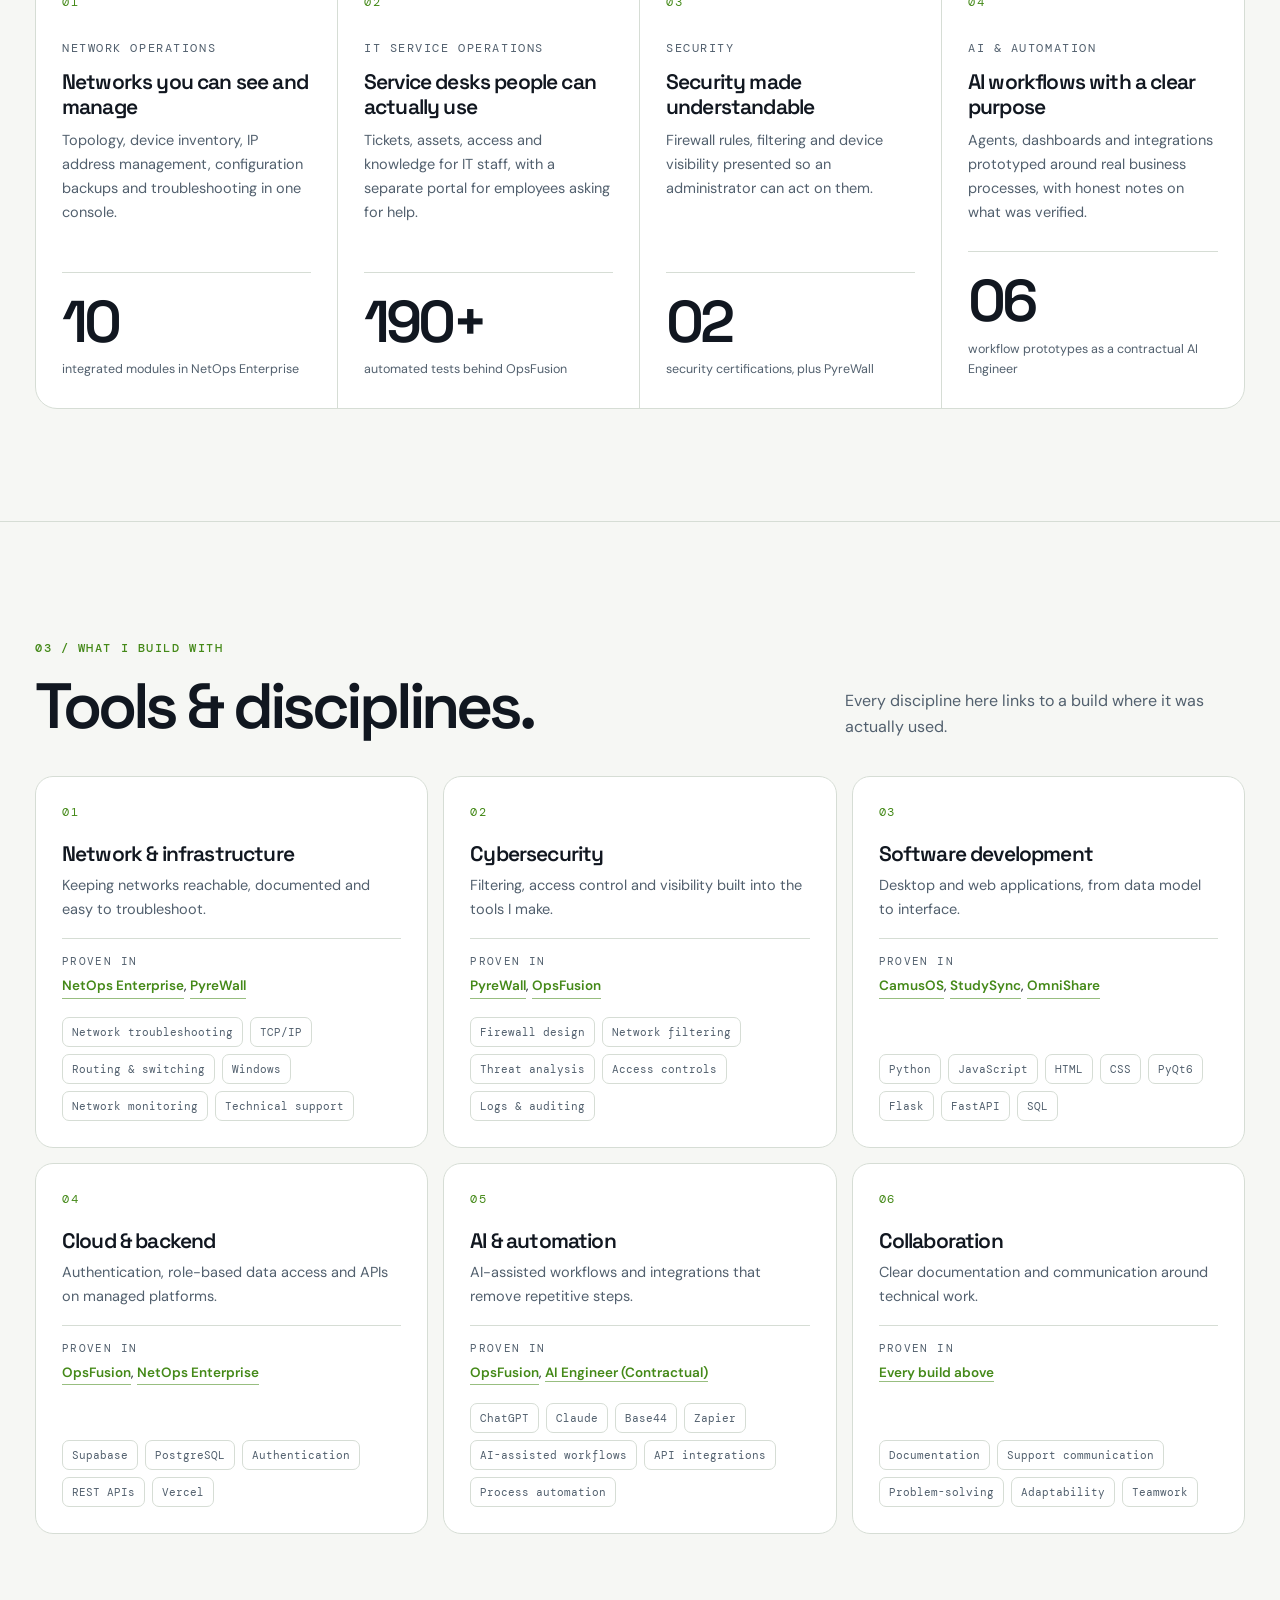
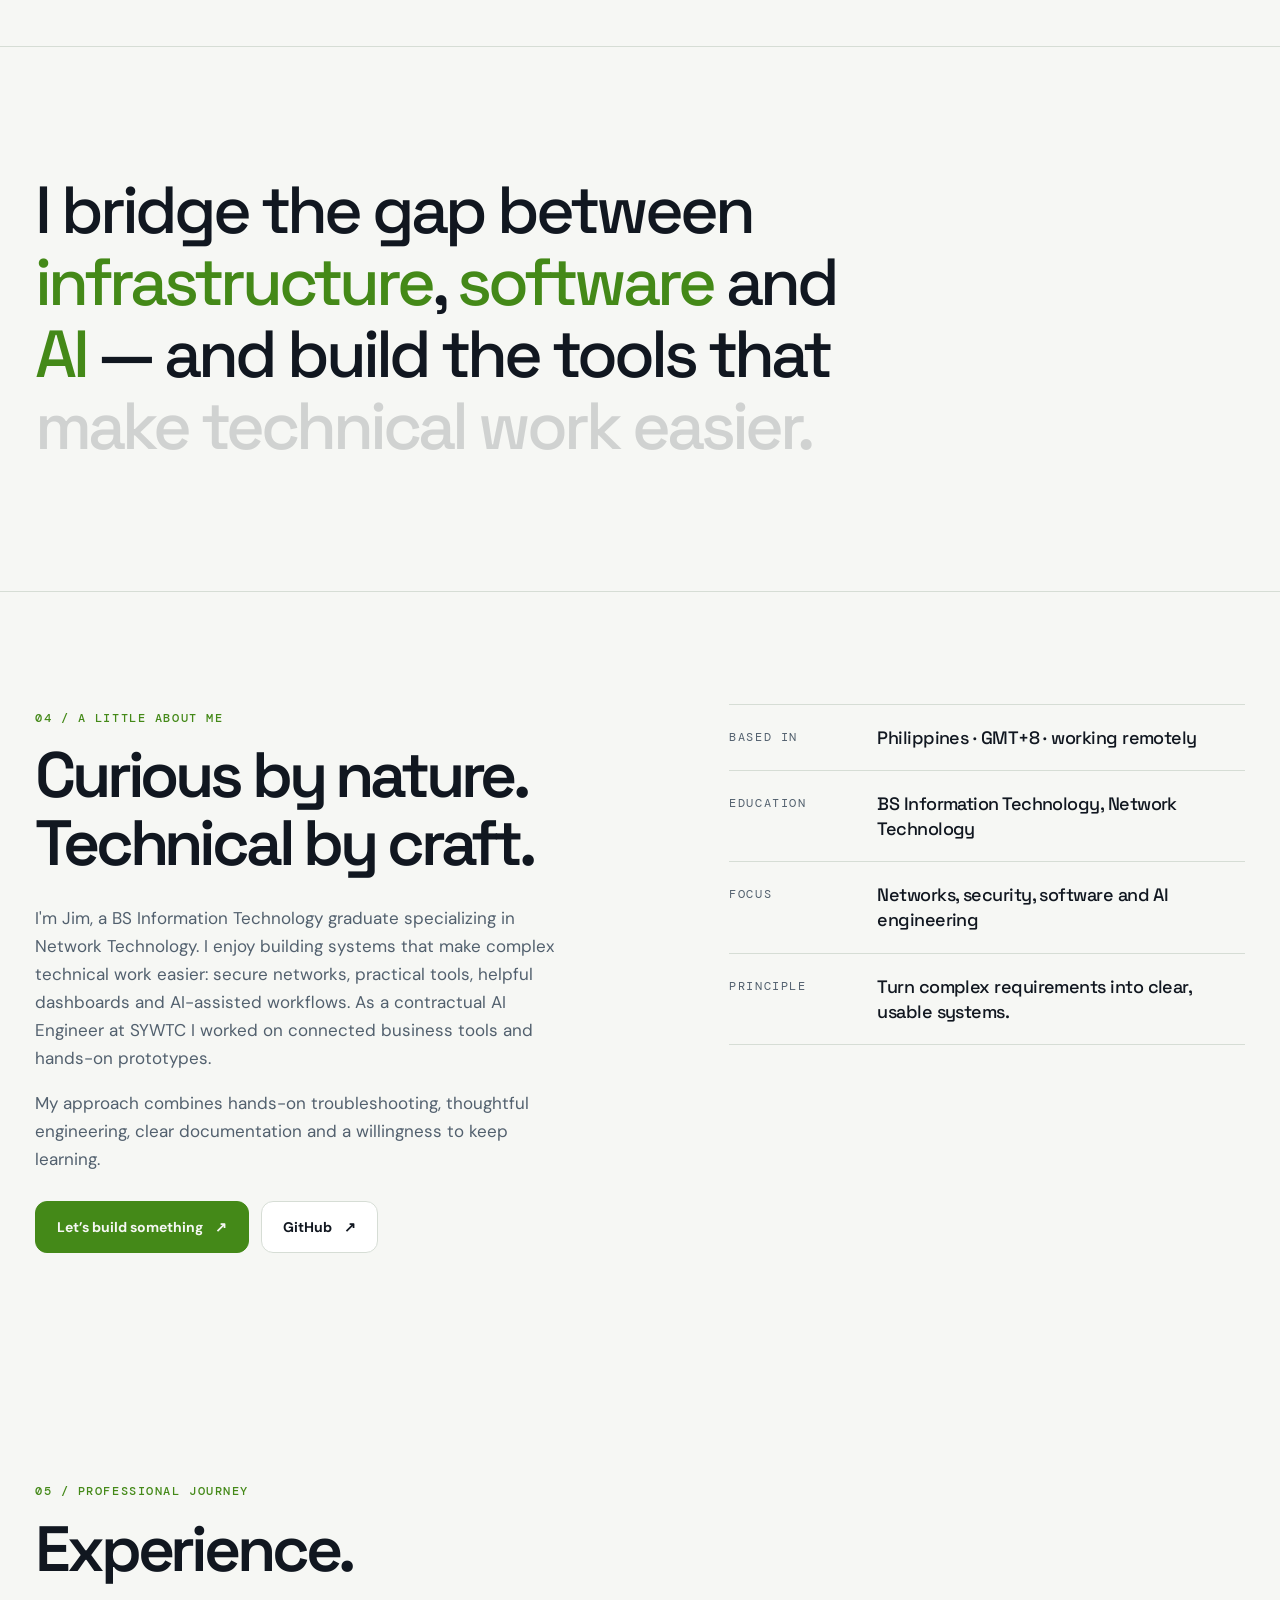
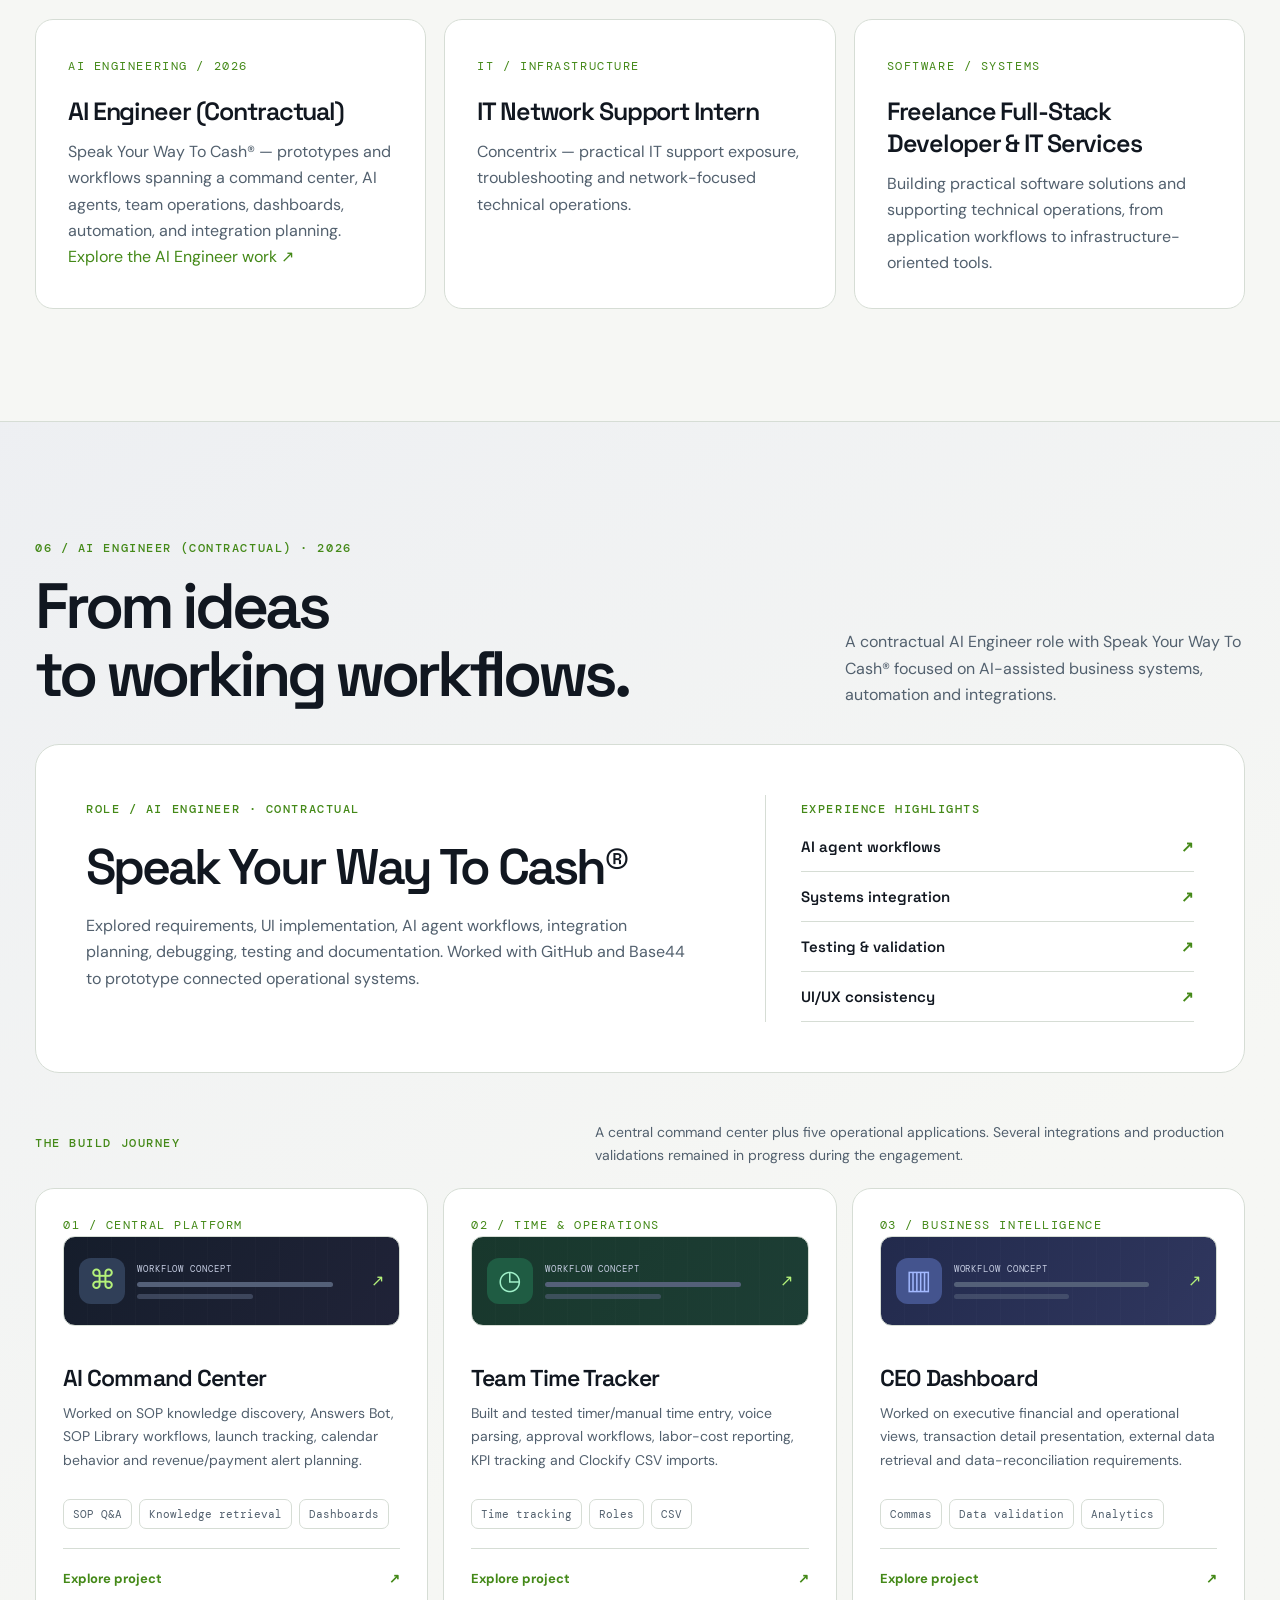
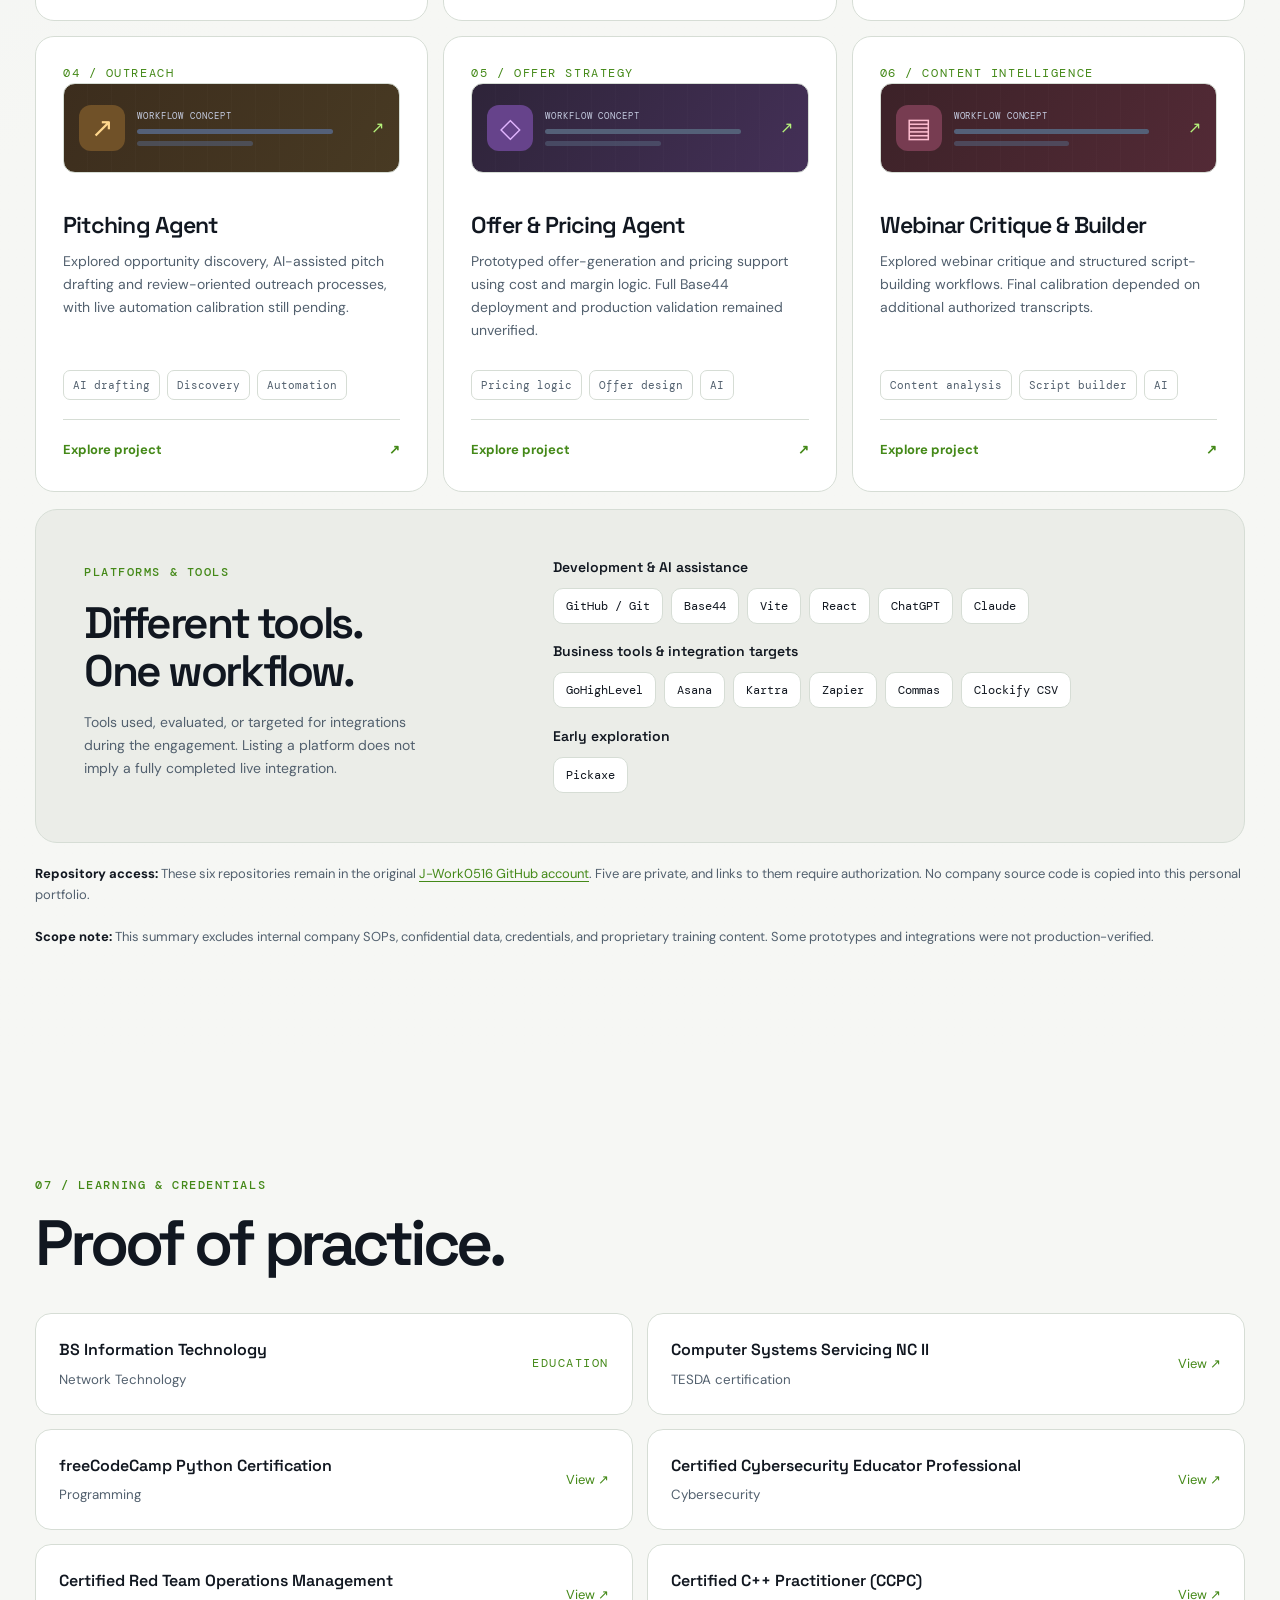
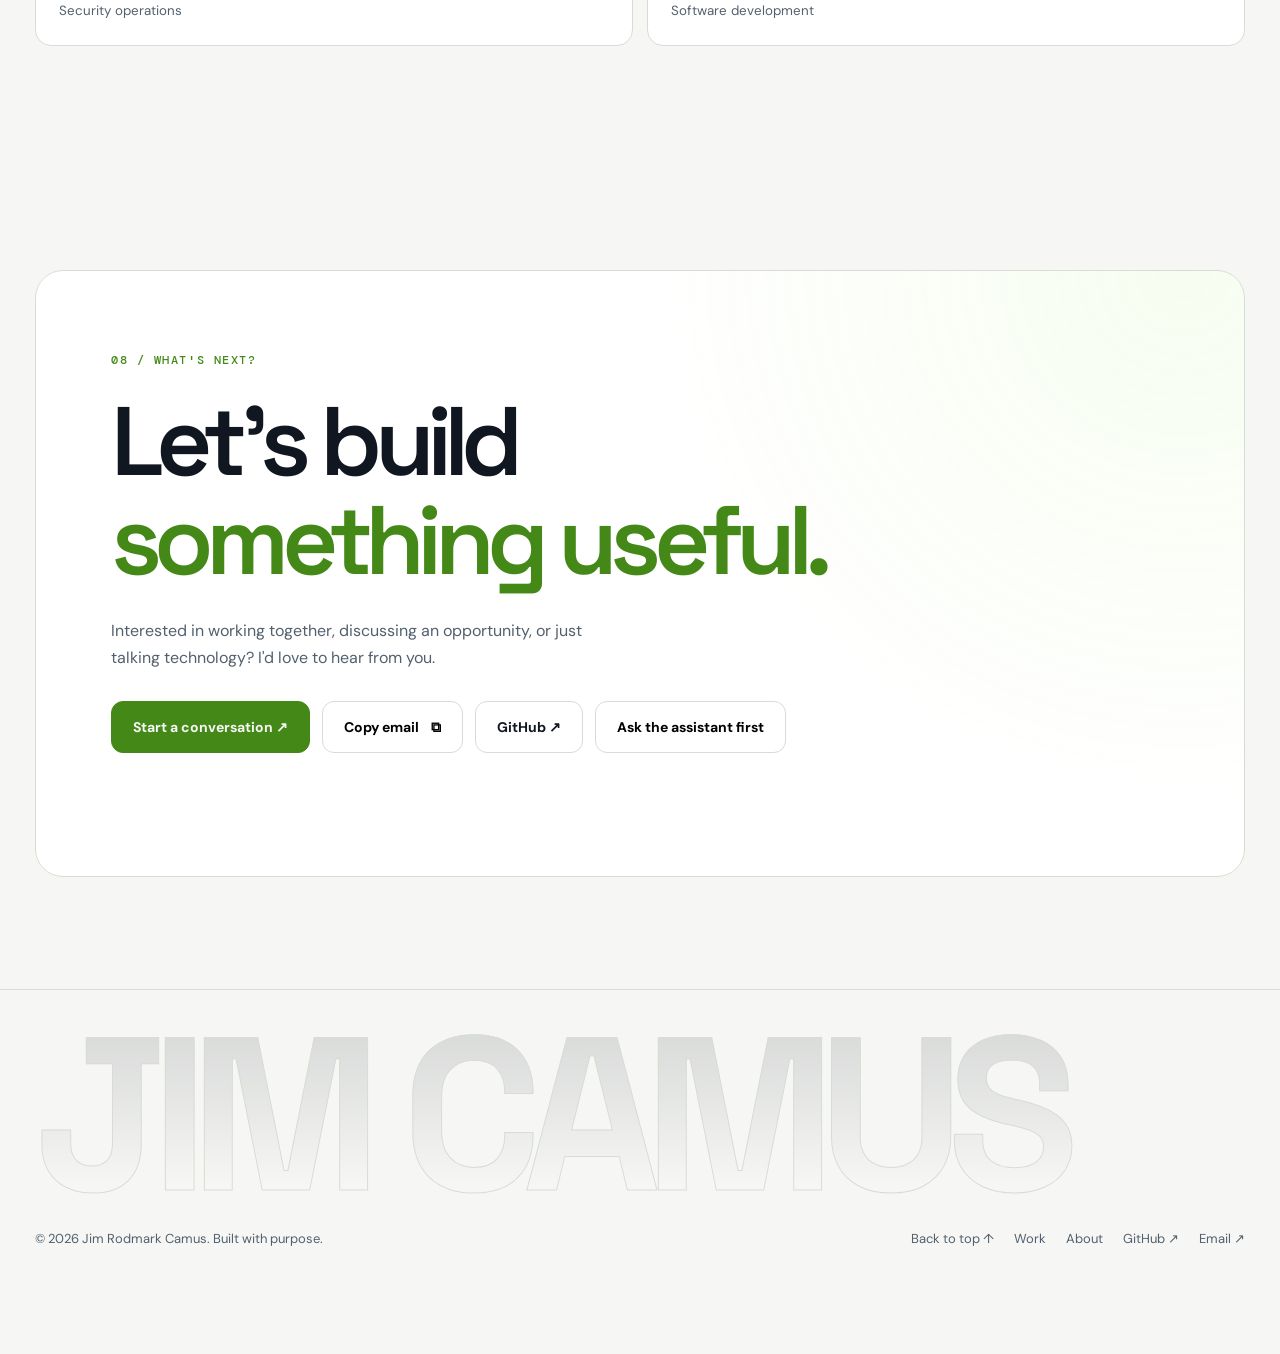
==== commit 731610a7: "" ====
--- a/index.html
+++ b/index.html
@@ -265,12 +265,44 @@
 
 
 
-.leadflow-visual{display:flex;align-items:center;justify-content:center;background:#f5f5f5!important;min-height:300px;height:300px;padding:10px;transition:filter .25s ease}
-.leadflow-visual img{display:block;width:auto;height:100%;max-width:100%;object-fit:contain;border-radius:5px;box-shadow:0 12px 35px #17202b35;transform:rotate(-2deg) scale(.96);transition:transform .45s cubic-bezier(.18,.75,.2,1),box-shadow .4s ease}
-.project:hover .leadflow-visual img,.leadflow-visual:focus-visible img{transform:rotate(-.5deg) translateY(-7px) scale(1.025);box-shadow:0 23px 48px #17202b50}
-.leadflow-visual:hover{filter:brightness(1.025)}
-@media(max-width:600px){.leadflow-visual{height:280px;min-height:280px;padding:8px}}
-@media(prefers-reduced-motion:reduce){.leadflow-visual,.leadflow-visual img{transition:none!important}.leadflow-visual img,.project:hover .leadflow-visual img,.leadflow-visual:focus-visible img{transform:none!important}}
+.leadflow-visual{
+  display:flex;align-items:center;justify-content:center;min-height:300px;height:300px;
+  padding:14px;position:relative;overflow:hidden;
+  background:
+    radial-gradient(circle at 20% 20%,rgba(180,241,122,.18),transparent 32%),
+    radial-gradient(circle at 80% 30%,rgba(124,219,223,.14),transparent 30%),
+    linear-gradient(135deg,#0d1117 0%,#111927 45%,#0a0f18 100%)!important;
+  transition:filter .25s ease;
+}
+.leadflow-visual::before{
+  content:"";position:absolute;inset:0;opacity:.18;
+  background-image:linear-gradient(rgba(255,255,255,.07) 1px,transparent 1px),linear-gradient(90deg,rgba(255,255,255,.07) 1px,transparent 1px);
+  background-size:24px 24px;
+  mask-image:linear-gradient(135deg,transparent 5%,#000 35%,#000 100%);
+  pointer-events:none;
+}
+.leadflow-visual::after{
+  content:"";position:absolute;width:220px;height:220px;border-radius:50%;
+  background:radial-gradient(circle,rgba(180,241,122,.16),transparent 70%);
+  bottom:-60px;right:-40px;filter:blur(10px);pointer-events:none;
+}
+.leadflow-visual img{
+  display:block;width:auto;height:100%;max-width:100%;object-fit:contain;
+  border-radius:8px;box-shadow:0 16px 40px rgba(0,0,0,.32);
+  transform:rotate(-2deg) scale(.96);
+  transition:transform .45s cubic-bezier(.18,.75,.2,1),box-shadow .4s ease;
+  position:relative;z-index:1;
+}
+.project:hover .leadflow-visual img,.leadflow-visual:focus-visible img{
+  transform:rotate(-.5deg) translateY(-7px) scale(1.025);
+  box-shadow:0 26px 54px rgba(0,0,0,.42);
+}
+.leadflow-visual:hover{filter:brightness(1.04)}
+@media(max-width:600px){.leadflow-visual{height:280px;min-height:280px;padding:10px}}
+@media(prefers-reduced-motion:reduce){
+  .leadflow-visual,.leadflow-visual img{transition:none!important}
+  .leadflow-visual img,.project:hover .leadflow-visual img,.leadflow-visual:focus-visible img{transform:none!important}
+}
 
 </style>
 </head>
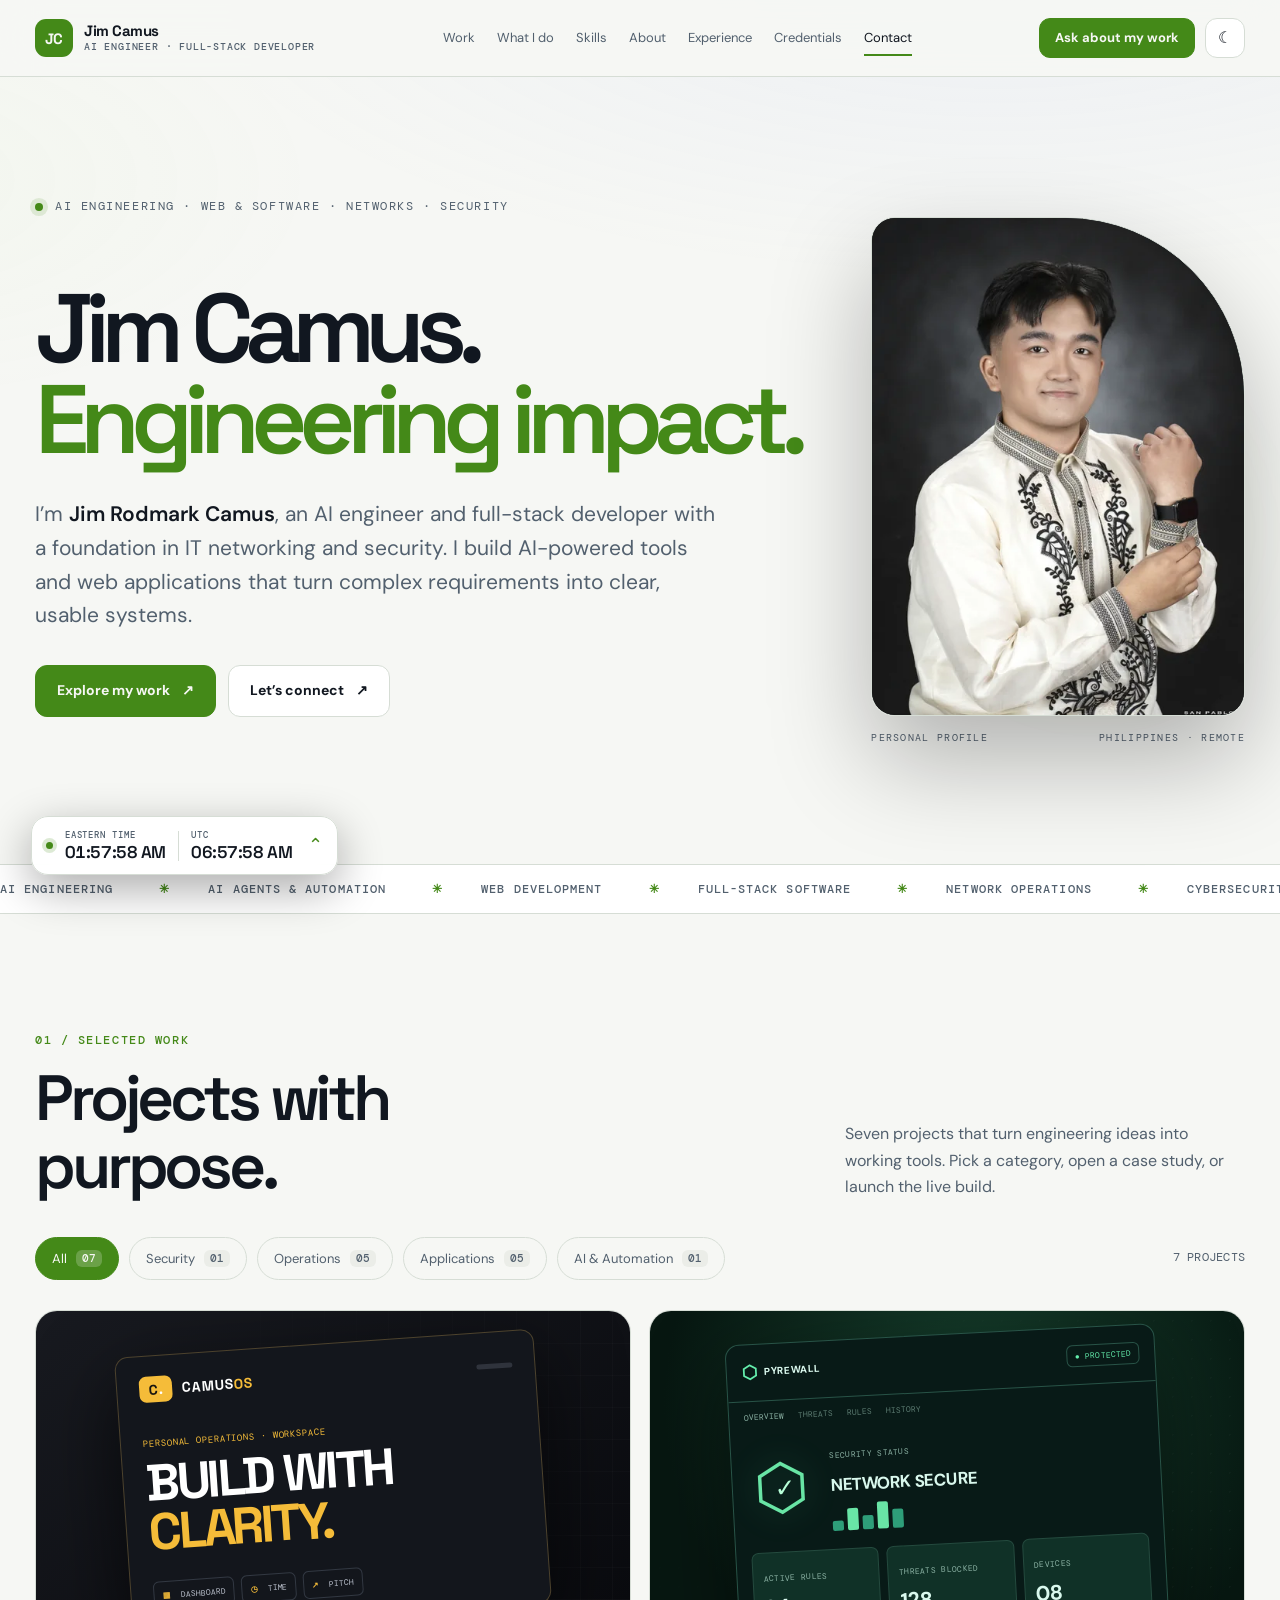
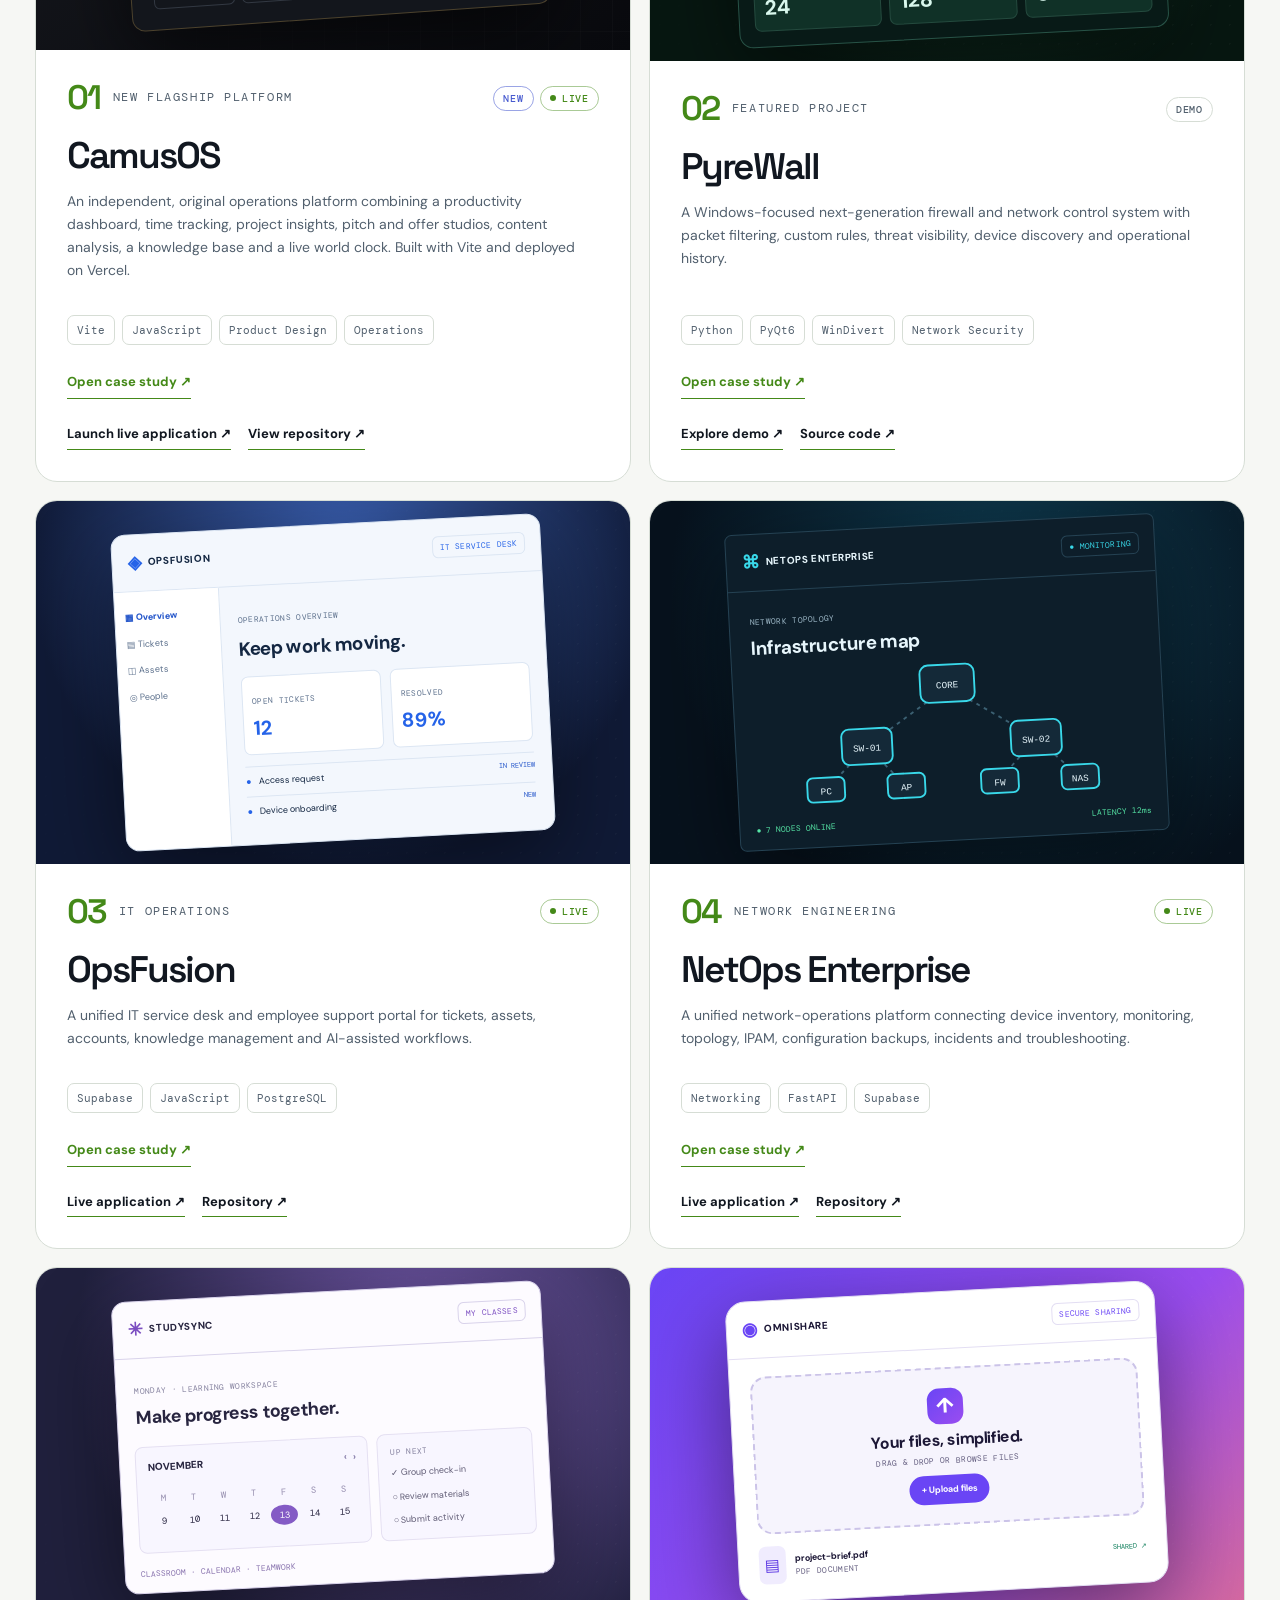
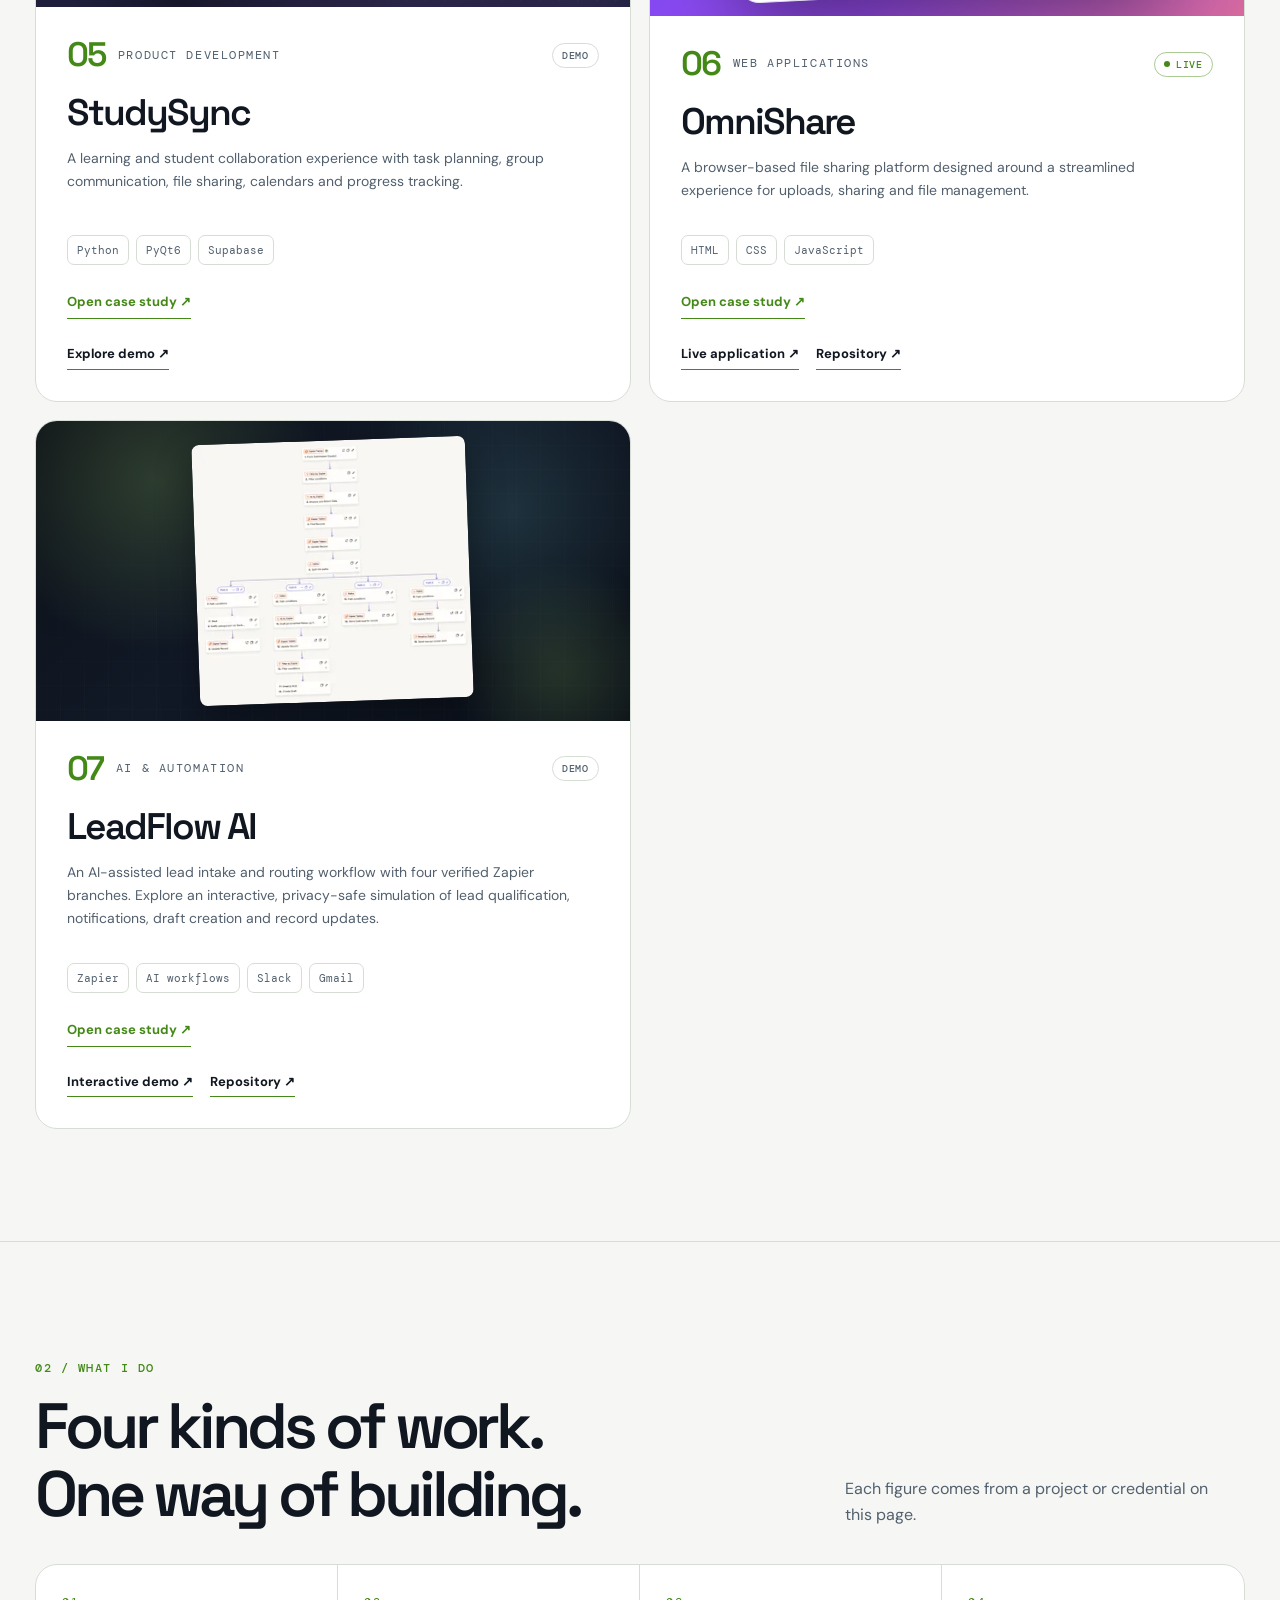
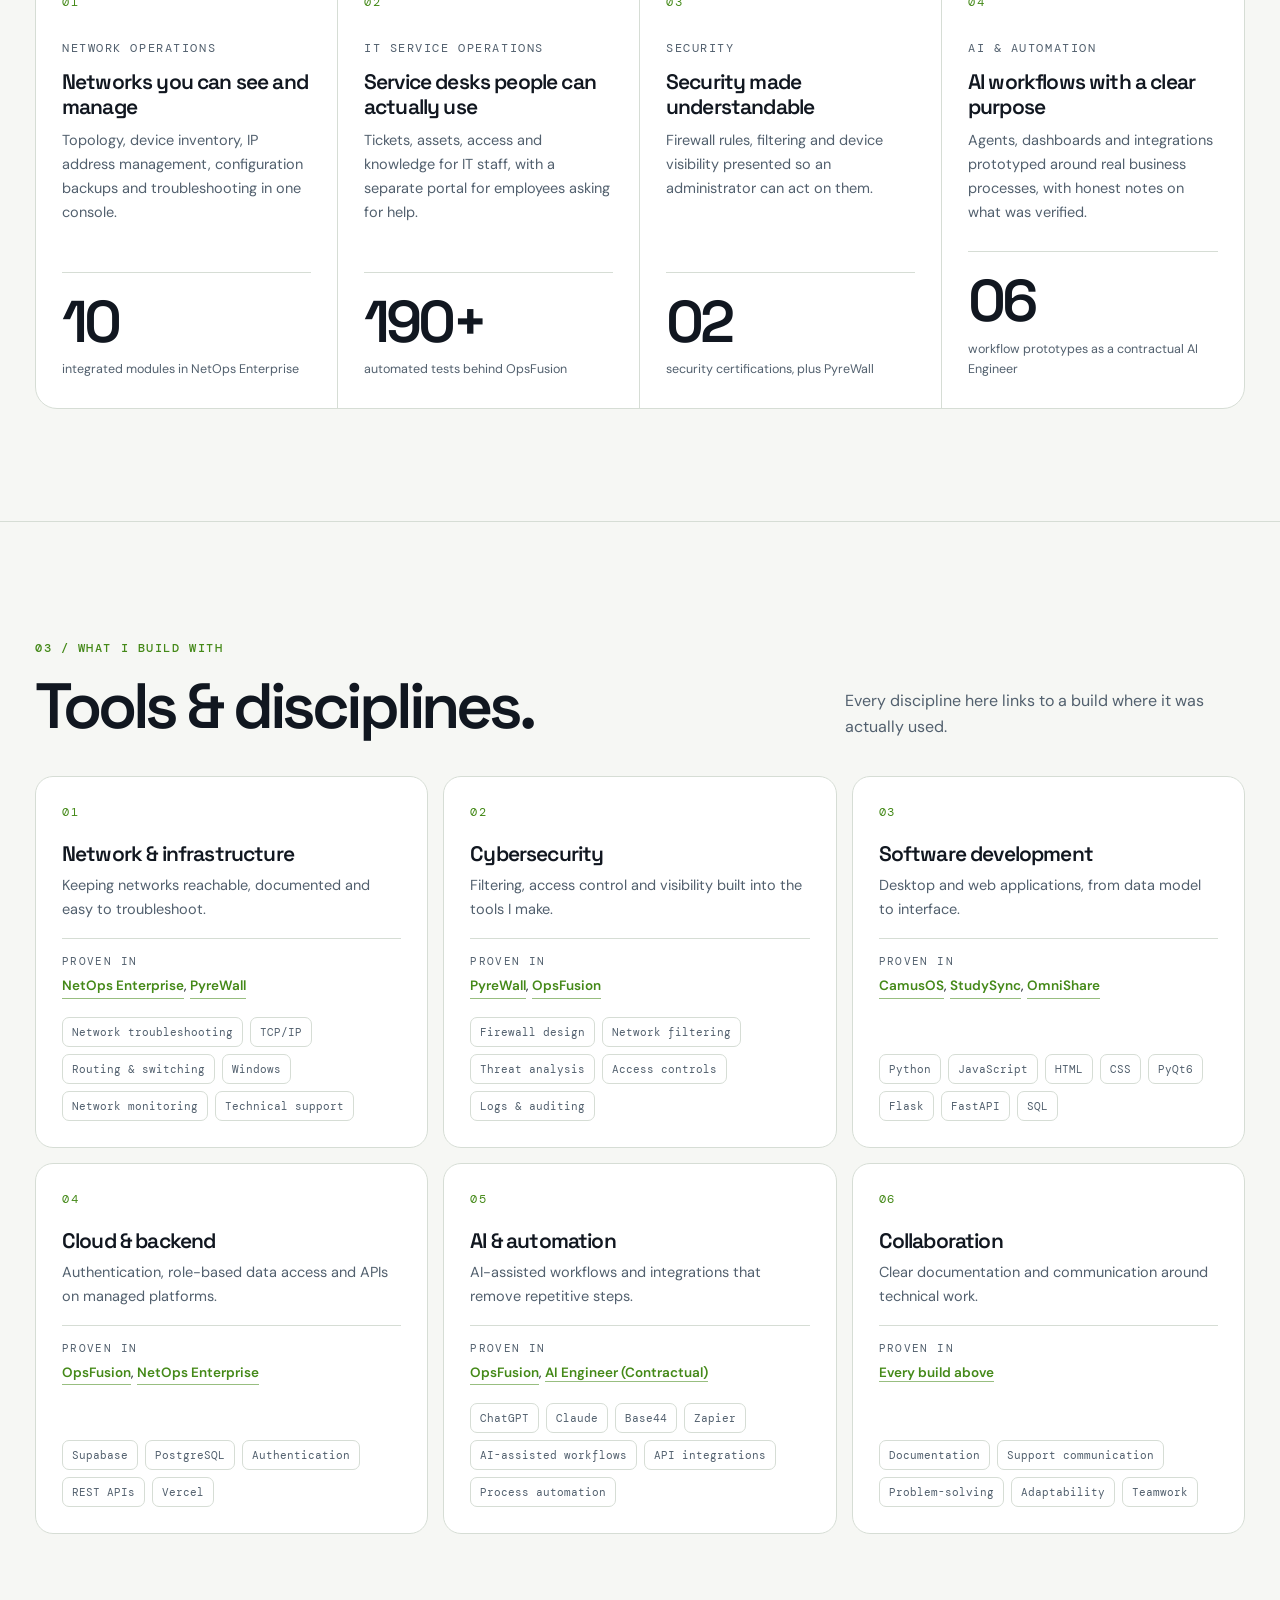
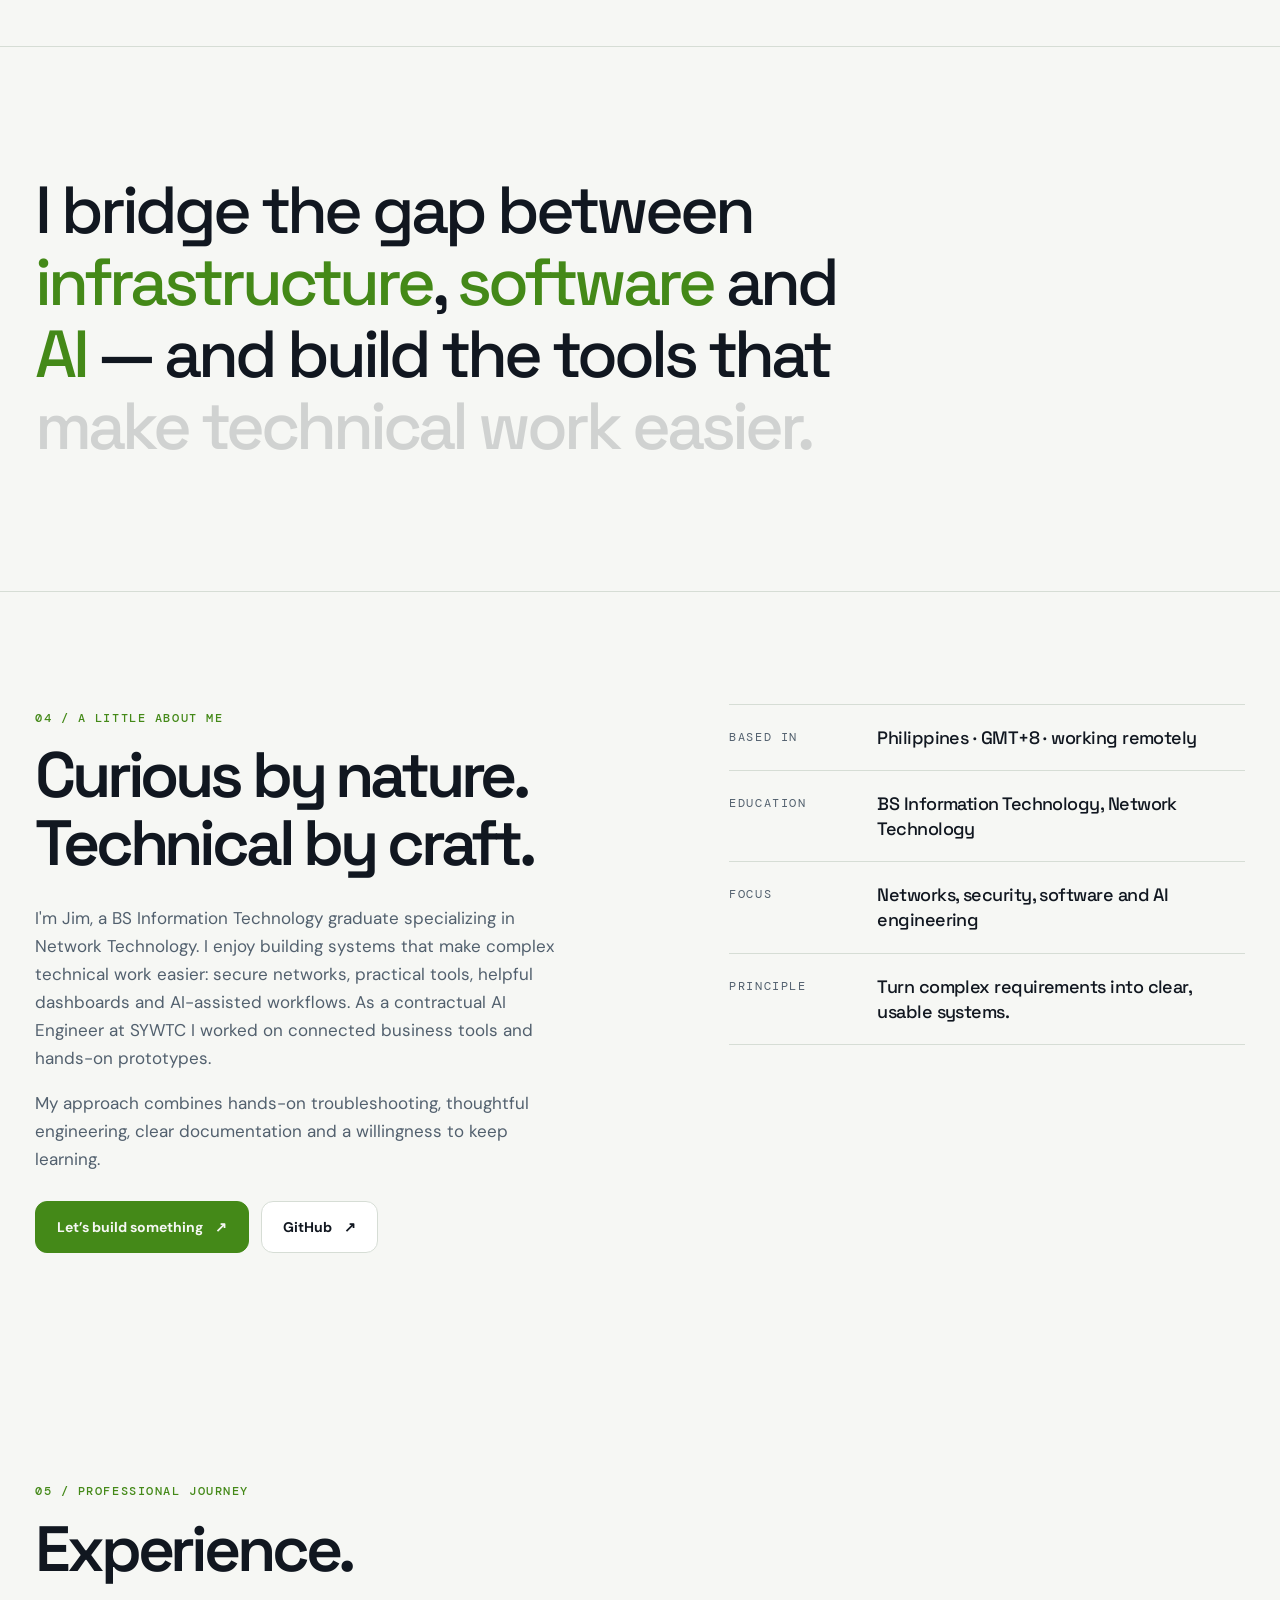
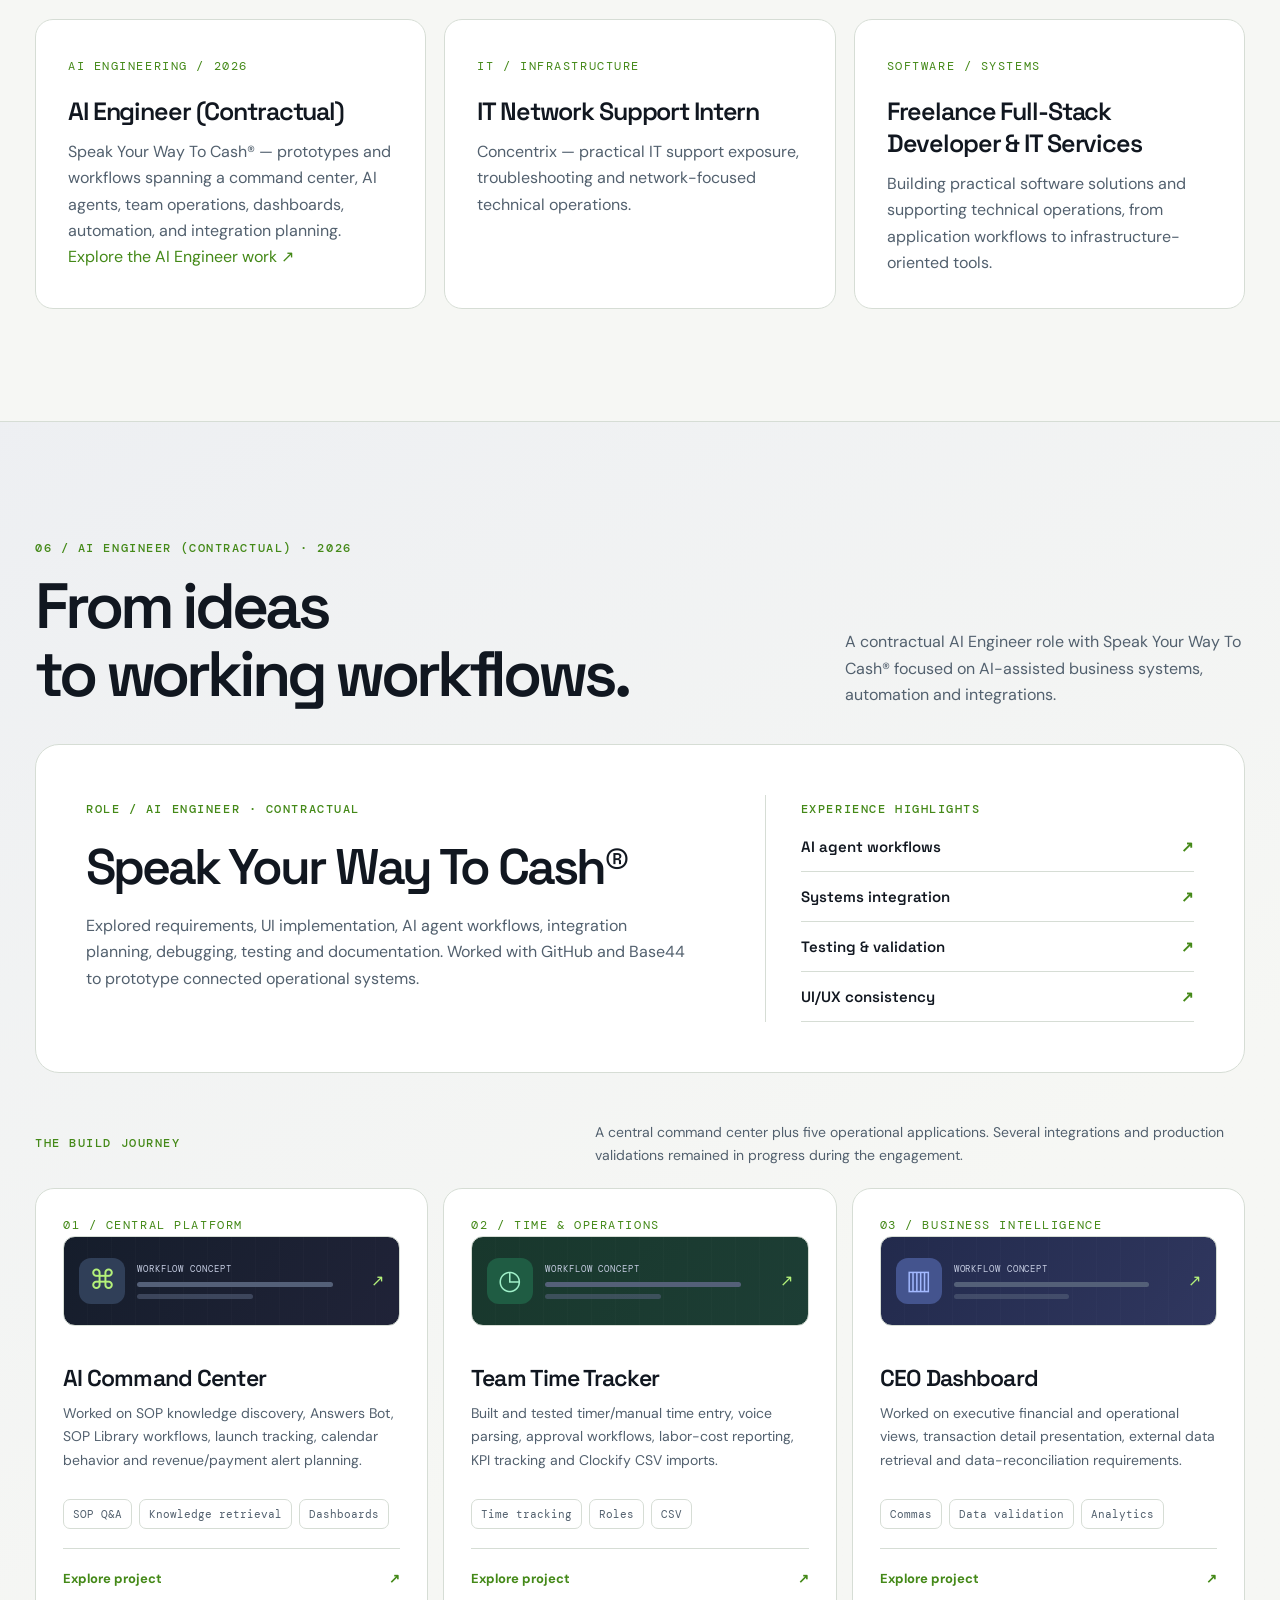
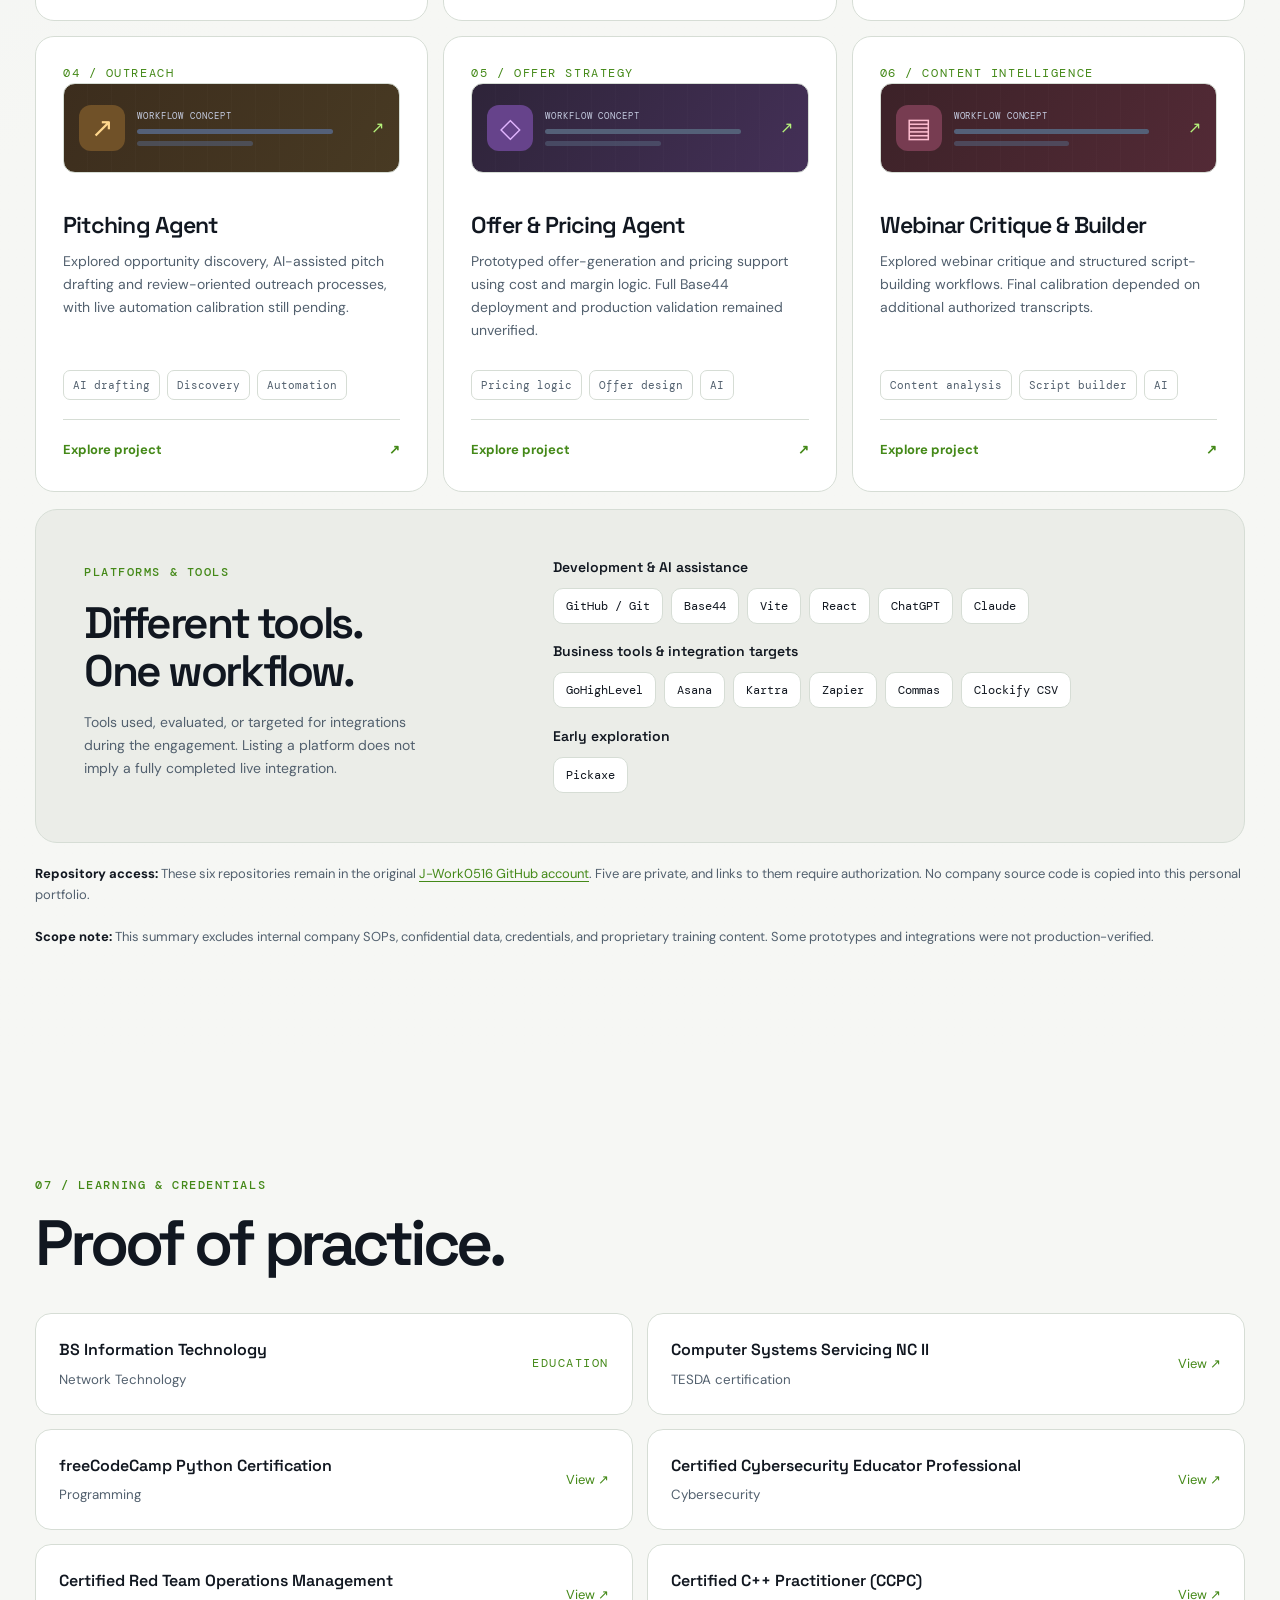
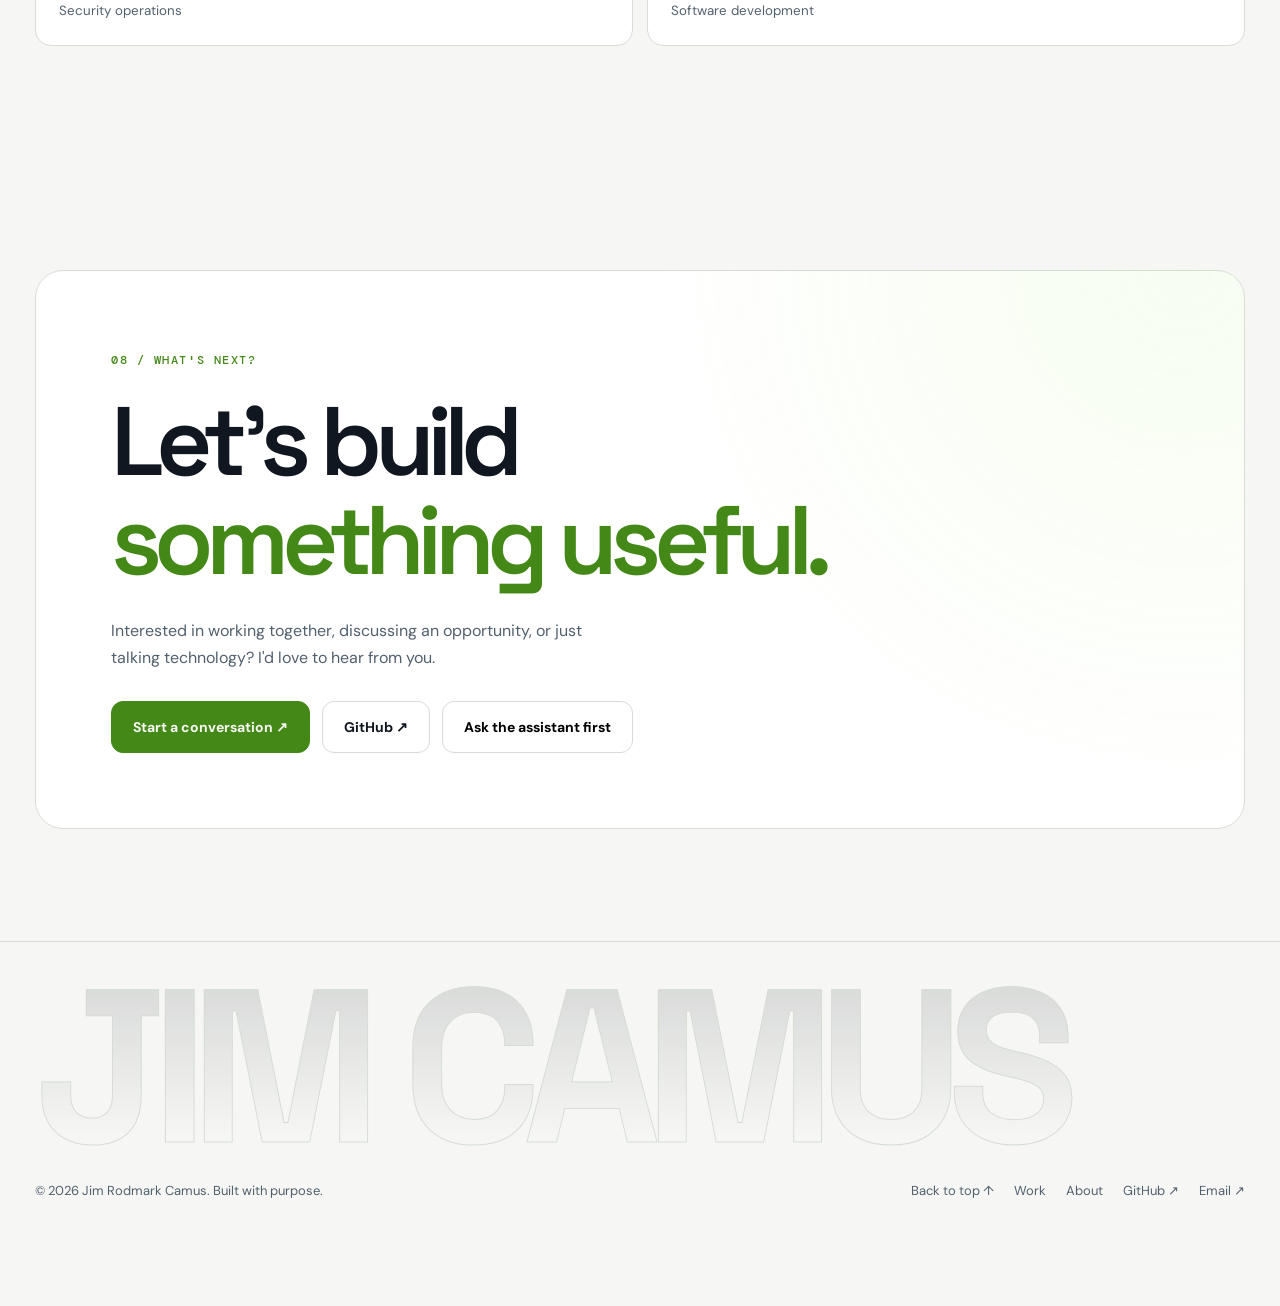
==== commit b7f46e58: "" ====
--- a/index.html
+++ b/index.html
@@ -76,7 +76,7 @@
 .nav-search{background:var(--panel);border:1px solid var(--line);color:var(--muted);border-radius:12px;padding:8px 11px;display:flex;gap:13px;align-items:center;font-size:12px}.nav-search:hover{border-color:var(--accent);color:var(--ink)}.nav-search kbd{font:10px "DM Mono";border:1px solid var(--line);border-radius:5px;padding:3px 5px}
 .filter-count{align-self:center;margin-left:auto;color:var(--muted);letter-spacing:.02em}
 .case-study-btn{margin-top:18px;align-self:flex-start;color:var(--accent);background:transparent;padding:8px 0;border:0;border-bottom:1px solid var(--accent);font:700 13px "DM Sans"}.case-study-btn:hover{color:var(--ink);border-color:var(--ink)}.case-study-btn span{display:inline-block;transition:transform .2s}.case-study-btn:hover span{transform:translate(3px,-3px)}
-.portfolio-dialog{max-height:min(88vh,980px);width:min(92vw,760px);border:1px solid var(--line);border-radius:22px;padding:0;background:var(--panel);color:var(--ink);box-shadow:0 30px 120px #000b;overscroll-behavior:contain}.portfolio-dialog::backdrop{background:rgba(2,4,9,.78);backdrop-filter:blur(9px)}.portfolio-dialog[open]{animation:dialog-in .25s ease-out both}@keyframes dialog-in{from{opacity:0;transform:translateY(12px) scale(.99)}to{opacity:1;transform:none}}.dialog-inner{padding:clamp(22px,4vw,42px)}.dialog-top{display:flex;justify-content:space-between;align-items:center;gap:20px;margin-bottom:20px}.dialog-close{background:var(--panel2);border:1px solid var(--line);border-radius:10px;color:var(--ink);width:40px;height:40px}.dialog-close:hover{border-color:var(--accent)}.search-label{display:block;font:600 clamp(24px,4vw,36px) "Space Grotesk";letter-spacing:-.05em;margin-bottom:15px}.search-dialog input{width:100%;padding:16px;background:var(--bg);border:1px solid var(--line);border-radius:12px;color:var(--ink);font:16px "DM Sans"}.search-results{max-height:45vh;overflow-y:auto;margin-top:18px}.search-result{width:100%;display:flex;justify-content:space-between;gap:16px;text-align:left;padding:16px 8px;border:0;border-bottom:1px solid var(--line);background:transparent;color:var(--ink)}.search-result:hover,.search-result:focus-visible{background:var(--panel2)}.search-result span{font-weight:600}.search-result small{color:var(--muted)}.search-hint{color:var(--muted);font-size:10px;margin:22px 0 0}.search-empty{padding:15px 8px;color:var(--muted)}.case-dialog h2{font:600 clamp(38px,6vw,70px)/1.1 "Space Grotesk";letter-spacing:-.065em;margin:0 0 18px}.case-lead{font-size:18px;color:var(--muted);max-width:600px}.case-detail-grid{display:grid;grid-template-columns:1fr 1fr;gap:20px;margin:27px 0}.case-detail-grid>div,.case-result{background:var(--panel2);border:1px solid var(--line);border-radius:14px;padding:22px}.case-detail-grid p,.case-result p{color:var(--muted);margin:10px 0 0;font-size:14px}.case-tools{display:flex;gap:8px;flex-wrap:wrap;margin:25px 0}.case-tools span{padding:8px 10px;border:1px solid var(--line);border-radius:8px;color:var(--muted);font:12px "DM Mono"}.case-actions{display:flex;flex-wrap:wrap;gap:10px}.case-actions a{min-height:44px}.copy-status{min-height:22px;font-size:13px!important;color:var(--accent)!important}
+.portfolio-dialog{max-height:min(88vh,980px);width:min(92vw,760px);border:1px solid var(--line);border-radius:22px;padding:0;background:var(--panel);color:var(--ink);box-shadow:0 30px 120px #000b;overscroll-behavior:contain}.portfolio-dialog::backdrop{background:rgba(2,4,9,.78);backdrop-filter:blur(9px)}.portfolio-dialog[open]{animation:dialog-in .25s ease-out both}@keyframes dialog-in{from{opacity:0;transform:translateY(12px) scale(.99)}to{opacity:1;transform:none}}.dialog-inner{padding:clamp(22px,4vw,42px)}.dialog-top{display:flex;justify-content:space-between;align-items:center;gap:20px;margin-bottom:20px}.dialog-close{background:var(--panel2);border:1px solid var(--line);border-radius:10px;color:var(--ink);width:40px;height:40px}.dialog-close:hover{border-color:var(--accent)}.search-label{display:block;font:600 clamp(24px,4vw,36px) "Space Grotesk";letter-spacing:-.05em;margin-bottom:15px}.search-dialog input{width:100%;padding:16px;background:var(--bg);border:1px solid var(--line);border-radius:12px;color:var(--ink);font:16px "DM Sans"}.search-results{max-height:45vh;overflow-y:auto;margin-top:18px}.search-result{width:100%;display:flex;justify-content:space-between;gap:16px;text-align:left;padding:16px 8px;border:0;border-bottom:1px solid var(--line);background:transparent;color:var(--ink)}.search-result:hover,.search-result:focus-visible{background:var(--panel2)}.search-result span{font-weight:600}.search-result small{color:var(--muted)}.search-hint{color:var(--muted);font-size:10px;margin:22px 0 0}.search-empty{padding:15px 8px;color:var(--muted)}.case-dialog h2{font:600 clamp(38px,6vw,70px)/1.1 "Space Grotesk";letter-spacing:-.065em;margin:0 0 18px}.case-lead{font-size:18px;color:var(--muted);max-width:600px}.case-detail-grid{display:grid;grid-template-columns:1fr 1fr;gap:20px;margin:27px 0}.case-detail-grid>div,.case-result{background:var(--panel2);border:1px solid var(--line);border-radius:14px;padding:22px}.case-detail-grid p,.case-result p{color:var(--muted);margin:10px 0 0;font-size:14px}.case-tools{display:flex;gap:8px;flex-wrap:wrap;margin:25px 0}.case-tools span{padding:8px 10px;border:1px solid var(--line);border-radius:8px;color:var(--muted);font:12px "DM Mono"}.case-actions{display:flex;flex-wrap:wrap;gap:10px}.case-actions a{min-height:44px}
 .hero-portrait::after{content:"";pointer-events:none;position:absolute;inset:16% -7% -3% 10%;background:radial-gradient(circle,rgba(180,241,122,.12),transparent 65%);z-index:-1;filter:blur(45px)}.portrait-frame{border-radius:24px 180px 24px 24px}
 .hero h1{max-width:none}.hero-layout .hero-copy{max-width:680px}.project-links{flex-wrap:wrap}.project-content .case-study-btn{margin-top:20px}.section-title{text-wrap:balance}.hero-headline{text-wrap:balance}.section-desc{text-wrap:pretty}
 @media(max-width:1180px){.nav-links{gap:14px}.nav-links a{font-size:12px}.nav-search kbd{display:none}}@media(max-width:1000px){.nav-links{display:none}.menu-btn{display:block}}@media(max-width:640px){.case-detail-grid{grid-template-columns:1fr}.filter-count{width:100%;margin-left:0}.nav-search{padding:8px 10px}.search-dialog input{font-size:16px}}
@@ -404,8 +404,7 @@
 <div class="contact reveal"><span class="mono kicker">08 / What's next?</span>
 <h2>Let's build<br><span class="accent">something useful.</span></h2>
 <p>Interested in working together, discussing an opportunity, or just talking technology? I'd love to hear from you.</p>
-<div class="contact-actions"><a class="btn primary" href="mailto:markcamus06@gmail.com?subject=Portfolio%20inquiry">Start a conversation ↗</a><button class="btn secondary" type="button" id="copyEmail">Copy email <span aria-hidden="true">⧉</span></button><a class="btn secondary" href="https://github.com/Sachibara" target="_blank" rel="noopener noreferrer">GitHub ↗</a><button class="btn secondary" type="button" data-assistant-open aria-haspopup="dialog">Ask the assistant first</button></div>
-<p class="copy-status" id="copyStatus" role="status" aria-live="polite"></p></div>
+<div class="contact-actions"><a class="btn primary" href="https://mail.google.com/mail/?view=cm&amp;fs=1&amp;to=markcamus06%40gmail.com&amp;su=Portfolio%20inquiry" target="_blank" rel="noopener noreferrer">Start a conversation ↗</a><a class="btn secondary" href="https://github.com/Sachibara" target="_blank" rel="noopener noreferrer">GitHub ↗</a><button class="btn secondary" type="button" data-assistant-open aria-haspopup="dialog">Ask the assistant first</button></div></div>
 </section>
 </main>
 <dialog id="caseStudy" class="portfolio-dialog case-dialog" aria-labelledby="caseTitle"><div class="dialog-inner">
@@ -568,12 +567,6 @@
 });
 var count=document.getElementById('projectCount');
 document.querySelectorAll('.filter').forEach(function(btn){btn.addEventListener('click',function(){if(count){var shown=Array.from(document.querySelectorAll('.project')).filter(function(card){return !card.hidden}).length;count.textContent=shown+' '+(shown===1?'project':'projects')}})});
-var copy=document.getElementById('copyEmail');
-if(copy){copy.addEventListener('click',function(){
-var email='markcamus06@gmail.com';var status=document.getElementById('copyStatus');
-if(navigator.clipboard&&window.isSecureContext){navigator.clipboard.writeText(email).then(function(){status.textContent='Email copied: '+email}).catch(function(){status.textContent='Copy unavailable — email: '+email})}
-else status.textContent='Email: '+email;
-})}
 
 
 /* World clock uses IANA time zones and Intl.DateTimeFormat.
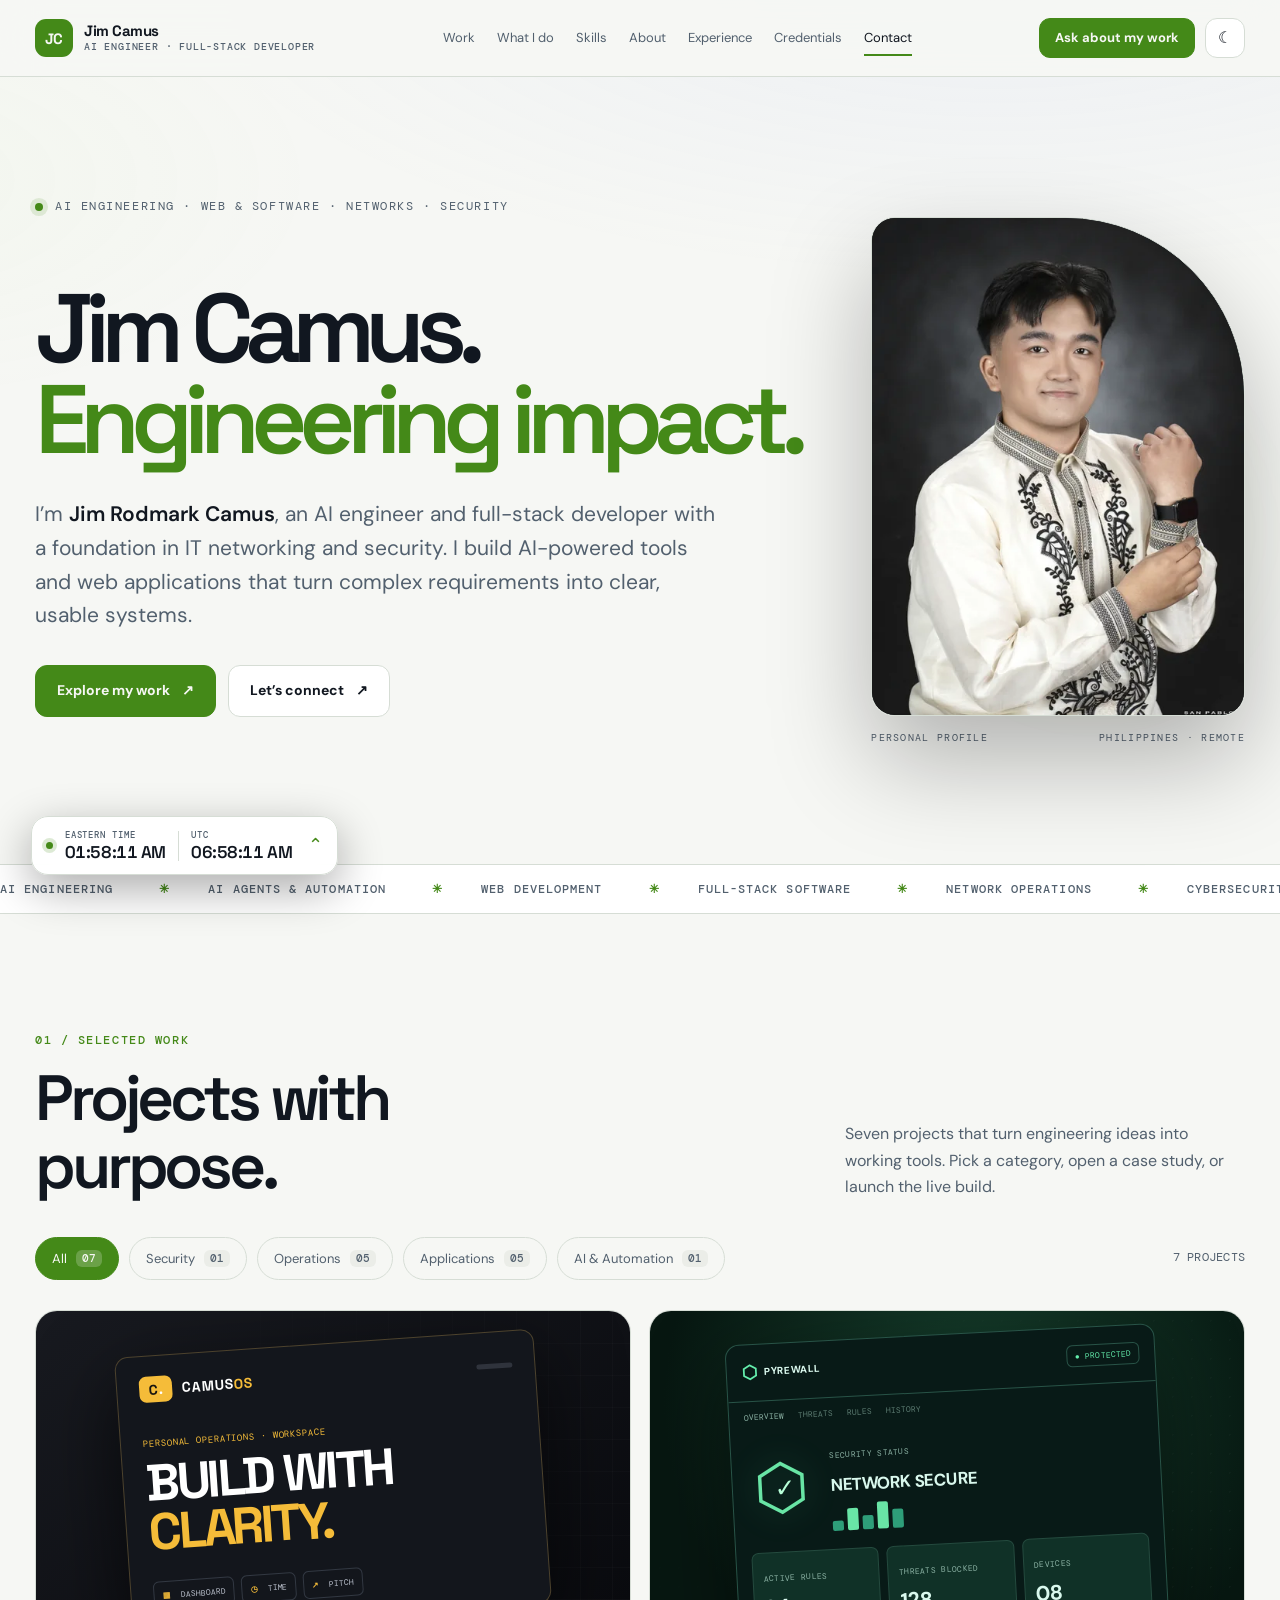
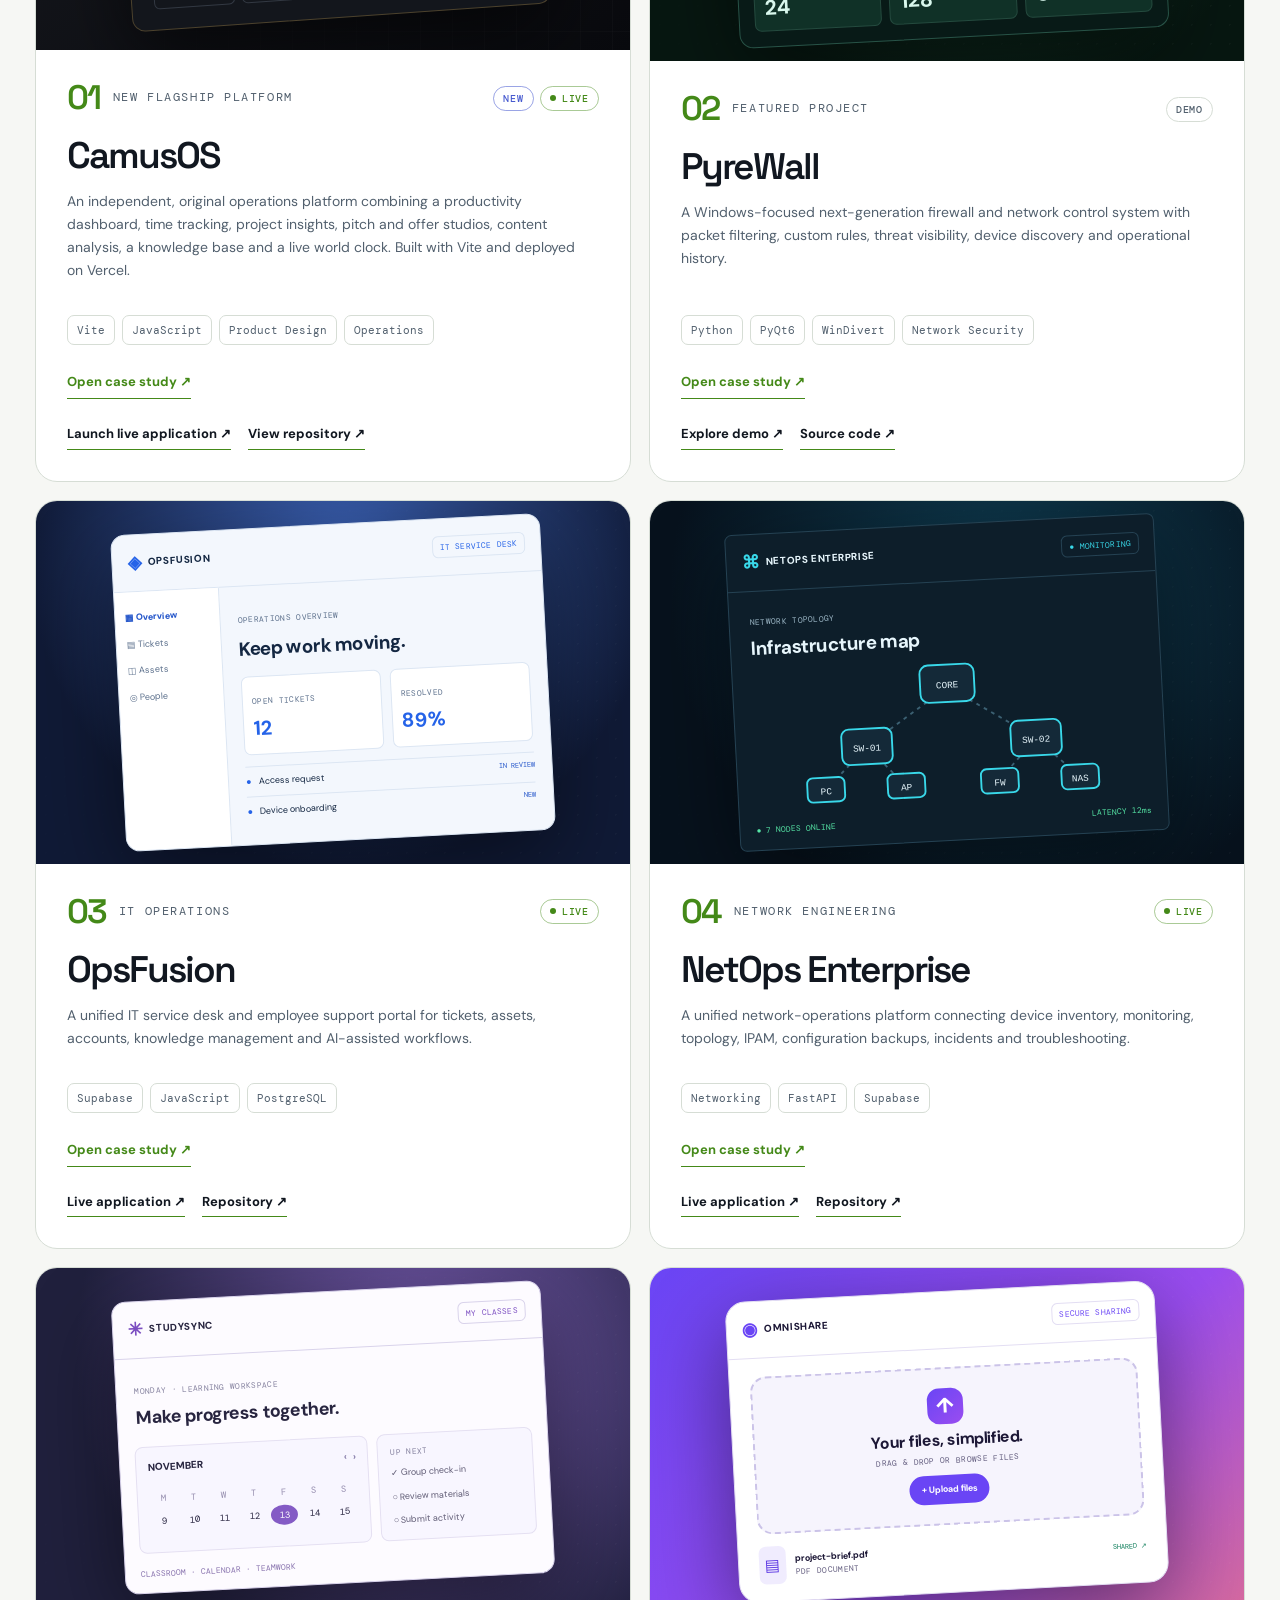
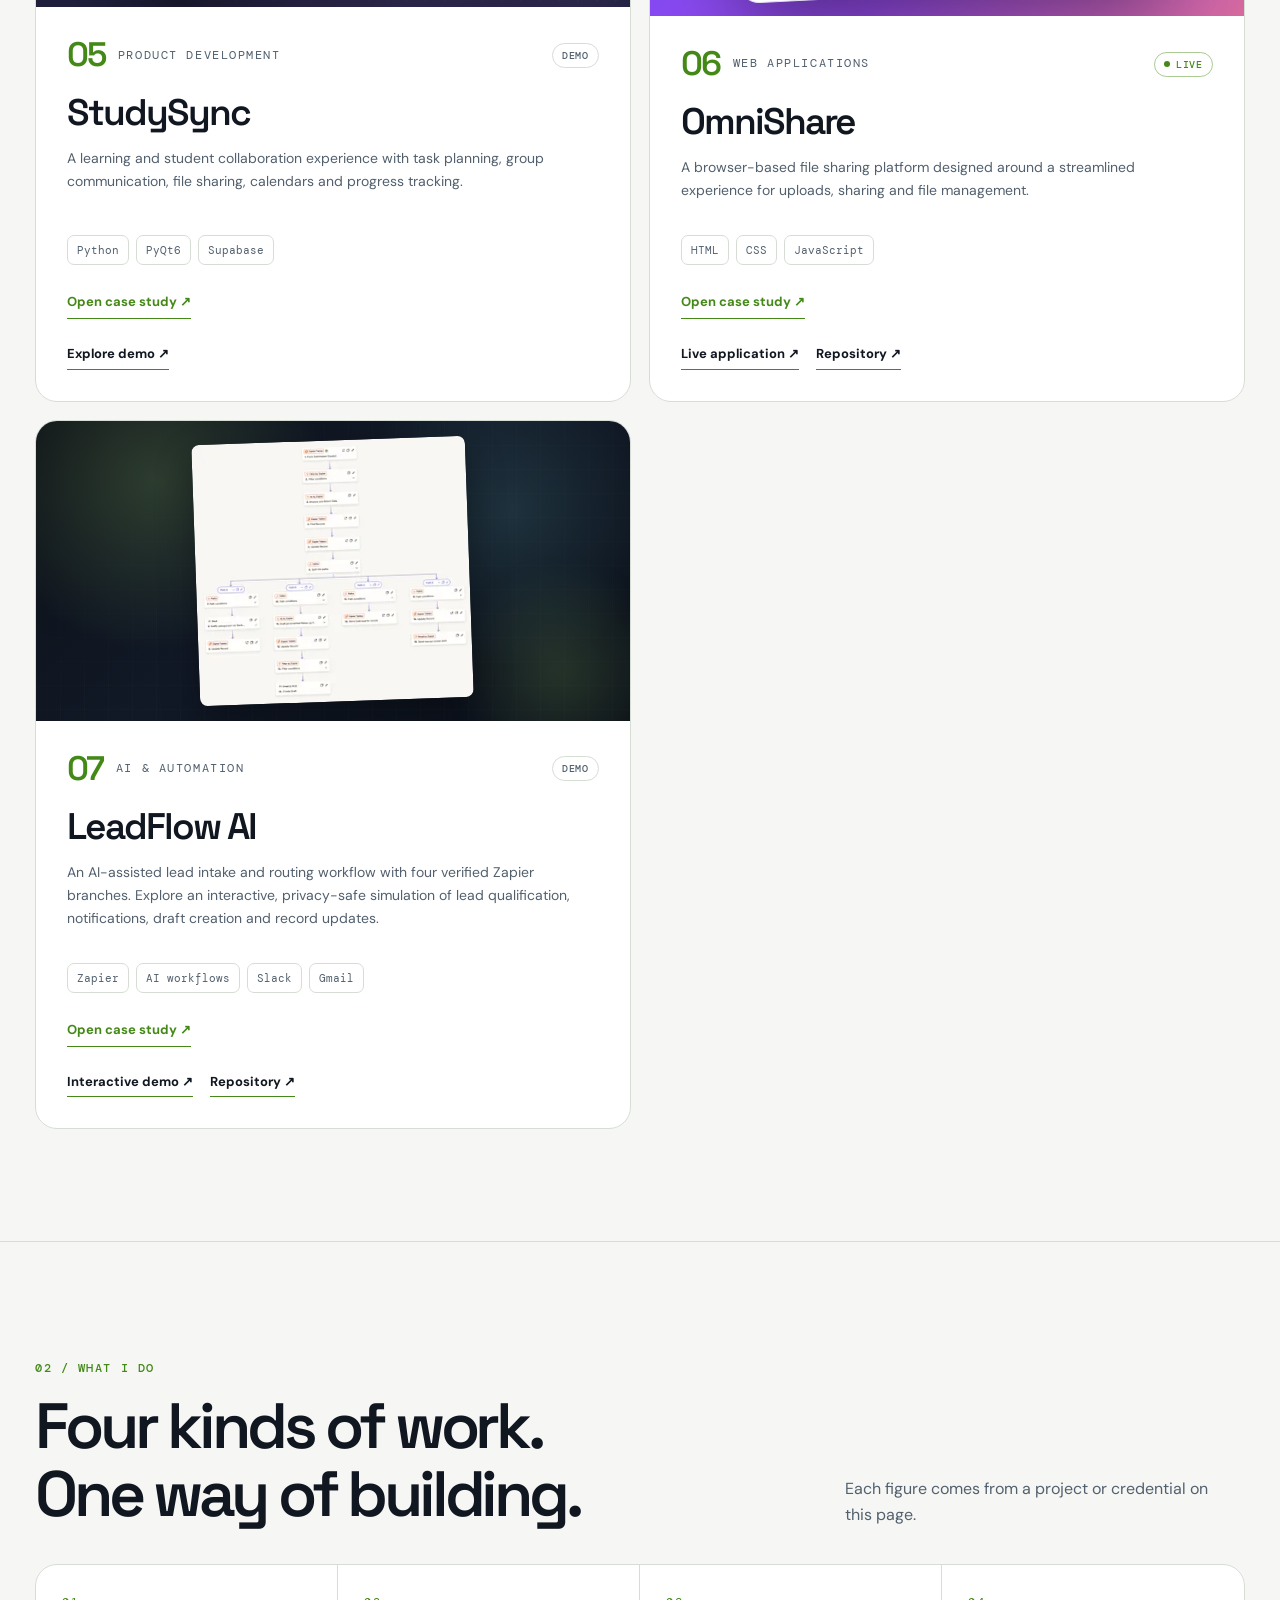
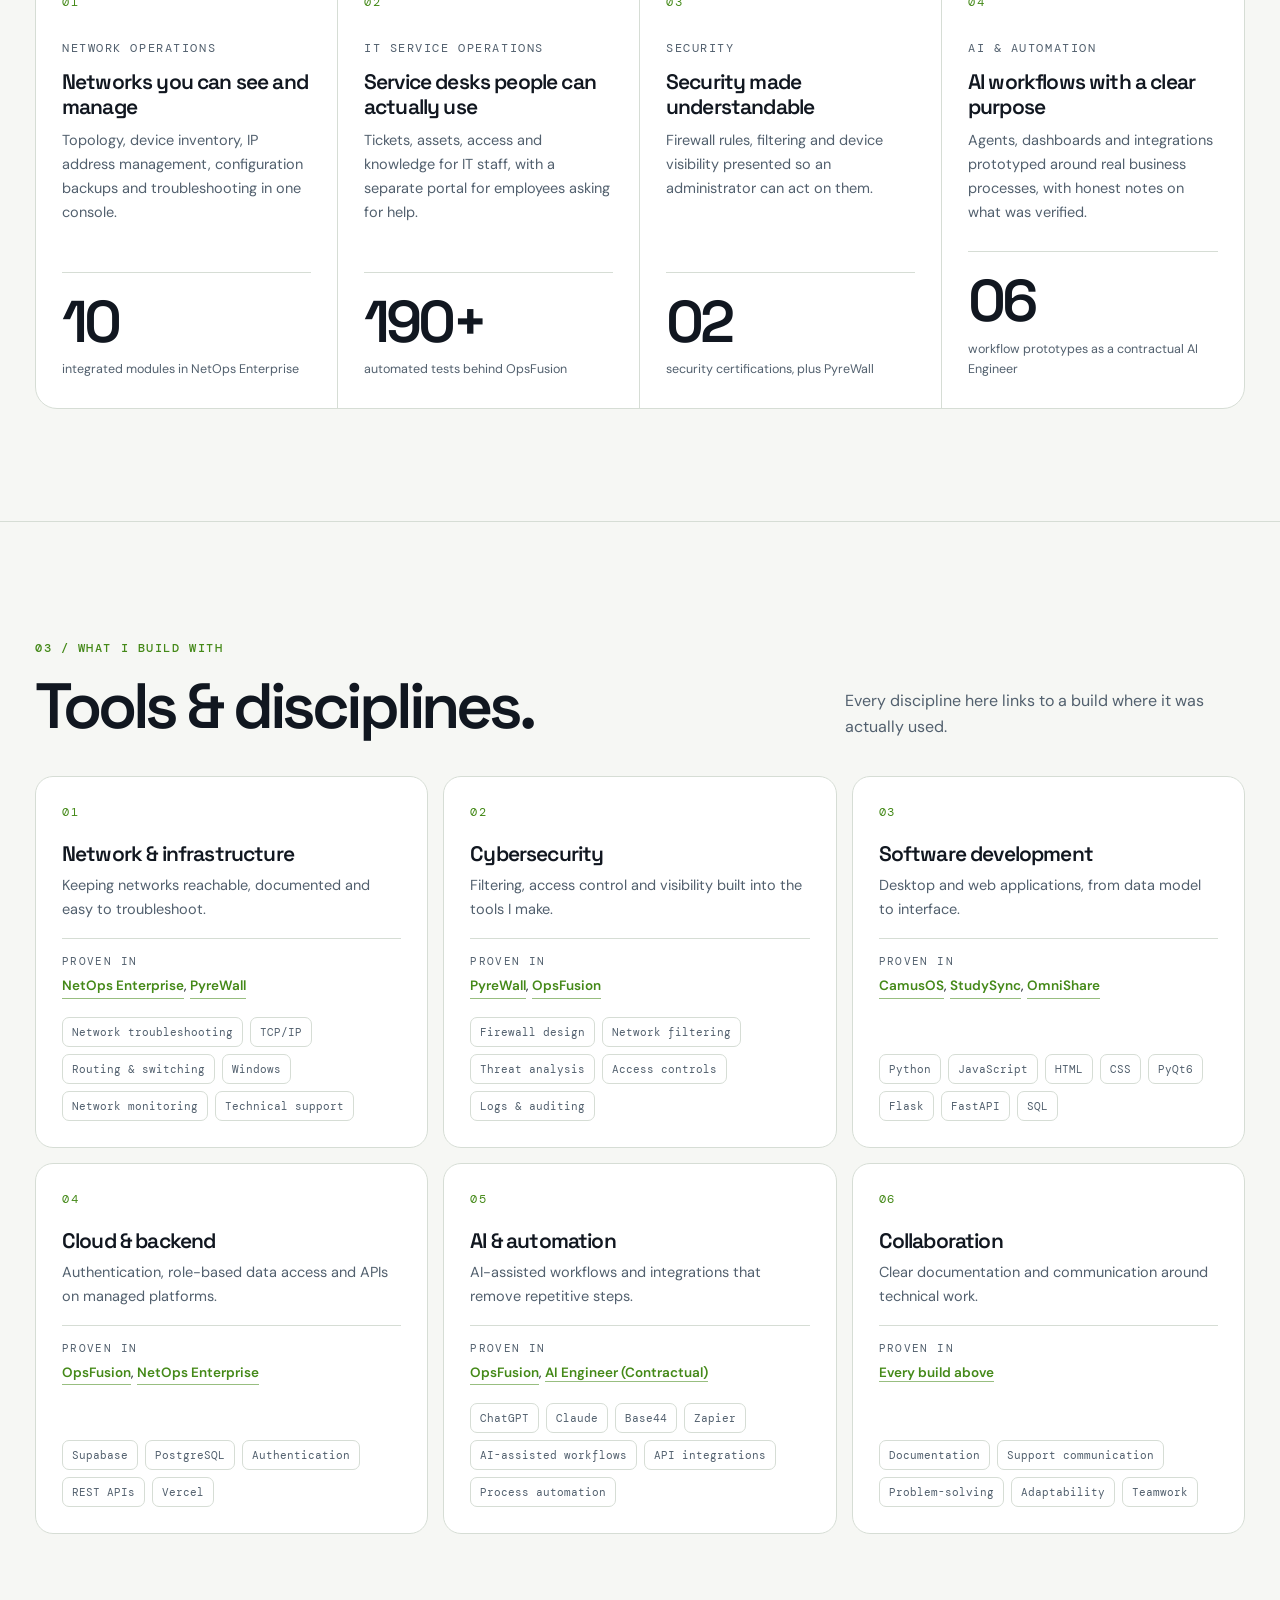
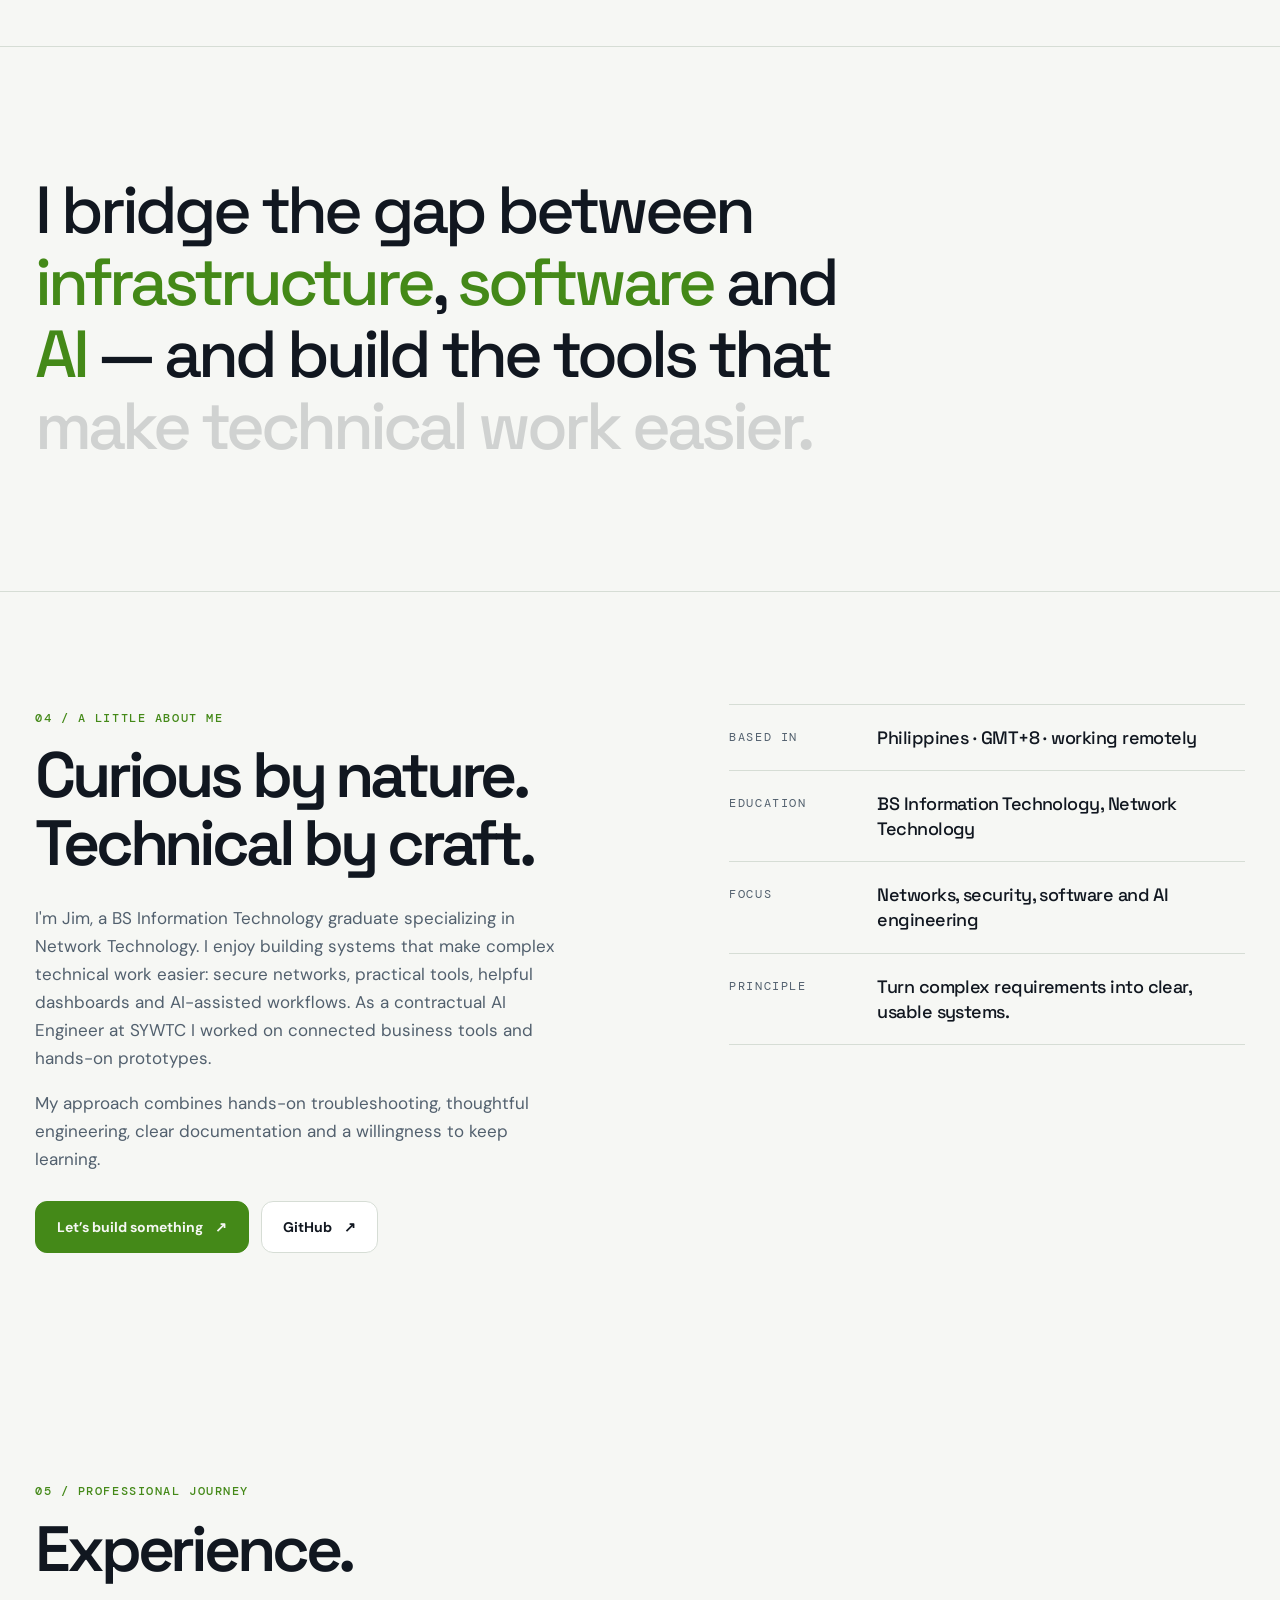
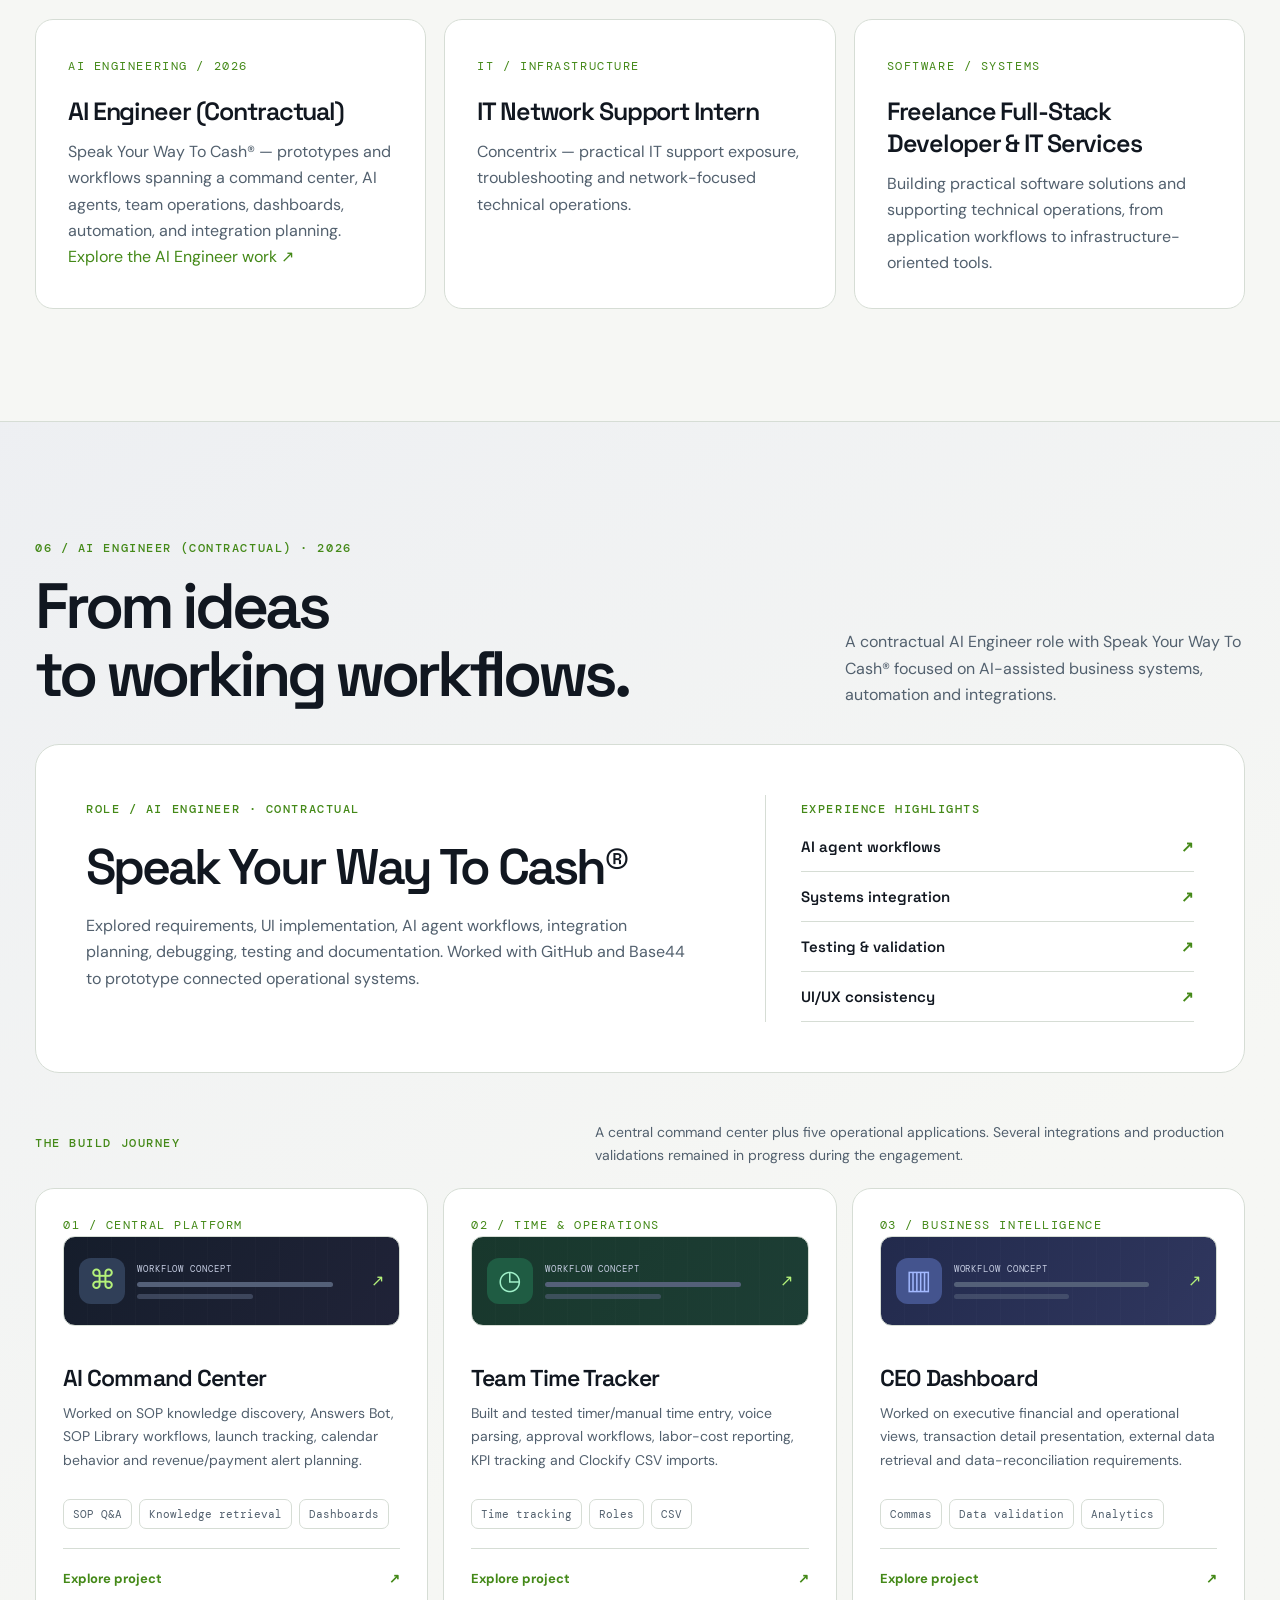
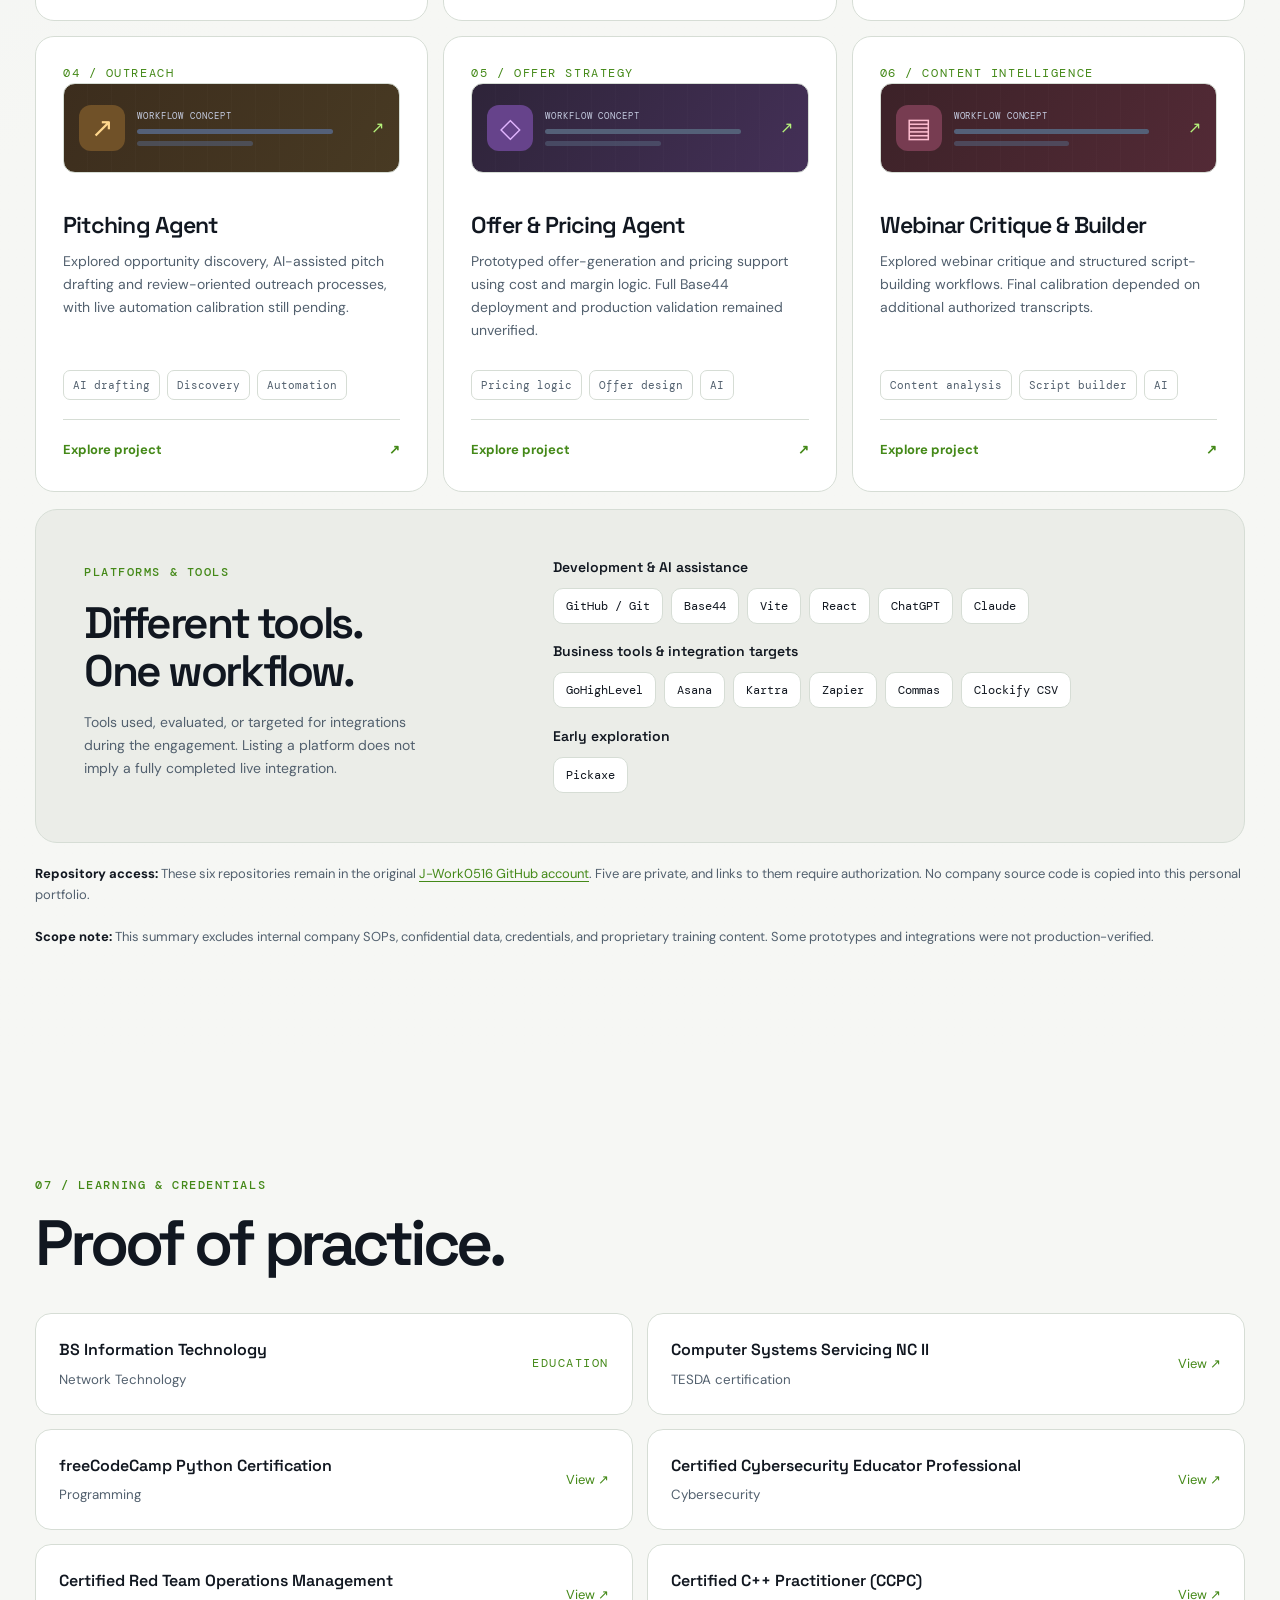
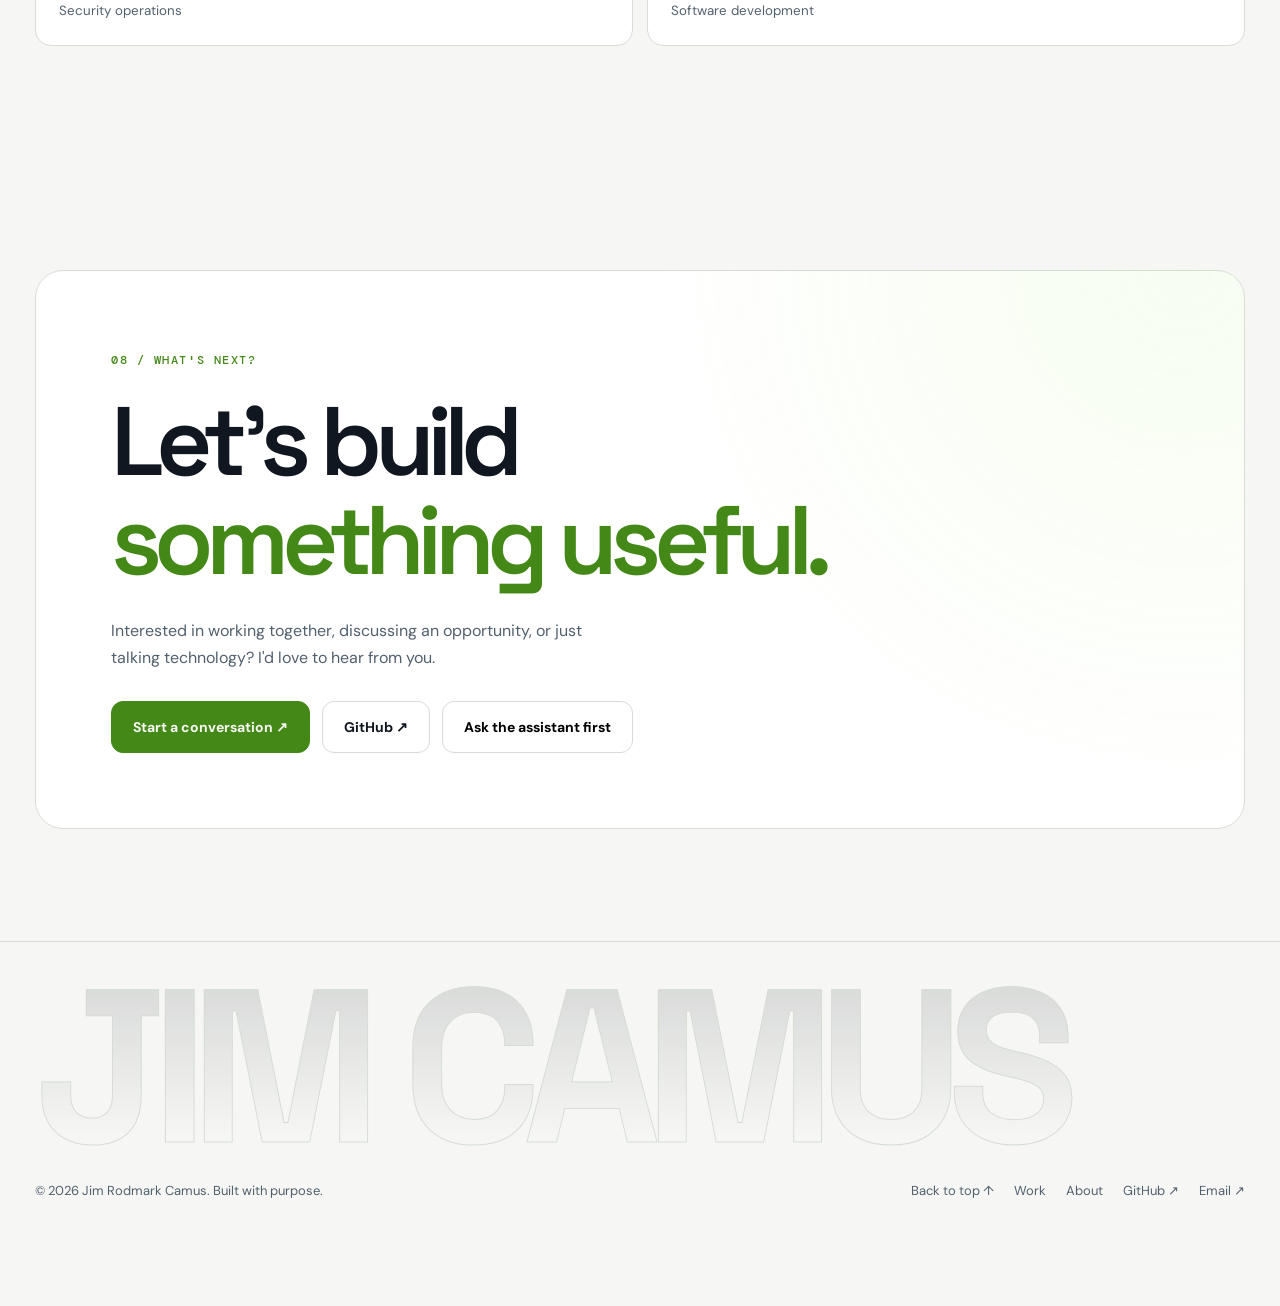
==== commit 532eb58c: "" ====
--- a/index.html
+++ b/index.html
@@ -416,7 +416,7 @@
 </div></dialog>
 <dialog id="assistant" class="portfolio-dialog assistant-dialog" aria-labelledby="assistantTitle">
 <div class="dialog-inner assistant-inner">
-<div class="dialog-top"><div class="ask-card-head"><span class="ask-avatar" aria-hidden="true">JC</span><div><strong id="assistantTitle">Portfolio assistant</strong><small data-assistant-mode>Scripted answers · instant</small></div></div>
+<div class="dialog-top"><div class="ask-card-head"><span class="ask-avatar" aria-hidden="true">JC</span><div><strong id="assistantTitle">Portfolio assistant</strong><small data-assistant-mode>AI answers</small></div></div>
 <button type="button" class="dialog-close" data-close="assistant" aria-label="Close assistant">✕</button></div>
 <div class="chat" id="chatLog" role="log" aria-live="polite" aria-label="Conversation"></div>
 <div class="ask-chips" id="chatChips"></div>
@@ -424,7 +424,7 @@
 <input id="chatInput" type="text" maxlength="300" autocomplete="off" placeholder="Ask about projects, skills or experience…">
 <button class="icon-btn" type="button" id="chatMic" aria-label="Ask by voice" title="Ask by voice" hidden>🎙</button>
 <button class="btn primary" type="submit">Ask</button></form>
-<div class="chat-foot"><label class="chat-speak"><input type="checkbox" id="chatSpeak"> Read answers aloud</label><span id="chatNote">Answers are pre-written from this portfolio. For anything else, email me.</span></div>
+<div class="chat-foot"><label class="chat-speak"><input type="checkbox" id="chatSpeak"> Read answers aloud</label><span id="chatNote">Your questions and recent messages are sent to an AI model. Please leave out private information.</span></div>
 </div>
 </dialog>
 <aside class="world-clock" aria-label="Live regional clock" id="worldClock">
@@ -661,40 +661,11 @@
 window.addEventListener('scroll',paint,{passive:true});window.addEventListener('resize',paint,{passive:true});paint();
 })();
 
-/* Portfolio assistant.
-   Default: pre-written answers matched by keyword, entirely in the browser.
-   Optional: if the site's /api/ask endpoint reports it is configured, questions
-   are answered by an AI model that is restricted to this portfolio's facts.
-   Voice input and read-aloud use the browser's built-in speech features. */
 (function initAssistant(){
 var dialog=document.getElementById('assistant');if(!dialog||!dialog.showModal)return;
 var log=document.getElementById('chatLog'),form=document.getElementById('chatForm'),input=document.getElementById('chatInput');
-var chips=document.getElementById('chatChips'),note=document.getElementById('chatNote'),speak=document.getElementById('chatSpeak'),mic=document.getElementById('chatMic');
-var EMAIL='markcamus06@gmail.com';
-var ai={checked:false,enabled:false};
-var names=Object.keys(projectStudies);
-function projectAnswer(name){var p=projectStudies[name];return name+': '+p.summary+' '+p.demonstrates+' Built with '+p.tools.join(', ')+'.'}
-var topics=[
- {keys:['what do you do','who are you','about you','yourself','introduce','summary'],a:'I’m Jim Rodmark Camus, an AI engineer and full-stack developer with a foundation in IT network support and cybersecurity. I build AI-powered business tools, web applications, and the networks and systems they run on.'},
- {keys:['which project','first','best project','start with','recommend','flagship'],a:'Start with CamusOS, the newest flagship: a live operations workspace built with Vite. For network work open NetOps Enterprise, for IT service operations OpsFusion, and for security PyreWall. Each card in the Work section has a case study.'},
- {keys:['experience','work history','job','worked','career','intern','concentrix','freelance'],a:'Three roles: AI Engineer (Contractual) with Speak Your Way To Cash® in 2026 (prototypes, AI agent workflows, dashboards and integration planning); IT Network Support Intern at Concentrix; and freelance full-stack development and IT services.'},
- {keys:['trial','contract','sywtc','speak your way','ai engineer','prototype'],a:'As a contractual AI Engineer with Speak Your Way To Cash® in 2026 I worked on six workflow prototypes: an AI Command Center, Team Time Tracker, CEO Dashboard, Pitching Agent, Offer & Pricing Agent, and a Webinar Critique & Builder. Some integrations were not production-verified, and no company code or confidential data is shown here.'},
- {keys:['credential','certif','degree','education','study','graduate','school'],a:'BS Information Technology (Network Technology); Computer Systems Servicing NC II (TESDA); freeCodeCamp Python Certification; Certified Cybersecurity Educator Professional; Certified Red Team Operations Management; and Certified C++ Practitioner (CCPC).'},
- {keys:['skill','stack','tools','technolog','language','framework','python','javascript','supabase'],a:'Networking and infrastructure (TCP/IP, routing and switching, monitoring); cybersecurity (firewall design, filtering, access controls); software (Python, JavaScript, HTML, CSS, PyQt6, Flask, FastAPI, SQL); cloud and backend (Supabase, PostgreSQL, authentication, REST APIs, Vercel); and AI-assisted workflows and integrations.'},
- {keys:['contact','email','reach','hire','message','talk to you','get in touch'],a:'Email is best: '+EMAIL+'. My code is on GitHub at github.com/Sachibara. There is a Copy email button in the Contact section.'},
- {keys:['available','availability','open to','looking for','location','where are you','based','timezone','time zone','remote'],a:'I’m based in the Philippines (GMT+8), work remotely, and I’m open to opportunities. The clock at the bottom-left compares my time with yours.'},
- {keys:['network','noc','ipam','topology'],a:projectAnswer('NetOps Enterprise')},
- {keys:['security','firewall','cyber'],a:projectAnswer('PyreWall')},
- {keys:['help desk','helpdesk','service desk','ticket','itsm'],a:projectAnswer('OpsFusion')},
- {keys:['file','sharing','upload'],a:projectAnswer('OmniShare')}
-];
-function scripted(question){
-  var q=' '+question.toLowerCase().replace(/[^a-z0-9+#.\s]/g,' ')+' ';
-  for(var i=0;i<names.length;i++){if(q.indexOf(names[i].toLowerCase())>-1||q.indexOf(names[i].toLowerCase().replace(/\s+/g,''))>-1)return projectAnswer(names[i])}
-  var best=null,score=0;
-  topics.forEach(function(t){var s=0;t.keys.forEach(function(k){if(q.indexOf(k)>-1)s+=k.length});if(s>score){score=s;best=t}});
-  return best?best.a:'I don’t have a prepared answer for that. Try one of the suggested questions, or email me at '+EMAIL+' and I’ll answer personally.';
-}
+var chips=document.getElementById('chatChips'),speak=document.getElementById('chatSpeak'),mic=document.getElementById('chatMic');
+var history=[];
 function add(text,who,label){
   var m=document.createElement('div');m.className='msg'+(who==='me'?' me':'')+(who==='wait'?' wait':'');
   if(label){var s=document.createElement('small');s.textContent=label;m.appendChild(s)}
@@ -704,26 +675,34 @@
   if(!speak.checked||!('speechSynthesis' in window))return;
   try{window.speechSynthesis.cancel();window.speechSynthesis.speak(new SpeechSynthesisUtterance(text))}catch(e){}
 }
-function setMode(){
-  document.querySelectorAll('[data-assistant-mode]').forEach(function(el){el.textContent=ai.enabled?'AI answers · portfolio facts only':'Scripted answers · instant'});
-  note.textContent=ai.enabled?'Questions are sent to an AI model (Google Gemini) to write the answer. Please don’t include private information.':'Answers are pre-written from this portfolio. For anything else, email me.';
-}
-function checkAi(){
-  if(ai.checked)return Promise.resolve();ai.checked=true;
-  if(!window.fetch||location.protocol==='file:')return Promise.resolve();
-  return fetch('/api/ask',{method:'GET',headers:{'Accept':'application/json'}}).then(function(r){return r.ok?r.json():null}).then(function(d){ai.enabled=!!(d&&d.enabled===true);setMode()}).catch(function(){});
-}
 var busy=false;
-function ask(question){
-  question=String(question||'').trim().slice(0,300);if(!question||busy)return;
+async function ask(question){
+  question=String(question||'').trim().slice(0,300);
+  if(!question||busy)return;
+  busy=true;
   add(question,'me');input.value='';
-  if(!ai.enabled){var a=scripted(question);add(a,'bot','Scripted answer');say(a);return}
-  busy=true;var wait=add('Thinking…','wait');
-  fetch('/api/ask',{method:'POST',headers:{'Content-Type':'application/json'},body:JSON.stringify({question:question})})
-   .then(function(r){return r.ok?r.json():Promise.reject(new Error('unavailable'))})
-   .then(function(d){if(!d||typeof d.answer!=='string'||!d.answer.trim())throw new Error('empty');wait.remove();add(d.answer.trim(),'bot','AI answer');say(d.answer.trim())})
-   .catch(function(){wait.remove();var a=scripted(question);add(a,'bot','Scripted answer · AI unavailable');say(a)})
-   .then(function(){busy=false});
+  var wait=add('Thinking…','wait');
+  var buttons=[form.querySelector('[type=submit]'),mic].concat(Array.from(chips.children));
+  buttons.forEach(function(button){button.disabled=true});
+  try{
+    var response=await fetch('/api/ask',{
+      method:'POST',headers:{'Content-Type':'application/json'},
+      body:JSON.stringify({question:question,history:history})
+    });
+    if(!response.ok)throw new Error(String(response.status));
+    var data=await response.json();
+    if(typeof data.answer!=='string'||!data.answer.trim())throw new Error('empty');
+    var answer=data.answer.trim();
+    history.push({role:'user',content:question},{role:'assistant',content:answer});
+    history=history.slice(-6);
+    add(answer,'bot','AI answer');say(answer);
+  }catch(error){
+    add(error.message==='429'?'Please wait a minute before asking again.':'The AI could not answer right now. Please try again.','bot');
+    if(!input.value)input.value=question;
+  }finally{
+    wait.remove();busy=false;
+    buttons.forEach(function(button){button.disabled=false});
+  }
 }
 ['What do you do?','Which project should I look at first?','What is CamusOS?','What is your experience?','What credentials do you have?','How can I contact you?'].forEach(function(q){
   var b=document.createElement('button');b.type='button';b.className='chip';b.textContent=q;b.addEventListener('click',function(){ask(q)});chips.appendChild(b);
@@ -731,7 +710,7 @@
 function open(question){
   if(!dialog.open){dialog.showModal()}
   if(!log.childNodes.length)add('Hi, I’m Jim’s portfolio assistant. Ask about his projects, skills, experience or how to reach him.','bot');
-  checkAi().then(function(){if(question)ask(question);else input.focus()});
+  if(question)ask(question);else input.focus();
 }
 document.querySelectorAll('[data-assistant-open]').forEach(function(b){b.addEventListener('click',function(){open()})});
 document.querySelectorAll('[data-ask]').forEach(function(b){b.addEventListener('click',function(){open(b.getAttribute('data-ask'))})});
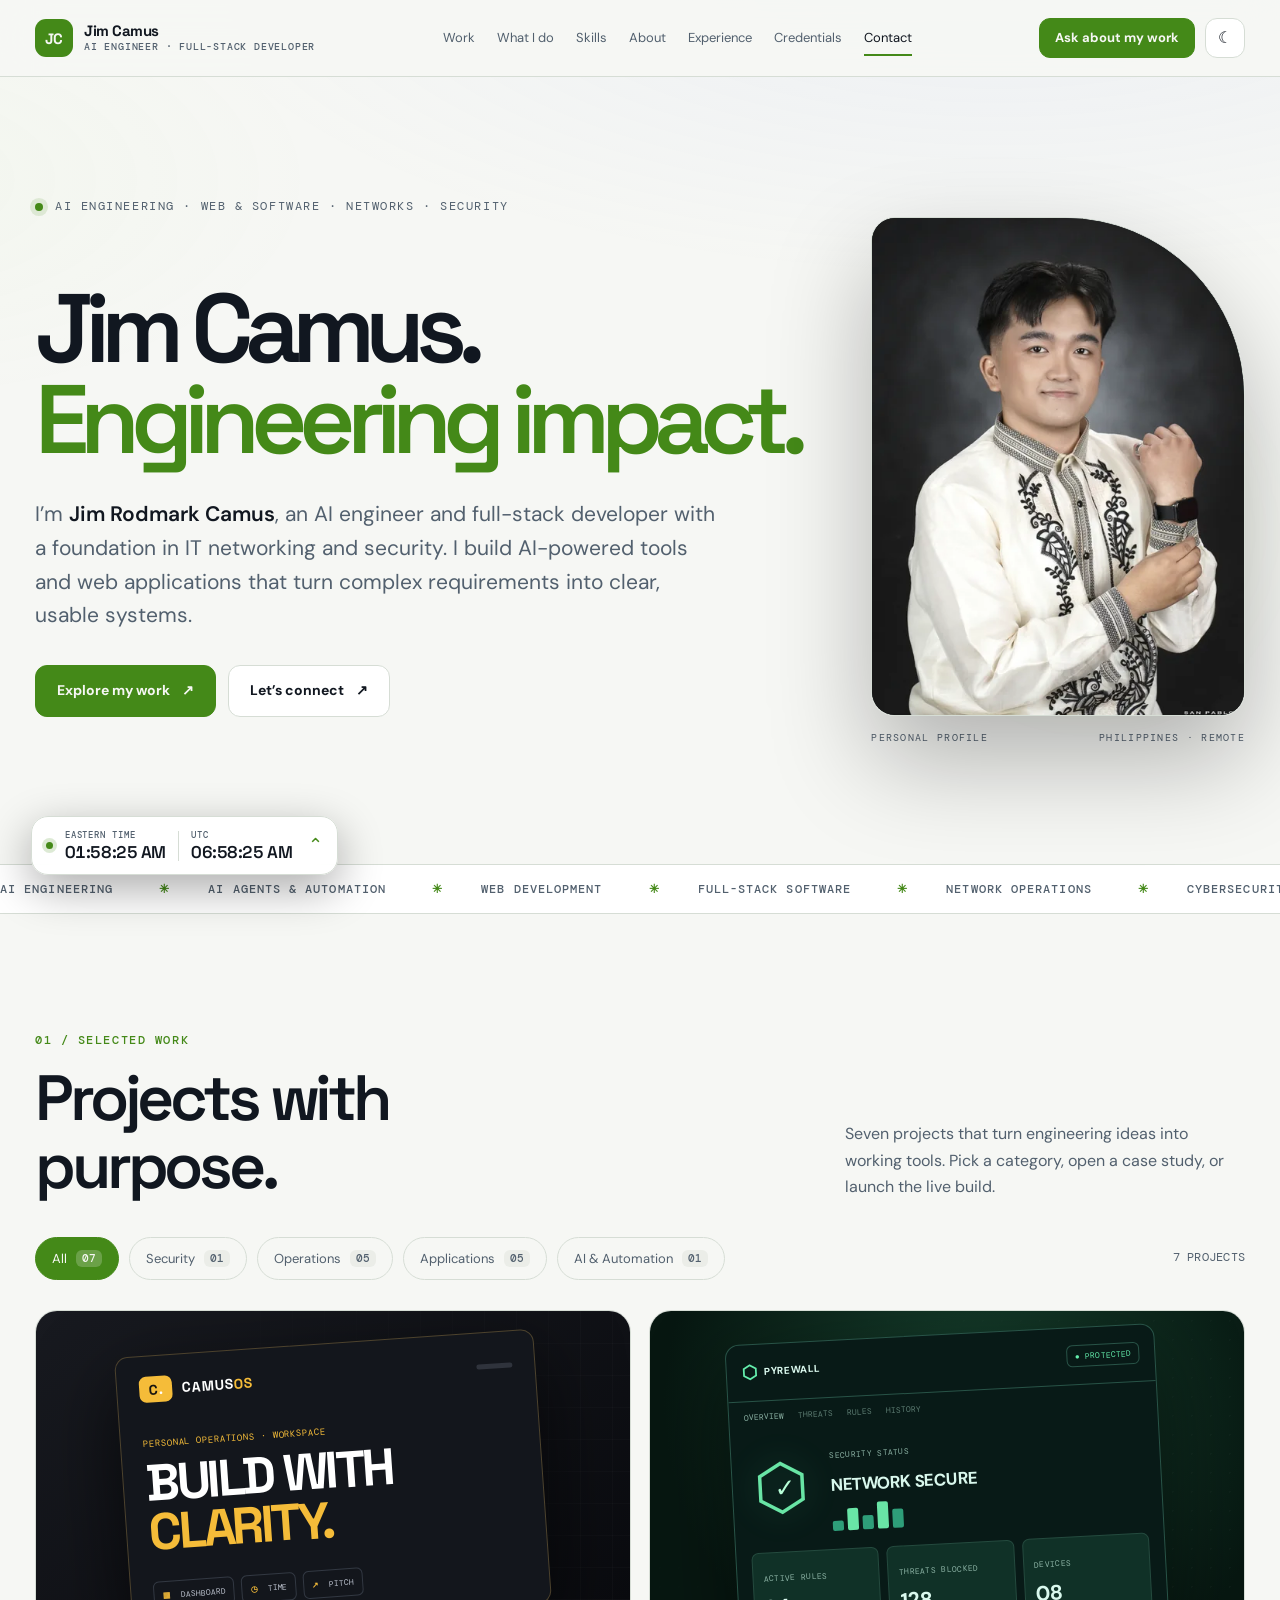
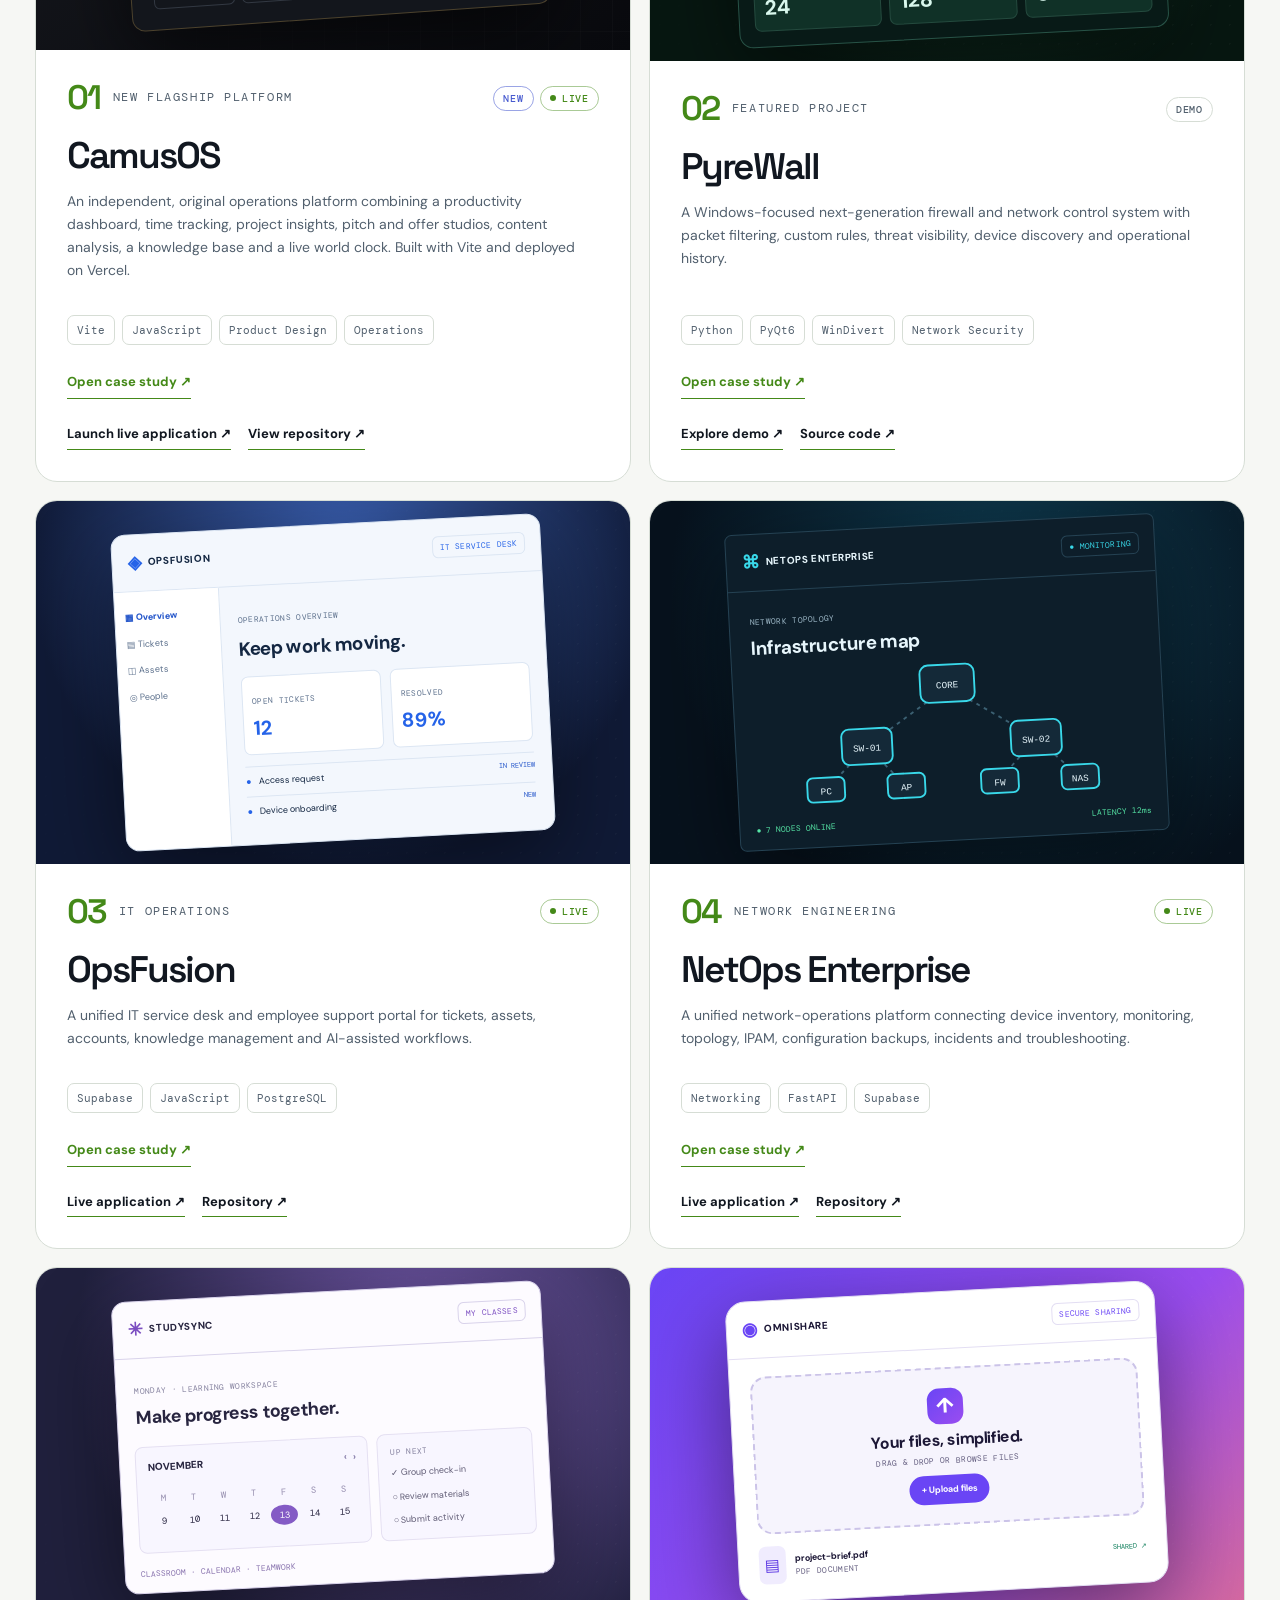
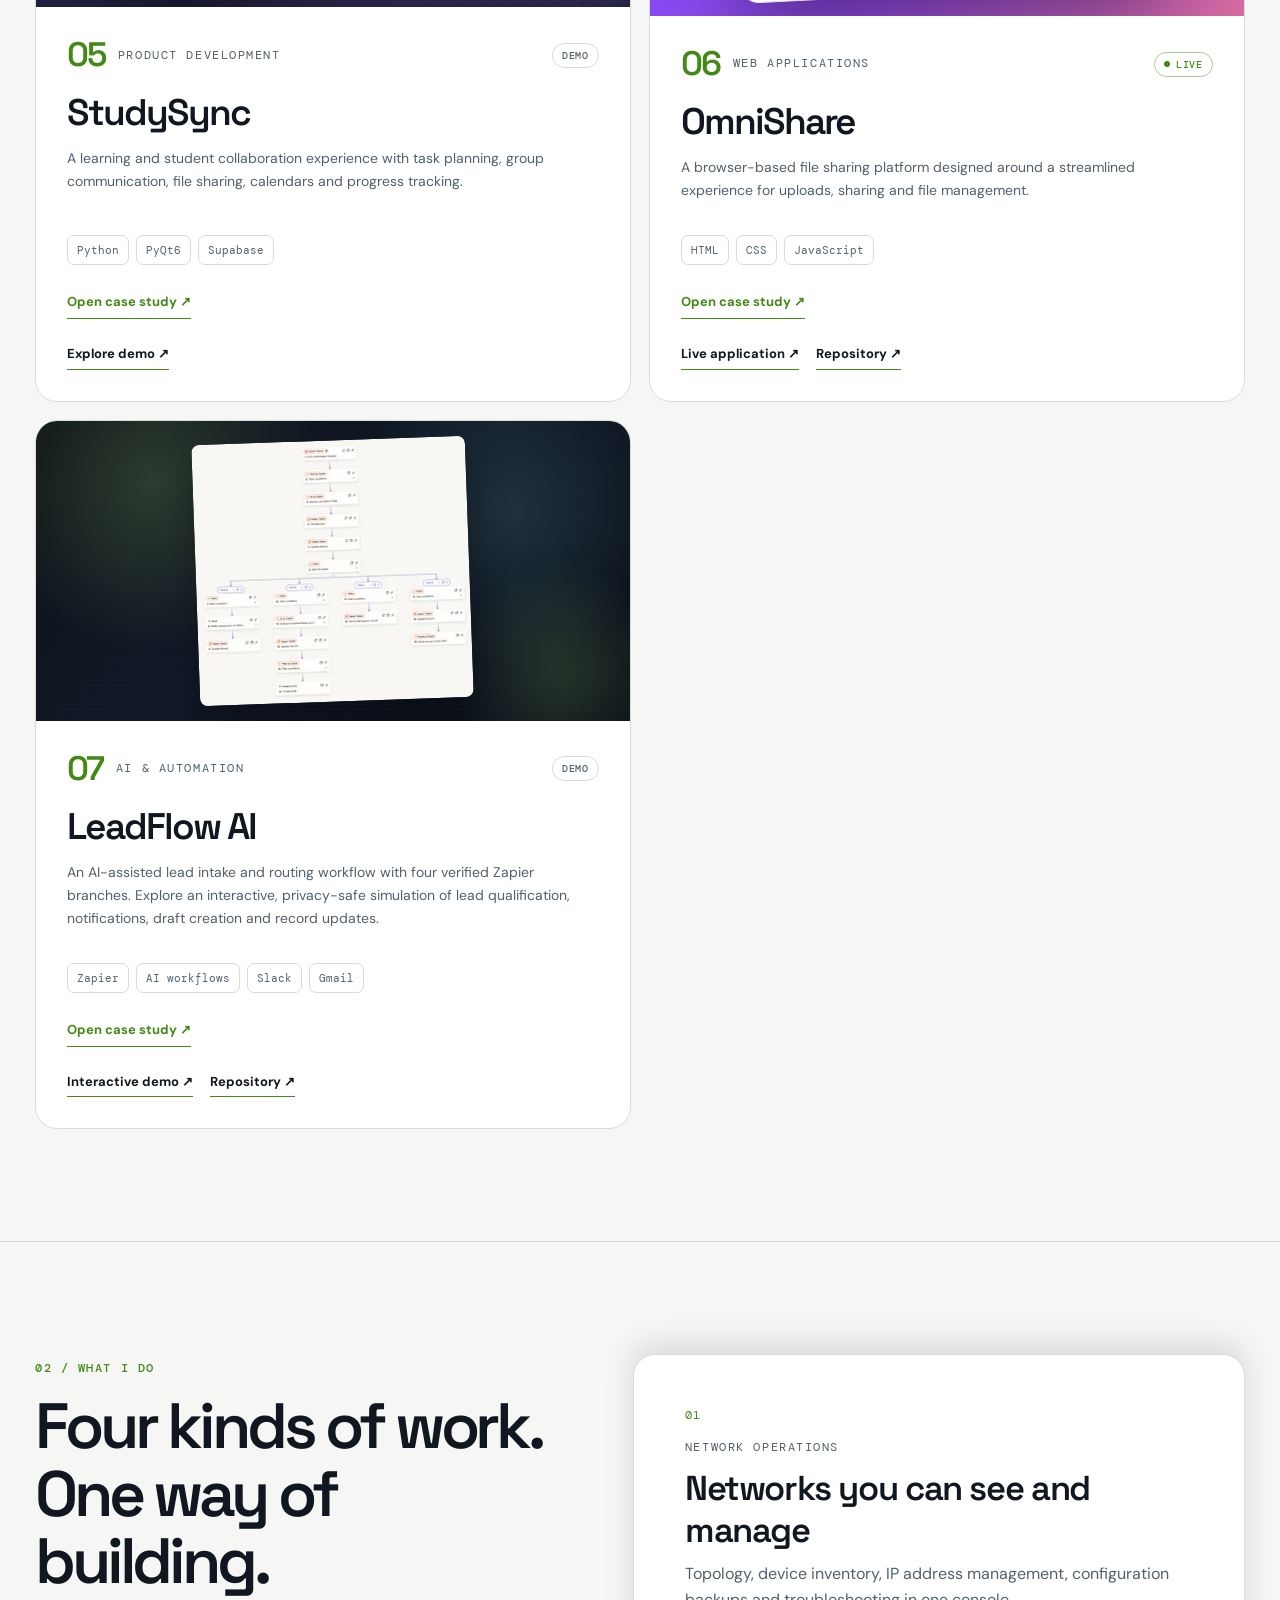
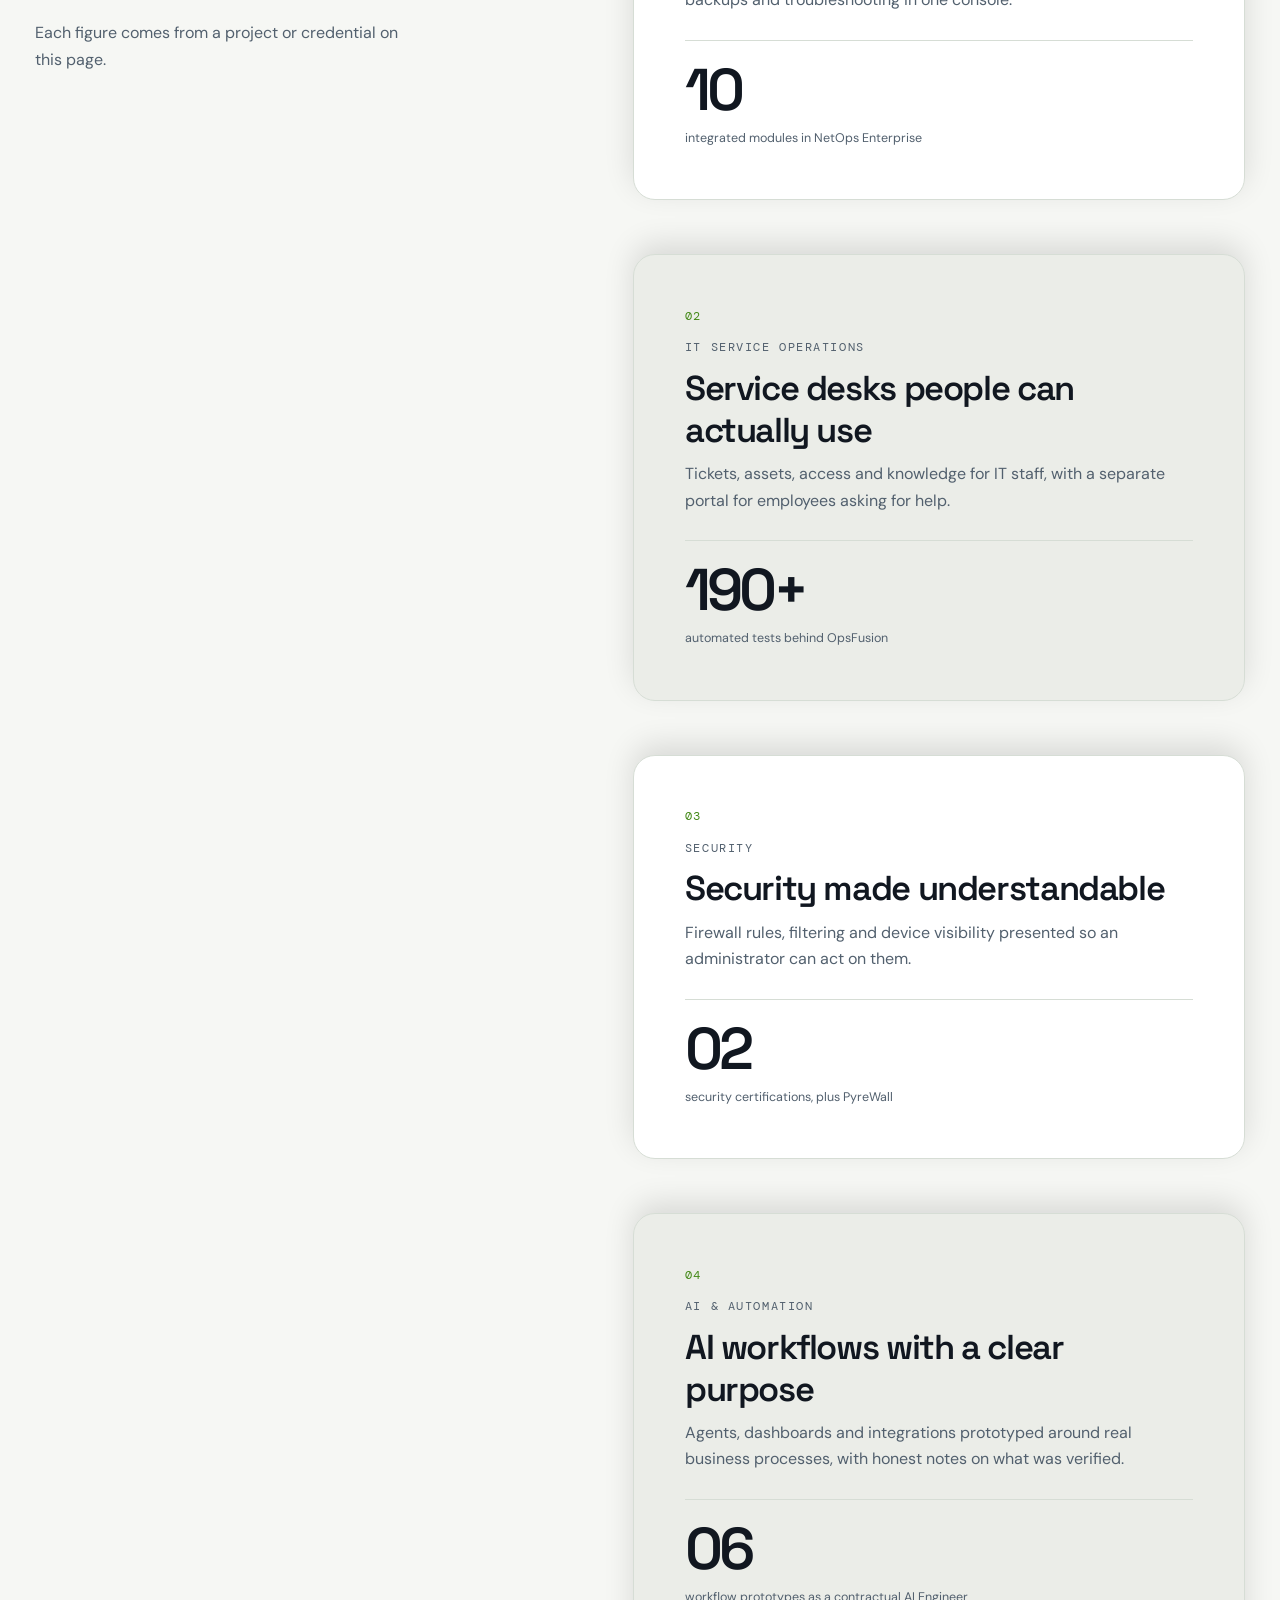
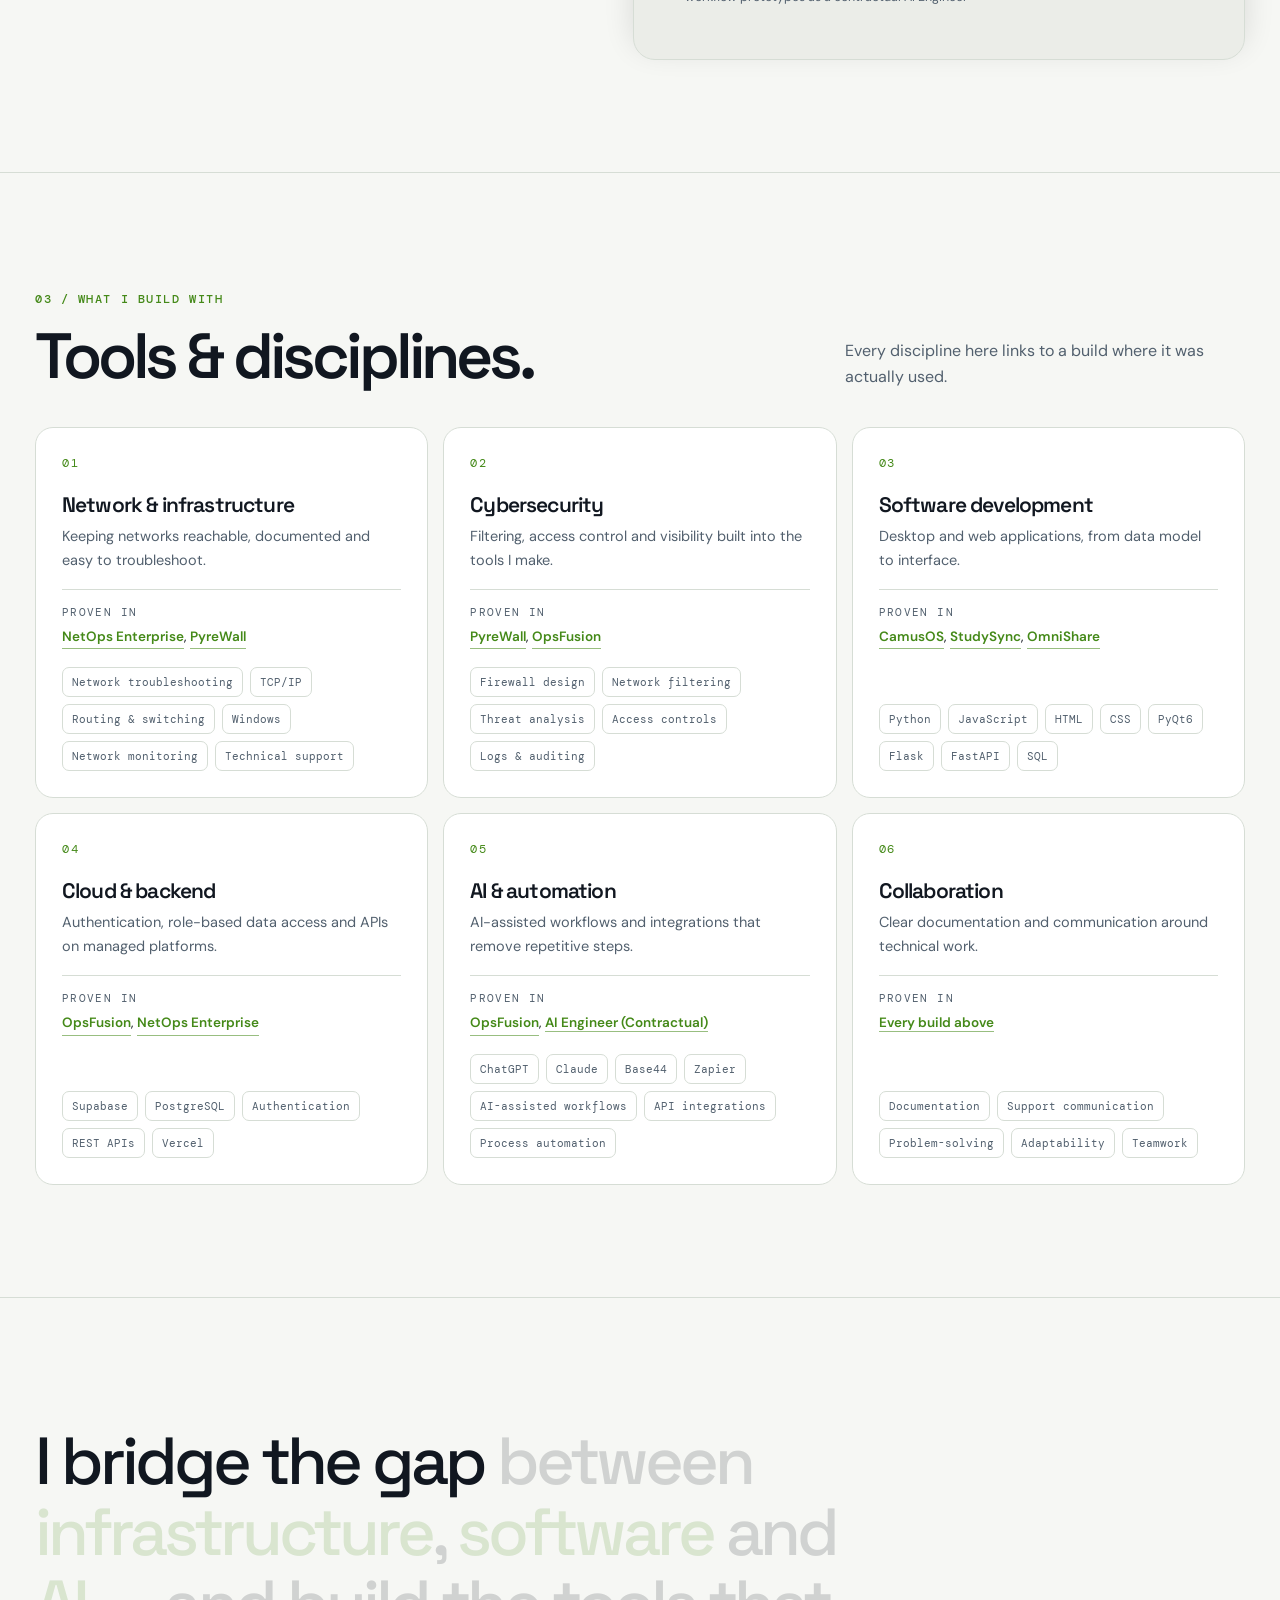
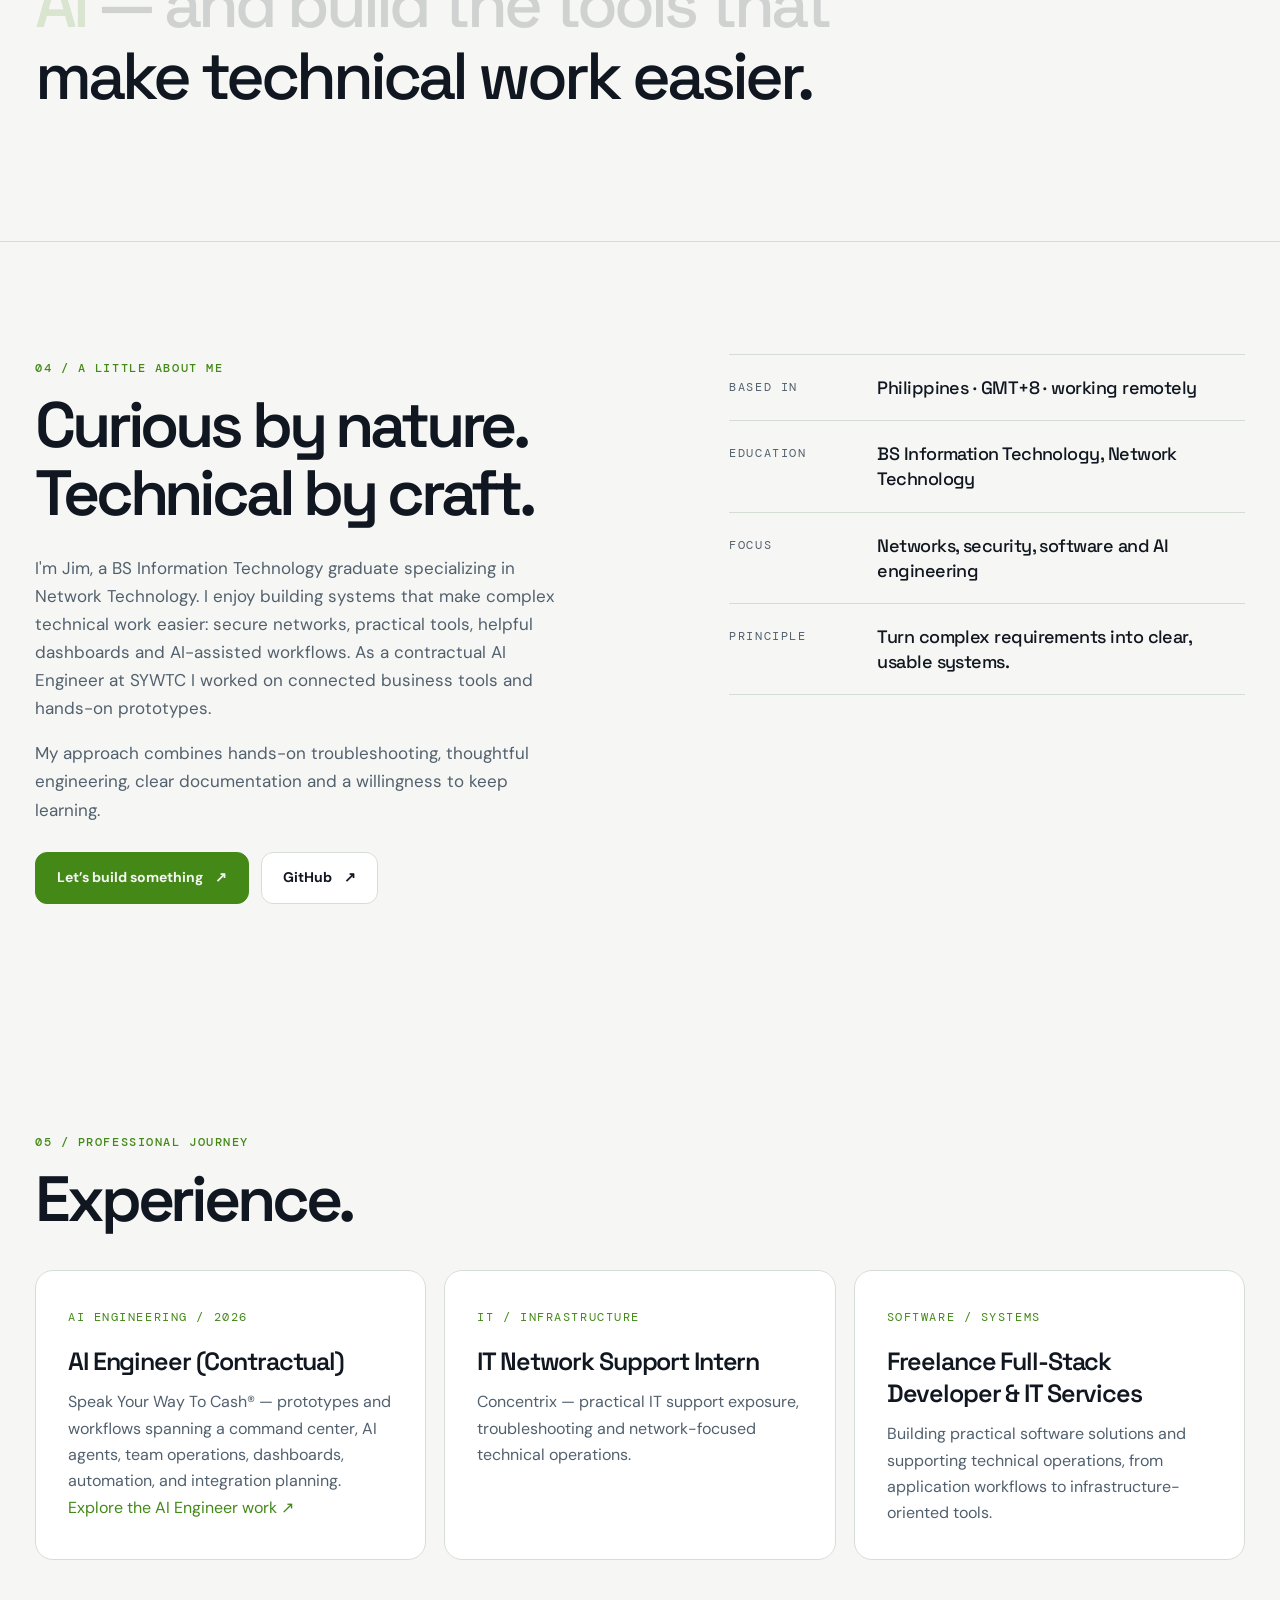
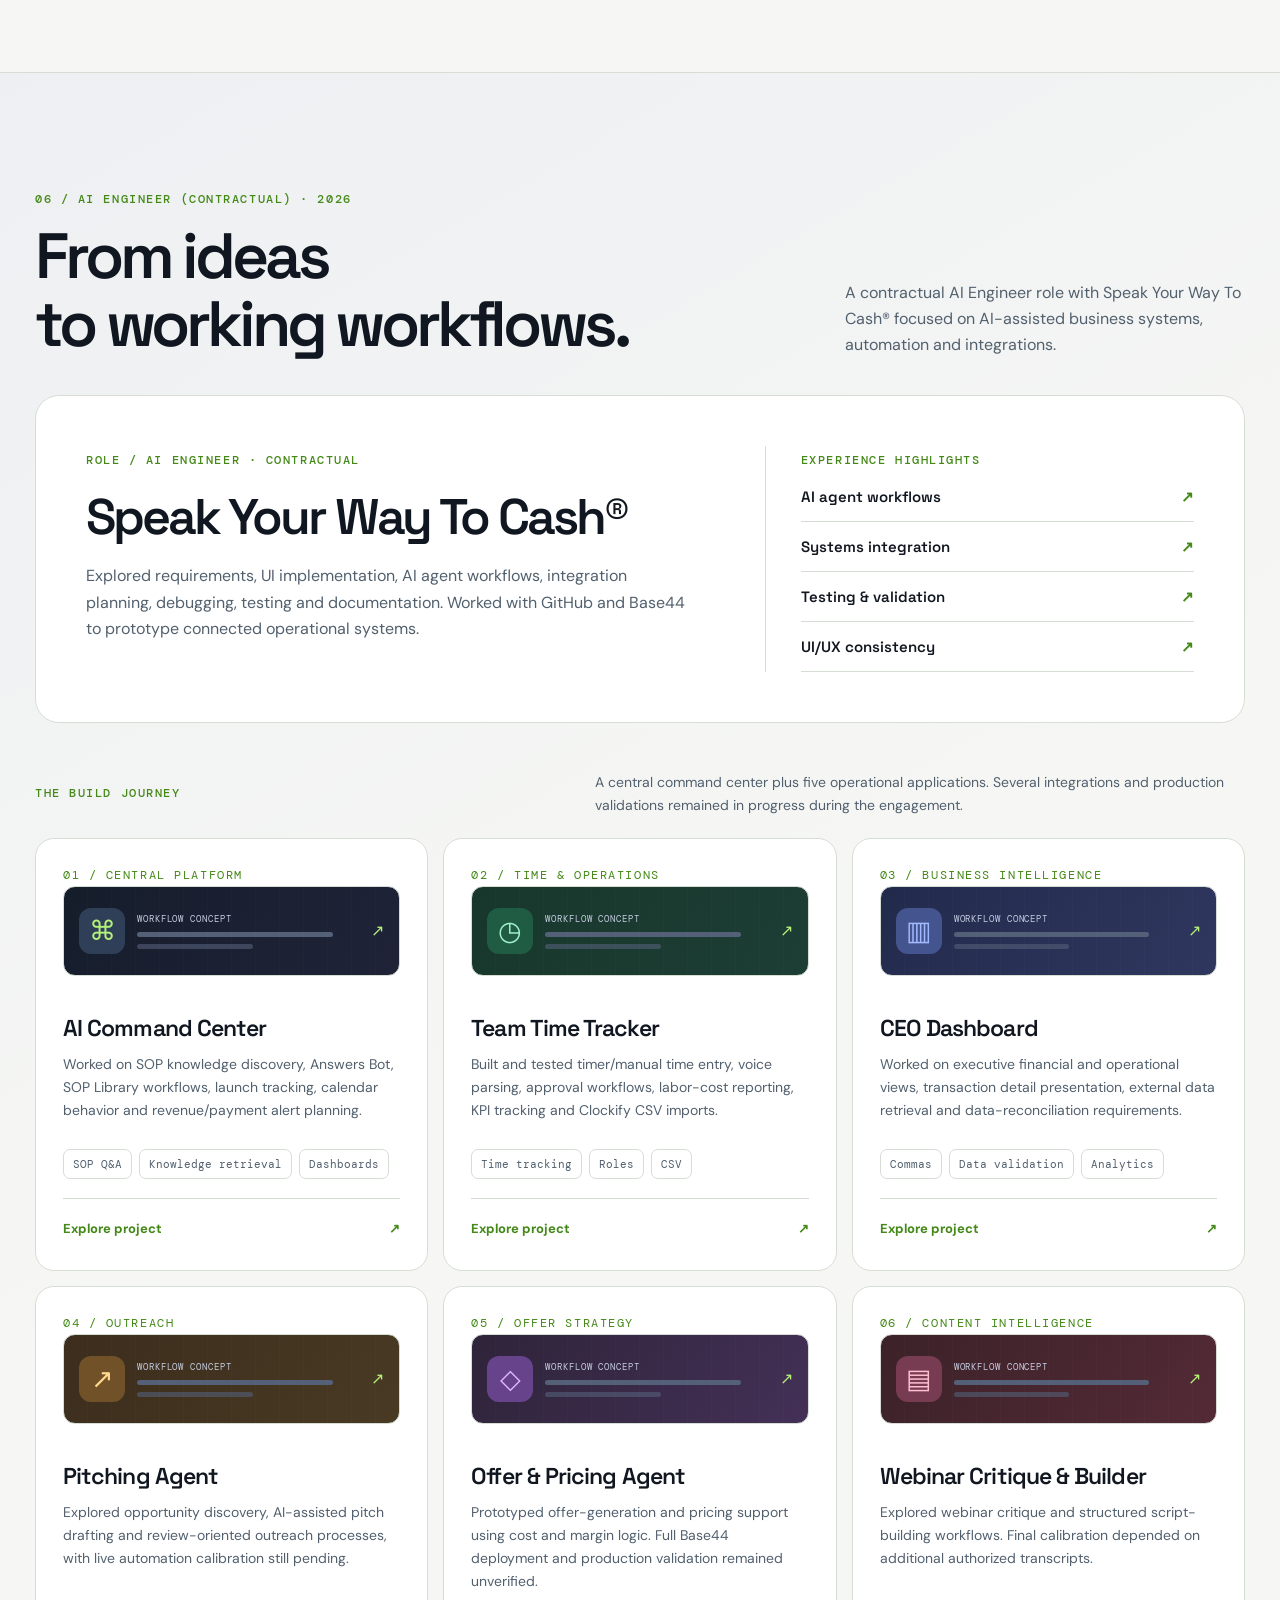
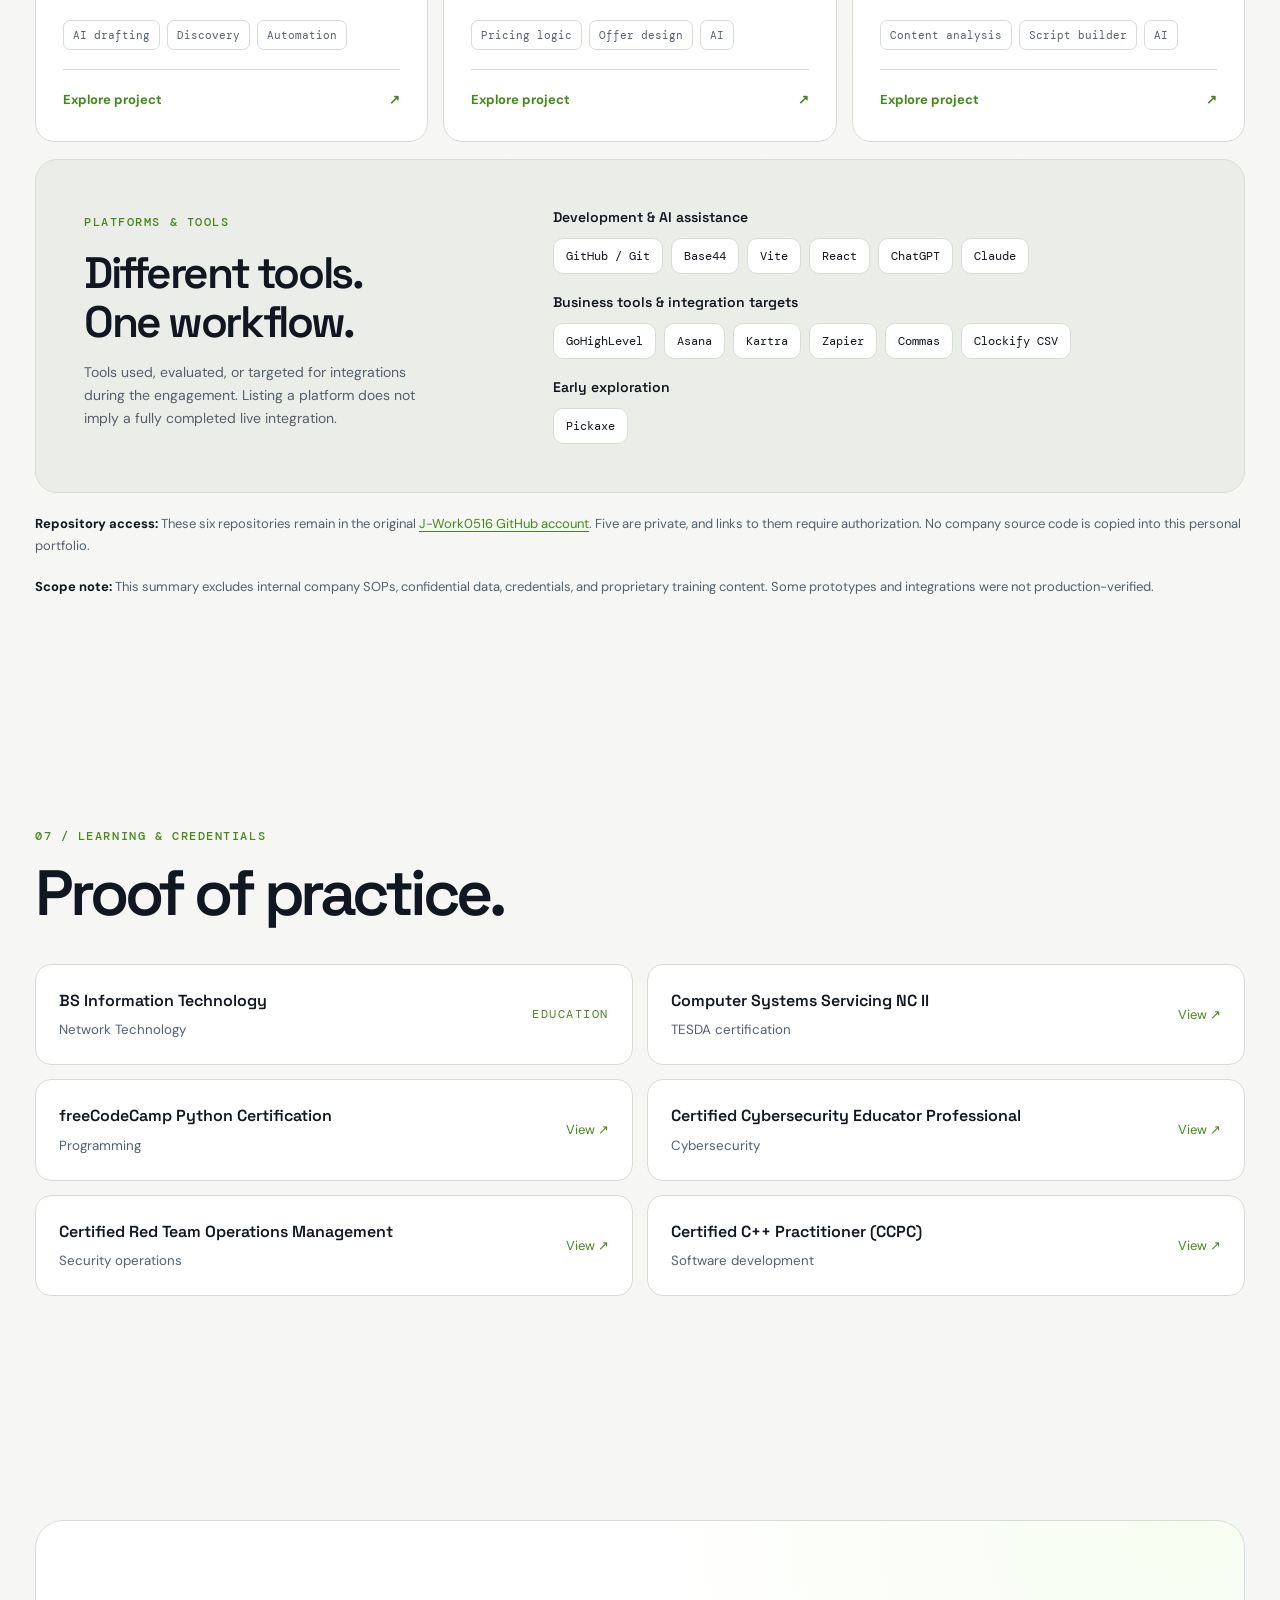
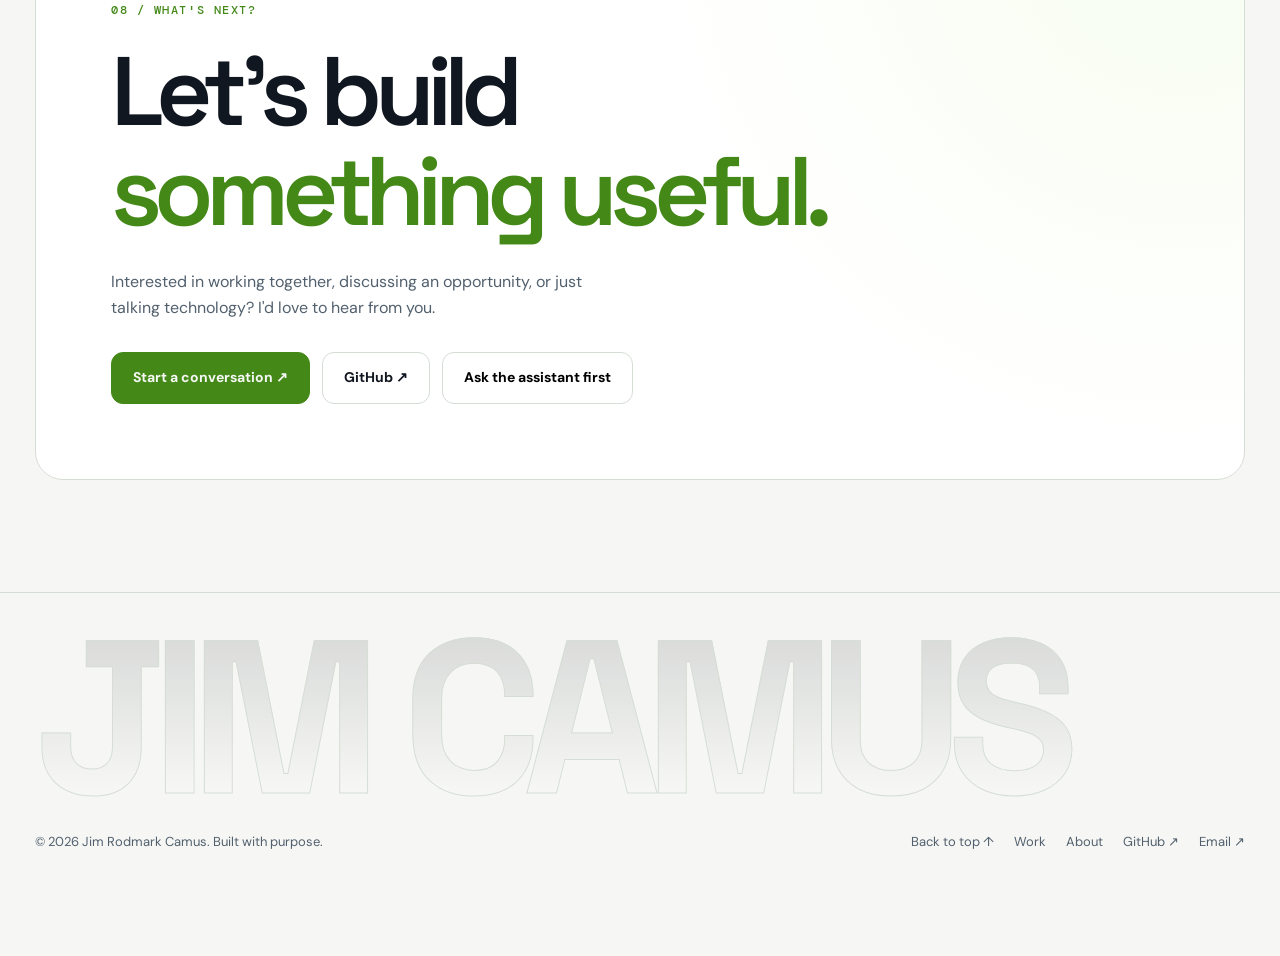
==== commit ad87285d: "" ====
--- a/index.html
+++ b/index.html
@@ -305,6 +305,7 @@
 }
 
 </style>
+<link rel="stylesheet" href="/assets/portfolio-motion.css">
 </head>
 <body>
 <a class="skip" href="#main">Skip to content</a>
--- a/assets/portfolio-motion.css
+++ b/assets/portfolio-motion.css
@@ -0,0 +1,73 @@
+@media (prefers-reduced-motion: no-preference) and (min-height: 560px) {
+  #services .svc-grid {
+    display: block;
+    overflow: visible;
+    border: 0;
+    background: none;
+    isolation: isolate;
+  }
+  #services .svc {
+    position: sticky;
+    top: 88px;
+    min-height: min(48svh, 380px);
+    margin-bottom: clamp(28px, 6vh, 64px);
+    padding: clamp(24px, 4vw, 52px);
+    justify-content: center;
+    border: 1px solid var(--line);
+    border-radius: var(--radius);
+    background: var(--panel);
+    box-shadow: 0 -10px 30px rgb(0 0 0 / 12%);
+    opacity: 1;
+    transform: none;
+  }
+  #services .svc:nth-child(even) { background: var(--panel2); }
+  #services .svc:last-child { margin-bottom: 0; }
+  #services .svc-cat { margin-top: .75rem; }
+  #services .svc h3 { font-size: clamp(1.45rem, 2.7vw, 2.5rem); }
+  #services .svc p { font-size: 1rem; }
+  #services .svc-fig { margin-top: 0; }
+  @media (min-width: 900px) {
+    #services > .wrap {
+      display: grid;
+      grid-template-columns: minmax(0, .83fr) minmax(0, 1fr);
+      align-items: start;
+      gap: clamp(40px, 7vw, 100px);
+    }
+    #services .section-head {
+      position: sticky;
+      top: 100px;
+      display: block;
+      opacity: 1;
+      transform: none;
+    }
+    #services .section-desc { margin-top: 1.5rem; }
+  }
+}
+@supports (animation-timeline: view()) {
+  @media (prefers-reduced-motion: no-preference) {
+    .hero { view-timeline-name: --intro; }
+    .hero .portrait-frame picture {
+      display: block;
+      height: 100%;
+      animation: portrait-depart linear both;
+      animation-timeline: --intro;
+      animation-range: exit 0% exit 100%;
+    }
+    @keyframes portrait-depart {
+      from { transform: scale(1); }
+      to { transform: translateY(6%) scale(1.14); }
+    }
+    #services .svc-fig strong {
+      animation: figure-arrive linear both;
+      animation-timeline: view();
+      animation-range: entry 0% entry 100%;
+    }
+    @keyframes figure-arrive {
+      from { opacity: .45; transform: translateY(.23em); }
+      to { opacity: 1; transform: none; }
+    }
+  }
+}
+@media (prefers-reduced-motion: reduce) {
+  html.js-motion #services .svc { opacity: 1; transform: none; }
+}
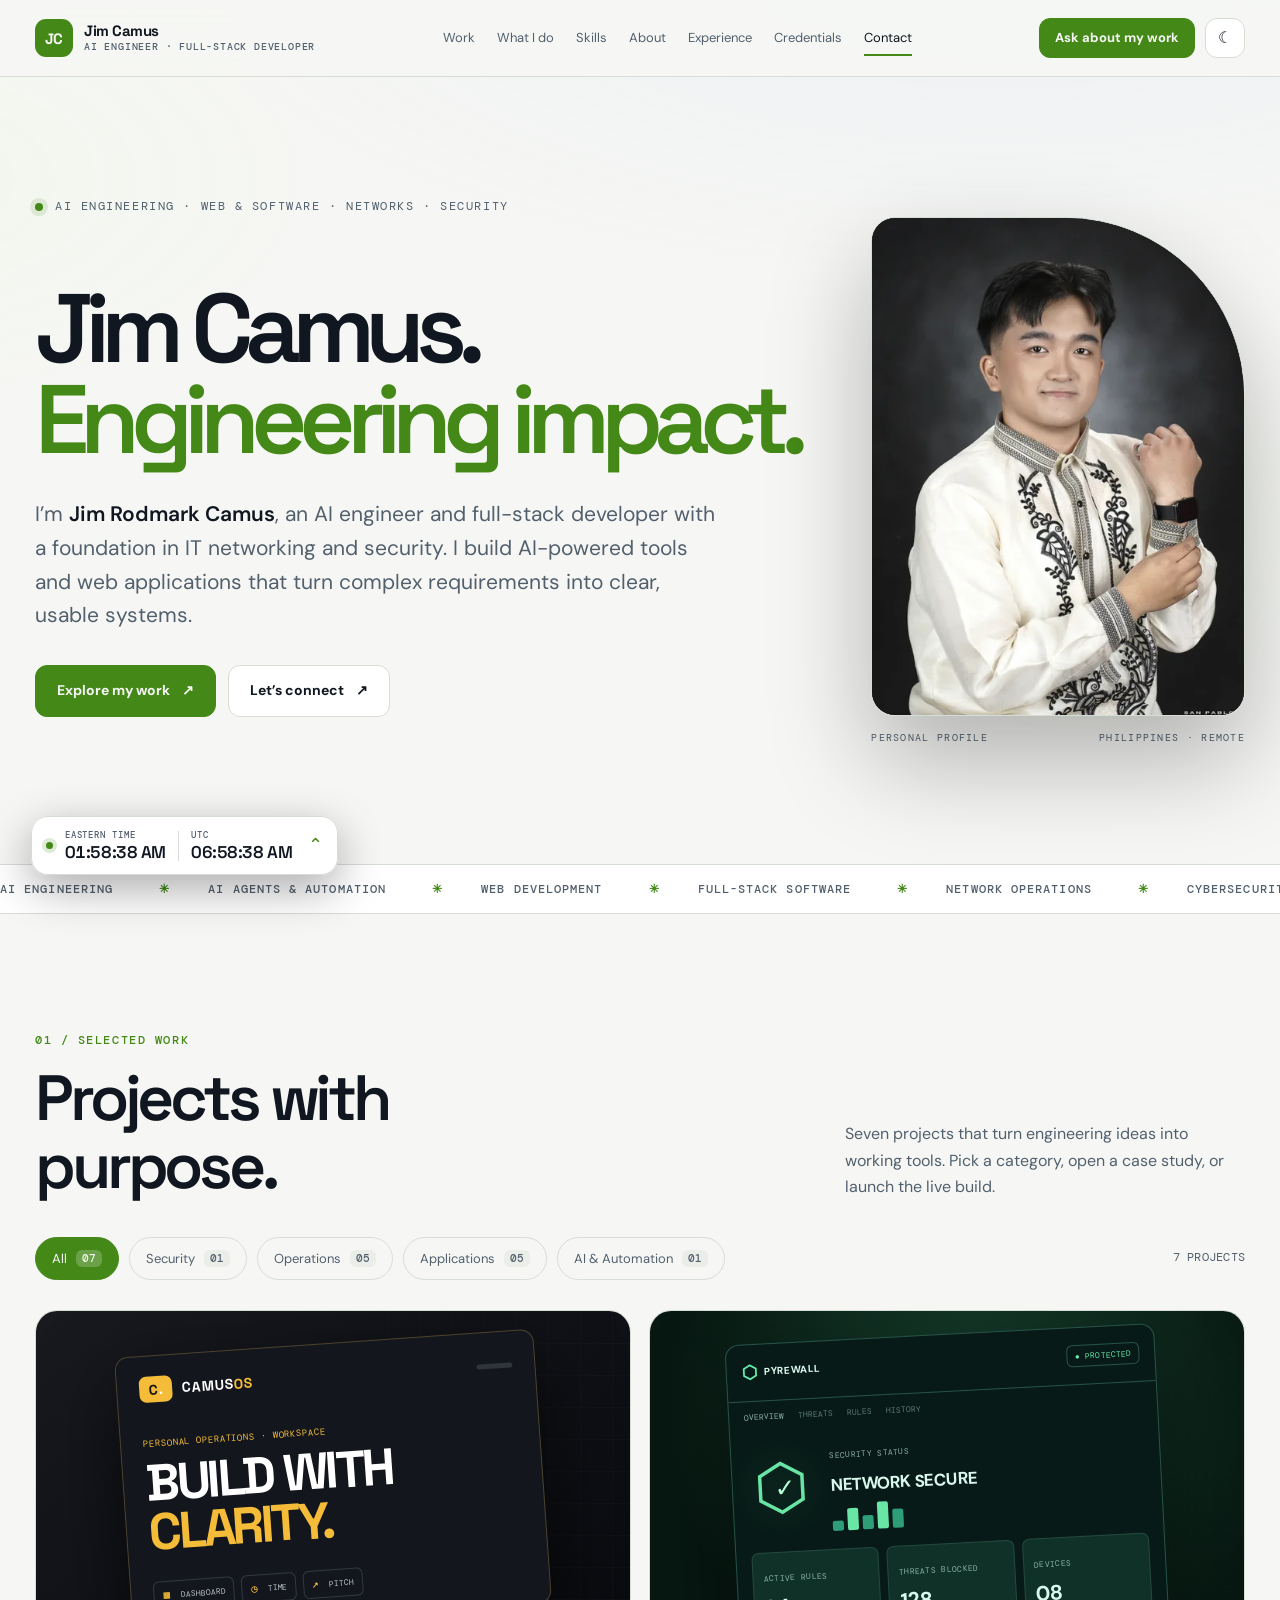
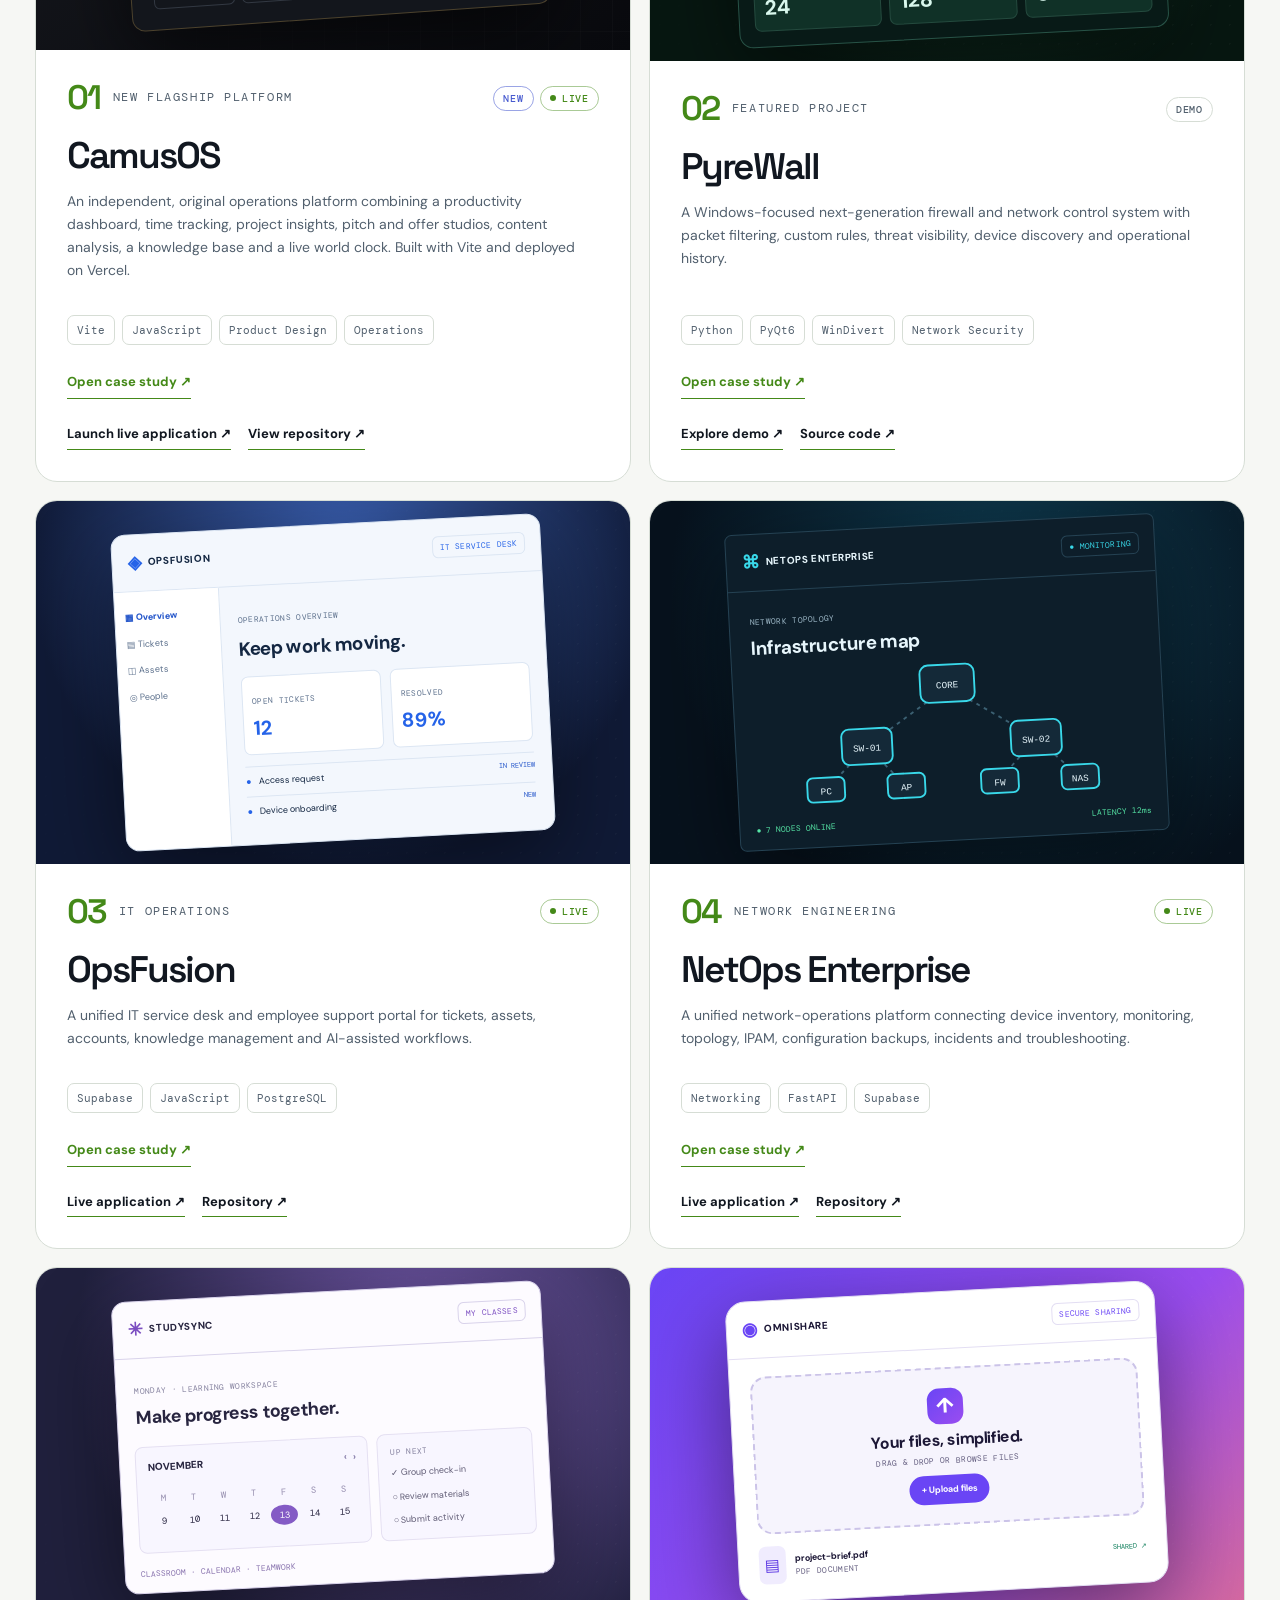
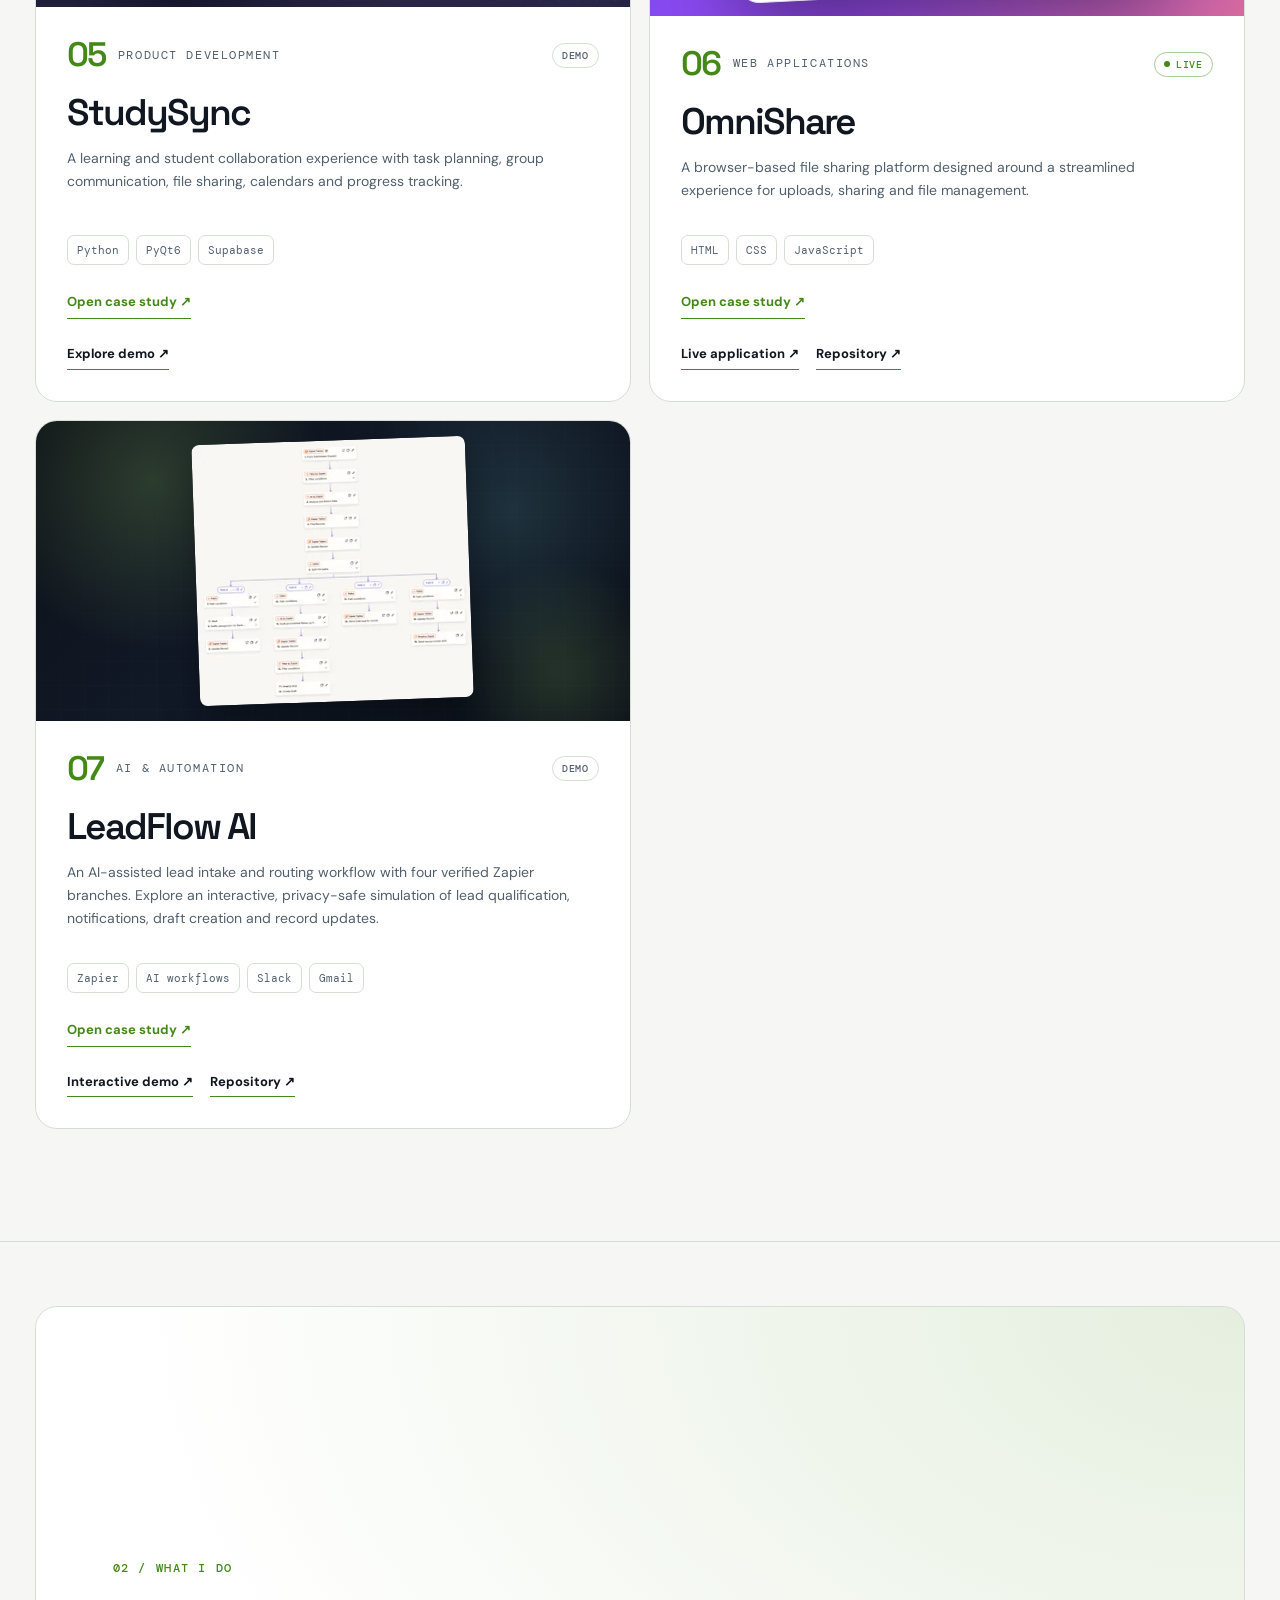
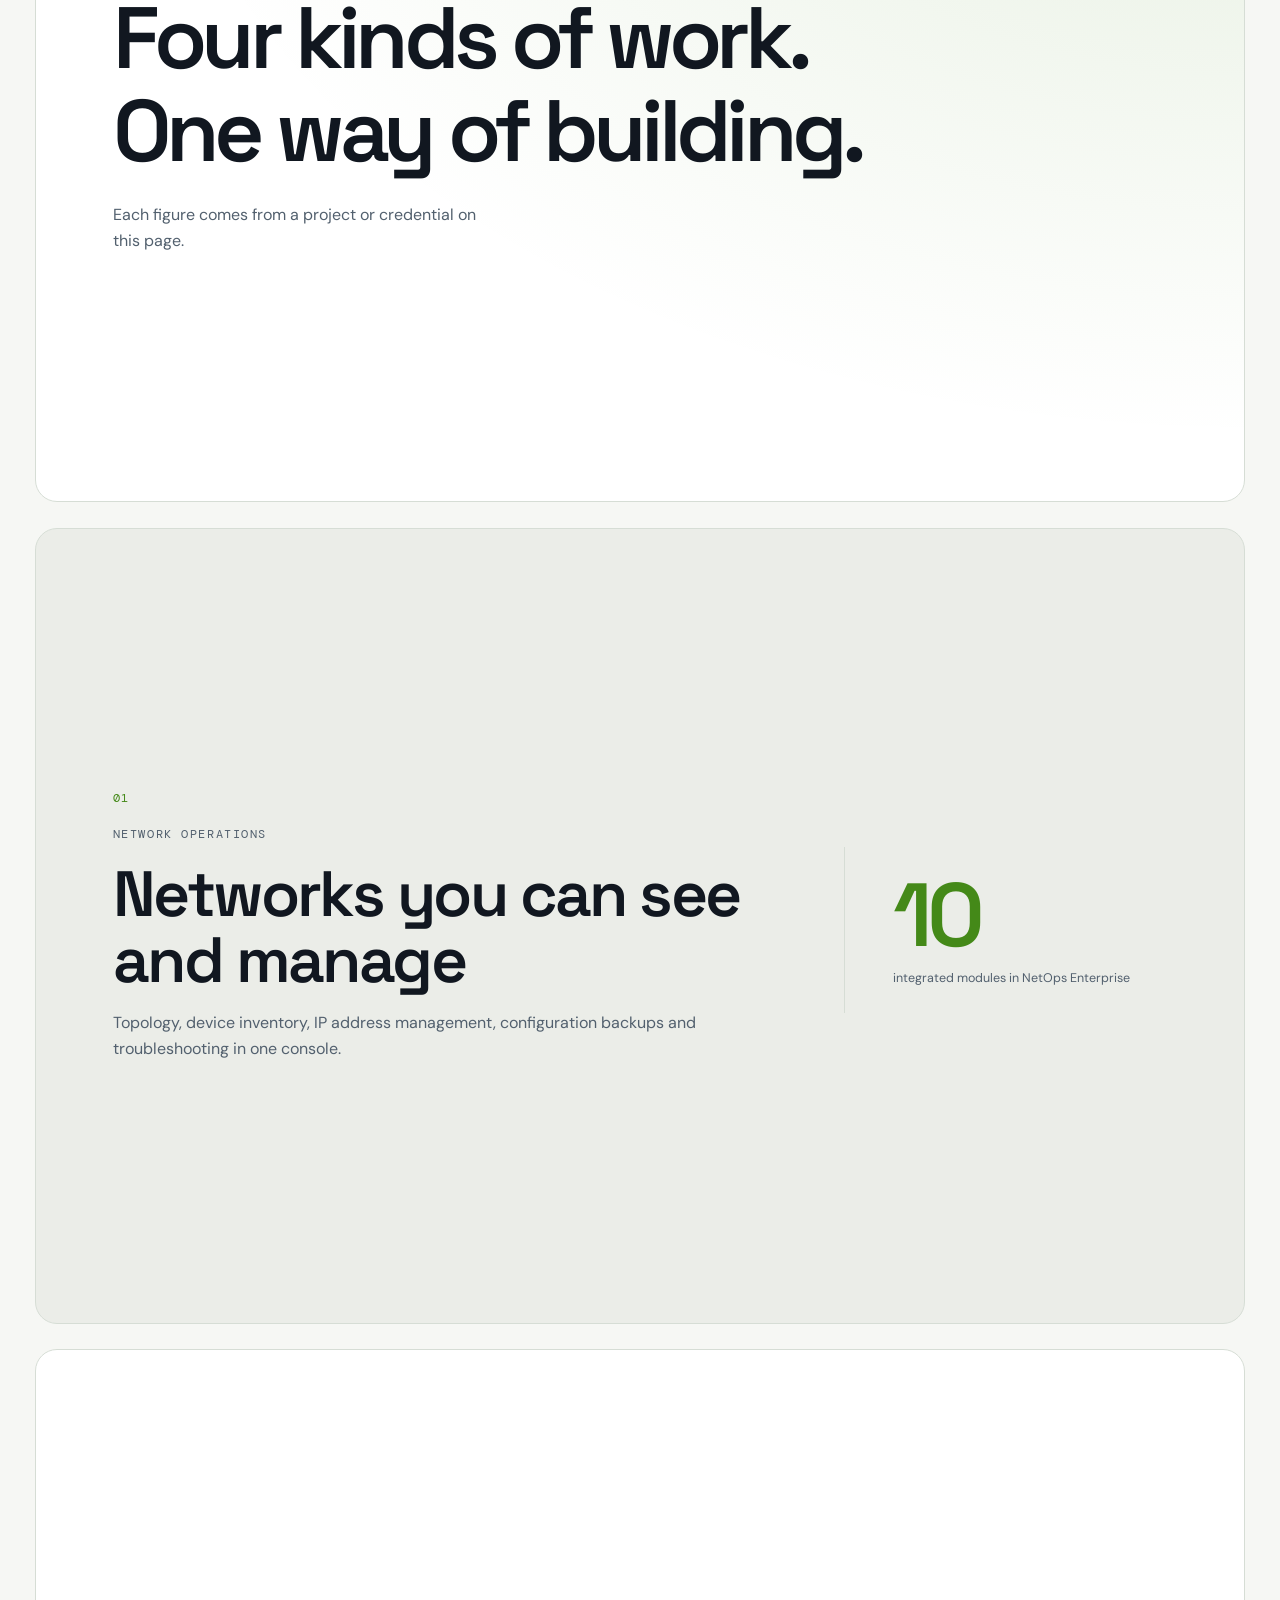
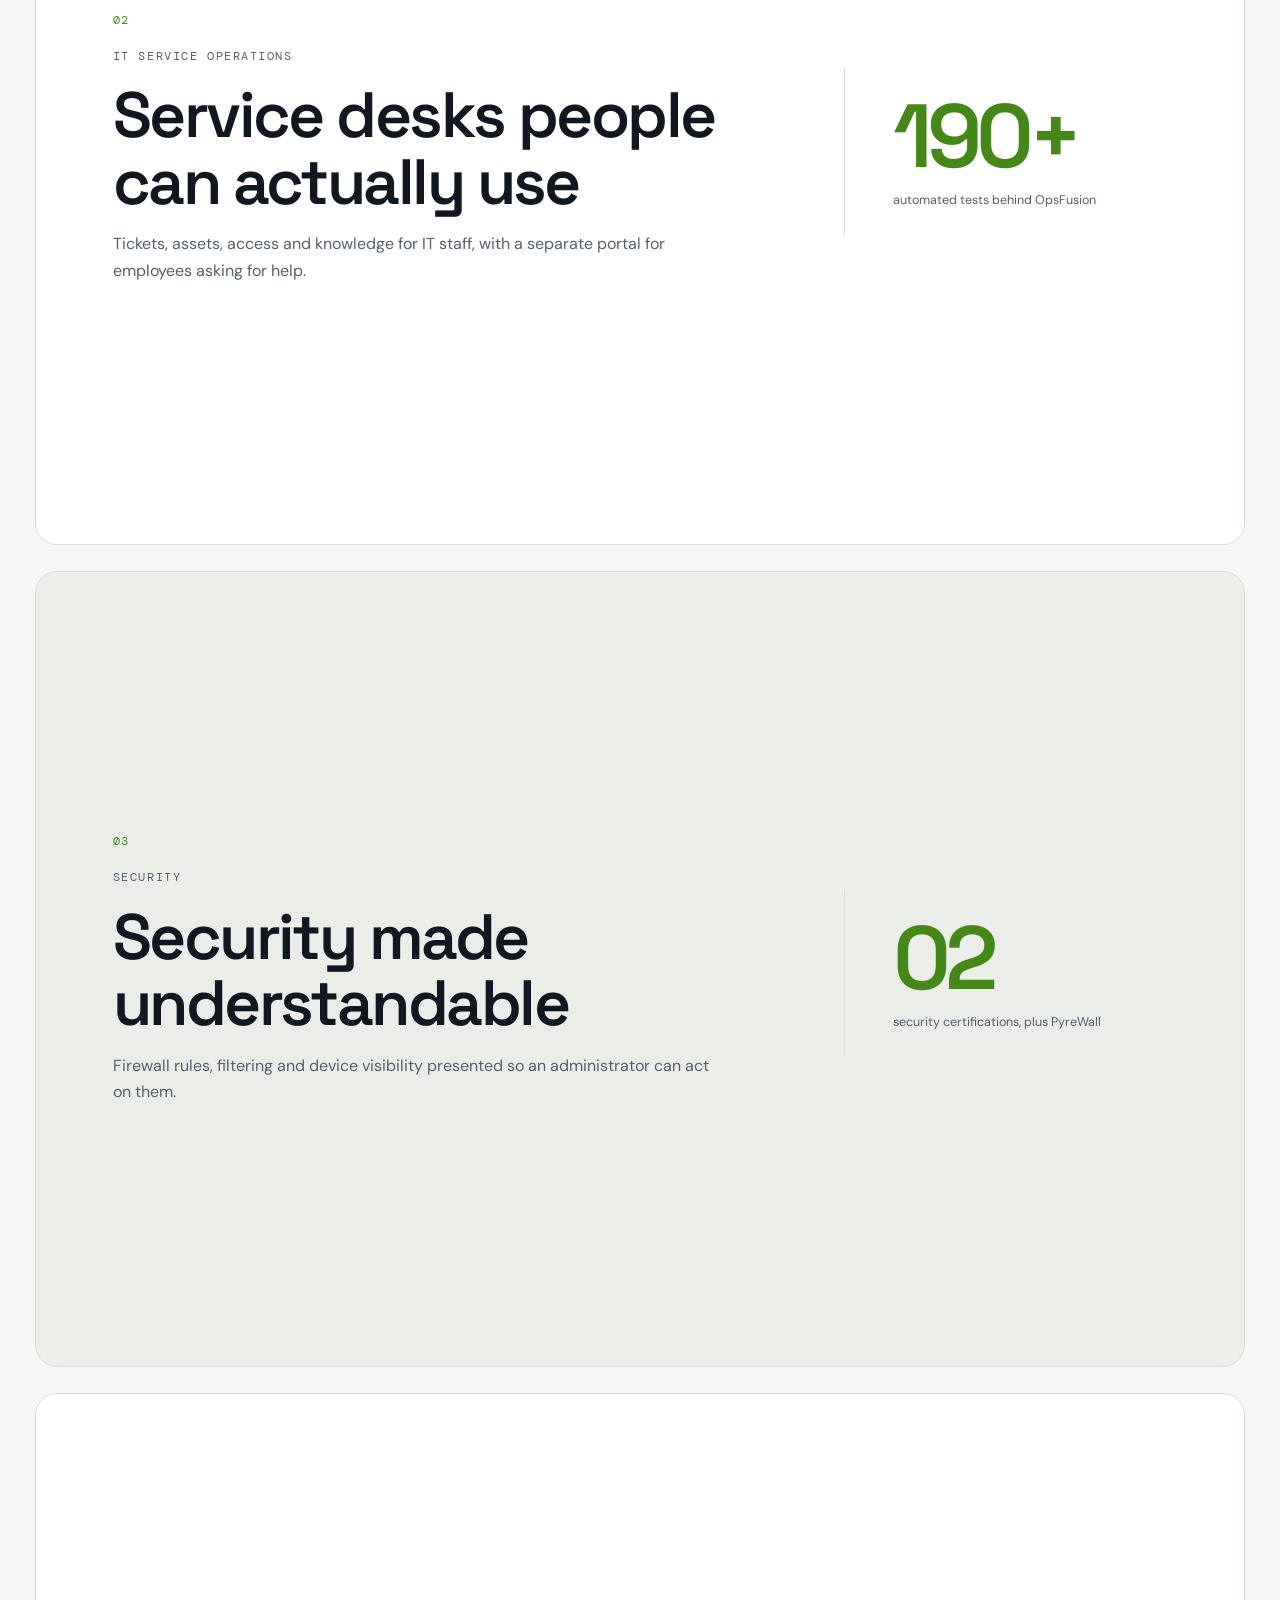
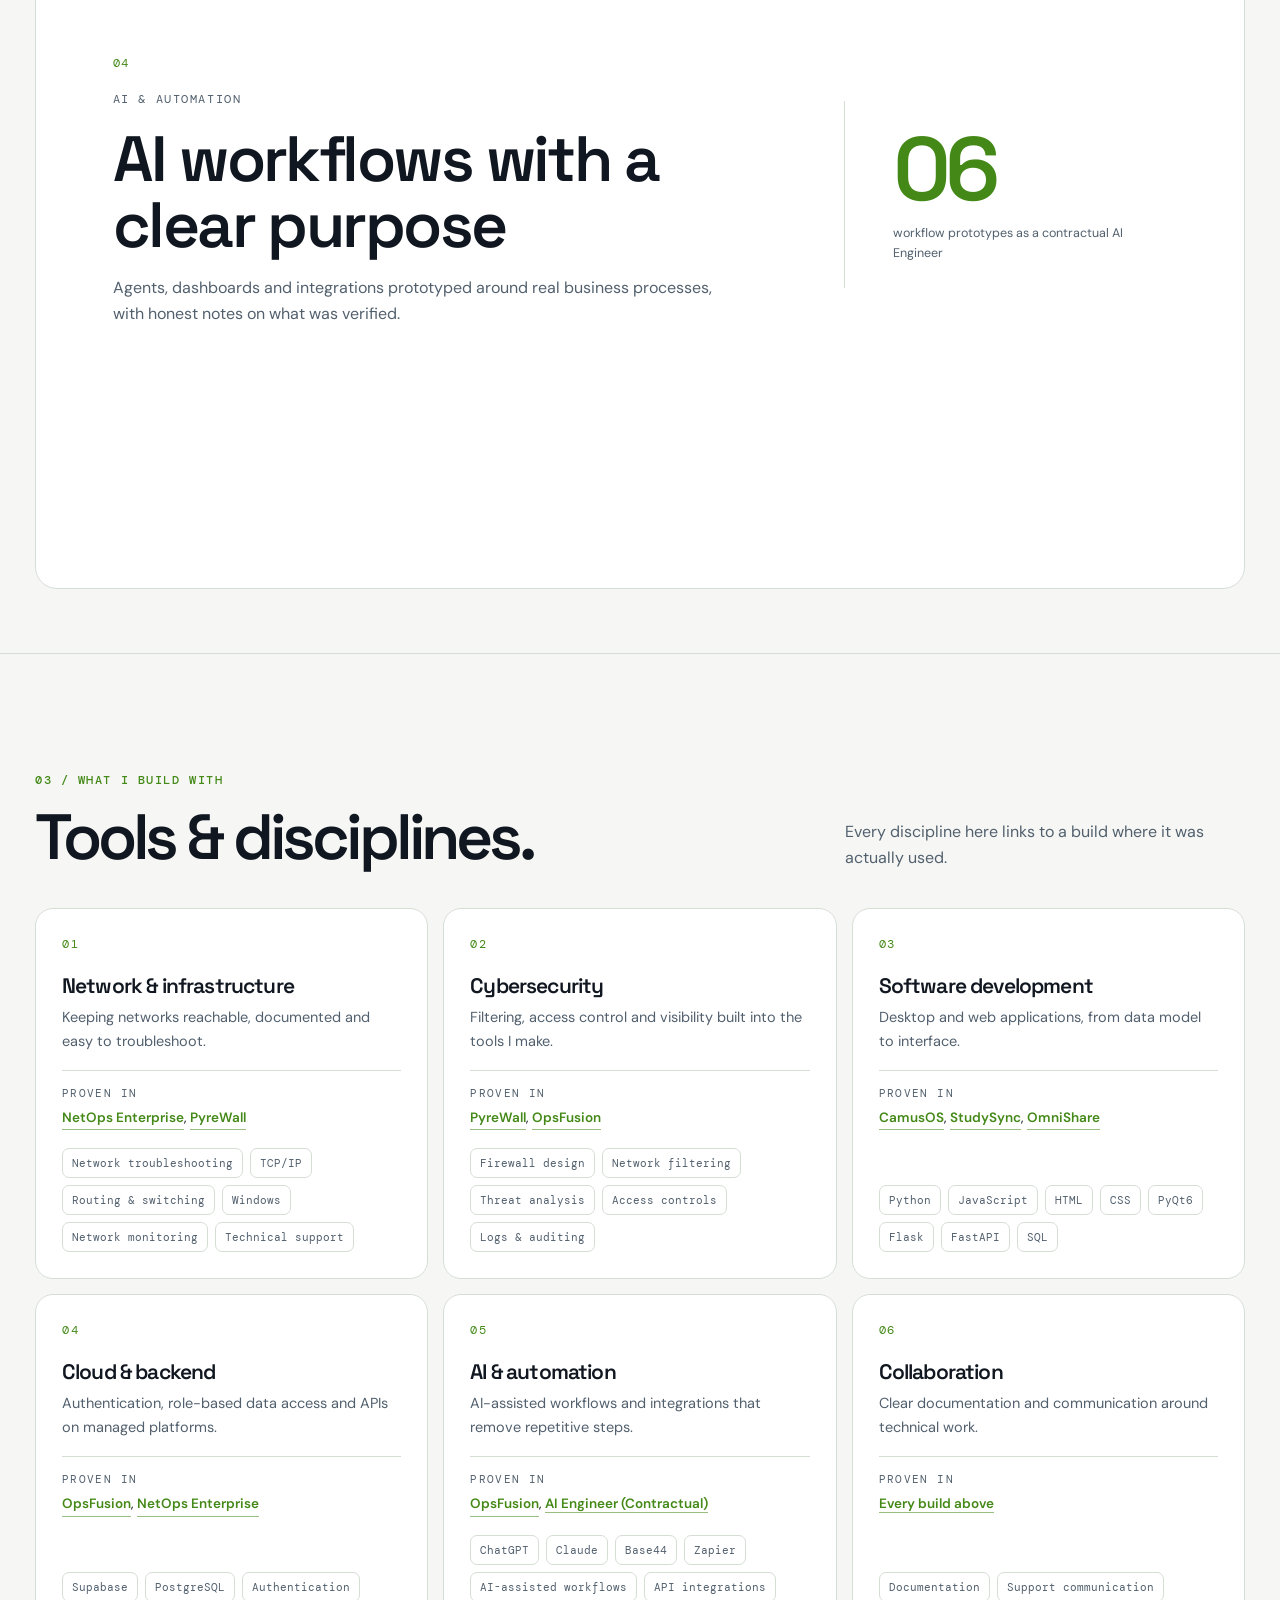
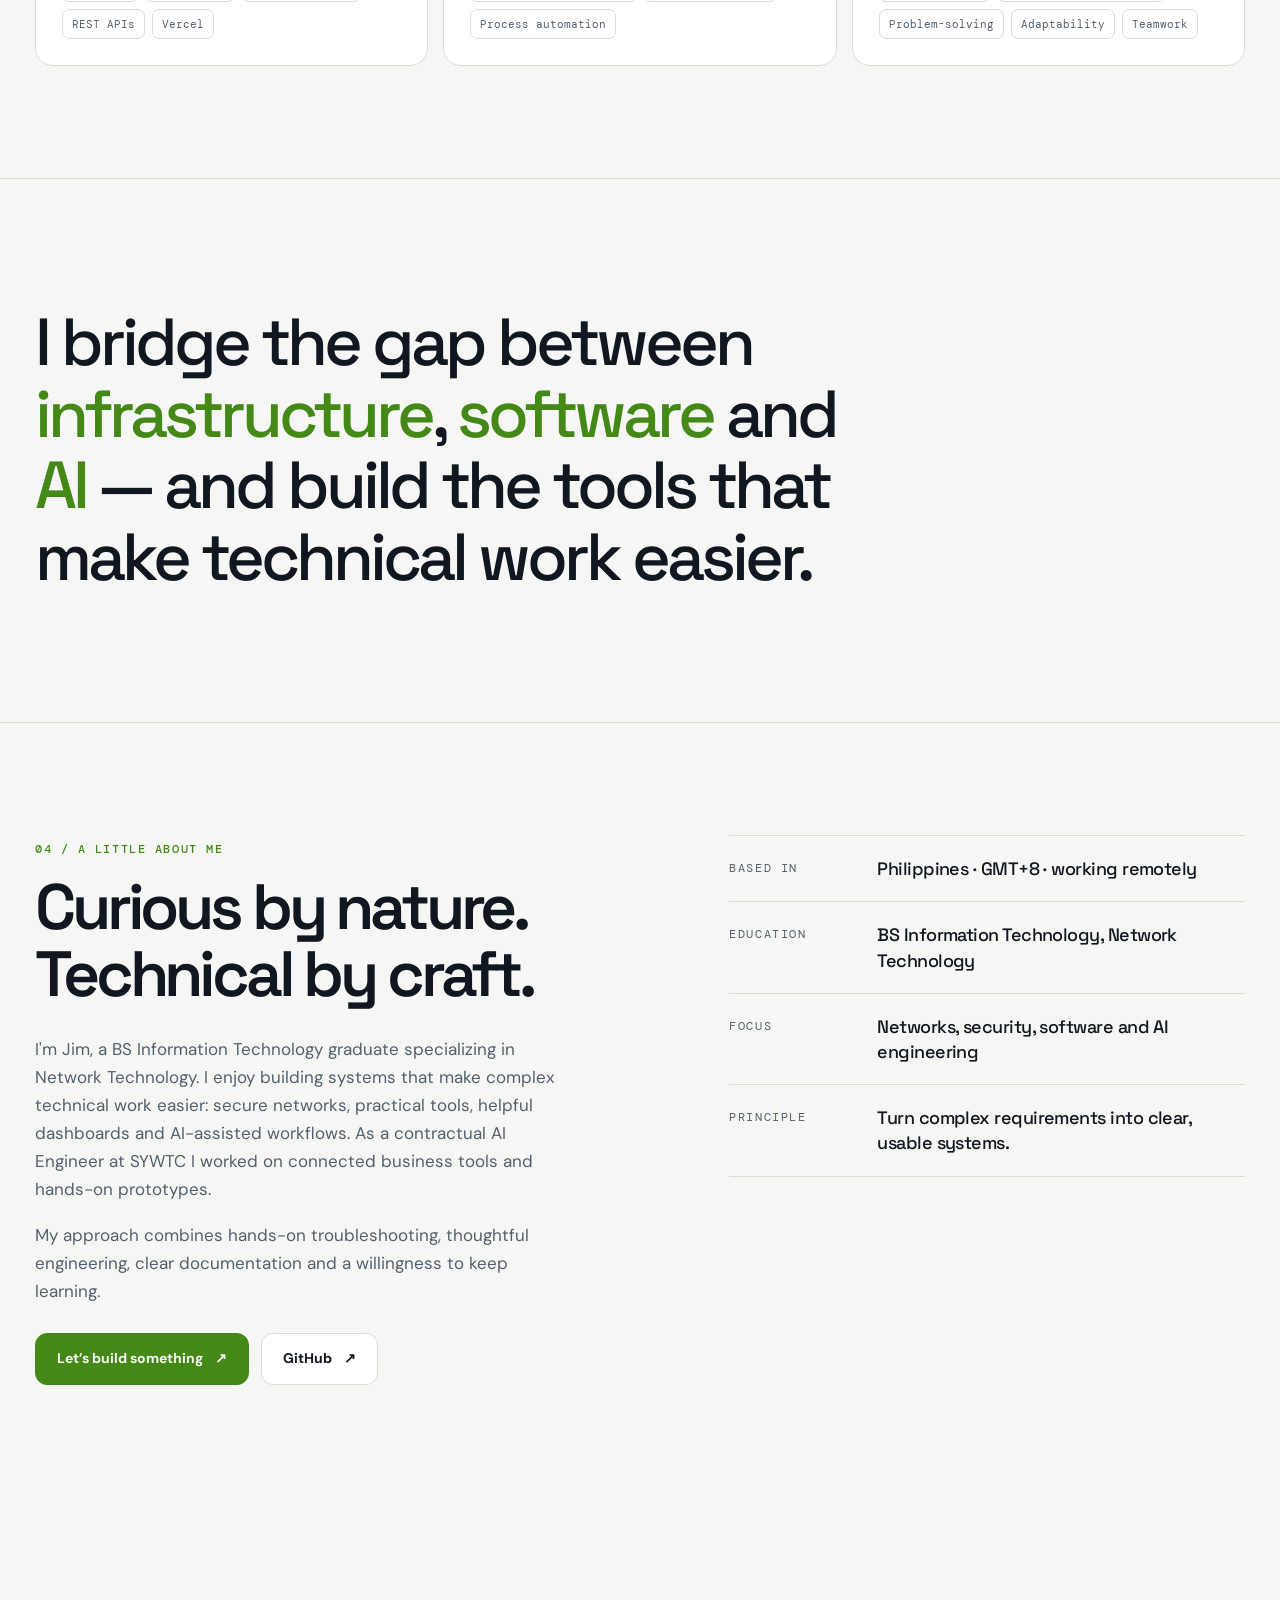
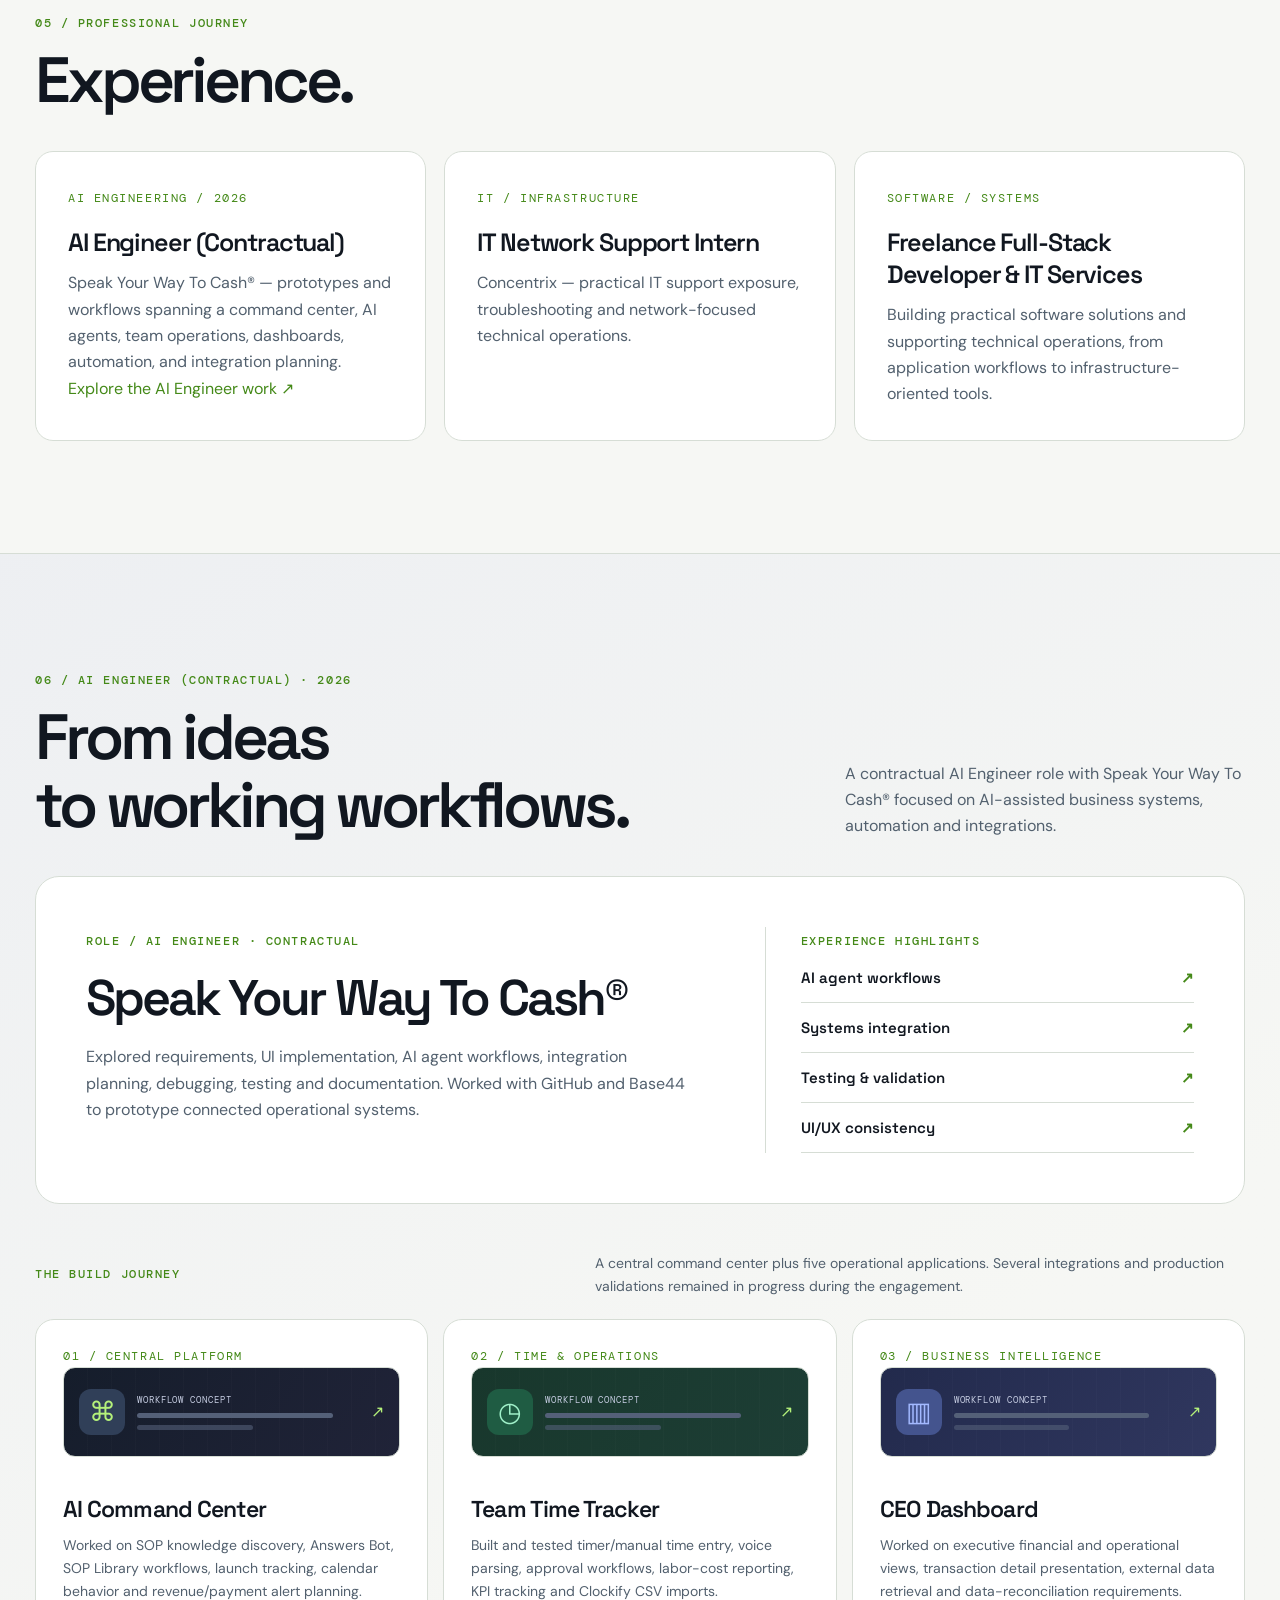
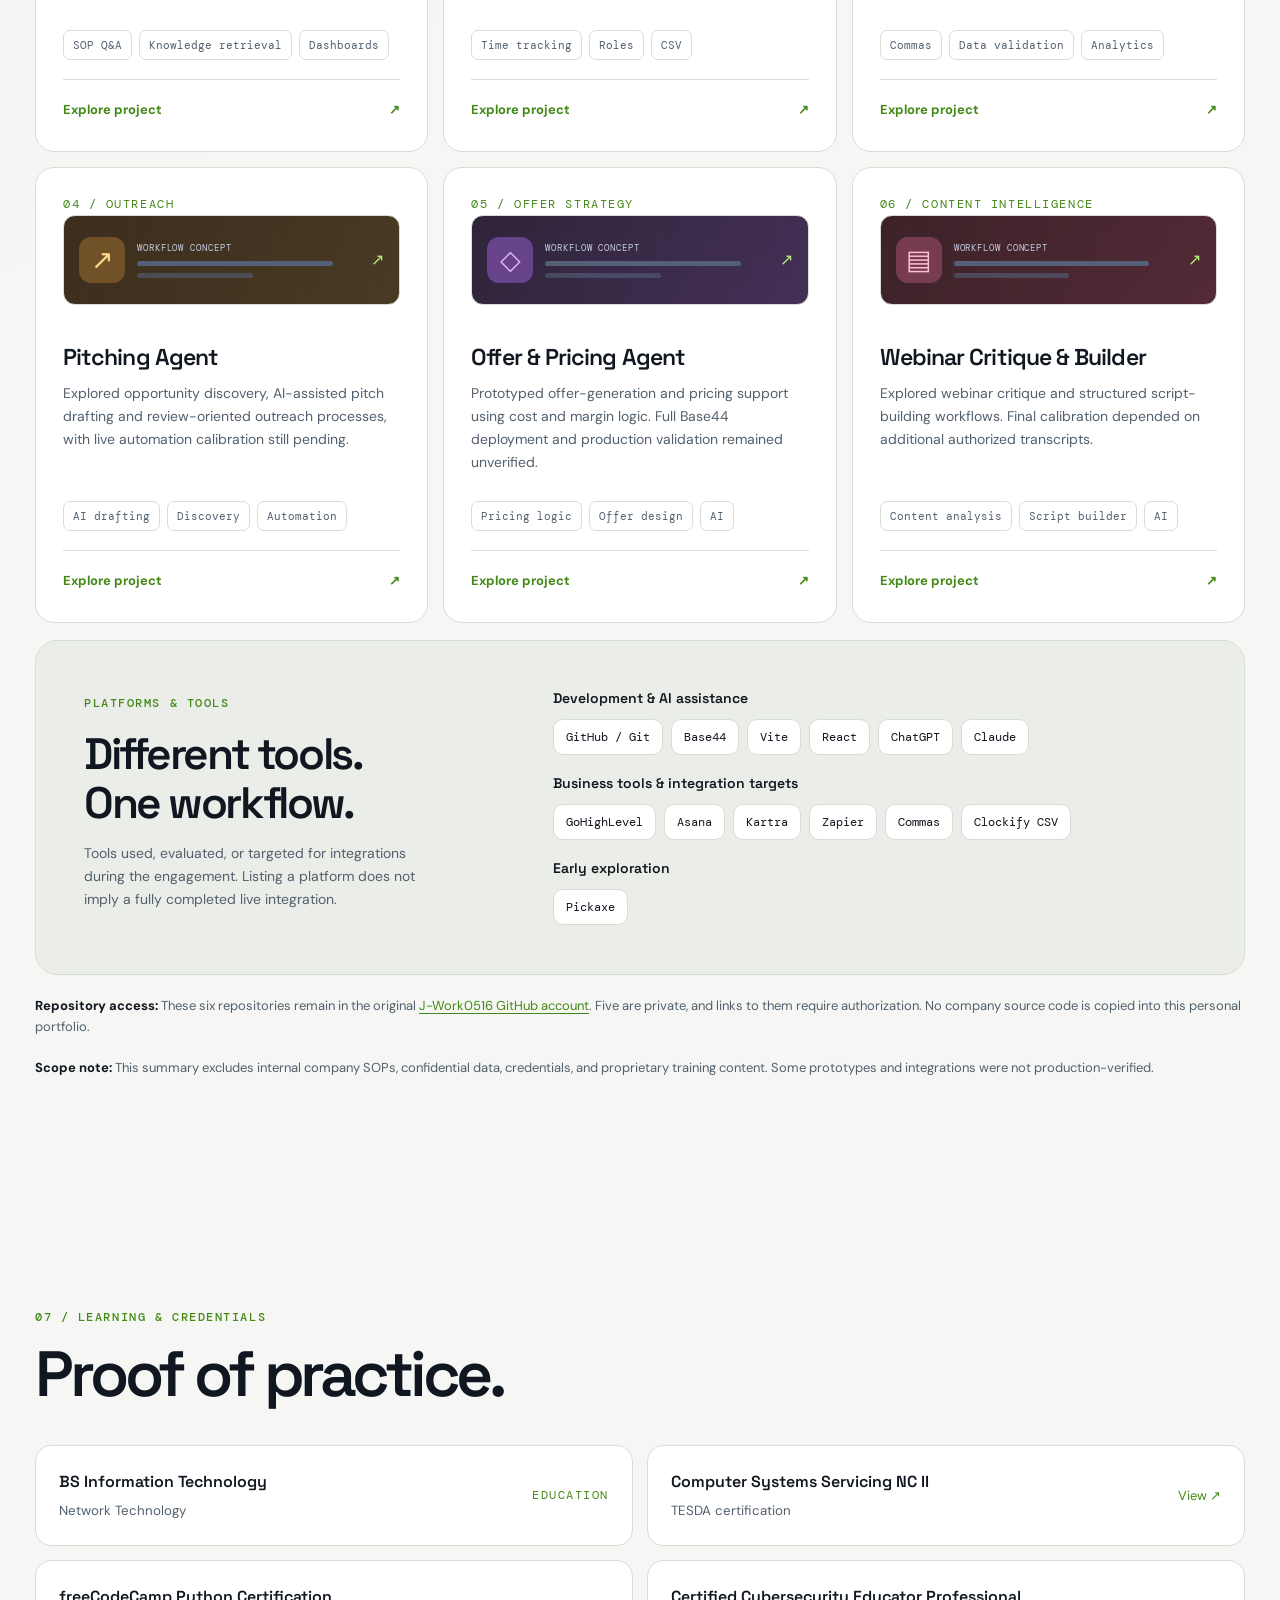
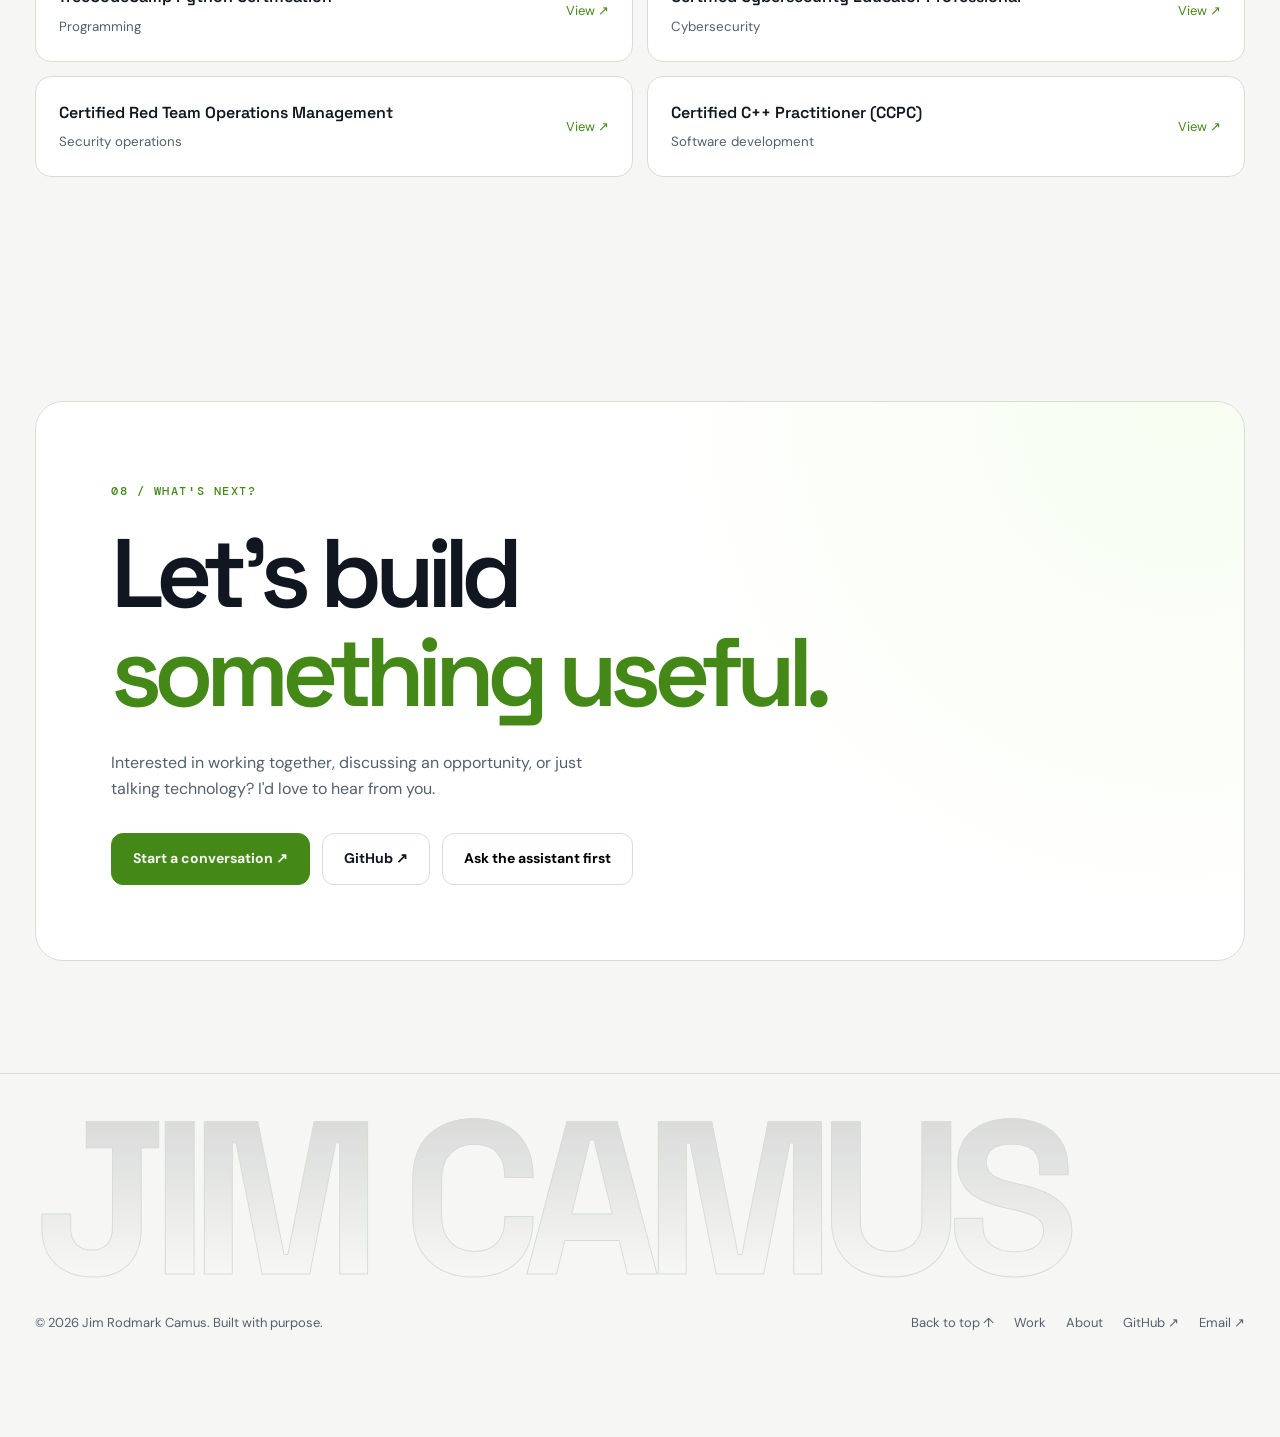
==== commit 9ce2bd35: "" ====
--- a/index.html
+++ b/index.html
@@ -350,15 +350,15 @@
 <article class="project reveal" data-categories="applications"><div class="visual unique-visual study-visual" role="img" aria-label="Illustrative StudySync academic planner thumbnail"><div class="thumb-app study-app"><div class="thumb-header"><span class="thumb-brand"><span class="thumb-brand-symbol">✳</span> STUDYSYNC</span><span class="thumb-mini-pill">MY CLASSES</span></div><div class="thumb-study-heading"><small>MONDAY · LEARNING WORKSPACE</small><strong>Make progress together.</strong></div><div class="thumb-study-grid"><div class="thumb-study-calendar"><div class="thumb-study-month">NOVEMBER <span>‹ &nbsp; ›</span></div><div class="thumb-days"><b>M</b><b>T</b><b>W</b><b>T</b><b>F</b><b>S</b><b>S</b><i>9</i><i>10</i><i>11</i><i>12</i><i class="marked">13</i><i>14</i><i>15</i></div></div><div class="thumb-study-tasks"><small>UP NEXT</small><span>✓ Group check-in</span><span>○ Review materials</span><span>○ Submit activity</span></div></div><div class="thumb-study-foot">CLASSROOM · CALENDAR · TEAMWORK</div></div></div><div class="project-content"><div class="pmeta"><span class="pnum" aria-hidden="true">05</span><span class="pcat mono">Product development</span><span class="pills"><span class="pill pill-demo">Demo</span></span></div><h3>StudySync</h3><p>A learning and student collaboration experience with task planning, group communication, file sharing, calendars and progress tracking.</p><div class="tags"><span class="tag">Python</span><span class="tag">PyQt6</span><span class="tag">Supabase</span></div><button type="button" class="case-study-btn" data-case="StudySync" aria-haspopup="dialog">Open case study <span aria-hidden="true">↗</span></button><div class="project-links"><a href="https://studysync-remod-demo.vercel.app/" target="_blank" rel="noopener noreferrer">Explore demo ↗</a></div></div></article>
 <article class="project reveal" data-categories="applications"><div class="visual unique-visual omni-visual" role="img" aria-label="Illustrative OmniShare browser-based file sharing thumbnail"><div class="thumb-app omni-app"><div class="thumb-header"><span class="thumb-brand"><span class="thumb-brand-symbol">◉</span> OMNISHARE</span><span class="thumb-mini-pill">SECURE SHARING</span></div><div class="thumb-omni-drop"><div class="thumb-upload-symbol">↑</div><strong>Your files, simplified.</strong><small>DRAG & DROP OR BROWSE FILES</small><span>+ Upload files</span></div><div class="thumb-file-row"><div>▤</div><span><b>project-brief.pdf</b><small>PDF DOCUMENT</small></span><i>SHARED ↗</i></div></div></div><div class="project-content"><div class="pmeta"><span class="pnum" aria-hidden="true">06</span><span class="pcat mono">Web applications</span><span class="pills"><span class="pill pill-live">Live</span></span></div><h3>OmniShare</h3><p>A browser-based file sharing platform designed around a streamlined experience for uploads, sharing and file management.</p><div class="tags"><span class="tag">HTML</span><span class="tag">CSS</span><span class="tag">JavaScript</span></div><button type="button" class="case-study-btn" data-case="OmniShare" aria-haspopup="dialog">Open case study <span aria-hidden="true">↗</span></button><div class="project-links"><a href="https://finalomnishare.vercel.app/" target="_blank" rel="noopener noreferrer">Live application ↗</a><a href="https://github.com/Sachibara/final_omnishare" target="_blank" rel="noopener noreferrer">Repository ↗</a></div></div></article><article class="project reveal" data-categories="automation operations applications"><a class="visual leadflow-visual" href="/projects/leadflow-ai/" aria-label="Open the LeadFlow AI demo"><img src="/assets/leadflow-ai-workflow.webp" width="320" height="305" loading="lazy" decoding="async" alt="Original Zapier workflow screenshot for LeadFlow AI showing AI analysis, lead record updates and four conditional paths"></a><div class="project-content"><div class="pmeta"><span class="pnum" aria-hidden="true">07</span><span class="pcat mono">AI &amp; automation</span><span class="pills"><span class="pill pill-demo">Demo</span></span></div><h3>LeadFlow AI</h3><p>An AI-assisted lead intake and routing workflow with four verified Zapier branches. Explore an interactive, privacy-safe simulation of lead qualification, notifications, draft creation and record updates.</p><div class="tags"><span class="tag">Zapier</span><span class="tag">AI workflows</span><span class="tag">Slack</span><span class="tag">Gmail</span></div><button type="button" class="case-study-btn" data-case="LeadFlow AI" aria-haspopup="dialog">Open case study <span aria-hidden="true">↗</span></button><div class="project-links"><a href="/projects/leadflow-ai/">Interactive demo ↗</a><a href="https://github.com/Sachibara/Portfolio/tree/main/projects/leadflow-ai" target="_blank" rel="noopener noreferrer">Repository ↗</a></div></div></article></div>
 </section>
-<section class="section line" id="services"><div class="wrap">
-<div class="section-head reveal"><div><span class="mono kicker">02 / What I do</span><h2 class="section-title">Four kinds of work.<br>One way of building.</h2></div>
+<section class="section line" id="services"><div class="wrap service-sheets">
+<div class="section-head service-sheet"><div><span class="mono kicker">02 / What I do</span><h2 class="section-title">Four kinds of work.<br>One way of building.</h2></div>
 <p class="section-desc">Each figure comes from a project or credential on this page.</p></div>
-<div class="svc-grid">
-<article class="svc reveal"><span class="svc-n mono" aria-hidden="true">01</span><span class="mono svc-cat">Network operations</span><h3>Networks you can see and manage</h3><p>Topology, device inventory, IP address management, configuration backups and troubleshooting in one console.</p><div class="svc-fig"><strong>10</strong><span>integrated modules in NetOps Enterprise</span></div></article>
-<article class="svc reveal"><span class="svc-n mono" aria-hidden="true">02</span><span class="mono svc-cat">IT service operations</span><h3>Service desks people can actually use</h3><p>Tickets, assets, access and knowledge for IT staff, with a separate portal for employees asking for help.</p><div class="svc-fig"><strong>190+</strong><span>automated tests behind OpsFusion</span></div></article>
-<article class="svc reveal"><span class="svc-n mono" aria-hidden="true">03</span><span class="mono svc-cat">Security</span><h3>Security made understandable</h3><p>Firewall rules, filtering and device visibility presented so an administrator can act on them.</p><div class="svc-fig"><strong>02</strong><span>security certifications, plus PyreWall</span></div></article>
-<article class="svc reveal"><span class="svc-n mono" aria-hidden="true">04</span><span class="mono svc-cat">AI &amp; automation</span><h3>AI workflows with a clear purpose</h3><p>Agents, dashboards and integrations prototyped around real business processes, with honest notes on what was verified.</p><div class="svc-fig"><strong>06</strong><span>workflow prototypes as a contractual AI Engineer</span></div></article>
-</div></div></section>
+
+<article class="svc service-sheet"><span class="svc-n mono" aria-hidden="true">01</span><span class="mono svc-cat">Network operations</span><h3>Networks you can see and manage</h3><p>Topology, device inventory, IP address management, configuration backups and troubleshooting in one console.</p><div class="svc-fig"><strong>10</strong><span>integrated modules in NetOps Enterprise</span></div></article>
+<article class="svc service-sheet"><span class="svc-n mono" aria-hidden="true">02</span><span class="mono svc-cat">IT service operations</span><h3>Service desks people can actually use</h3><p>Tickets, assets, access and knowledge for IT staff, with a separate portal for employees asking for help.</p><div class="svc-fig"><strong>190+</strong><span>automated tests behind OpsFusion</span></div></article>
+<article class="svc service-sheet"><span class="svc-n mono" aria-hidden="true">03</span><span class="mono svc-cat">Security</span><h3>Security made understandable</h3><p>Firewall rules, filtering and device visibility presented so an administrator can act on them.</p><div class="svc-fig"><strong>02</strong><span>security certifications, plus PyreWall</span></div></article>
+<article class="svc service-sheet"><span class="svc-n mono" aria-hidden="true">04</span><span class="mono svc-cat">AI &amp; automation</span><h3>AI workflows with a clear purpose</h3><p>Agents, dashboards and integrations prototyped around real business processes, with honest notes on what was verified.</p><div class="svc-fig"><strong>06</strong><span>workflow prototypes as a contractual AI Engineer</span></div></article>
+</div></section>
 <section class="section line" id="skills"><div class="wrap">
 <div class="section-head reveal"><div><span class="mono kicker">03 / What I build with</span><h2 class="section-title">Tools &amp; disciplines.</h2></div>
 <p class="section-desc">Every discipline here links to a build where it was actually used.</p></div>
--- a/assets/portfolio-motion.css
+++ b/assets/portfolio-motion.css
@@ -1,47 +1,57 @@
-@media (prefers-reduced-motion: no-preference) and (min-height: 560px) {
-  #services .svc-grid {
-    display: block;
-    overflow: visible;
+@supports (overflow: clip) { body { overflow-x: clip; } }
+#services { padding-block: clamp(24px, 5vw, 72px); }
+.service-sheets {
+  display: grid;
+  gap: clamp(14px, 2vw, 28px);
+  isolation: isolate;
+}
+#services .service-sheet {
+  min-height: calc(100svh - 104px);
+  margin: 0;
+  padding: clamp(25px, 6vw, 88px);
+  border: 1px solid var(--line);
+  border-radius: var(--radius);
+  background: var(--panel);
+}
+#services .section-head {
+  display: flex;
+  flex-direction: column;
+  align-items: flex-start;
+  justify-content: center;
+  background: radial-gradient(ellipse at top right, color-mix(in srgb, var(--accent) 14%, transparent), transparent 65%), var(--panel);
+}
+#services .section-title { font-size: clamp(2.6rem, 6.8vw, 6.4rem); }
+#services .svc {
+  display: grid;
+  grid-template-columns: minmax(0, 1fr);
+  align-content: center;
+  gap: 1rem;
+  background: var(--panel2);
+}
+#services .svc:nth-child(odd) { background: var(--panel); }
+#services .svc-cat, #services .svc h3, #services .svc p { margin: 0; }
+#services .svc h3 {
+  font-size: clamp(2rem, 5vw, 4.8rem);
+  line-height: 1.04;
+  max-width: 16ch;
+}
+#services .svc p { font-size: 1rem; max-width: 56ch; }
+#services .svc-fig { margin: .5rem 0 0; }
+#services .svc-fig strong { color: var(--accent); }
+@media (min-width: 850px) {
+  #services .svc { grid-template-columns: minmax(0, 2fr) minmax(0, 1fr); column-gap: 8%; }
+  #services .svc > :not(.svc-fig) { grid-column: 1; }
+  #services .svc-fig {
+    grid-area: 1 / 2 / span 4;
+    align-self: center;
     border: 0;
-    background: none;
-    isolation: isolate;
+    border-left: 1px solid var(--line);
+    padding: 1.5rem 0 1.5rem 15%;
   }
-  #services .svc {
-    position: sticky;
-    top: 88px;
-    min-height: min(48svh, 380px);
-    margin-bottom: clamp(28px, 6vh, 64px);
-    padding: clamp(24px, 4vw, 52px);
-    justify-content: center;
-    border: 1px solid var(--line);
-    border-radius: var(--radius);
-    background: var(--panel);
-    box-shadow: 0 -10px 30px rgb(0 0 0 / 12%);
-    opacity: 1;
-    transform: none;
-  }
-  #services .svc:nth-child(even) { background: var(--panel2); }
-  #services .svc:last-child { margin-bottom: 0; }
-  #services .svc-cat { margin-top: .75rem; }
-  #services .svc h3 { font-size: clamp(1.45rem, 2.7vw, 2.5rem); }
-  #services .svc p { font-size: 1rem; }
-  #services .svc-fig { margin-top: 0; }
-  @media (min-width: 900px) {
-    #services > .wrap {
-      display: grid;
-      grid-template-columns: minmax(0, .83fr) minmax(0, 1fr);
-      align-items: start;
-      gap: clamp(40px, 7vw, 100px);
-    }
-    #services .section-head {
-      position: sticky;
-      top: 100px;
-      display: block;
-      opacity: 1;
-      transform: none;
-    }
-    #services .section-desc { margin-top: 1.5rem; }
-  }
+  #services .svc-fig strong { font-size: clamp(4rem, 7vw, 7rem); }
+}
+@media (prefers-reduced-motion: no-preference) and (min-height: 650px) {
+  #services .service-sheet { position: sticky; top: 80px; }
 }
 @supports (animation-timeline: view()) {
   @media (prefers-reduced-motion: no-preference) {
@@ -68,6 +78,3 @@
     }
   }
 }
-@media (prefers-reduced-motion: reduce) {
-  html.js-motion #services .svc { opacity: 1; transform: none; }
-}
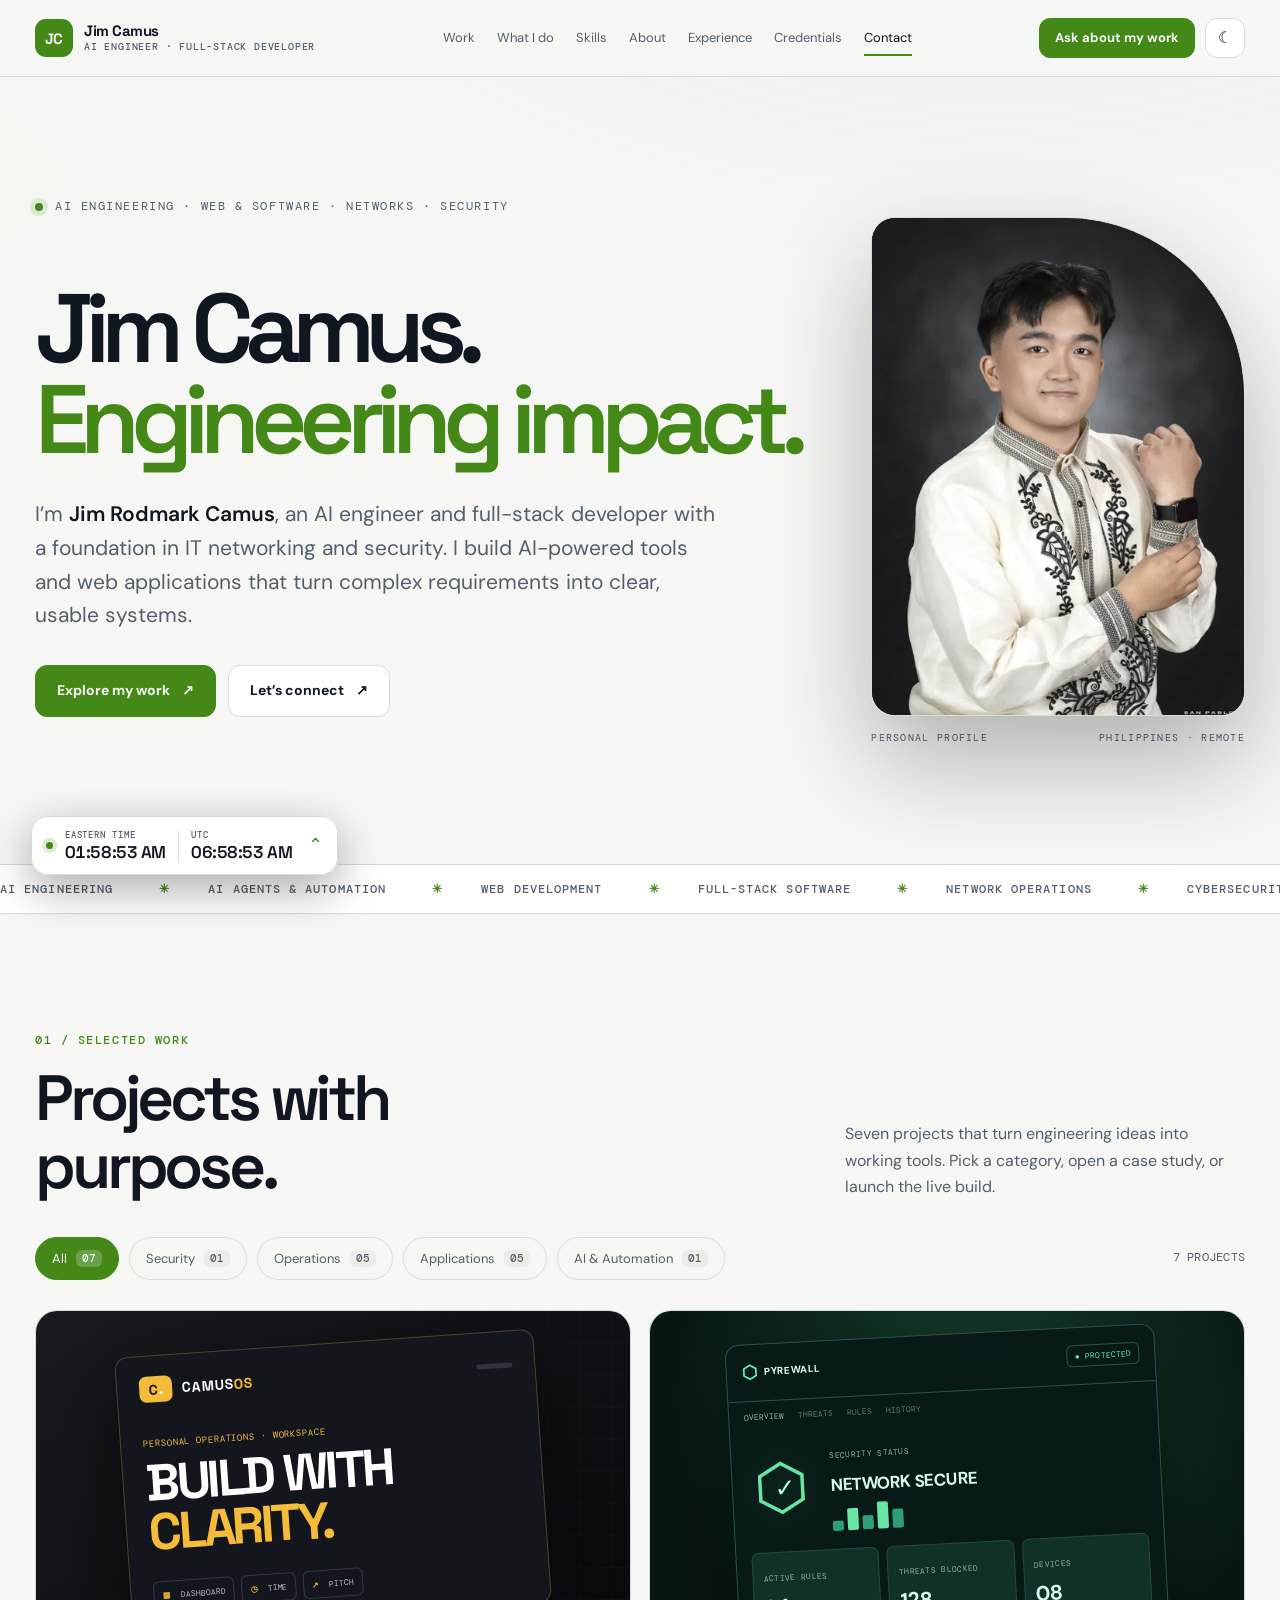
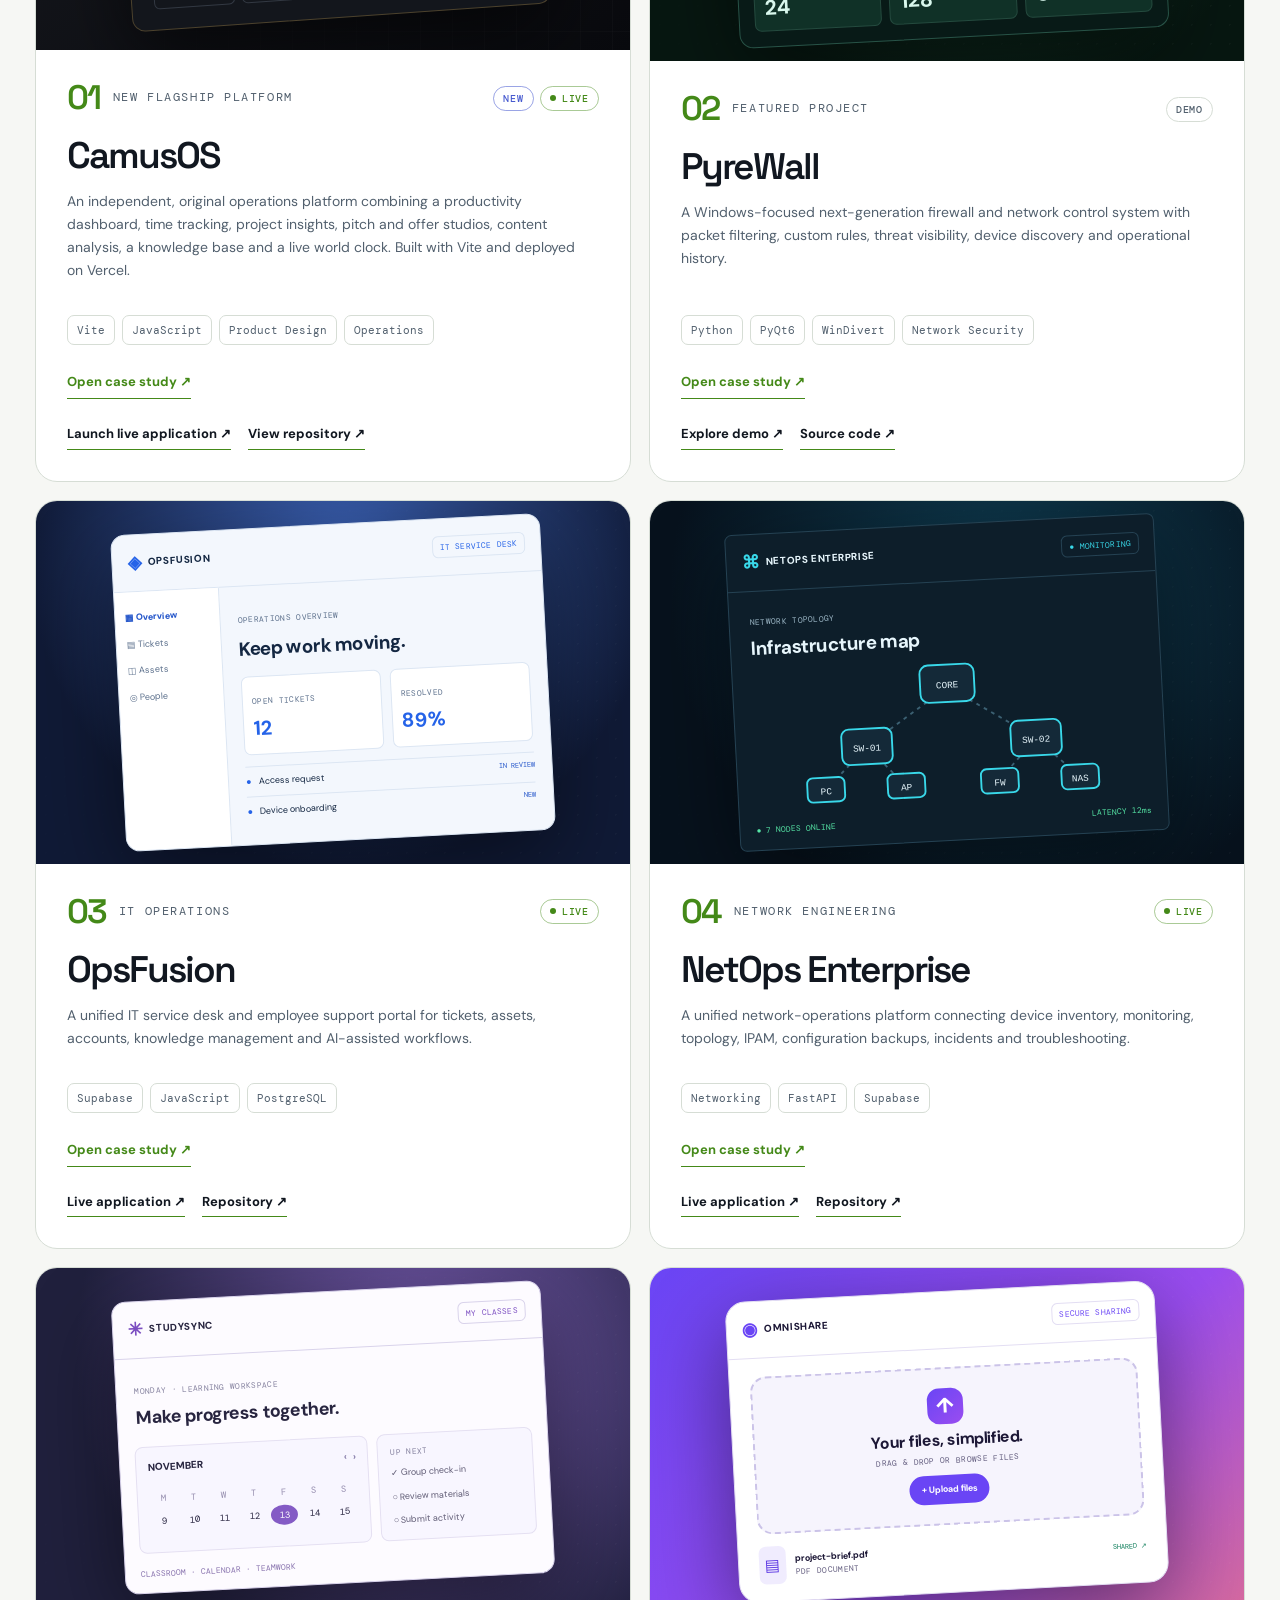
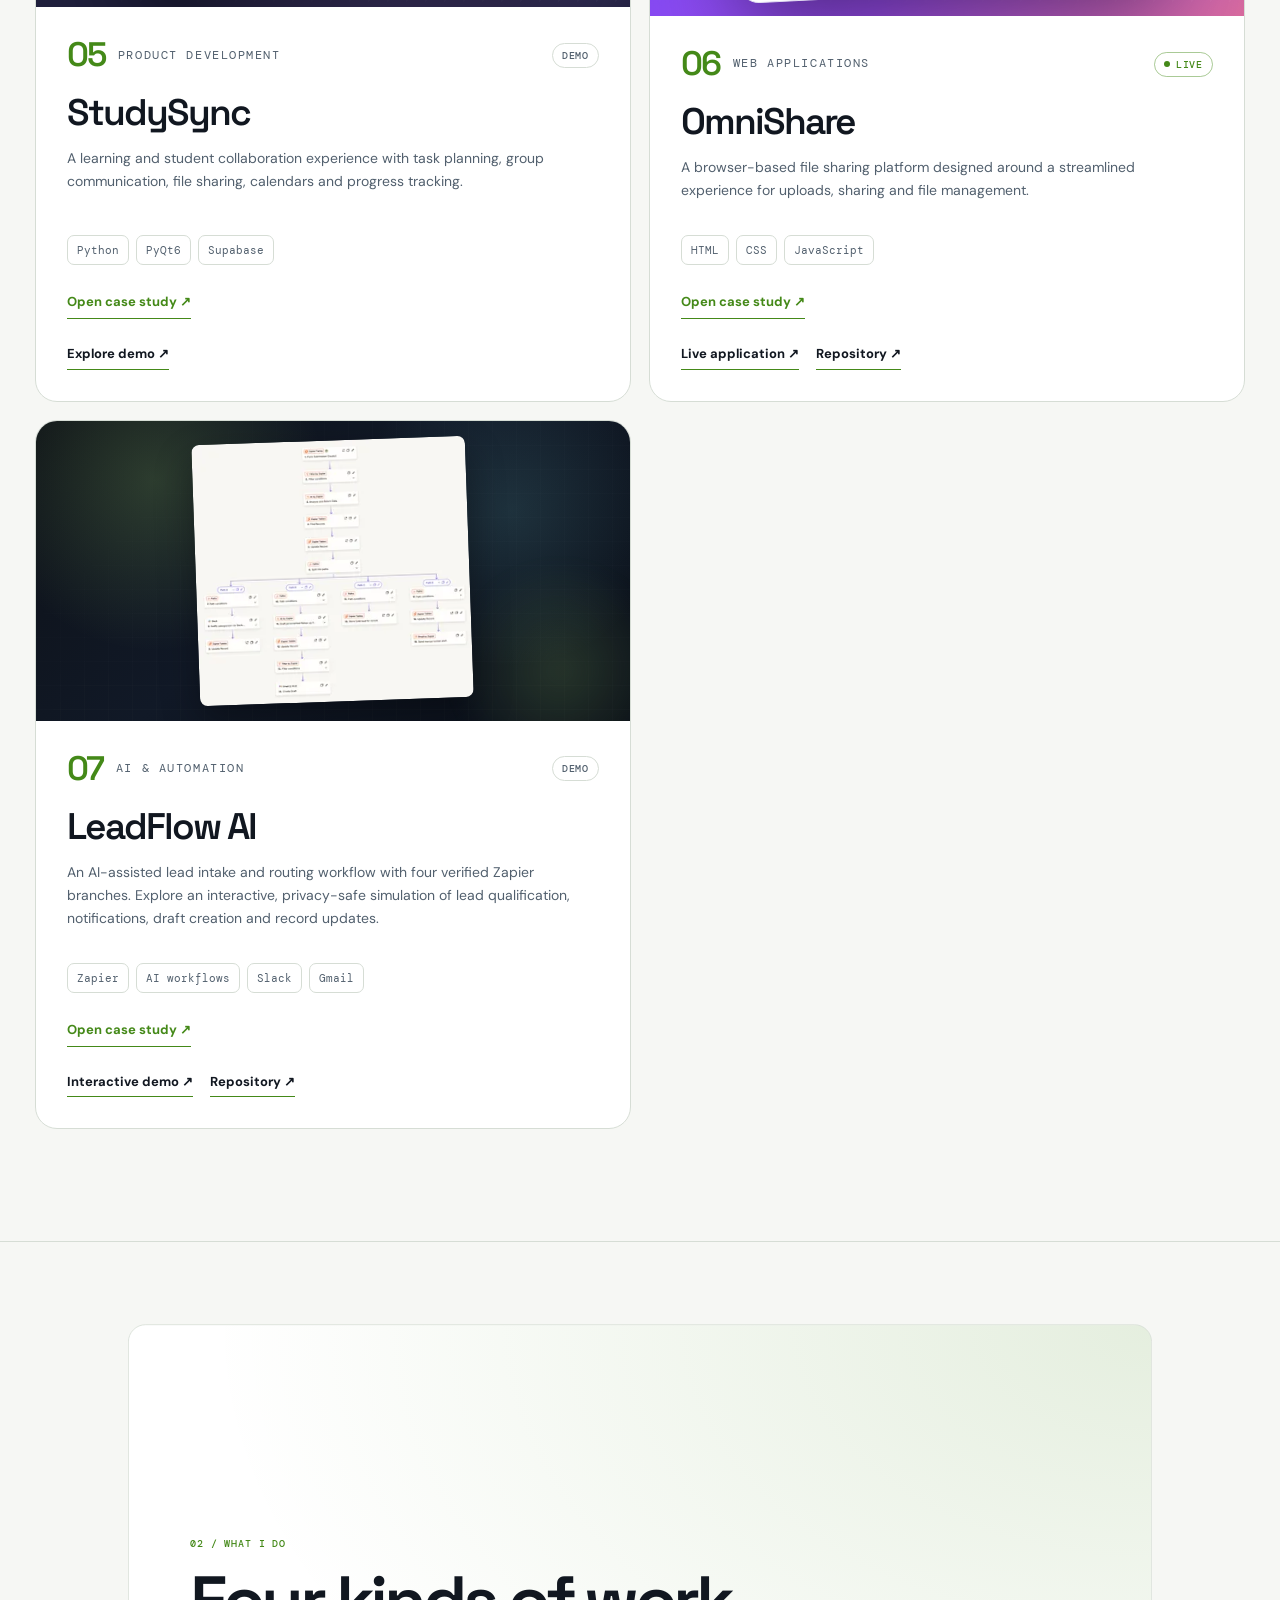
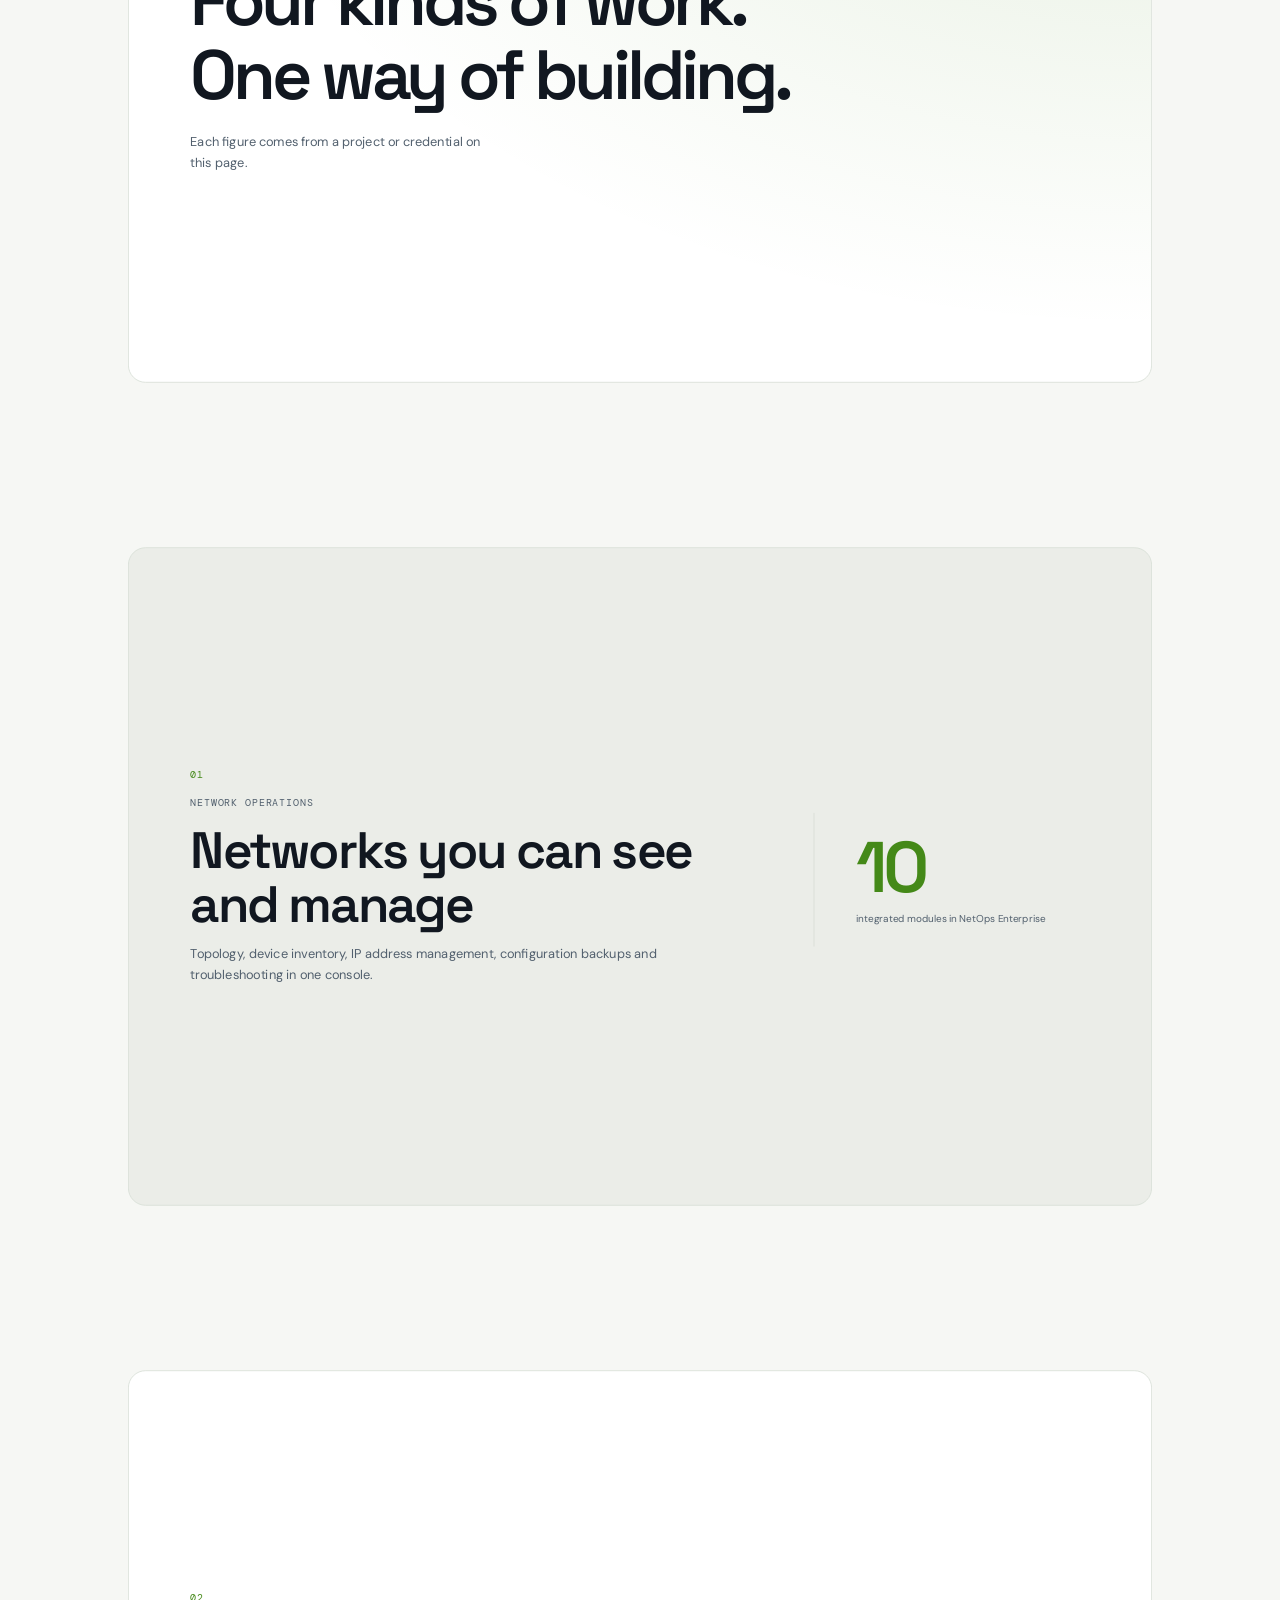
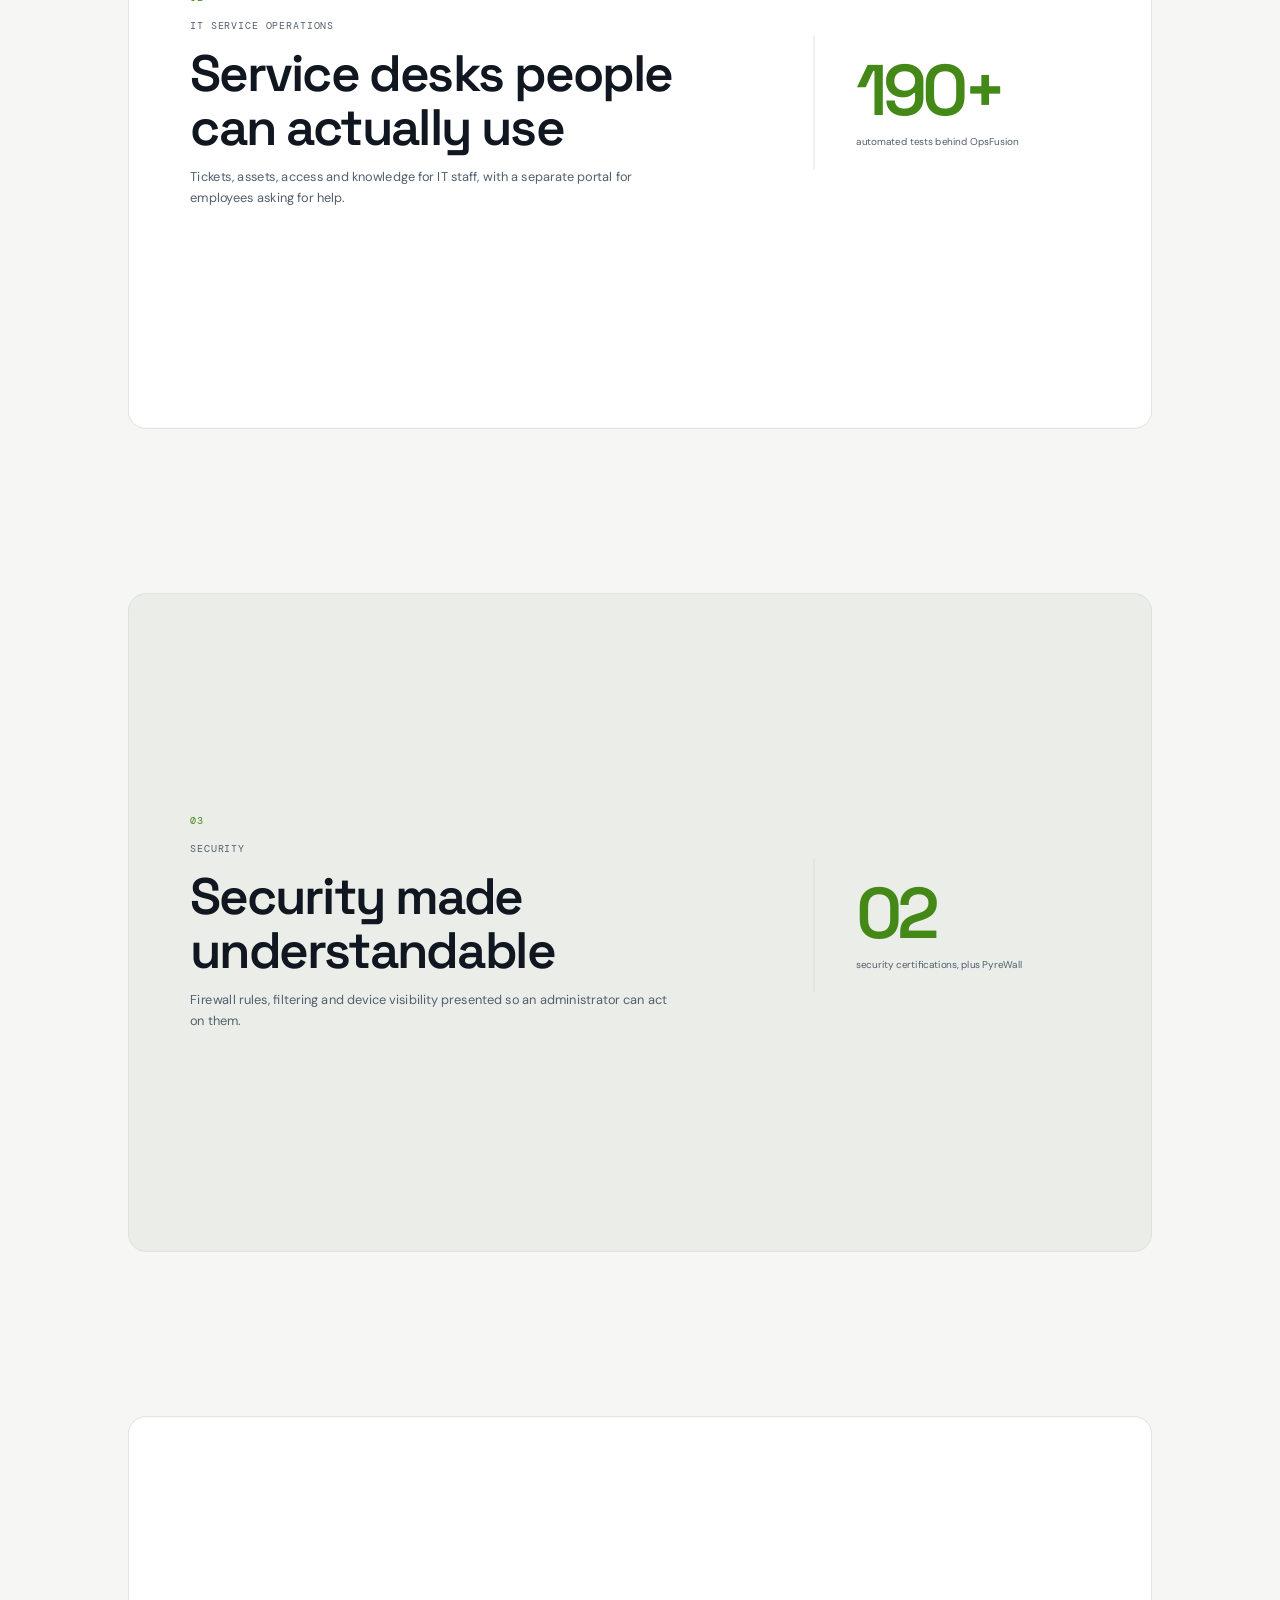
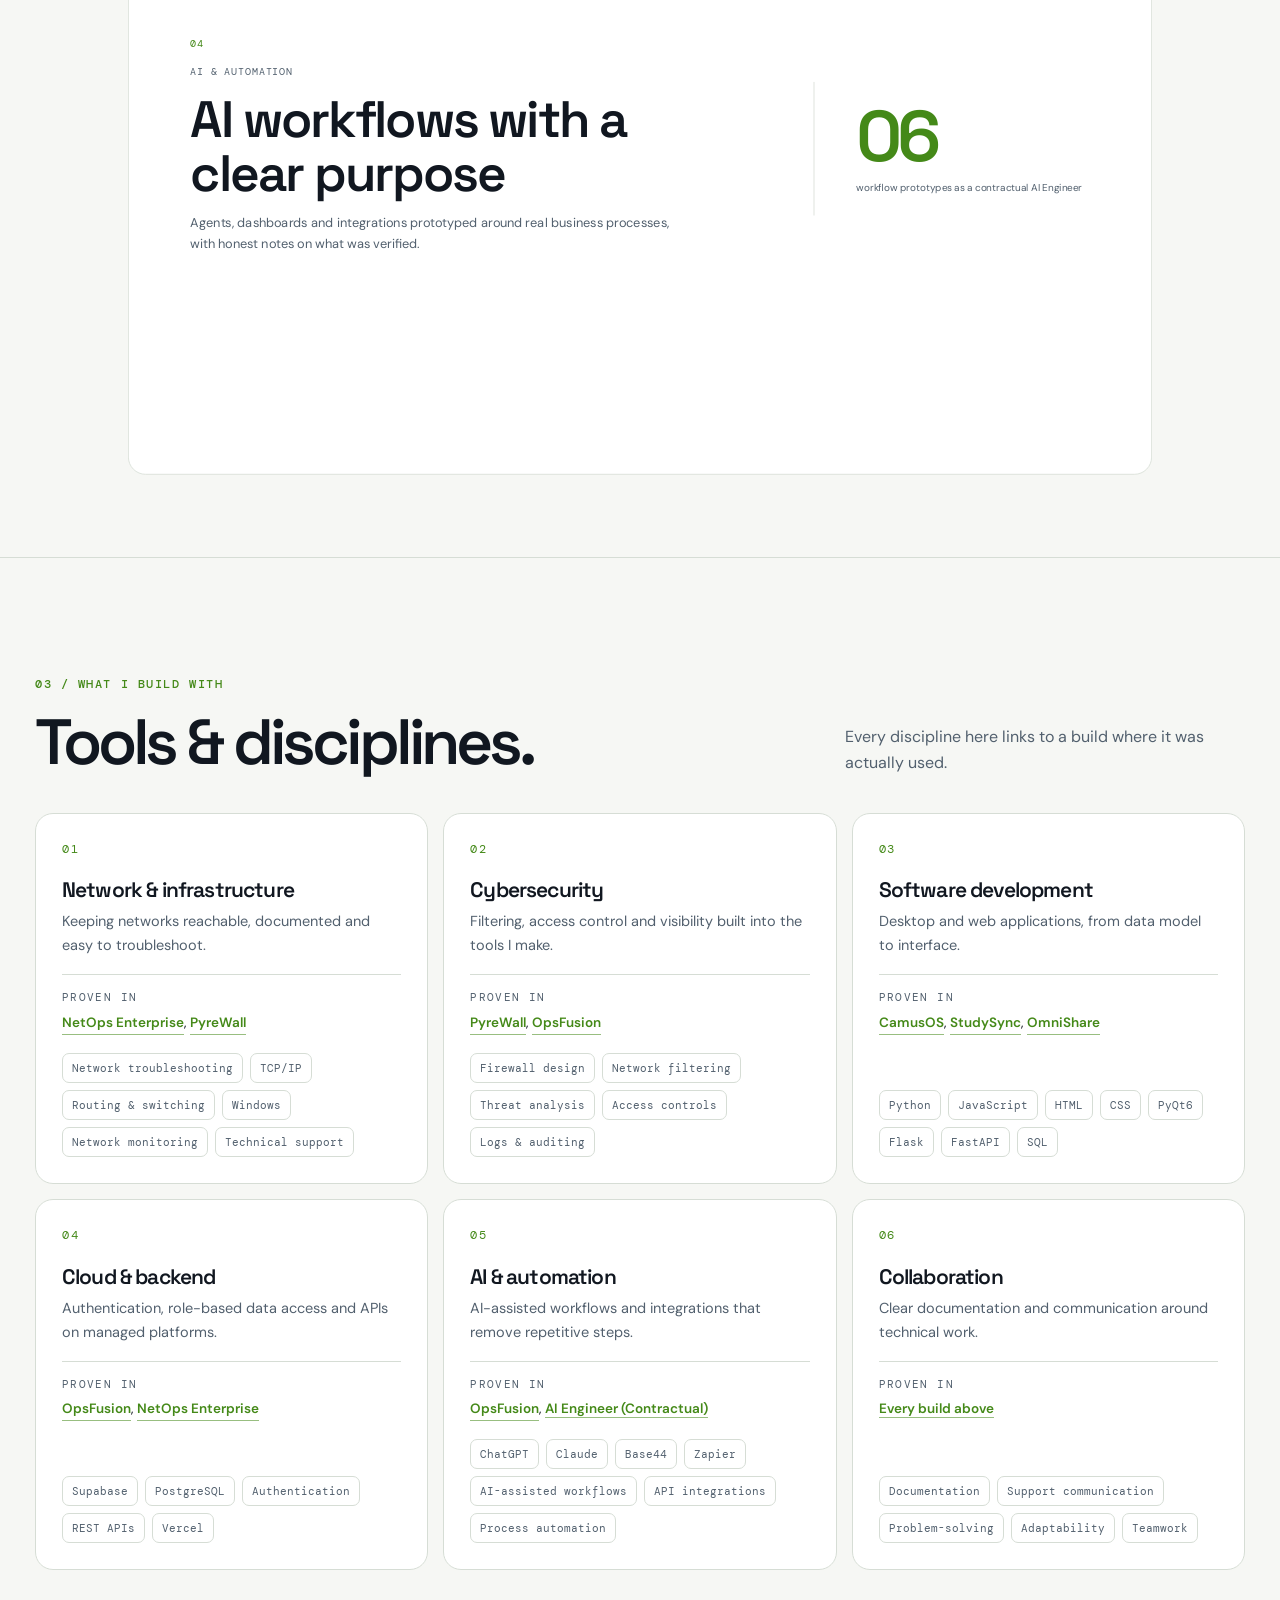
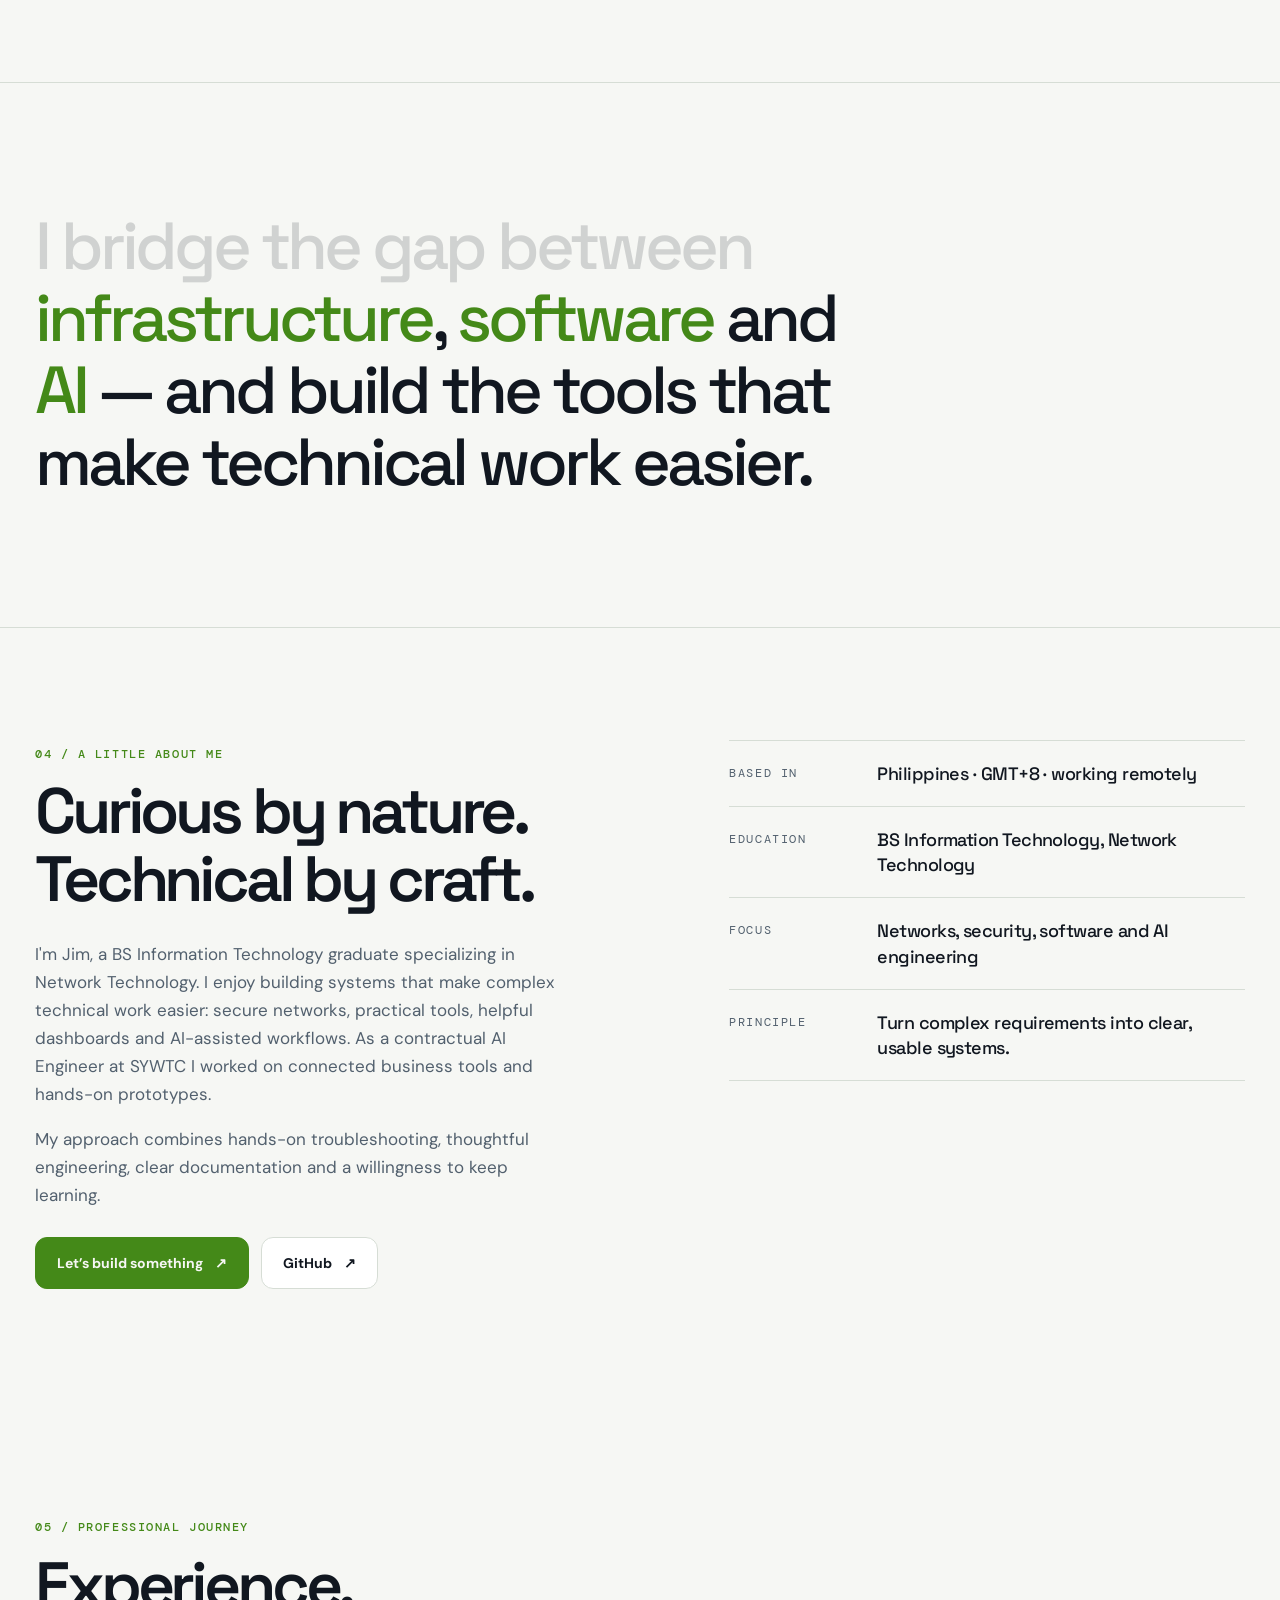
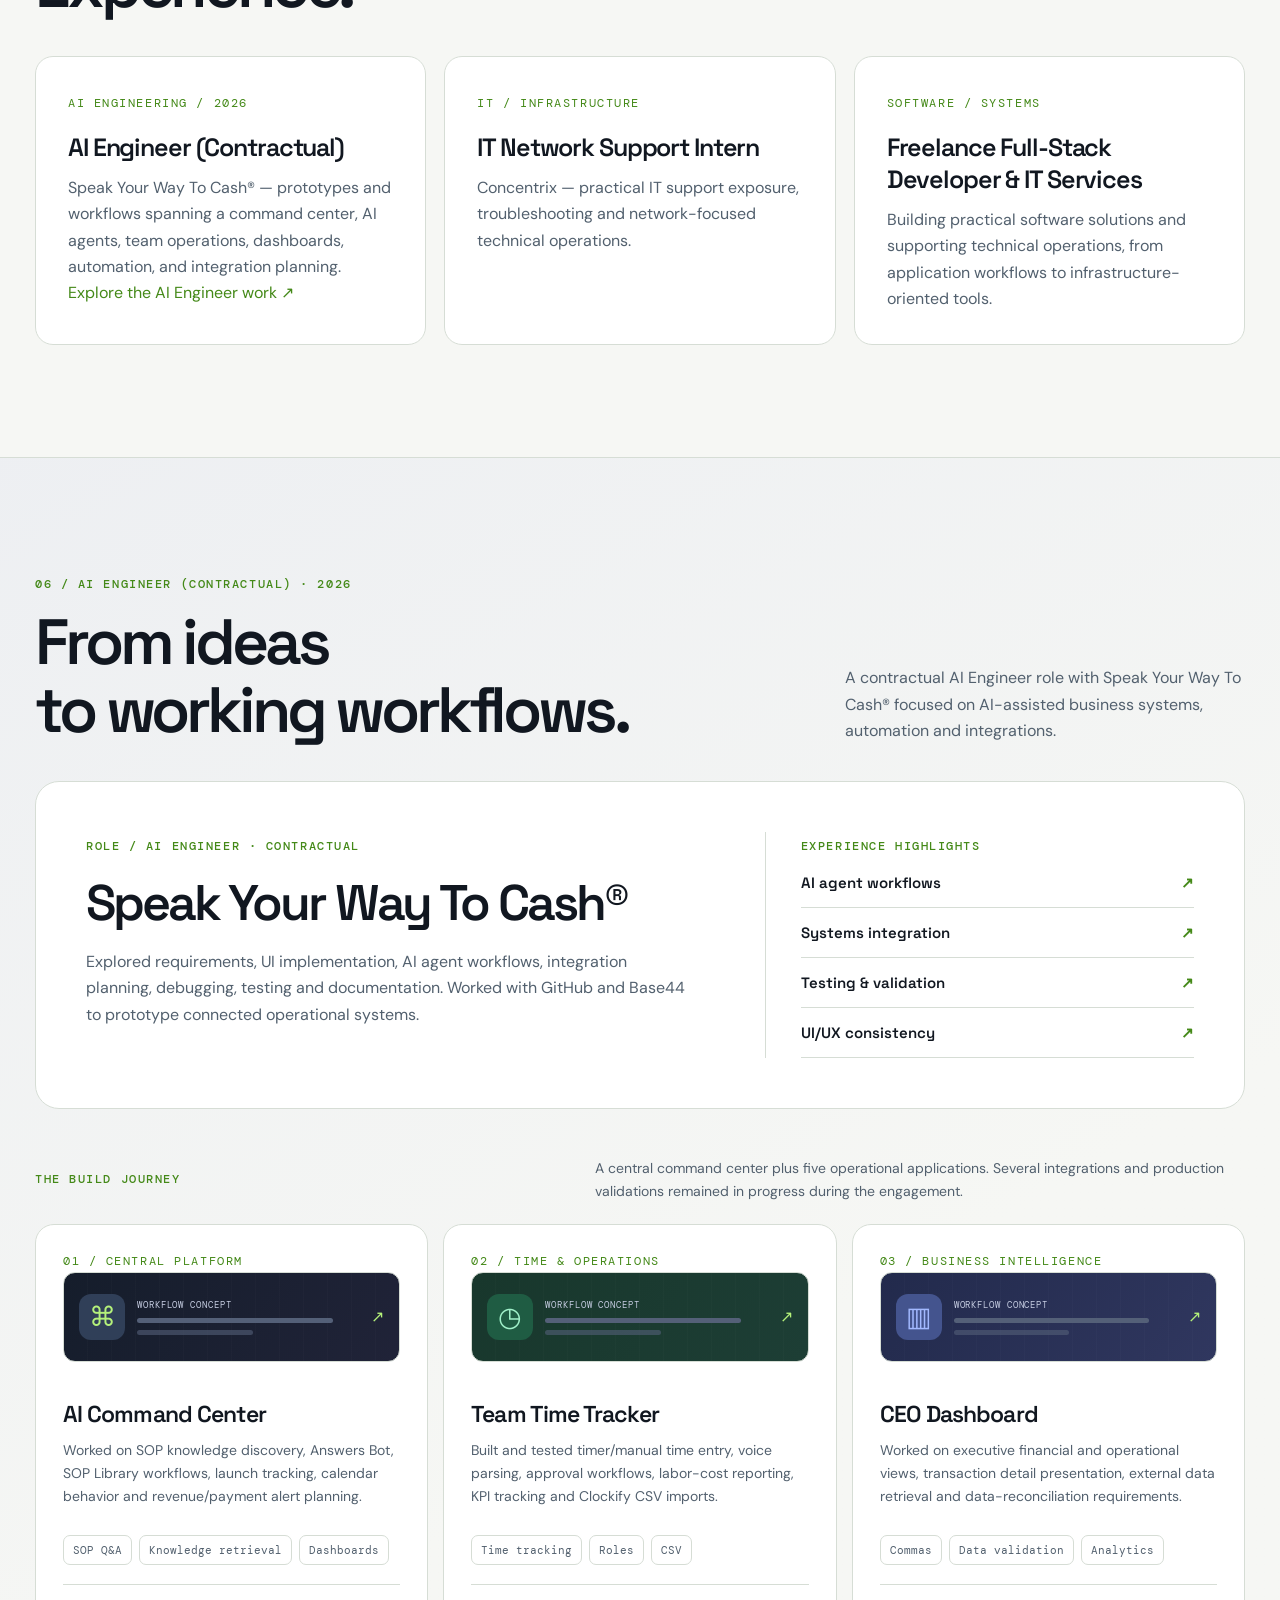
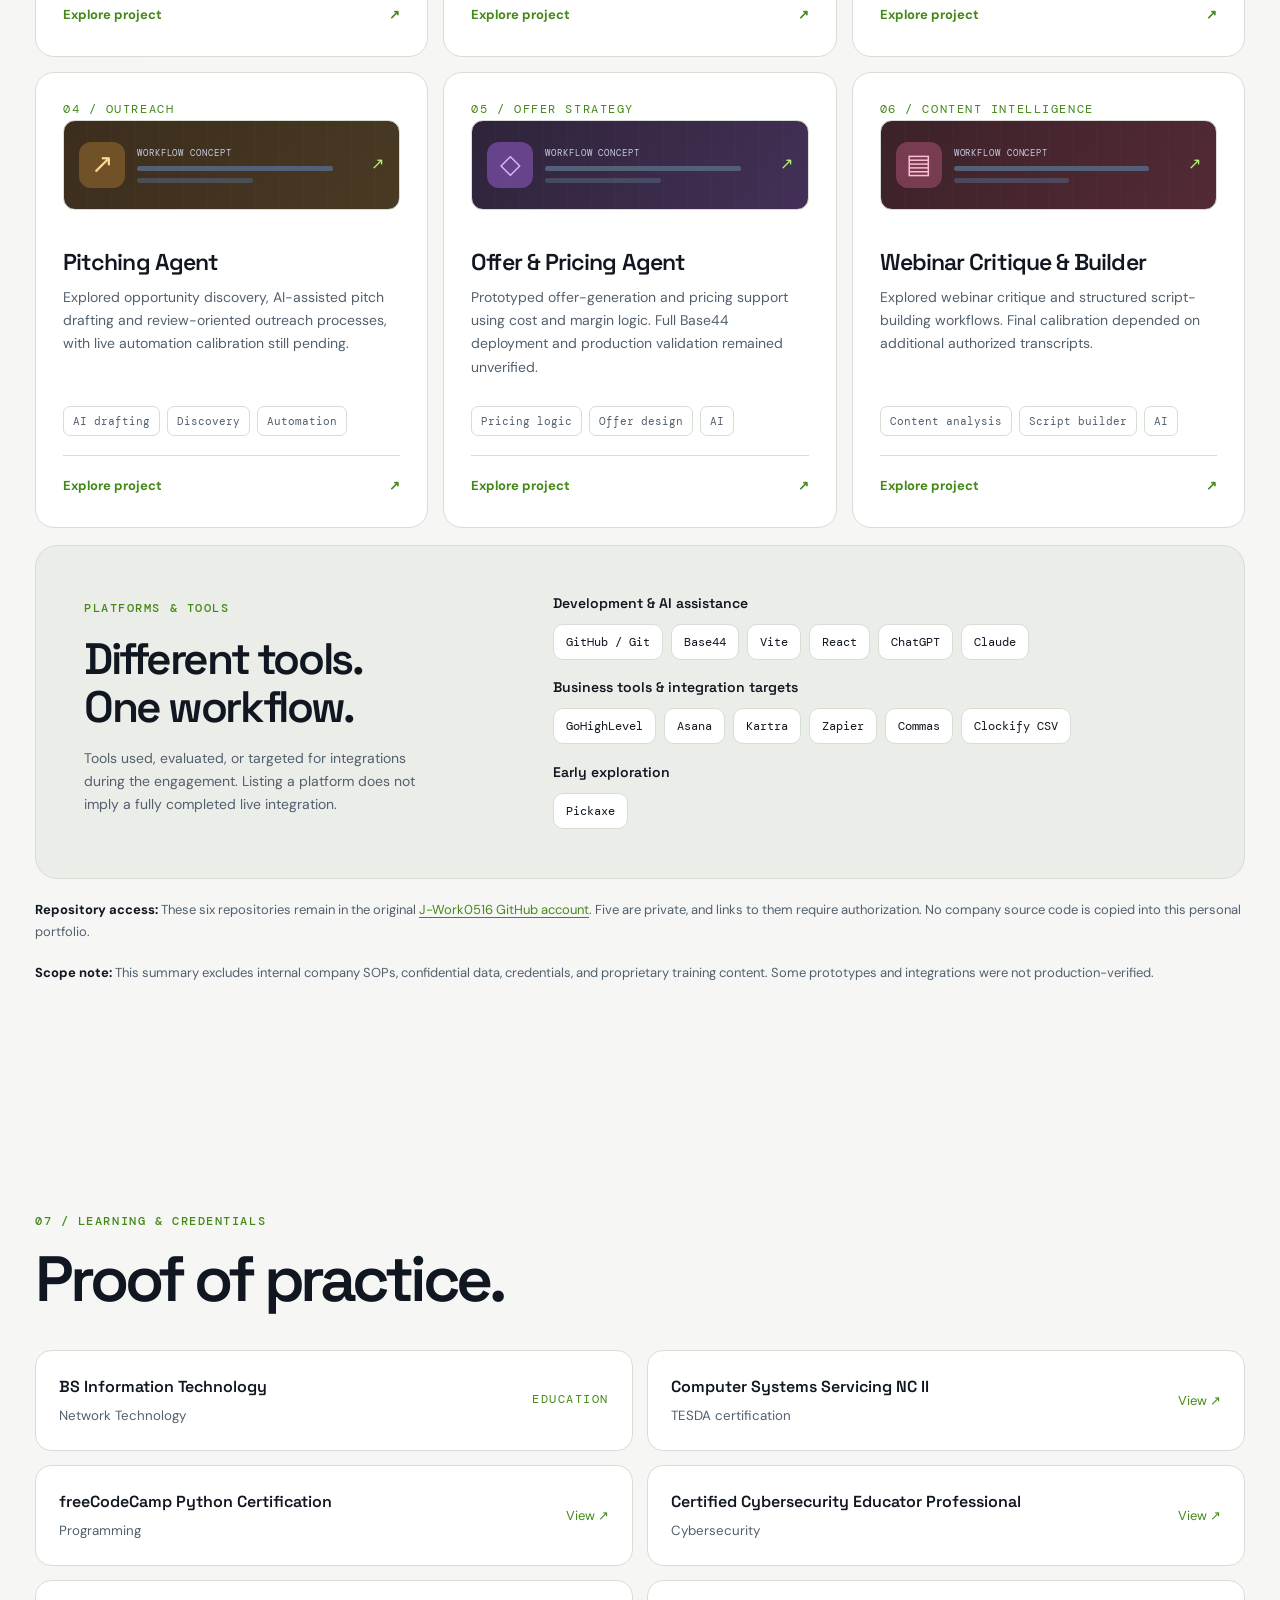
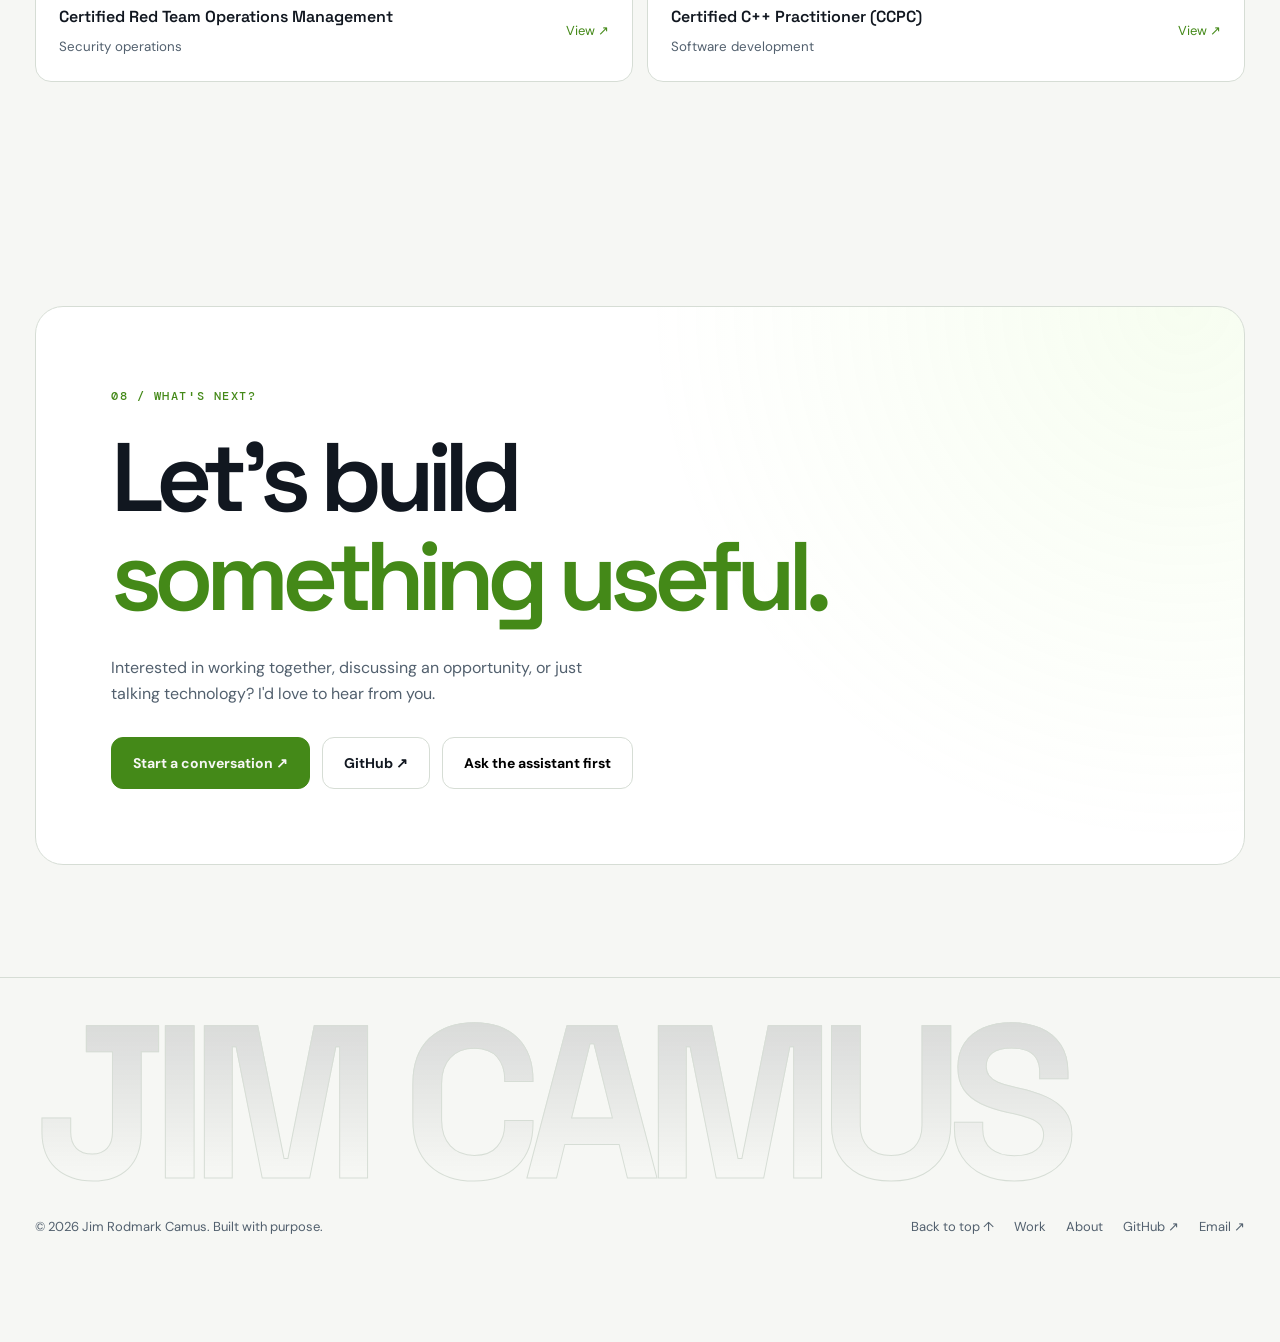
==== commit 53a31025: "" ====
--- a/index.html
+++ b/index.html
@@ -488,15 +488,41 @@
 var finePointer=window.matchMedia('(hover: hover) and (pointer: fine)');
 var progress=document.getElementById('scrollProgress');
 var cursor=document.getElementById('cursorGlow');
+var services = document.getElementById('services');
+var siteHeader = document.querySelector('body > header');
+var sheetMotion = window.matchMedia('(prefers-reduced-motion: no-preference)');
+var lastSheetScale;
+function updateSheetScale() {
+  if (!sheetMotion.matches) return;
+  var bounds = services.getBoundingClientRect();
+  var available = Math.max(1, window.innerHeight - siteHeader.offsetHeight);
+  var distance = available * 0.72;
+  var enter = (window.innerHeight - bounds.top) / distance;
+  var leave = (bounds.bottom - siteHeader.offsetHeight) / distance;
+  var fit = Math.max(0, Math.min(1, enter, leave));
+  var scale = (0.80 + 0.20 * fit).toFixed(4);
+  if (scale !== lastSheetScale) {
+    services.style.setProperty('--sheet-scale', scale);
+    lastSheetScale = scale;
+  }
+}
+function measureSheetHeader() {
+  services.style.setProperty('--nav-height', siteHeader.offsetHeight + 'px');
+  requestScrollEffects();
+}
 var rafScroll=false;
 function updateScrollEffects(){
   var max=document.documentElement.scrollHeight-window.innerHeight;
   if(progress)progress.style.transform='scaleX('+(max>0?Math.min(1,Math.max(0,window.scrollY/max)):0)+')';
+  updateSheetScale();
   rafScroll=false;
 }
 function requestScrollEffects(){if(!rafScroll){rafScroll=true;window.requestAnimationFrame(updateScrollEffects)}}
 window.addEventListener('scroll',requestScrollEffects,{passive:true});
 window.addEventListener('resize',requestScrollEffects,{passive:true});
+measureSheetHeader();
+if ('ResizeObserver' in window) new ResizeObserver(measureSheetHeader).observe(siteHeader);
+sheetMotion.addEventListener('change', requestScrollEffects);
 updateScrollEffects();
 var sectionLinks=document.querySelectorAll('.nav-links a[href^="#"]');
 var observedSections=Array.from(sectionLinks).map(function(a){return document.querySelector(a.getAttribute('href'))}).filter(Boolean);
--- a/assets/portfolio-motion.css
+++ b/assets/portfolio-motion.css
@@ -50,8 +50,23 @@
   }
   #services .svc-fig strong { font-size: clamp(4rem, 7vw, 7rem); }
 }
+#cursorGlow {
+  z-index: 45;
+  background: radial-gradient(circle, color-mix(in srgb, var(--accent) 17%, transparent), transparent 67%);
+}
+@media (prefers-reduced-motion: no-preference) {
+  #services { padding-block: 0; }
+  #services .service-sheets { width: 100%; max-width: none; gap: 0; }
+  #services .service-sheet {
+    min-height: calc(100svh - var(--nav-height, 77px));
+    transform: scale(var(--sheet-scale, 1));
+    transform-origin: center;
+    border-radius: calc((1 - var(--sheet-scale, 1)) * 110px);
+    padding-inline: max(clamp(25px, 6vw, 88px), calc((100% - var(--width)) / 2));
+  }
+}
 @media (prefers-reduced-motion: no-preference) and (min-height: 650px) {
-  #services .service-sheet { position: sticky; top: 80px; }
+  #services .service-sheet { position: sticky; top: var(--nav-height, 77px); }
 }
 @supports (animation-timeline: view()) {
   @media (prefers-reduced-motion: no-preference) {
